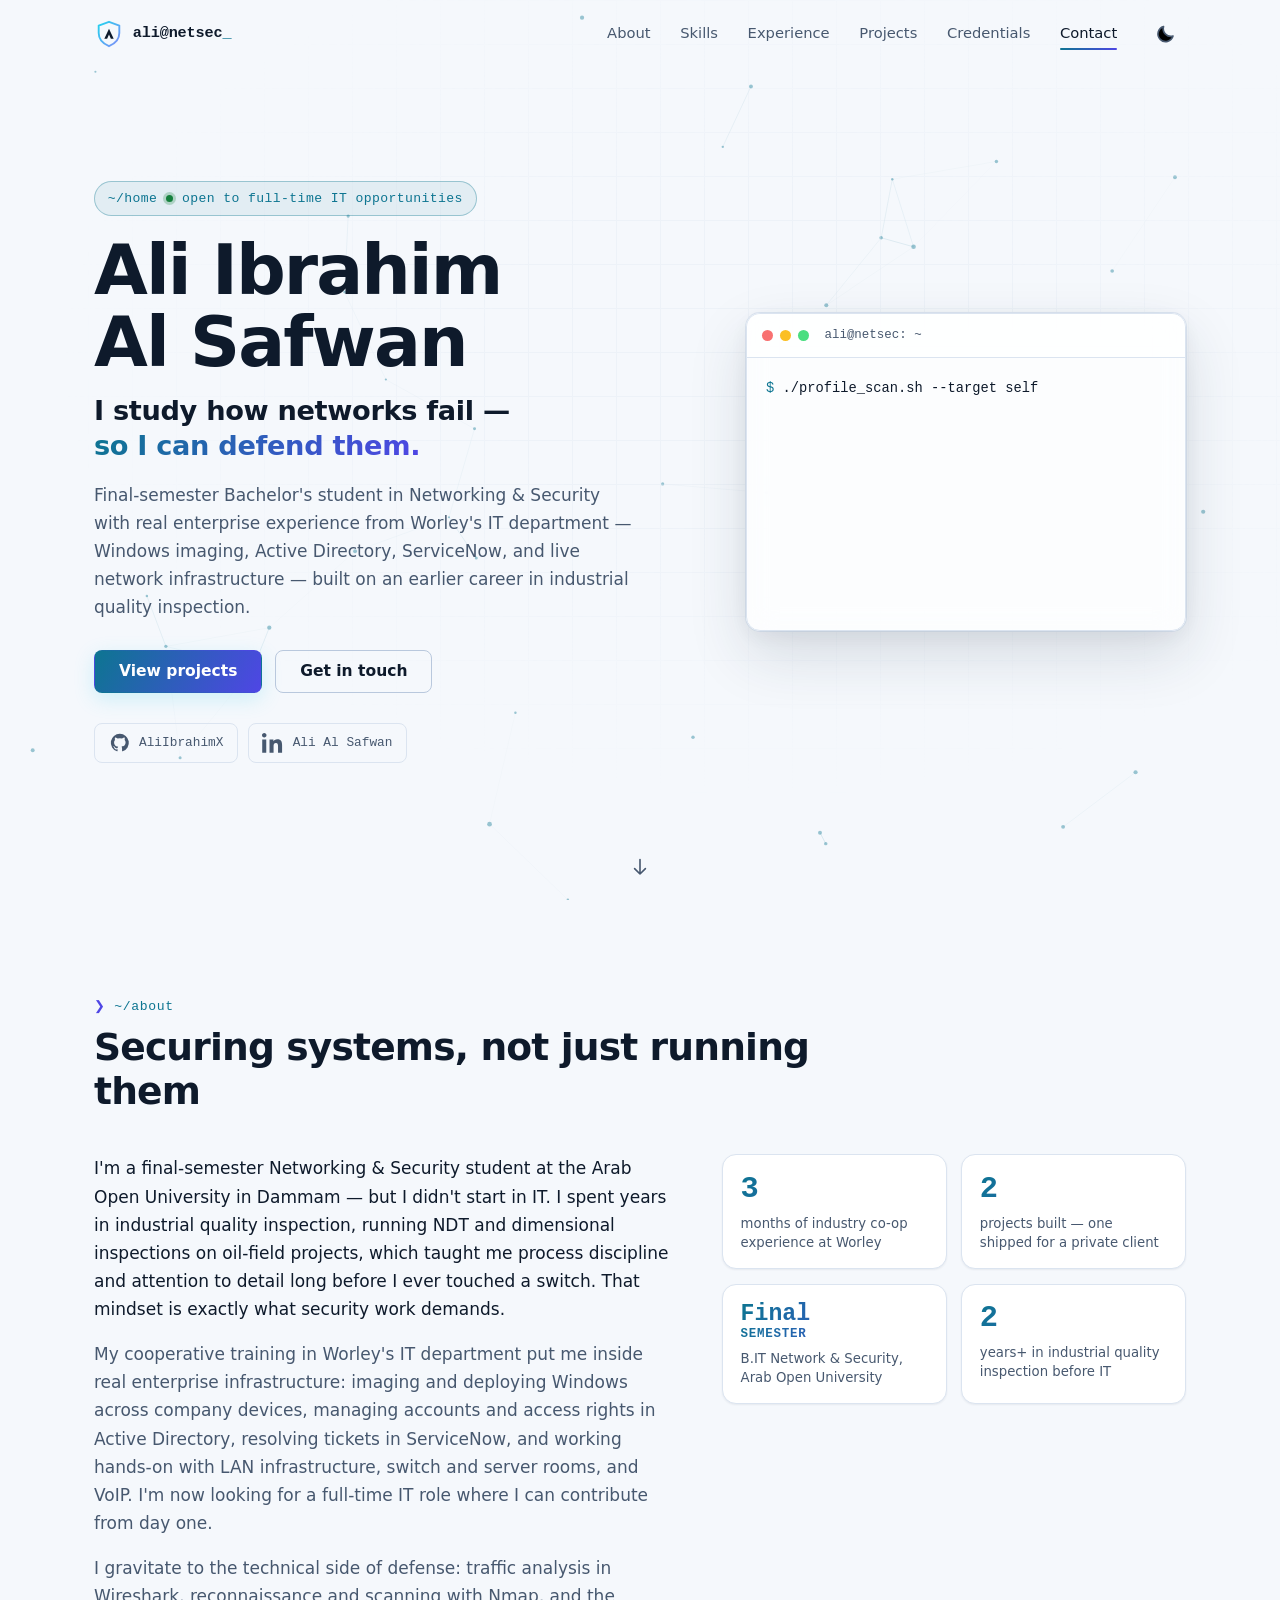
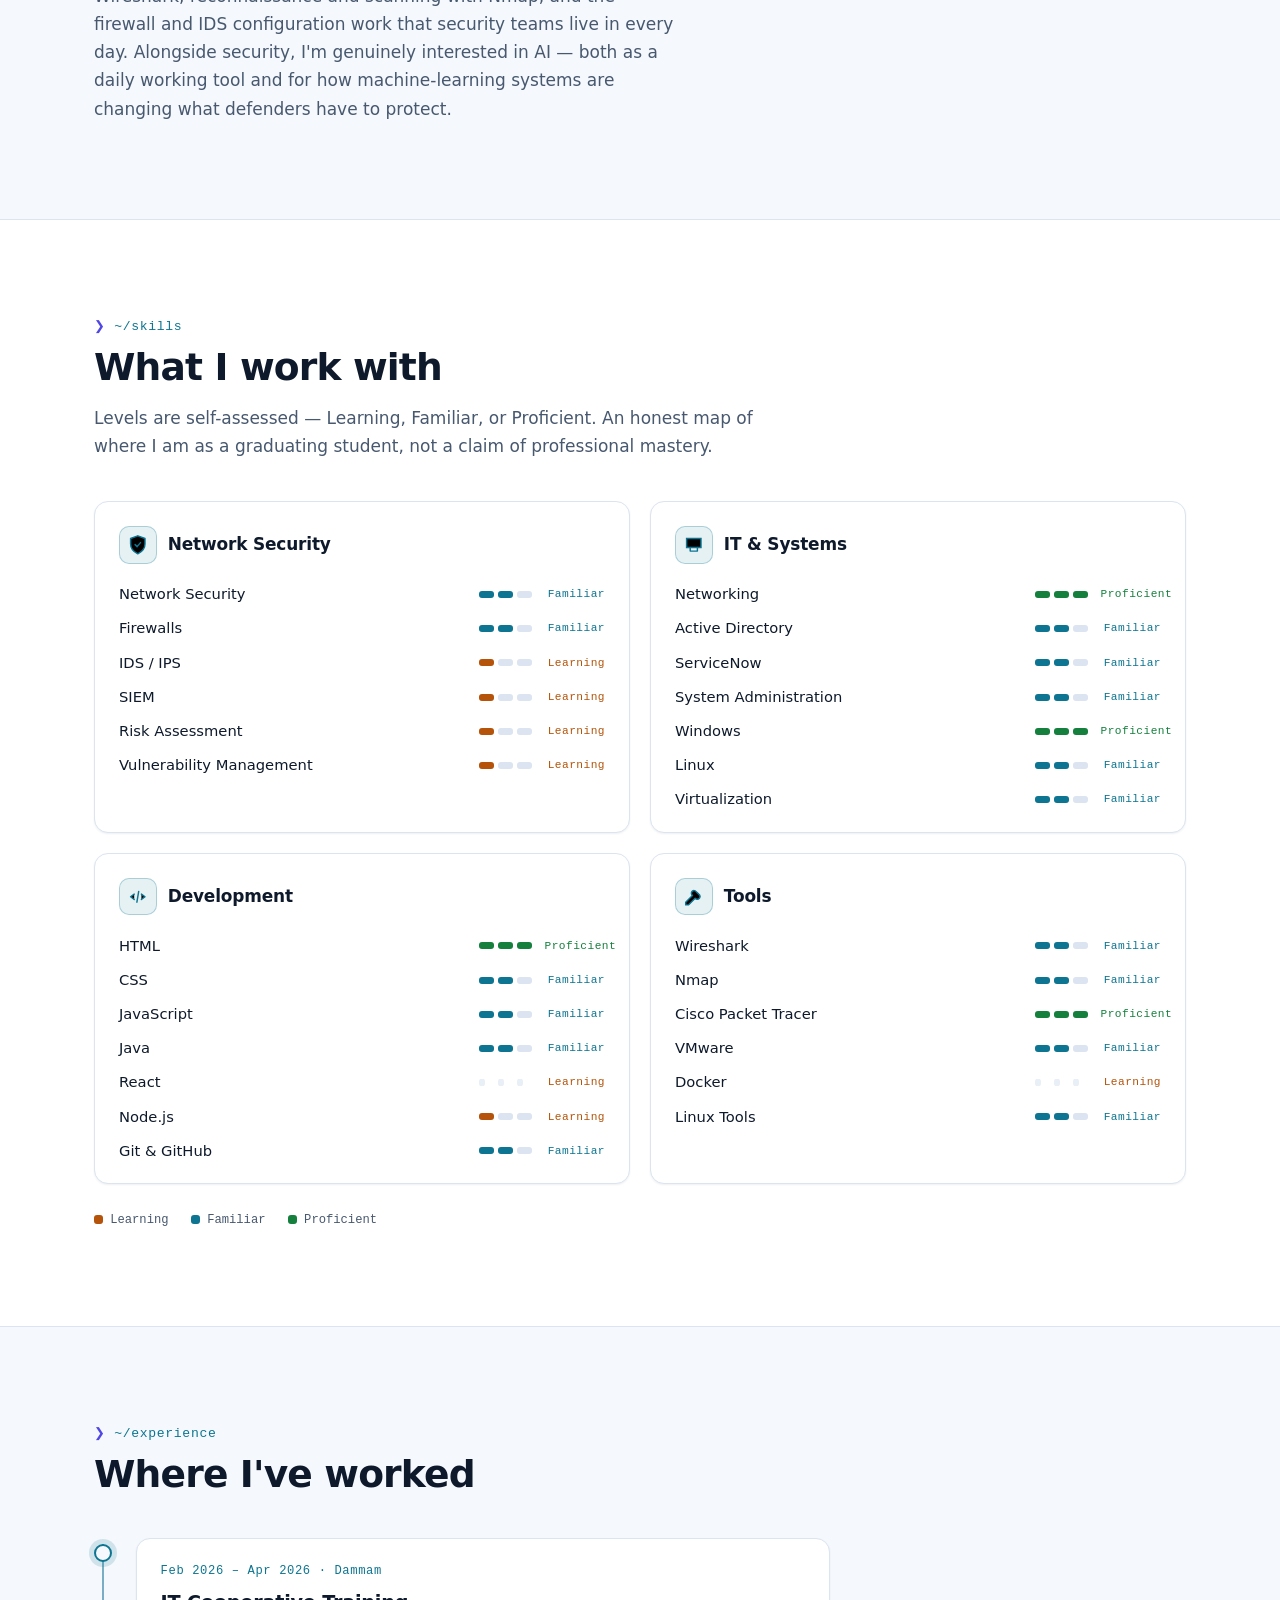
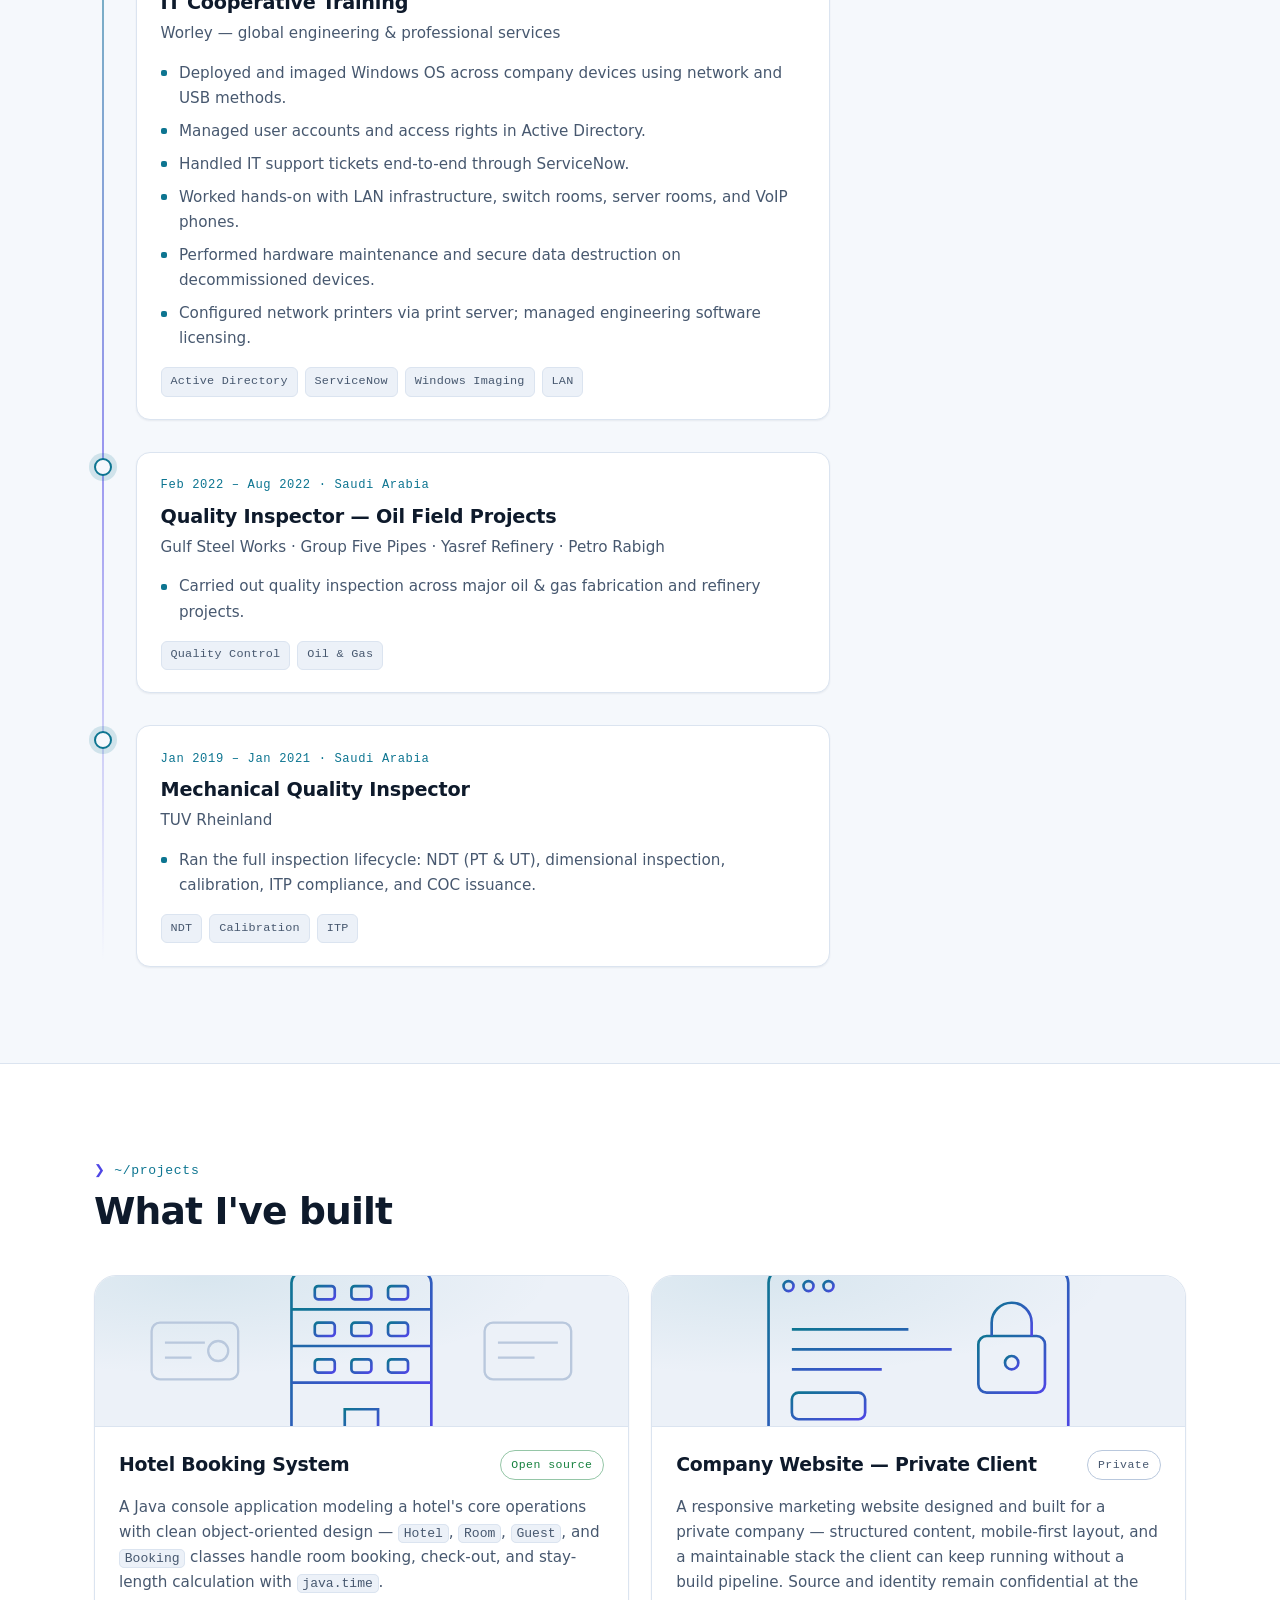
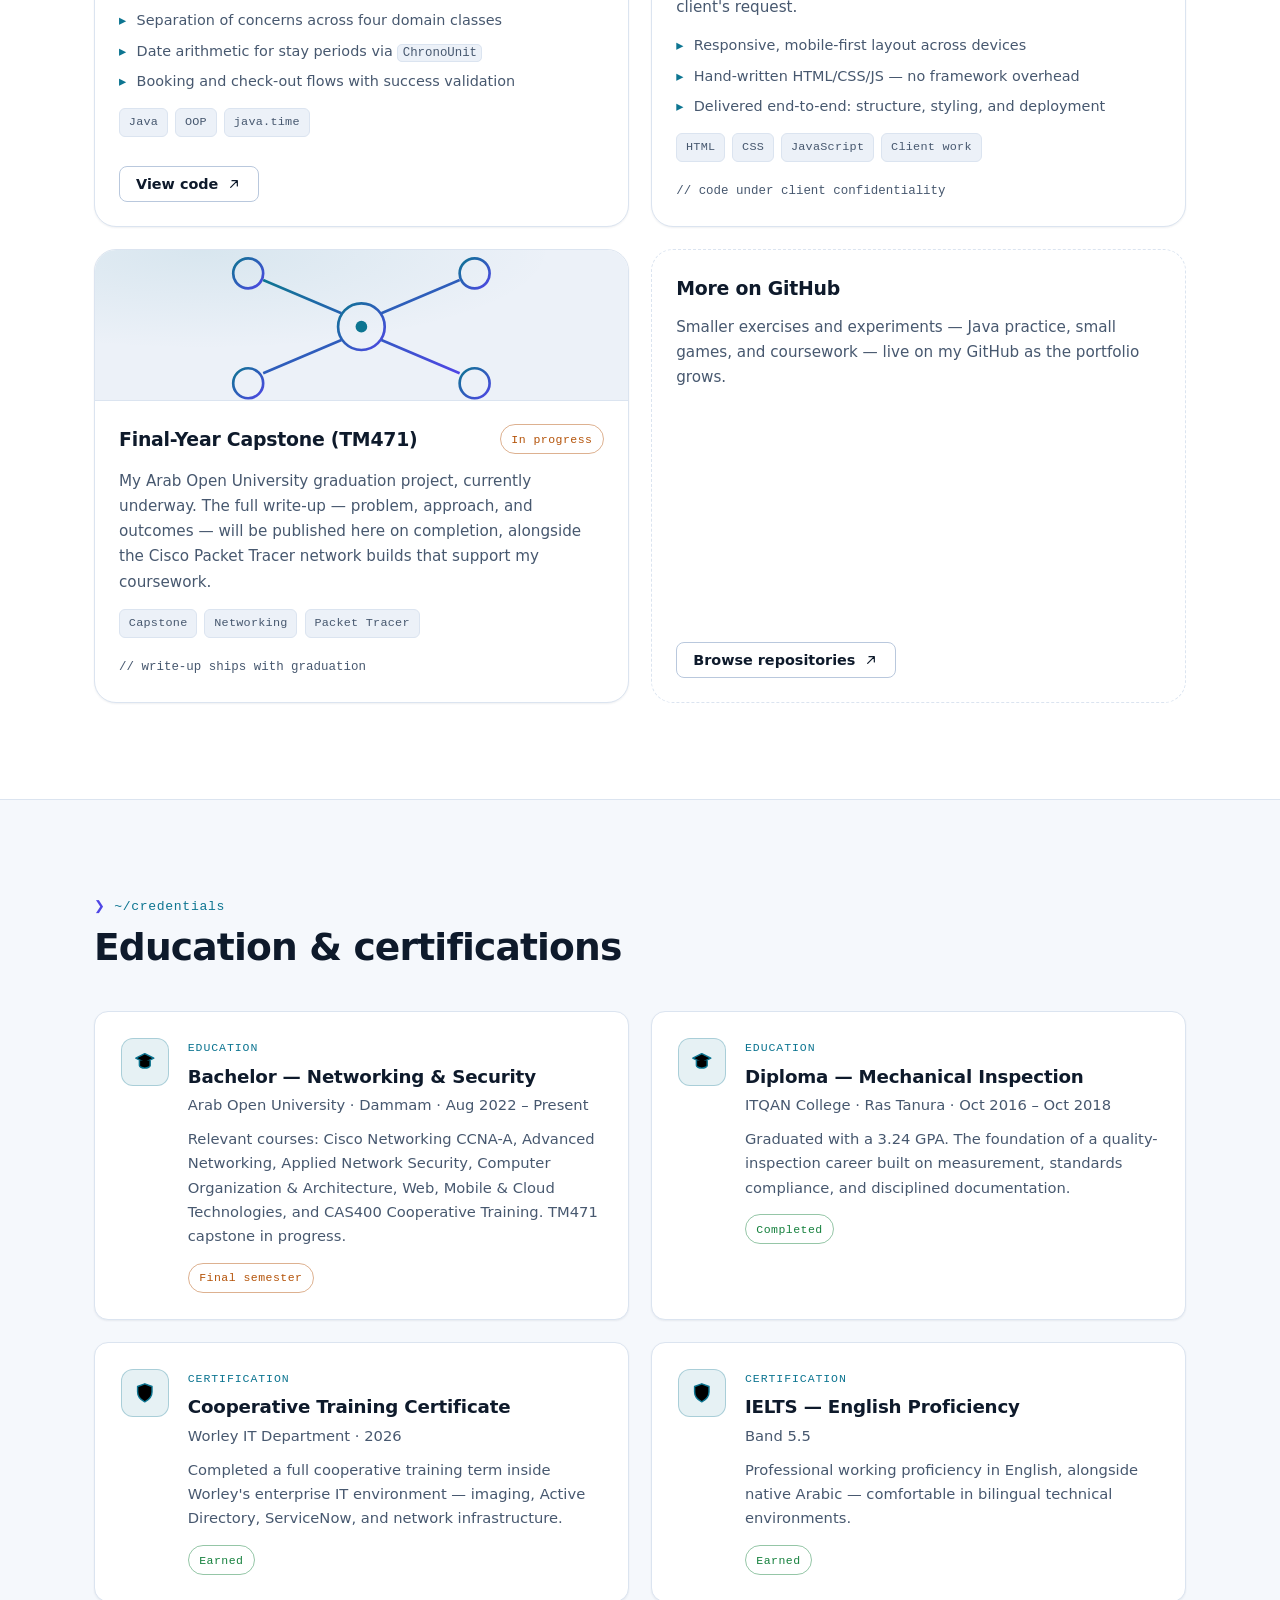
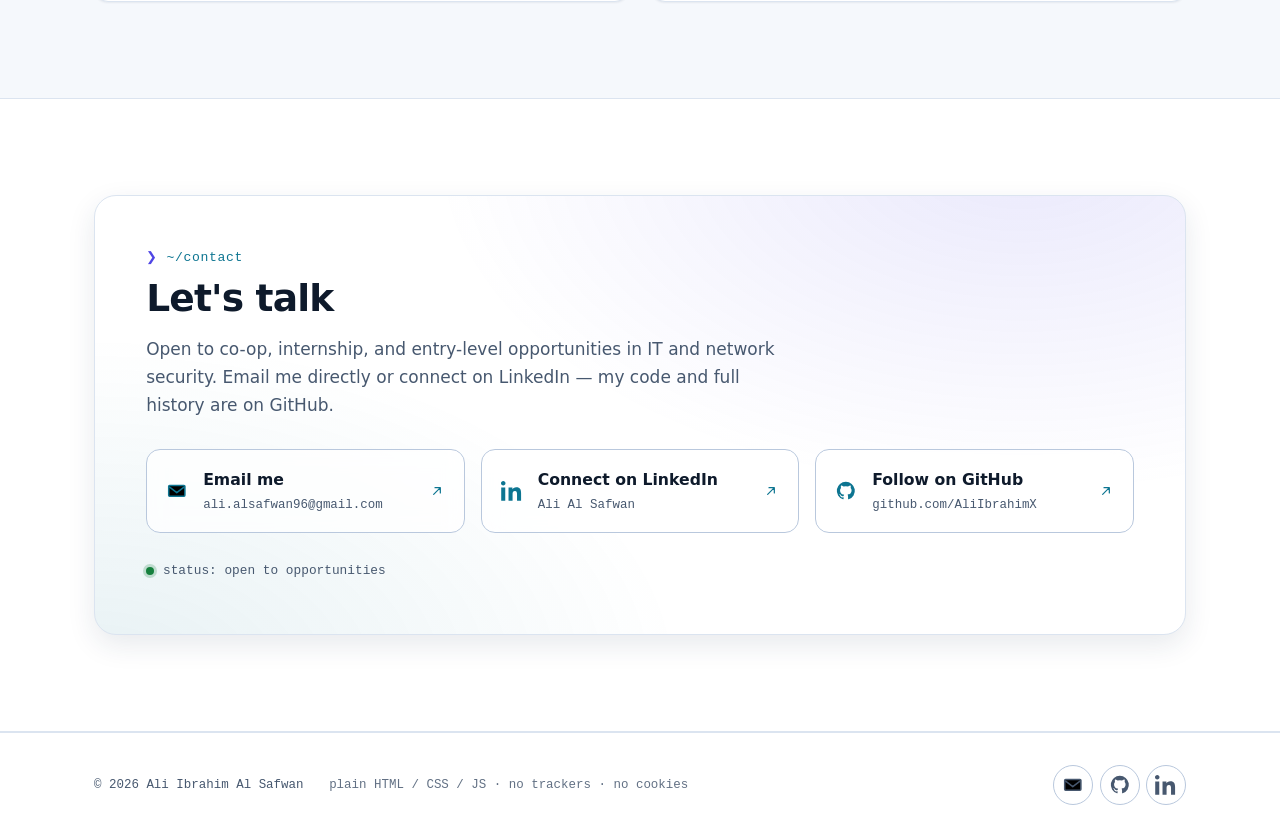
==== index.html @ 392ba6a2 "Add files via upload" ====
<!DOCTYPE html>
<html lang="en">
<head>
  <!-- Theme is applied before first paint to prevent a flash of the wrong scheme -->
  <script>
    (function () {
      var stored = null;
      try { stored = localStorage.getItem('theme'); } catch (e) {}
      var theme = stored || (window.matchMedia('(prefers-color-scheme: light)').matches ? 'light' : 'dark');
      document.documentElement.setAttribute('data-theme', theme);
    })();
  </script>

  <meta charset="UTF-8">
  <meta name="viewport" content="width=device-width, initial-scale=1.0">
  <title>Ali Ibrahim Al Safwan — IT &amp; Network Security</title>
  <meta name="description" content="Ali Ibrahim Al Safwan — final-semester Networking &amp; Security student. Enterprise IT experience from Worley — Active Directory, ServiceNow, Windows imaging, LAN infrastructure — seeking a full-time IT role.">
  <meta name="author" content="Ali Ibrahim Al Safwan">
  <meta name="color-scheme" content="dark light">
  <meta name="theme-color" content="#0a0f1c">
  <link rel="canonical" href="https://aliibrahimx.github.io/">

  <!-- Open Graph -->
  <meta property="og:type" content="website">
  <meta property="og:title" content="Ali Ibrahim Al Safwan — IT &amp; Network Security">
  <meta property="og:description" content="Final-semester Networking &amp; Security student with enterprise IT experience from Worley, seeking a full-time IT role.">
  <meta property="og:url" content="https://aliibrahimx.github.io/">
  <meta property="og:site_name" content="Ali Ibrahim Al Safwan">
  <meta property="og:image" content="https://aliibrahimx.github.io/assets/og-image.png">
  <meta property="og:image:width" content="1200">
  <meta property="og:image:height" content="630">
  <meta property="og:image:alt" content="Ali Ibrahim Al Safwan — IT and Network Security portfolio">

  <!-- Twitter -->
  <meta name="twitter:card" content="summary_large_image">
  <meta name="twitter:title" content="Ali Ibrahim Al Safwan — IT &amp; Network Security">
  <meta name="twitter:description" content="Final-semester Networking &amp; Security student with enterprise IT experience from Worley, seeking a full-time IT role.">
  <meta name="twitter:image" content="https://aliibrahimx.github.io/assets/og-image.png">

  <link rel="icon" href="assets/favicon.svg" type="image/svg+xml">
  <link rel="stylesheet" href="css/styles.css">

  <!-- Structured data -->
  <script type="application/ld+json">
  {
    "@context": "https://schema.org",
    "@type": "Person",
    "name": "Ali Ibrahim Al Safwan",
    "url": "https://aliibrahimx.github.io/",
    "jobTitle": "IT & Network Security Student",
    "email": "mailto:ali.alsafwan96@gmail.com",
    "alumniOf": { "@type": "CollegeOrUniversity", "name": "Arab Open University" },
    "knowsAbout": [
      "Network Security", "Firewalls", "IDS/IPS", "SIEM", "Vulnerability Management",
      "Cisco Networking", "Linux Administration", "System Administration", "Virtualization",
      "Artificial Intelligence"
    ],
    "sameAs": [
      "https://github.com/AliIbrahimX",
      "https://www.linkedin.com/in/ali-al-safwan-1019b418b/"
    ]
  }
  </script>
</head>
<body>
  <a class="skip-link" href="#main">Skip to main content</a>
  <div class="scroll-progress" id="scroll-progress" aria-hidden="true"></div>

  <!-- ================= HEADER ================= -->
  <header class="site-header" id="site-header">
    <div class="container header-inner">
      <a href="#home" class="logo" aria-label="Ali Ibrahim Al Safwan — home">
        <span class="logo-mark" aria-hidden="true">
          <svg viewBox="0 0 32 32" width="30" height="30" aria-hidden="true">
            <path d="M16 3 5 7v8c0 6.6 4.5 11.4 11 14 6.5-2.6 11-7.4 11-14V7L16 3Z" fill="none" stroke="url(#hdr-g)" stroke-width="2" stroke-linejoin="round"/>
            <path d="M16 10.5 11 21h3l2-4.6L18 21h3l-5-10.5Z" fill="currentColor"/>
            <defs><linearGradient id="hdr-g" x1="0" y1="0" x2="1" y2="1"><stop offset="0" stop-color="#22d3ee"/><stop offset="1" stop-color="#818cf8"/></linearGradient></defs>
          </svg>
        </span>
        <span class="logo-text">ali@netsec<span class="logo-cursor" aria-hidden="true">_</span></span>
      </a>

      <nav class="nav" id="primary-nav" aria-label="Primary">
        <ul class="nav-list">
          <li><a href="#about" class="nav-link">About</a></li>
          <li><a href="#skills" class="nav-link">Skills</a></li>
          <li><a href="#experience" class="nav-link">Experience</a></li>
          <li><a href="#projects" class="nav-link">Projects</a></li>
          <li><a href="#credentials" class="nav-link">Credentials</a></li>
          <li><a href="#contact" class="nav-link">Contact</a></li>
        </ul>
      </nav>

      <div class="header-actions">
        <button type="button" class="icon-btn" id="theme-toggle" aria-label="Switch color theme" aria-pressed="false">
          <svg class="icon icon-sun" viewBox="0 0 24 24" aria-hidden="true"><path d="M12 4V2m0 20v-2M4 12H2m20 0h-2M5.6 5.6 4.2 4.2m15.6 15.6-1.4-1.4M5.6 18.4 4.2 19.8M18.4 5.6l1.4-1.4M12 17a5 5 0 1 0 0-10 5 5 0 0 0 0 10Z" stroke="currentColor" stroke-width="1.8" stroke-linecap="round"/></svg>
          <svg class="icon icon-moon" viewBox="0 0 24 24" aria-hidden="true"><path d="M20 14.5A8.5 8.5 0 0 1 9.5 4a8.5 8.5 0 1 0 10.5 10.5Z" stroke="currentColor" stroke-width="1.8" stroke-linejoin="round"/></svg>
        </button>
        <button type="button" class="icon-btn nav-toggle" id="nav-toggle" aria-label="Open menu" aria-expanded="false" aria-controls="primary-nav">
          <svg class="icon" viewBox="0 0 24 24" aria-hidden="true"><path d="M4 6h16M4 12h16M4 18h16" stroke="currentColor" stroke-width="1.8" stroke-linecap="round"/></svg>
        </button>
      </div>
    </div>
  </header>

  <main id="main">
    <!-- ================= HERO ================= -->
    <section class="hero" id="home" aria-label="Introduction">
      <canvas id="network-canvas" class="hero-canvas" aria-hidden="true"></canvas>
      <div class="hero-grid-bg" aria-hidden="true"></div>

      <div class="container hero-inner">
        <div class="hero-copy">
          <p class="eyebrow mono reveal">~/home <span class="eyebrow-dot" aria-hidden="true"></span> open to full-time IT opportunities</p>
          <h1 class="hero-name reveal">Ali Ibrahim<br>Al&nbsp;Safwan</h1>
          <p class="hero-title reveal">I study how networks fail —<br><span class="gradient-text">so I can defend them.</span></p>
          <p class="hero-summary reveal">
            Final-semester Bachelor's student in Networking &amp; Security with real enterprise
            experience from Worley's IT department — Windows imaging, Active Directory,
            ServiceNow, and live network infrastructure — built on an earlier career in
            industrial quality inspection.
          </p>
          <div class="hero-cta reveal">
            <a href="#projects" class="btn btn-primary">View projects</a>
            <a href="#contact" class="btn btn-outline">Get in touch</a>
          </div>
          <div class="hero-socials reveal">
            <a href="https://github.com/AliIbrahimX" class="social-link" target="_blank" rel="noopener noreferrer" aria-label="GitHub profile">
              <svg class="icon" viewBox="0 0 24 24" aria-hidden="true"><path fill="currentColor" d="M12 2a10 10 0 0 0-3.16 19.49c.5.1.68-.22.68-.48v-1.7c-2.78.6-3.37-1.34-3.37-1.34-.46-1.16-1.11-1.47-1.11-1.47-.91-.62.07-.6.07-.6 1 .07 1.53 1.03 1.53 1.03.9 1.53 2.36 1.09 2.94.83.09-.65.35-1.09.63-1.34-2.22-.25-4.56-1.11-4.56-4.94 0-1.09.39-1.98 1.03-2.68-.1-.25-.45-1.27.1-2.65 0 0 .84-.27 2.75 1.02a9.4 9.4 0 0 1 5 0c1.91-1.3 2.75-1.02 2.75-1.02.55 1.38.2 2.4.1 2.65.64.7 1.03 1.59 1.03 2.68 0 3.84-2.34 4.68-4.57 4.93.36.31.68.92.68 1.85v2.75c0 .26.18.58.69.48A10 10 0 0 0 12 2Z"/></svg>
              <span class="mono social-label">AliIbrahimX</span>
            </a>
            <a href="https://www.linkedin.com/in/ali-al-safwan-1019b418b/" class="social-link" data-linkedin target="_blank" rel="noopener noreferrer" aria-label="LinkedIn profile">
              <svg class="icon" viewBox="0 0 24 24" aria-hidden="true"><path fill="currentColor" d="M4.98 3.5C4.98 4.9 3.9 6 2.5 6S0 4.9 0 3.5 1.1 1 2.5 1s2.48 1.1 2.48 2.5ZM.24 8.25h4.5V23H.24V8.25ZM8.34 8.25h4.31v2.02h.06c.6-1.1 2.06-2.26 4.24-2.26 4.53 0 5.37 2.9 5.37 6.68V23h-4.5v-6.9c0-1.65-.03-3.77-2.3-3.77-2.3 0-2.66 1.8-2.66 3.65V23h-4.5V8.25Z"/></svg>
              <span class="mono social-label">Ali Al Safwan</span>
            </a>
          </div>
        </div>

        <!-- Signature element: a terminal session that "scans" the owner -->
        <div class="terminal reveal" role="img" aria-label="Stylized terminal running a profile scan: role IT and network security; status final-semester student; experience Worley IT co-op, February to April 2026; certified Worley cooperative training; interests: network defense and AI.">
          <div class="terminal-bar" aria-hidden="true">
            <span class="t-dot t-red"></span><span class="t-dot t-amber"></span><span class="t-dot t-green"></span>
            <span class="terminal-title mono">ali@netsec: ~</span>
          </div>
          <div class="terminal-body mono" id="terminal-body" aria-hidden="true">
            <!-- Lines are typed by js/main.js; this static fallback shows if JS is off -->
            <noscript>
              <p>$ ./profile_scan.sh --target self</p>
              <p>[ OK ] role ......... IT &amp; Network Security</p>
              <p>[ OK ] status ....... final-semester student</p>
              <p>[ OK ] experience ... Worley IT · Feb–Apr 2026</p>
              <p>[ OK ] certified .... Worley co-op training</p>
              <p>[ OK ] interests .... network defense · AI</p>
              <p>$ open ./projects</p>
            </noscript>
          </div>
        </div>
      </div>

      <a href="#about" class="scroll-cue" aria-label="Scroll to the About section">
        <svg class="icon" viewBox="0 0 24 24" aria-hidden="true"><path stroke="currentColor" stroke-width="1.8" stroke-linecap="round" d="M12 4v16m0 0-6-6m6 6 6-6"/></svg>
      </a>
    </section>

    <!-- ================= ABOUT ================= -->
    <section class="section" id="about" aria-labelledby="about-heading">
      <div class="container">
        <p class="section-eyebrow mono reveal">~/about</p>
        <h2 class="section-title reveal" id="about-heading">Securing systems, not just running them</h2>

        <div class="about-grid">
          <div class="about-copy reveal">
            <p>
              I'm a final-semester Networking &amp; Security student at the Arab Open University
              in Dammam — but I didn't start in IT. I spent years in industrial quality
              inspection, running NDT and dimensional inspections on oil-field projects, which
              taught me process discipline and attention to detail long before I ever touched
              a switch. That mindset is exactly what security work demands.
            </p>
            <p>
              My cooperative training in Worley's IT department put me inside real enterprise
              infrastructure: imaging and deploying Windows across company devices, managing
              accounts and access rights in Active Directory, resolving tickets in ServiceNow,
              and working hands-on with LAN infrastructure, switch and server rooms, and VoIP.
              I'm now looking for a full-time IT role where I can contribute from day one.
            </p>
            <p>
              I gravitate to the technical side of defense: traffic analysis in Wireshark,
              reconnaissance and scanning with Nmap, and the firewall and IDS configuration work
              that security teams live in every day. Alongside security, I'm genuinely
              interested in AI — both as a daily working tool and for how machine-learning
              systems are changing what defenders have to protect.
            </p>
          </div>

          <div class="about-stats reveal">
            <div class="stat-tile">
              <span class="stat-num mono" data-count="3">0</span>
              <span class="stat-label">months of industry co-op experience at Worley</span>
            </div>
            <div class="stat-tile">
              <span class="stat-num mono" data-count="2">0</span>
              <span class="stat-label">projects built — one shipped for a private client</span>
            </div>
            <div class="stat-tile">
              <span class="stat-num mono stat-final">Final<span class="stat-sub">semester</span></span>
              <span class="stat-label">B.IT Network &amp; Security, Arab Open University</span>
            </div>
            <div class="stat-tile">
              <span class="stat-num mono" data-count="2">0</span>
              <span class="stat-label">years+ in industrial quality inspection before IT</span>
            </div>
          </div>
        </div>
      </div>
    </section>

    <!-- ================= SKILLS ================= -->
    <section class="section section-alt" id="skills" aria-labelledby="skills-heading">
      <div class="container">
        <p class="section-eyebrow mono reveal">~/skills</p>
        <h2 class="section-title reveal" id="skills-heading">What I work with</h2>
        <p class="section-lead reveal">
          Levels are self-assessed — Learning, Familiar, or Proficient. An honest map of where I am
          as a graduating student, not a claim of professional mastery.
        </p>

        <div class="skills-grid">
          <div class="skill-card reveal">
            <h3 class="skill-card-title">
              <span class="skill-card-icon" aria-hidden="true"><svg class="icon" viewBox="0 0 24 24"><path stroke="currentColor" stroke-width="1.6" stroke-linejoin="round" d="M12 2 4 5v6c0 5 3.4 8.7 8 11 4.6-2.3 8-6 8-11V5l-8-3Z"/><path stroke="currentColor" stroke-width="1.6" stroke-linecap="round" d="m9 11.8 2.2 2.2L15 9.6"/></svg></span>
              Network Security
            </h3>
            <ul class="skill-list">
              <li class="skill-item" data-level="familiar"><span class="skill-name">Network Security</span><span class="skill-meter" aria-hidden="true"><i></i><i></i><i></i></span><span class="skill-tier mono">Familiar</span></li>
              <li class="skill-item" data-level="familiar"><span class="skill-name">Firewalls</span><span class="skill-meter" aria-hidden="true"><i></i><i></i><i></i></span><span class="skill-tier mono">Familiar</span></li>
              <li class="skill-item" data-level="learning"><span class="skill-name">IDS / IPS</span><span class="skill-meter" aria-hidden="true"><i></i><i></i><i></i></span><span class="skill-tier mono">Learning</span></li>
              <li class="skill-item" data-level="learning"><span class="skill-name">SIEM</span><span class="skill-meter" aria-hidden="true"><i></i><i></i><i></i></span><span class="skill-tier mono">Learning</span></li>
              <li class="skill-item" data-level="learning"><span class="skill-name">Risk Assessment</span><span class="skill-meter" aria-hidden="true"><i></i><i></i><i></i></span><span class="skill-tier mono">Learning</span></li>
              <li class="skill-item" data-level="learning"><span class="skill-name">Vulnerability Management</span><span class="skill-meter" aria-hidden="true"><i></i><i></i><i></i></span><span class="skill-tier mono">Learning</span></li>
            </ul>
          </div>

          <div class="skill-card reveal">
            <h3 class="skill-card-title">
              <span class="skill-card-icon" aria-hidden="true"><svg class="icon" viewBox="0 0 24 24"><path stroke="currentColor" stroke-width="1.6" d="M4 5h16v10H4z"/><path stroke="currentColor" stroke-width="1.6" stroke-linecap="round" d="M9 19h6M8 15v4M16 15v4"/></svg></span>
              IT &amp; Systems
            </h3>
            <ul class="skill-list">
              <li class="skill-item" data-level="proficient"><span class="skill-name">Networking</span><span class="skill-meter" aria-hidden="true"><i></i><i></i><i></i></span><span class="skill-tier mono">Proficient</span></li>
              <li class="skill-item" data-level="familiar"><span class="skill-name">Active Directory</span><span class="skill-meter" aria-hidden="true"><i></i><i></i><i></i></span><span class="skill-tier mono">Familiar</span></li>
              <li class="skill-item" data-level="familiar"><span class="skill-name">ServiceNow</span><span class="skill-meter" aria-hidden="true"><i></i><i></i><i></i></span><span class="skill-tier mono">Familiar</span></li>
              <li class="skill-item" data-level="familiar"><span class="skill-name">System Administration</span><span class="skill-meter" aria-hidden="true"><i></i><i></i><i></i></span><span class="skill-tier mono">Familiar</span></li>
              <li class="skill-item" data-level="proficient"><span class="skill-name">Windows</span><span class="skill-meter" aria-hidden="true"><i></i><i></i><i></i></span><span class="skill-tier mono">Proficient</span></li>
              <li class="skill-item" data-level="familiar"><span class="skill-name">Linux</span><span class="skill-meter" aria-hidden="true"><i></i><i></i><i></i></span><span class="skill-tier mono">Familiar</span></li>
              <li class="skill-item" data-level="familiar"><span class="skill-name">Virtualization</span><span class="skill-meter" aria-hidden="true"><i></i><i></i><i></i></span><span class="skill-tier mono">Familiar</span></li>
            </ul>
          </div>

          <div class="skill-card reveal">
            <h3 class="skill-card-title">
              <span class="skill-card-icon" aria-hidden="true"><svg class="icon" viewBox="0 0 24 24"><path stroke="currentColor" stroke-width="1.6" stroke-linecap="round" stroke-linejoin="round" d="m8 9-4 3 4 3M16 9l4 3-4 3m-3-9-2 12"/></svg></span>
              Development
            </h3>
            <ul class="skill-list">
              <li class="skill-item" data-level="proficient"><span class="skill-name">HTML</span><span class="skill-meter" aria-hidden="true"><i></i><i></i><i></i></span><span class="skill-tier mono">Proficient</span></li>
              <li class="skill-item" data-level="familiar"><span class="skill-name">CSS</span><span class="skill-meter" aria-hidden="true"><i></i><i></i><i></i></span><span class="skill-tier mono">Familiar</span></li>
              <li class="skill-item" data-level="familiar"><span class="skill-name">JavaScript</span><span class="skill-meter" aria-hidden="true"><i></i><i></i><i></i></span><span class="skill-tier mono">Familiar</span></li>
              <li class="skill-item" data-level="familiar"><span class="skill-name">Java</span><span class="skill-meter" aria-hidden="true"><i></i><i></i><i></i></span><span class="skill-tier mono">Familiar</span></li>
              <li class="skill-item" data-level="learning"><span class="skill-name">React</span><span class="skill-meter" aria-hidden="true"><i></i><i></i><i></i></span><span class="skill-tier mono">Learning</span></li>
              <li class="skill-item" data-level="learning"><span class="skill-name">Node.js</span><span class="skill-meter" aria-hidden="true"><i></i><i></i><i></i></span><span class="skill-tier mono">Learning</span></li>
              <li class="skill-item" data-level="familiar"><span class="skill-name">Git &amp; GitHub</span><span class="skill-meter" aria-hidden="true"><i></i><i></i><i></i></span><span class="skill-tier mono">Familiar</span></li>
            </ul>
          </div>

          <div class="skill-card reveal">
            <h3 class="skill-card-title">
              <span class="skill-card-icon" aria-hidden="true"><svg class="icon" viewBox="0 0 24 24"><path stroke="currentColor" stroke-width="1.6" stroke-linecap="round" stroke-linejoin="round" d="M14.7 6.3a3 3 0 1 0-4.2 4.2L3 18v3h3l7.5-7.5a3 3 0 1 0 4.2-4.2Z"/></svg></span>
              Tools
            </h3>
            <ul class="skill-list">
              <li class="skill-item" data-level="familiar"><span class="skill-name">Wireshark</span><span class="skill-meter" aria-hidden="true"><i></i><i></i><i></i></span><span class="skill-tier mono">Familiar</span></li>
              <li class="skill-item" data-level="familiar"><span class="skill-name">Nmap</span><span class="skill-meter" aria-hidden="true"><i></i><i></i><i></i></span><span class="skill-tier mono">Familiar</span></li>
              <li class="skill-item" data-level="proficient"><span class="skill-name">Cisco Packet Tracer</span><span class="skill-meter" aria-hidden="true"><i></i><i></i><i></i></span><span class="skill-tier mono">Proficient</span></li>
              <li class="skill-item" data-level="familiar"><span class="skill-name">VMware</span><span class="skill-meter" aria-hidden="true"><i></i><i></i><i></i></span><span class="skill-tier mono">Familiar</span></li>
              <li class="skill-item" data-level="learning"><span class="skill-name">Docker</span><span class="skill-meter" aria-hidden="true"><i></i><i></i><i></i></span><span class="skill-tier mono">Learning</span></li>
              <li class="skill-item" data-level="familiar"><span class="skill-name">Linux Tools</span><span class="skill-meter" aria-hidden="true"><i></i><i></i><i></i></span><span class="skill-tier mono">Familiar</span></li>
            </ul>
          </div>
        </div>

        <p class="skill-legend mono reveal" aria-hidden="true">
          <span><i class="legend-dot" data-level="learning"></i>Learning</span>
          <span><i class="legend-dot" data-level="familiar"></i>Familiar</span>
          <span><i class="legend-dot" data-level="proficient"></i>Proficient</span>
        </p>
      </div>
    </section>

    <!-- ================= EXPERIENCE ================= -->
    <section class="section" id="experience" aria-labelledby="experience-heading">
      <div class="container">
        <p class="section-eyebrow mono reveal">~/experience</p>
        <h2 class="section-title reveal" id="experience-heading">Where I've worked</h2>

        <ol class="timeline">
          <li class="timeline-item reveal">
            <div class="timeline-marker" aria-hidden="true"></div>
            <div class="timeline-card">
              <p class="timeline-date mono">Feb 2026 – Apr 2026 · Dammam</p>
              <h3 class="timeline-role">IT Cooperative Training</h3>
              <p class="timeline-org">Worley — global engineering &amp; professional services</p>
              <ul class="timeline-list">
                <li>Deployed and imaged Windows OS across company devices using network and USB methods.</li>
                <li>Managed user accounts and access rights in Active Directory.</li>
                <li>Handled IT support tickets end-to-end through ServiceNow.</li>
                <li>Worked hands-on with LAN infrastructure, switch rooms, server rooms, and VoIP phones.</li>
                <li>Performed hardware maintenance and secure data destruction on decommissioned devices.</li>
                <li>Configured network printers via print server; managed engineering software licensing.</li>
              </ul>
              <div class="tag-row">
                <span class="tag mono">Active Directory</span>
                <span class="tag mono">ServiceNow</span>
                <span class="tag mono">Windows Imaging</span>
                <span class="tag mono">LAN</span>
              </div>
            </div>
          </li>

          <li class="timeline-item reveal">
            <div class="timeline-marker" aria-hidden="true"></div>
            <div class="timeline-card">
              <p class="timeline-date mono">Feb 2022 – Aug 2022 · Saudi Arabia</p>
              <h3 class="timeline-role">Quality Inspector — Oil Field Projects</h3>
              <p class="timeline-org">Gulf Steel Works · Group Five Pipes · Yasref Refinery · Petro Rabigh</p>
              <ul class="timeline-list">
                <li>Carried out quality inspection across major oil &amp; gas fabrication and refinery projects.</li>
              </ul>
              <div class="tag-row">
                <span class="tag mono">Quality Control</span>
                <span class="tag mono">Oil &amp; Gas</span>
              </div>
            </div>
          </li>

          <li class="timeline-item reveal">
            <div class="timeline-marker" aria-hidden="true"></div>
            <div class="timeline-card">
              <p class="timeline-date mono">Jan 2019 – Jan 2021 · Saudi Arabia</p>
              <h3 class="timeline-role">Mechanical Quality Inspector</h3>
              <p class="timeline-org">TUV Rheinland</p>
              <ul class="timeline-list">
                <li>Ran the full inspection lifecycle: NDT (PT &amp; UT), dimensional inspection, calibration, ITP compliance, and COC issuance.</li>
              </ul>
              <div class="tag-row">
                <span class="tag mono">NDT</span>
                <span class="tag mono">Calibration</span>
                <span class="tag mono">ITP</span>
              </div>
            </div>
          </li>
        </ol>
      </div>
    </section>

    <!-- ================= PROJECTS ================= -->
    <section class="section section-alt" id="projects" aria-labelledby="projects-heading">
      <div class="container">
        <p class="section-eyebrow mono reveal">~/projects</p>
        <h2 class="section-title reveal" id="projects-heading">What I've built</h2>

        <div class="projects-grid">
          <!-- Hotel booking system -->
          <article class="project-card reveal">
            <div class="project-art" aria-hidden="true">
              <svg viewBox="0 0 320 150" preserveAspectRatio="xMidYMid slice">
                <defs><linearGradient id="pa1" x1="0" y1="0" x2="1" y2="1"><stop offset="0" stop-color="var(--accent)"/><stop offset="1" stop-color="var(--accent-2)"/></linearGradient></defs>
                <g fill="none" stroke="url(#pa1)" stroke-width="1.6">
                  <rect x="118" y="28" width="84" height="98" rx="6"/>
                  <path d="M118 50h84M118 72h84M118 94h84"/>
                  <rect x="132" y="36" width="12" height="8" rx="2"/><rect x="154" y="36" width="12" height="8" rx="2"/><rect x="176" y="36" width="12" height="8" rx="2"/>
                  <rect x="132" y="58" width="12" height="8" rx="2"/><rect x="154" y="58" width="12" height="8" rx="2"/><rect x="176" y="58" width="12" height="8" rx="2"/>
                  <rect x="132" y="80" width="12" height="8" rx="2"/><rect x="154" y="80" width="12" height="8" rx="2"/><rect x="176" y="80" width="12" height="8" rx="2"/>
                  <path d="M150 126v-16h20v16"/>
                </g>
                <g class="project-art-side" fill="none" stroke="var(--border-strong)" stroke-width="1.4">
                  <rect x="34" y="58" width="52" height="34" rx="5"/><path d="M42 70h24M42 79h16"/><circle cx="74" cy="75" r="6"/>
                  <rect x="234" y="58" width="52" height="34" rx="5"/><path d="M242 70h36M242 79h22"/>
                </g>
              </svg>
            </div>
            <div class="project-body">
              <div class="project-top">
                <h3 class="project-title">Hotel Booking System</h3>
                <span class="badge badge-live mono">Open source</span>
              </div>
              <p class="project-desc">
                A Java console application modeling a hotel's core operations with clean
                object-oriented design — <code>Hotel</code>, <code>Room</code>, <code>Guest</code>,
                and <code>Booking</code> classes handle room booking, check-out, and stay-length
                calculation with <code>java.time</code>.
              </p>
              <ul class="project-points">
                <li>Separation of concerns across four domain classes</li>
                <li>Date arithmetic for stay periods via <code>ChronoUnit</code></li>
                <li>Booking and check-out flows with success validation</li>
              </ul>
              <div class="tag-row">
                <span class="tag mono">Java</span><span class="tag mono">OOP</span><span class="tag mono">java.time</span>
              </div>
              <div class="project-links">
                <a href="https://github.com/AliIbrahimX/Hotel" class="btn btn-outline btn-sm" target="_blank" rel="noopener noreferrer">
                  View code
                  <svg class="icon icon-sm" viewBox="0 0 24 24" aria-hidden="true"><path stroke="currentColor" stroke-width="1.8" stroke-linecap="round" stroke-linejoin="round" d="M7 17 17 7m0 0H9m8 0v8"/></svg>
                </a>
              </div>
            </div>
          </article>

          <!-- Private client website -->
          <article class="project-card reveal">
            <div class="project-art" aria-hidden="true">
              <svg viewBox="0 0 320 150" preserveAspectRatio="xMidYMid slice">
                <defs><linearGradient id="pa2" x1="0" y1="0" x2="1" y2="1"><stop offset="0" stop-color="var(--accent)"/><stop offset="1" stop-color="var(--accent-2)"/></linearGradient></defs>
                <g fill="none" stroke="url(#pa2)" stroke-width="1.6">
                  <rect x="70" y="26" width="180" height="104" rx="8"/>
                  <path d="M70 46h180"/>
                  <circle cx="82" cy="36" r="3"/><circle cx="94" cy="36" r="3"/><circle cx="106" cy="36" r="3"/>
                  <path d="M84 62h70M84 74h96M84 86h54"/>
                  <rect x="84" y="100" width="44" height="16" rx="4"/>
                </g>
                <g fill="none" stroke="url(#pa2)" stroke-width="1.6">
                  <rect x="196" y="66" width="40" height="34" rx="5"/>
                  <path d="M204 66v-8a12 12 0 0 1 24 0v8"/>
                  <circle cx="216" cy="82" r="4"/>
                </g>
              </svg>
            </div>
            <div class="project-body">
              <div class="project-top">
                <h3 class="project-title">Company Website — Private Client</h3>
                <span class="badge badge-private mono">Private</span>
              </div>
              <p class="project-desc">
                A responsive marketing website designed and built for a private company —
                structured content, mobile-first layout, and a maintainable stack the client can
                keep running without a build pipeline. Source and identity remain confidential at
                the client's request.
              </p>
              <ul class="project-points">
                <li>Responsive, mobile-first layout across devices</li>
                <li>Hand-written HTML/CSS/JS — no framework overhead</li>
                <li>Delivered end-to-end: structure, styling, and deployment</li>
              </ul>
              <div class="tag-row">
                <span class="tag mono">HTML</span><span class="tag mono">CSS</span><span class="tag mono">JavaScript</span><span class="tag mono">Client work</span>
              </div>
              <div class="project-links">
                <span class="private-note mono">// code under client confidentiality</span>
              </div>
            </div>
          </article>

          <!-- Capstone -->
          <article class="project-card reveal">
            <div class="project-art" aria-hidden="true">
              <svg viewBox="0 0 320 150" preserveAspectRatio="xMidYMid slice">
                <defs><linearGradient id="pa3" x1="0" y1="0" x2="1" y2="1"><stop offset="0" stop-color="var(--accent)"/><stop offset="1" stop-color="var(--accent-2)"/></linearGradient></defs>
                <g fill="none" stroke="url(#pa3)" stroke-width="1.6">
                  <circle cx="160" cy="76" r="14"/>
                  <circle cx="92" cy="44" r="9"/><circle cx="92" cy="110" r="9"/>
                  <circle cx="228" cy="44" r="9"/><circle cx="228" cy="110" r="9"/>
                  <path d="M148 68 101 48m47 36-47 20m71-36 47-20m-47 36 47 20"/>
                </g>
                <g fill="var(--accent)"><circle cx="160" cy="76" r="3.5"/></g>
              </svg>
            </div>
            <div class="project-body">
              <div class="project-top">
                <h3 class="project-title">Final-Year Capstone (TM471)</h3>
                <span class="badge badge-progress mono">In progress</span>
              </div>
              <p class="project-desc">
                My Arab Open University graduation project, currently underway. The full write-up —
                problem, approach, and outcomes — will be published here on completion, alongside
                the Cisco Packet Tracer network builds that support my coursework.
              </p>
              <div class="tag-row">
                <span class="tag mono">Capstone</span><span class="tag mono">Networking</span><span class="tag mono">Packet Tracer</span>
              </div>
              <div class="project-links">
                <span class="private-note mono">// write-up ships with graduation</span>
              </div>
            </div>
          </article>

          <!-- GitHub CTA -->
          <article class="project-card project-card-ghost reveal">
            <div class="project-body">
              <h3 class="project-title">More on GitHub</h3>
              <p class="project-desc">
                Smaller exercises and experiments — Java practice, small games, and coursework —
                live on my GitHub as the portfolio grows.
              </p>
              <div class="project-links">
                <a href="https://github.com/AliIbrahimX?tab=repositories" class="btn btn-outline btn-sm" target="_blank" rel="noopener noreferrer">
                  Browse repositories
                  <svg class="icon icon-sm" viewBox="0 0 24 24" aria-hidden="true"><path stroke="currentColor" stroke-width="1.8" stroke-linecap="round" stroke-linejoin="round" d="M7 17 17 7m0 0H9m8 0v8"/></svg>
                </a>
              </div>
            </div>
          </article>
        </div>
      </div>
    </section>

    <!-- ================= CREDENTIALS ================= -->
    <section class="section" id="credentials" aria-labelledby="credentials-heading">
      <div class="container">
        <p class="section-eyebrow mono reveal">~/credentials</p>
        <h2 class="section-title reveal" id="credentials-heading">Education &amp; certifications</h2>

        <div class="cred-grid">
          <div class="cred-card reveal">
            <div class="cred-icon" aria-hidden="true">
              <svg class="icon" viewBox="0 0 24 24"><path stroke="currentColor" stroke-width="1.6" stroke-linejoin="round" d="m12 3 10 5-10 5L2 8l10-5Z"/><path stroke="currentColor" stroke-width="1.6" d="M6 10.5V16c0 1.5 2.7 3 6 3s6-1.5 6-3v-5.5"/></svg>
            </div>
            <div class="cred-body">
              <p class="cred-kicker mono">Education</p>
              <h3 class="cred-title">Bachelor — Networking &amp; Security</h3>
              <p class="cred-org">Arab Open University · Dammam · Aug 2022 – Present</p>
              <p class="cred-desc">Relevant courses: Cisco Networking CCNA-A, Advanced Networking, Applied Network Security, Computer Organization &amp; Architecture, Web, Mobile &amp; Cloud Technologies, and CAS400 Cooperative Training. TM471 capstone in progress.</p>
              <span class="badge badge-progress mono">Final semester</span>
            </div>
          </div>

          <div class="cred-card reveal">
            <div class="cred-icon" aria-hidden="true">
              <svg class="icon" viewBox="0 0 24 24"><path stroke="currentColor" stroke-width="1.6" stroke-linejoin="round" d="m12 3 10 5-10 5L2 8l10-5Z"/><path stroke="currentColor" stroke-width="1.6" d="M6 10.5V16c0 1.5 2.7 3 6 3s6-1.5 6-3v-5.5"/></svg>
            </div>
            <div class="cred-body">
              <p class="cred-kicker mono">Education</p>
              <h3 class="cred-title">Diploma — Mechanical Inspection</h3>
              <p class="cred-org">ITQAN College · Ras Tanura · Oct 2016 – Oct 2018</p>
              <p class="cred-desc">Graduated with a 3.24 GPA. The foundation of a quality-inspection career built on measurement, standards compliance, and disciplined documentation.</p>
              <span class="badge badge-live mono">Completed</span>
            </div>
          </div>

          <div class="cred-card reveal">
            <div class="cred-icon" aria-hidden="true">
              <svg class="icon" viewBox="0 0 24 24"><path stroke="currentColor" stroke-width="1.6" stroke-linejoin="round" d="M12 2 4 5v6c0 5 3.4 8.7 8 11 4.6-2.3 8-6 8-11V5l-8-3Z"/></svg>
            </div>
            <div class="cred-body">
              <p class="cred-kicker mono">Certification</p>
              <h3 class="cred-title">Cooperative Training Certificate</h3>
              <p class="cred-org">Worley IT Department · 2026</p>
              <p class="cred-desc">Completed a full cooperative training term inside Worley's enterprise IT environment — imaging, Active Directory, ServiceNow, and network infrastructure.</p>
              <span class="badge badge-live mono">Earned</span>
            </div>
          </div>

          <div class="cred-card reveal">
            <div class="cred-icon" aria-hidden="true">
              <svg class="icon" viewBox="0 0 24 24"><path stroke="currentColor" stroke-width="1.6" stroke-linejoin="round" d="M12 2 4 5v6c0 5 3.4 8.7 8 11 4.6-2.3 8-6 8-11V5l-8-3Z"/></svg>
            </div>
            <div class="cred-body">
              <p class="cred-kicker mono">Certification</p>
              <h3 class="cred-title">IELTS — English Proficiency</h3>
              <p class="cred-org">Band 5.5</p>
              <p class="cred-desc">Professional working proficiency in English, alongside native Arabic — comfortable in bilingual technical environments.</p>
              <span class="badge badge-live mono">Earned</span>
            </div>
          </div>
        </div>
      </div>
    </section>

    <!-- ================= CONTACT ================= -->
    <section class="section section-alt" id="contact" aria-labelledby="contact-heading">
      <div class="container">
        <div class="contact-panel reveal">
          <p class="section-eyebrow mono">~/contact</p>
          <h2 class="section-title" id="contact-heading">Let's talk</h2>
          <p class="section-lead contact-lead">
            Open to co-op, internship, and entry-level opportunities in IT and network security.
            Email me directly or connect on LinkedIn — my code and full history are on GitHub.
          </p>

          <div class="contact-cards">
            <a href="mailto:ali.alsafwan96@gmail.com" class="contact-card">
              <svg class="icon" viewBox="0 0 24 24" aria-hidden="true"><path stroke="currentColor" stroke-width="1.7" stroke-linejoin="round" d="M4 6h16a1 1 0 0 1 1 1v10a1 1 0 0 1-1 1H4a1 1 0 0 1-1-1V7a1 1 0 0 1 1-1Z"/><path stroke="currentColor" stroke-width="1.7" stroke-linecap="round" stroke-linejoin="round" d="m4 8 8 6 8-6"/></svg>
              <span class="contact-card-body">
                <span class="contact-card-title">Email me</span>
                <span class="contact-card-sub mono">ali.alsafwan96@gmail.com</span>
              </span>
              <svg class="icon icon-sm contact-arrow" viewBox="0 0 24 24" aria-hidden="true"><path stroke="currentColor" stroke-width="1.8" stroke-linecap="round" stroke-linejoin="round" d="M7 17 17 7m0 0H9m8 0v8"/></svg>
            </a>

            <a href="https://www.linkedin.com/in/ali-al-safwan-1019b418b/" data-linkedin class="contact-card" target="_blank" rel="noopener noreferrer">
              <svg class="icon" viewBox="0 0 24 24" aria-hidden="true"><path fill="currentColor" d="M4.98 3.5C4.98 4.9 3.9 6 2.5 6S0 4.9 0 3.5 1.1 1 2.5 1s2.48 1.1 2.48 2.5ZM.24 8.25h4.5V23H.24V8.25ZM8.34 8.25h4.31v2.02h.06c.6-1.1 2.06-2.26 4.24-2.26 4.53 0 5.37 2.9 5.37 6.68V23h-4.5v-6.9c0-1.65-.03-3.77-2.3-3.77-2.3 0-2.66 1.8-2.66 3.65V23h-4.5V8.25Z"/></svg>
              <span class="contact-card-body">
                <span class="contact-card-title">Connect on LinkedIn</span>
                <span class="contact-card-sub mono">Ali Al Safwan</span>
              </span>
              <svg class="icon icon-sm contact-arrow" viewBox="0 0 24 24" aria-hidden="true"><path stroke="currentColor" stroke-width="1.8" stroke-linecap="round" stroke-linejoin="round" d="M7 17 17 7m0 0H9m8 0v8"/></svg>
            </a>

            <a href="https://github.com/AliIbrahimX" class="contact-card" target="_blank" rel="noopener noreferrer">
              <svg class="icon" viewBox="0 0 24 24" aria-hidden="true"><path fill="currentColor" d="M12 2a10 10 0 0 0-3.16 19.49c.5.1.68-.22.68-.48v-1.7c-2.78.6-3.37-1.34-3.37-1.34-.46-1.16-1.11-1.47-1.11-1.47-.91-.62.07-.6.07-.6 1 .07 1.53 1.03 1.53 1.03.9 1.53 2.36 1.09 2.94.83.09-.65.35-1.09.63-1.34-2.22-.25-4.56-1.11-4.56-4.94 0-1.09.39-1.98 1.03-2.68-.1-.25-.45-1.27.1-2.65 0 0 .84-.27 2.75 1.02a9.4 9.4 0 0 1 5 0c1.91-1.3 2.75-1.02 2.75-1.02.55 1.38.2 2.4.1 2.65.64.7 1.03 1.59 1.03 2.68 0 3.84-2.34 4.68-4.57 4.93.36.31.68.92.68 1.85v2.75c0 .26.18.58.69.48A10 10 0 0 0 12 2Z"/></svg>
              <span class="contact-card-body">
                <span class="contact-card-title">Follow on GitHub</span>
                <span class="contact-card-sub mono">github.com/AliIbrahimX</span>
              </span>
              <svg class="icon icon-sm contact-arrow" viewBox="0 0 24 24" aria-hidden="true"><path stroke="currentColor" stroke-width="1.8" stroke-linecap="round" stroke-linejoin="round" d="M7 17 17 7m0 0H9m8 0v8"/></svg>
            </a>
          </div>

          <p class="contact-status mono"><span class="status-dot" aria-hidden="true"></span>status: open to opportunities</p>
        </div>
      </div>
    </section>
  </main>

  <!-- ================= FOOTER ================= -->
  <footer class="site-footer">
    <div class="container footer-inner">
      <p class="mono footer-line">&copy; <span id="footer-year">2026</span> Ali Ibrahim Al Safwan</p>
      <p class="mono footer-line footer-note">plain HTML / CSS / JS · no trackers · no cookies</p>
      <div class="footer-socials">
        <a href="mailto:ali.alsafwan96@gmail.com" aria-label="Email Ali">
          <svg class="icon" viewBox="0 0 24 24" aria-hidden="true"><path stroke="currentColor" stroke-width="1.7" stroke-linejoin="round" d="M4 6h16a1 1 0 0 1 1 1v10a1 1 0 0 1-1 1H4a1 1 0 0 1-1-1V7a1 1 0 0 1 1-1Z"/><path stroke="currentColor" stroke-width="1.7" stroke-linecap="round" stroke-linejoin="round" d="m4 8 8 6 8-6"/></svg>
        </a>
        <a href="https://github.com/AliIbrahimX" target="_blank" rel="noopener noreferrer" aria-label="GitHub profile">
          <svg class="icon" viewBox="0 0 24 24" aria-hidden="true"><path fill="currentColor" d="M12 2a10 10 0 0 0-3.16 19.49c.5.1.68-.22.68-.48v-1.7c-2.78.6-3.37-1.34-3.37-1.34-.46-1.16-1.11-1.47-1.11-1.47-.91-.62.07-.6.07-.6 1 .07 1.53 1.03 1.53 1.03.9 1.53 2.36 1.09 2.94.83.09-.65.35-1.09.63-1.34-2.22-.25-4.56-1.11-4.56-4.94 0-1.09.39-1.98 1.03-2.68-.1-.25-.45-1.27.1-2.65 0 0 .84-.27 2.75 1.02a9.4 9.4 0 0 1 5 0c1.91-1.3 2.75-1.02 2.75-1.02.55 1.38.2 2.4.1 2.65.64.7 1.03 1.59 1.03 2.68 0 3.84-2.34 4.68-4.57 4.93.36.31.68.92.68 1.85v2.75c0 .26.18.58.69.48A10 10 0 0 0 12 2Z"/></svg>
        </a>
        <a href="https://www.linkedin.com/in/ali-al-safwan-1019b418b/" data-linkedin target="_blank" rel="noopener noreferrer" aria-label="LinkedIn profile">
          <svg class="icon" viewBox="0 0 24 24" aria-hidden="true"><path fill="currentColor" d="M4.98 3.5C4.98 4.9 3.9 6 2.5 6S0 4.9 0 3.5 1.1 1 2.5 1s2.48 1.1 2.48 2.5ZM.24 8.25h4.5V23H.24V8.25ZM8.34 8.25h4.31v2.02h.06c.6-1.1 2.06-2.26 4.24-2.26 4.53 0 5.37 2.9 5.37 6.68V23h-4.5v-6.9c0-1.65-.03-3.77-2.3-3.77-2.3 0-2.66 1.8-2.66 3.65V23h-4.5V8.25Z"/></svg>
        </a>
      </div>
    </div>
  </footer>

  <button type="button" class="back-to-top" id="back-to-top" aria-label="Back to top">
    <svg class="icon" viewBox="0 0 24 24" aria-hidden="true"><path stroke="currentColor" stroke-width="1.8" stroke-linecap="round" d="M12 20V4m0 0-6 6m6-6 6 6"/></svg>
  </button>

  <script src="js/main.js" defer></script>

</body>
</html>
---- css/styles.css ----
/* ============================================================
   Ali Ibrahim Al Safwan — portfolio stylesheet
   Order: 1 Reset · 2 Tokens · 3 Base · 4 Utilities · 5 Header
   6 Hero · 7 Sections · 8 About · 9 Skills · 10 Experience
   11 Projects · 12 Credentials · 13 Contact · 14 Footer
   15 Floating UI · 16 Motion · 17 Responsive
   ============================================================ */

/* ---------- 1. RESET ---------- */
*, *::before, *::after { box-sizing: border-box; }
html { -webkit-text-size-adjust: 100%; scroll-behavior: smooth; }
body, h1, h2, h3, h4, p, figure, ul, ol { margin: 0; }
ul, ol { padding: 0; list-style: none; }
img, svg { display: block; max-width: 100%; }
a { color: inherit; text-decoration: none; }
button, input, textarea { font: inherit; color: inherit; }
button { cursor: pointer; background: none; border: none; padding: 0; }
:focus-visible { outline: 2px solid var(--accent); outline-offset: 3px; border-radius: 4px; }

/* ---------- 2. DESIGN TOKENS ---------- */
:root {
  /* Dark is the default: this is a night-ops site */
  --bg: #0a0f1c;
  --bg-elevated: #0d1424;
  --surface: #111b30;
  --surface-alt: #0d1626;
  --glass: rgba(17, 27, 48, 0.66);
  --text: #e8eef7;
  --text-muted: #a7b6cc;
  --border: #1d2a42;
  --border-strong: #31436a;

  --accent: #3fd3ee;          /* signal cyan */
  --accent-2: #93a0ff;        /* uplink indigo */
  --accent-ink: #06121f;      /* text on accent fills */
  --accent-gradient: linear-gradient(120deg, var(--accent), var(--accent-2));

  --ok: #4ade80;              /* proficient / OK */
  --warn: #fbbf24;            /* learning / in-progress */
  --level-learning: var(--warn);
  --level-familiar: var(--accent);
  --level-proficient: var(--ok);

  --shadow-color: 222 60% 2%;
  --shadow-sm: 0 1px 2px hsl(var(--shadow-color) / 0.4);
  --shadow-md: 0 10px 28px hsl(var(--shadow-color) / 0.45);
  --shadow-lg: 0 24px 60px hsl(var(--shadow-color) / 0.5);
  --glow: 0 0 0 1px var(--border), 0 0 32px rgba(63, 211, 238, 0.08);

  --header-h: 4.25rem;
  --radius-sm: 8px;
  --radius-md: 14px;
  --radius-lg: 22px;
  --container-w: 1140px;
  --ease: cubic-bezier(0.33, 1, 0.68, 1);
  --t-fast: 180ms var(--ease);
  --t-med: 320ms var(--ease);

  --font-sans: -apple-system, "Segoe UI", system-ui, Roboto, "Helvetica Neue", Arial, sans-serif;
  --font-mono: ui-monospace, "SF Mono", "Cascadia Code", "JetBrains Mono", Menlo, Consolas, monospace;
}

:root[data-theme="light"] {
  --bg: #f5f8fc;
  --bg-elevated: #ffffff;
  --surface: #ffffff;
  --surface-alt: #ecf1f8;
  --glass: rgba(255, 255, 255, 0.72);
  --text: #0e1a2b;
  --text-muted: #47586f;
  --border: #dbe4f0;
  --border-strong: #b9c8dd;

  --accent: #0d7591;
  --accent-2: #4f46e5;
  --accent-ink: #ffffff;

  --ok: #15803d;
  --warn: #b45309;

  --shadow-color: 215 45% 20%;
  --shadow-sm: 0 1px 2px hsl(var(--shadow-color) / 0.07);
  --shadow-md: 0 10px 28px hsl(var(--shadow-color) / 0.1);
  --shadow-lg: 0 24px 60px hsl(var(--shadow-color) / 0.14);
  --glow: 0 0 0 1px var(--border), 0 6px 24px hsl(var(--shadow-color) / 0.06);
}

/* ---------- 3. BASE ---------- */
body {
  font-family: var(--font-sans);
  background: var(--bg);
  color: var(--text);
  line-height: 1.65;
  font-size: 1.0625rem;
  -webkit-font-smoothing: antialiased;
}
.mono { font-family: var(--font-mono); }
code {
  font-family: var(--font-mono);
  font-size: 0.86em;
  background: var(--surface-alt);
  border: 1px solid var(--border);
  border-radius: 5px;
  padding: 0.08em 0.36em;
}
.container { max-width: var(--container-w); margin-inline: auto; padding-inline: 1.5rem; }

.skip-link {
  position: fixed; top: -100%; left: 1rem; z-index: 200;
  background: var(--accent); color: var(--accent-ink);
  padding: 0.6rem 1rem; border-radius: var(--radius-sm); font-weight: 600;
  transition: top var(--t-fast);
}
.skip-link:focus-visible { top: 1rem; }

.scroll-progress {
  position: fixed; top: 0; left: 0; z-index: 120;
  height: 2px; width: 0;
  background: var(--accent-gradient);
}

/* ---------- 4. UTILITIES / SHARED ---------- */
.icon { width: 1.35rem; height: 1.35rem; flex: none; }
.icon-sm { width: 1rem; height: 1rem; }

.btn {
  display: inline-flex; align-items: center; gap: 0.5rem;
  padding: 0.78rem 1.5rem;
  border-radius: var(--radius-sm);
  font-weight: 600; font-size: 0.97rem; line-height: 1;
  border: 1px solid transparent;
  transition: transform var(--t-fast), box-shadow var(--t-fast),
              background var(--t-fast), border-color var(--t-fast), color var(--t-fast);
}
.btn:hover { transform: translateY(-2px); }
.btn:active { transform: translateY(0); }
.btn-primary {
  background: var(--accent-gradient); color: var(--accent-ink);
  box-shadow: 0 6px 20px rgba(63, 211, 238, 0.22);
}
.btn-primary:hover { box-shadow: 0 10px 28px rgba(63, 211, 238, 0.32); }
.btn-outline { border-color: var(--border-strong); color: var(--text); }
.btn-outline:hover { border-color: var(--accent); color: var(--accent); }
.btn-sm { padding: 0.56rem 1rem; font-size: 0.9rem; }

.badge {
  display: inline-flex; align-items: center; gap: 0.4rem;
  font-size: 0.72rem; letter-spacing: 0.04em;
  padding: 0.28rem 0.65rem; border-radius: 999px;
  border: 1px solid var(--border-strong);
  white-space: nowrap;
}
.badge-live      { color: var(--ok);   border-color: color-mix(in srgb, var(--ok) 45%, transparent); }
.badge-progress  { color: var(--warn); border-color: color-mix(in srgb, var(--warn) 45%, transparent); }
.badge-private   { color: var(--text-muted); }

.tag-row { display: flex; flex-wrap: wrap; gap: 0.45rem; }
.tag {
  font-size: 0.74rem; letter-spacing: 0.02em;
  color: var(--text-muted);
  border: 1px solid var(--border);
  background: var(--surface-alt);
  border-radius: 6px; padding: 0.24rem 0.55rem;
}

.gradient-text {
  background: var(--accent-gradient);
  -webkit-background-clip: text; background-clip: text;
  color: transparent;
}

/* ---------- 5. HEADER ---------- */
.site-header {
  position: fixed; inset-inline: 0; top: 0; z-index: 100;
  height: var(--header-h);
  background: transparent;
  border-bottom: 1px solid transparent;
  transition: background var(--t-med), border-color var(--t-med), box-shadow var(--t-med);
}
.site-header.is-scrolled {
  background: var(--glass);
  -webkit-backdrop-filter: blur(14px);
  backdrop-filter: blur(14px);
  border-bottom-color: var(--border);
  box-shadow: var(--shadow-sm);
}
.header-inner { display: flex; align-items: center; gap: 1rem; height: 100%; }

.logo { display: inline-flex; align-items: center; gap: 0.55rem; font-weight: 700; }
.logo-mark { color: var(--text); display: grid; place-items: center; }
.logo-text { font-family: var(--font-mono); font-size: 0.95rem; letter-spacing: -0.01em; }
.logo-cursor { color: var(--accent); animation: blink 1.1s steps(1) infinite; }

.nav { margin-left: auto; }
.nav-list { display: flex; gap: 0.25rem; }
.nav-link {
  position: relative;
  display: block; padding: 0.55rem 0.8rem;
  font-size: 0.92rem; font-weight: 500; color: var(--text-muted);
  border-radius: var(--radius-sm);
  transition: color var(--t-fast);
}
.nav-link::after {
  content: ""; position: absolute; left: 0.8rem; right: 0.8rem; bottom: 0.3rem;
  height: 2px; border-radius: 2px;
  background: var(--accent-gradient);
  transform: scaleX(0); transform-origin: left;
  transition: transform var(--t-med);
}
.nav-link:hover, .nav-link.is-active { color: var(--text); }
.nav-link.is-active::after { transform: scaleX(1); }

.header-actions { display: flex; align-items: center; gap: 0.35rem; }
.icon-btn {
  display: grid; place-items: center;
  width: 2.5rem; height: 2.5rem; border-radius: var(--radius-sm);
  color: var(--text-muted); border: 1px solid transparent;
  transition: color var(--t-fast), border-color var(--t-fast), background var(--t-fast);
}
.icon-btn:hover { color: var(--text); border-color: var(--border); background: var(--surface-alt); }

/* Theme toggle shows the icon of the theme you'd switch TO */
.icon-moon { display: none; }
:root[data-theme="light"] .icon-sun { display: none; }
:root[data-theme="light"] .icon-moon { display: block; }

.nav-toggle { display: none; }

/* ---------- 6. HERO ---------- */
.hero {
  position: relative;
  min-height: 100svh;
  display: flex; align-items: center;
  padding: calc(var(--header-h) + 3rem) 0 4.5rem;
  overflow: hidden;
}
.hero-canvas { position: absolute; inset: 0; width: 100%; height: 100%; }
.hero-grid-bg {
  position: absolute; inset: 0; pointer-events: none;
  background-image:
    linear-gradient(var(--border) 1px, transparent 1px),
    linear-gradient(90deg, var(--border) 1px, transparent 1px);
  background-size: 44px 44px;
  opacity: 0.28;
  -webkit-mask-image: radial-gradient(ellipse 75% 65% at 60% 40%, black 30%, transparent 75%);
  mask-image: radial-gradient(ellipse 75% 65% at 60% 40%, black 30%, transparent 75%);
}
.hero-inner {
  position: relative; z-index: 1;
  display: grid; grid-template-columns: minmax(0, 1.15fr) minmax(0, 0.85fr);
  gap: 3.5rem; align-items: center; width: 100%;
}

.eyebrow {
  display: inline-flex; align-items: center; gap: 0.55rem;
  font-size: 0.82rem; letter-spacing: 0.03em;
  color: var(--accent);
  border: 1px solid color-mix(in srgb, var(--accent) 35%, transparent);
  background: color-mix(in srgb, var(--accent) 8%, transparent);
  padding: 0.35rem 0.8rem; border-radius: 999px;
}
.eyebrow-dot {
  width: 7px; height: 7px; border-radius: 50%;
  background: var(--ok);
  box-shadow: 0 0 0 3px color-mix(in srgb, var(--ok) 25%, transparent);
  animation: pulse 2.4s ease-in-out infinite;
}

.hero-name {
  margin-top: 1.1rem;
  font-size: clamp(2.6rem, 5.6vw, 4.35rem);
  font-weight: 800; line-height: 1.04; letter-spacing: -0.028em;
}
.hero-title {
  margin-top: 0.9rem;
  font-size: clamp(1.25rem, 2.4vw, 1.7rem);
  font-weight: 650; line-height: 1.3; letter-spacing: -0.012em;
}
.hero-summary { margin-top: 1.1rem; max-width: 34rem; color: var(--text-muted); }
.hero-cta { margin-top: 1.8rem; display: flex; flex-wrap: wrap; gap: 0.8rem; }

.hero-socials { margin-top: 1.9rem; display: flex; flex-wrap: wrap; gap: 0.6rem; }
.social-link {
  display: inline-flex; align-items: center; gap: 0.55rem;
  padding: 0.5rem 0.85rem;
  border: 1px solid var(--border); border-radius: var(--radius-sm);
  color: var(--text-muted); font-size: 0.85rem;
  transition: color var(--t-fast), border-color var(--t-fast), transform var(--t-fast);
}
.social-link:hover { color: var(--text); border-color: var(--accent); transform: translateY(-2px); }
.social-label { font-size: 0.8rem; }

/* Terminal — the signature element */
.terminal {
  border: 1px solid var(--border);
  border-radius: var(--radius-md);
  background: var(--glass);
  -webkit-backdrop-filter: blur(14px);
  backdrop-filter: blur(14px);
  box-shadow: var(--shadow-lg), var(--glow);
  overflow: hidden;
}
.terminal-bar {
  display: flex; align-items: center; gap: 0.45rem;
  padding: 0.7rem 0.95rem;
  border-bottom: 1px solid var(--border);
  background: color-mix(in srgb, var(--surface) 60%, transparent);
}
.t-dot { width: 11px; height: 11px; border-radius: 50%; }
.t-red { background: #f87171; } .t-amber { background: #fbbf24; } .t-green { background: #4ade80; }
.terminal-title { margin-left: 0.5rem; font-size: 0.78rem; color: var(--text-muted); }
.terminal-body {
  padding: 1.15rem 1.2rem 1.35rem;
  font-size: 0.86rem; line-height: 1.9;
  min-height: 17rem;
}
.terminal-body p, .t-line { margin: 0; white-space: pre-wrap; word-break: break-word; }
.t-prompt { color: var(--accent); }
.t-ok { color: var(--ok); }
.t-warn { color: var(--warn); }
.t-dim { color: var(--text-muted); }
.t-caret {
  display: inline-block; width: 0.55em; height: 1.05em;
  background: var(--accent); vertical-align: -0.15em;
  animation: blink 1s steps(1) infinite;
}

.scroll-cue {
  position: absolute; left: 50%; bottom: 1.4rem; transform: translateX(-50%);
  color: var(--text-muted); z-index: 1;
  animation: floatY 2.4s ease-in-out infinite;
}
.scroll-cue:hover { color: var(--accent); }

/* ---------- 7. SECTIONS ---------- */
.section { padding: 6rem 0; }
.section-alt {
  background: var(--bg-elevated);
  border-block: 1px solid var(--border);
}
.section-eyebrow {
  font-size: 0.82rem; letter-spacing: 0.05em;
  color: var(--accent);
}
.section-eyebrow::before { content: "❯ "; color: var(--accent-2); }
.section-title {
  margin-top: 0.55rem;
  font-size: clamp(1.7rem, 3.4vw, 2.35rem);
  font-weight: 750; letter-spacing: -0.022em; line-height: 1.15;
  max-width: 30ch;
}
.section-lead { margin-top: 0.9rem; max-width: 44rem; color: var(--text-muted); }

/* ---------- 8. ABOUT ---------- */
.about-grid {
  margin-top: 2.6rem;
  display: grid; grid-template-columns: minmax(0, 1.25fr) minmax(0, 1fr);
  gap: 3rem; align-items: start;
}
.about-copy p + p { margin-top: 1.1rem; }
.about-copy { color: var(--text-muted); }
.about-copy p:first-child { color: var(--text); }

.about-stats { display: grid; grid-template-columns: 1fr 1fr; gap: 0.9rem; }
.stat-tile {
  border: 1px solid var(--border);
  background: var(--surface);
  border-radius: var(--radius-md);
  padding: 1.1rem 1.1rem 1rem;
  box-shadow: var(--shadow-sm);
  transition: transform var(--t-fast), border-color var(--t-fast), box-shadow var(--t-fast);
}
.stat-tile:hover { transform: translateY(-3px); border-color: var(--border-strong); box-shadow: var(--shadow-md); }
.stat-num {
  display: block; font-size: 1.9rem; font-weight: 700; line-height: 1.1;
  background: var(--accent-gradient);
  -webkit-background-clip: text; background-clip: text; color: transparent;
}
.stat-final { font-size: 1.45rem; }
.stat-sub { display: block; font-size: 0.78rem; font-weight: 600; letter-spacing: 0.06em; text-transform: uppercase; }
.stat-label { display: block; margin-top: 0.45rem; font-size: 0.83rem; color: var(--text-muted); line-height: 1.45; }

/* ---------- 9. SKILLS ---------- */
.skills-grid {
  margin-top: 2.6rem;
  display: grid; grid-template-columns: repeat(2, minmax(0, 1fr));
  gap: 1.25rem;
}
.skill-card {
  border: 1px solid var(--border);
  background: var(--surface);
  border-radius: var(--radius-md);
  padding: 1.5rem 1.5rem 1.25rem;
  box-shadow: var(--shadow-sm);
  transition: transform var(--t-fast), border-color var(--t-fast), box-shadow var(--t-fast);
}
.skill-card:hover { transform: translateY(-3px); border-color: var(--border-strong); box-shadow: var(--shadow-md); }
.skill-card-title {
  display: flex; align-items: center; gap: 0.7rem;
  font-size: 1.06rem; font-weight: 700; letter-spacing: -0.01em;
}
.skill-card-icon {
  display: grid; place-items: center;
  width: 2.35rem; height: 2.35rem; border-radius: 10px;
  color: var(--accent);
  background: color-mix(in srgb, var(--accent) 10%, transparent);
  border: 1px solid color-mix(in srgb, var(--accent) 28%, transparent);
}
.skill-list { margin-top: 1.15rem; display: grid; gap: 0.62rem; }
.skill-item {
  display: grid; grid-template-columns: 1fr auto auto;
  align-items: center; gap: 0.8rem;
  font-size: 0.92rem;
}
.skill-name { color: var(--text); }
.skill-tier { font-size: 0.7rem; letter-spacing: 0.04em; width: 5.4em; text-align: right; }
.skill-item[data-level="learning"]   .skill-tier { color: var(--level-learning); }
.skill-item[data-level="familiar"]   .skill-tier { color: var(--level-familiar); }
.skill-item[data-level="proficient"] .skill-tier { color: var(--level-proficient); }

/* Signal meter: three segments, lit per tier, staggered on reveal */
.skill-meter { display: inline-flex; gap: 4px; }
.skill-meter i {
  width: 15px; height: 7px; border-radius: 3px;
  background: var(--border);
  transform: scaleX(0.4); transform-origin: left;
  opacity: 0.6;
  transition: background var(--t-med), transform 380ms var(--ease), opacity 380ms var(--ease);
}
.skill-item.in-view .skill-meter i { transform: scaleX(1); opacity: 1; }
.skill-item.in-view .skill-meter i:nth-child(2) { transition-delay: 90ms; }
.skill-item.in-view .skill-meter i:nth-child(3) { transition-delay: 180ms; }

.skill-item[data-level="learning"].in-view   .skill-meter i:nth-child(1) { background: var(--level-learning); }
.skill-item[data-level="familiar"].in-view   .skill-meter i:nth-child(-n+2) { background: var(--level-familiar); }
.skill-item[data-level="proficient"].in-view .skill-meter i { background: var(--level-proficient); }

.skill-legend {
  margin-top: 1.6rem;
  display: flex; flex-wrap: wrap; gap: 1.4rem;
  font-size: 0.76rem; color: var(--text-muted);
}
.skill-legend span { display: inline-flex; align-items: center; gap: 0.45rem; }
.legend-dot { width: 9px; height: 9px; border-radius: 3px; display: inline-block; }
.legend-dot[data-level="learning"]   { background: var(--level-learning); }
.legend-dot[data-level="familiar"]   { background: var(--level-familiar); }
.legend-dot[data-level="proficient"] { background: var(--level-proficient); }

/* ---------- 10. EXPERIENCE ---------- */
.timeline { margin-top: 2.6rem; position: relative; max-width: 46rem; }
.timeline::before {
  content: ""; position: absolute; left: 8px; top: 6px; bottom: 6px;
  width: 2px;
  background: linear-gradient(var(--accent), var(--accent-2), transparent);
  opacity: 0.55;
}
.timeline-item { position: relative; padding-left: 2.6rem; }
.timeline-item + .timeline-item { margin-top: 2rem; }
.timeline-marker {
  position: absolute; left: 0; top: 6px;
  width: 18px; height: 18px; border-radius: 50%;
  background: var(--bg);
  border: 2px solid var(--accent);
  box-shadow: 0 0 0 5px color-mix(in srgb, var(--accent) 16%, transparent);
}
.timeline-card {
  border: 1px solid var(--border);
  background: var(--surface);
  border-radius: var(--radius-md);
  padding: 1.4rem 1.5rem;
  box-shadow: var(--shadow-sm);
  transition: transform var(--t-fast), border-color var(--t-fast), box-shadow var(--t-fast);
}
.timeline-card:hover { transform: translateY(-3px); border-color: var(--border-strong); box-shadow: var(--shadow-md); }
.timeline-date { font-size: 0.76rem; letter-spacing: 0.05em; color: var(--accent); }
.timeline-role { margin-top: 0.35rem; font-size: 1.2rem; font-weight: 700; letter-spacing: -0.01em; }
.timeline-org { margin-top: 0.15rem; color: var(--text-muted); font-size: 0.95rem; }
.timeline-list { margin-top: 0.9rem; display: grid; gap: 0.5rem; color: var(--text-muted); font-size: 0.95rem; }
.timeline-list li { padding-left: 1.15rem; position: relative; }
.timeline-list li::before {
  content: ""; position: absolute; left: 0; top: 0.62em;
  width: 6px; height: 6px; border-radius: 2px;
  background: var(--accent);
}
.timeline-card .tag-row { margin-top: 1rem; }

/* ---------- 11. PROJECTS ---------- */
.projects-grid {
  margin-top: 2.6rem;
  display: grid; grid-template-columns: repeat(2, minmax(0, 1fr));
  gap: 1.4rem;
}
.project-card {
  display: flex; flex-direction: column;
  border: 1px solid var(--border);
  background: var(--surface);
  border-radius: var(--radius-lg);
  overflow: hidden;
  box-shadow: var(--shadow-sm);
  transition: transform var(--t-fast), border-color var(--t-fast), box-shadow var(--t-fast);
}
.project-card:hover { transform: translateY(-4px); border-color: var(--border-strong); box-shadow: var(--shadow-md); }
.project-art {
  background:
    radial-gradient(120% 120% at 20% 0%, color-mix(in srgb, var(--accent) 9%, transparent), transparent 55%),
    var(--surface-alt);
  border-bottom: 1px solid var(--border);
}
.project-art svg { width: 100%; height: 150px; }
.project-card:hover .project-art svg { filter: drop-shadow(0 0 10px color-mix(in srgb, var(--accent) 30%, transparent)); }
.project-body { display: flex; flex-direction: column; gap: 0.9rem; padding: 1.4rem 1.5rem 1.5rem; flex: 1; }
.project-top { display: flex; align-items: center; justify-content: space-between; gap: 0.8rem; flex-wrap: wrap; }
.project-title { font-size: 1.18rem; font-weight: 700; letter-spacing: -0.012em; }
.project-desc { color: var(--text-muted); font-size: 0.95rem; }
.project-points { display: grid; gap: 0.4rem; font-size: 0.9rem; color: var(--text-muted); }
.project-points li { padding-left: 1.1rem; position: relative; }
.project-points li::before {
  content: "▸"; position: absolute; left: 0; color: var(--accent);
}
.project-links { margin-top: auto; padding-top: 0.3rem; display: flex; align-items: center; }
.private-note { font-size: 0.78rem; color: var(--text-muted); }
.project-card-ghost {
  justify-content: center;
  border-style: dashed; background: transparent; box-shadow: none;
}
.project-card-ghost .project-body { gap: 0.7rem; }

/* ---------- 12. CREDENTIALS ---------- */
.cred-grid {
  margin-top: 2.6rem;
  display: grid; grid-template-columns: repeat(2, minmax(0, 1fr));
  gap: 1.4rem;
}
.cred-card {
  display: flex; gap: 1.2rem; align-items: flex-start;
  border: 1px solid var(--border);
  background: var(--surface);
  border-radius: var(--radius-md);
  padding: 1.6rem;
  box-shadow: var(--shadow-sm);
  transition: transform var(--t-fast), border-color var(--t-fast), box-shadow var(--t-fast);
}
.cred-card:hover { transform: translateY(-3px); border-color: var(--border-strong); box-shadow: var(--shadow-md); }
.cred-icon {
  flex: none; display: grid; place-items: center;
  width: 3rem; height: 3rem; border-radius: 12px;
  color: var(--accent);
  background: color-mix(in srgb, var(--accent) 10%, transparent);
  border: 1px solid color-mix(in srgb, var(--accent) 28%, transparent);
}
.cred-kicker { font-size: 0.72rem; letter-spacing: 0.08em; text-transform: uppercase; color: var(--accent); }
.cred-title { margin-top: 0.3rem; font-size: 1.14rem; font-weight: 700; letter-spacing: -0.01em; }
.cred-org { margin-top: 0.1rem; color: var(--text-muted); font-size: 0.92rem; }
.cred-desc { margin-top: 0.6rem; color: var(--text-muted); font-size: 0.92rem; }
.cred-body .badge { margin-top: 0.9rem; }

/* ---------- 13. CONTACT ---------- */
.contact-panel {
  border: 1px solid var(--border);
  border-radius: var(--radius-lg);
  padding: clamp(1.8rem, 4vw, 3.2rem);
  background:
    radial-gradient(90% 130% at 85% -10%, color-mix(in srgb, var(--accent-2) 12%, transparent), transparent 60%),
    radial-gradient(90% 130% at 0% 110%, color-mix(in srgb, var(--accent) 10%, transparent), transparent 60%),
    var(--surface);
  box-shadow: var(--shadow-md);
}
.contact-lead { max-width: 40rem; }
.contact-cards {
  margin-top: 1.9rem;
  display: grid; grid-template-columns: repeat(3, minmax(0, 1fr));
  gap: 1rem;
}
.contact-card {
  display: flex; align-items: center; gap: 0.95rem;
  border: 1px solid var(--border-strong);
  background: var(--glass);
  -webkit-backdrop-filter: blur(10px);
  backdrop-filter: blur(10px);
  border-radius: var(--radius-md);
  padding: 1.05rem 1.2rem;
  transition: transform var(--t-fast), border-color var(--t-fast), box-shadow var(--t-fast);
}
.contact-card:hover { transform: translateY(-3px); border-color: var(--accent); box-shadow: var(--shadow-md); }
.contact-card > .icon { color: var(--accent); }
.contact-card-body { display: grid; gap: 0.1rem; min-width: 0; }
.contact-card-title { font-weight: 650; font-size: 0.98rem; }
.contact-card-sub { font-size: 0.78rem; color: var(--text-muted); overflow-wrap: anywhere; }
.contact-arrow { margin-left: auto; color: var(--text-muted); transition: transform var(--t-fast), color var(--t-fast); }
.contact-card:hover .contact-arrow { transform: translate(2px, -2px); color: var(--accent); }
.contact-status {
  margin-top: 1.7rem;
  display: inline-flex; align-items: center; gap: 0.55rem;
  font-size: 0.8rem; color: var(--text-muted);
}
.status-dot {
  width: 8px; height: 8px; border-radius: 50%;
  background: var(--ok);
  box-shadow: 0 0 0 3px color-mix(in srgb, var(--ok) 22%, transparent);
  animation: pulse 2.4s ease-in-out infinite;
}

/* ---------- 14. FOOTER ---------- */
.site-footer { border-top: 1px solid var(--border); padding: 2rem 0; background: var(--bg-elevated); }
.footer-inner {
  display: flex; align-items: center; gap: 1rem 1.6rem; flex-wrap: wrap;
}
.footer-line { font-size: 0.78rem; color: var(--text-muted); }
.footer-note { opacity: 0.85; }
.footer-socials { margin-left: auto; display: flex; gap: 0.4rem; }
.footer-socials a {
  display: grid; place-items: center;
  width: 2.5rem; height: 2.5rem; border-radius: 50%;
  color: var(--text-muted);
  border: 1px solid var(--border-strong);
  background: var(--surface);
  transition: color var(--t-fast), background var(--t-fast),
              border-color var(--t-fast), transform var(--t-fast), box-shadow var(--t-fast);
}
.footer-socials a:hover {
  color: var(--accent);
  border-color: var(--accent);
  background: var(--surface-alt);
  transform: translateY(-3px);
  box-shadow: var(--shadow-md);
}

/* ---------- 15. FLOATING UI ---------- */
.back-to-top {
  /* Sits above the chat launcher, which occupies the corner */
  position: fixed; right: 1.45rem; bottom: 6.6rem; z-index: 90;
  display: grid; place-items: center;
  width: 2.8rem; height: 2.8rem; border-radius: 12px;
  color: var(--text); background: var(--glass);
  -webkit-backdrop-filter: blur(10px);
  backdrop-filter: blur(10px);
  border: 1px solid var(--border-strong);
  box-shadow: var(--shadow-md);
  opacity: 0; transform: translateY(10px); pointer-events: none;
  transition: opacity var(--t-med), transform var(--t-med), border-color var(--t-fast);
}
.back-to-top.is-visible { opacity: 1; transform: translateY(0); pointer-events: auto; }
.back-to-top:hover { border-color: var(--accent); }

/* ---------- 16. MOTION ---------- */
@keyframes blink { 50% { opacity: 0; } }
@keyframes pulse { 0%, 100% { transform: scale(1); opacity: 1; } 50% { transform: scale(0.8); opacity: 0.65; } }
@keyframes floatY { 0%, 100% { transform: translate(-50%, 0); } 50% { transform: translate(-50%, 7px); } }

.reveal {
  opacity: 0;
  transform: translateY(22px);
  transition: opacity 620ms var(--ease), transform 620ms var(--ease);
  transition-delay: var(--reveal-delay, 0ms);
}
.reveal.in-view { opacity: 1; transform: none; }

@media (prefers-reduced-motion: reduce) {
  html { scroll-behavior: auto; }
  *, *::before, *::after {
    animation-duration: 0.001ms !important;
    animation-iteration-count: 1 !important;
    transition-duration: 0.001ms !important;
    transition-delay: 0ms !important;
    scroll-behavior: auto !important;
  }
  .reveal { opacity: 1; transform: none; }
  .skill-meter i { transform: scaleX(1); opacity: 1; }
}

/* ---------- 17. RESPONSIVE ---------- */
@media (max-width: 1020px) {
  .hero-inner { grid-template-columns: 1fr; gap: 2.6rem; }
  .terminal { max-width: 34rem; }
  .about-grid { grid-template-columns: 1fr; gap: 2.2rem; }
}

@media (max-width: 860px) {
  .section { padding: 4.5rem 0; }

  /* Mobile navigation */
  .nav-toggle { display: grid; }
  .nav {
    position: fixed; top: var(--header-h); right: 0.9rem; left: auto;
    min-width: 15rem;
    background: var(--bg-elevated);
    border: 1px solid var(--border);
    border-radius: var(--radius-md);
    box-shadow: var(--shadow-lg);
    padding: 0.6rem;
    opacity: 0; transform: translateY(-8px) scale(0.98);
    pointer-events: none;
    transition: opacity var(--t-fast), transform var(--t-fast);
  }
  .nav.is-open { opacity: 1; transform: none; pointer-events: auto; }
  .nav-list { flex-direction: column; gap: 0.1rem; }
  .nav-link { padding: 0.7rem 0.9rem; font-size: 1rem; }
  .nav-link::after { display: none; }
  .nav-link.is-active { color: var(--accent); background: var(--surface-alt); }

  .skills-grid, .projects-grid, .cred-grid { grid-template-columns: 1fr; }
  .contact-cards { grid-template-columns: 1fr; max-width: 30rem; }
}

@media (max-width: 560px) {
  .container { padding-inline: 1.1rem; }
  .hero { padding-top: calc(var(--header-h) + 2rem); }
  .about-stats { grid-template-columns: 1fr 1fr; }
  .skill-item { grid-template-columns: 1fr auto; }
  .skill-tier { display: none; }
  .footer-inner { flex-direction: column; align-items: flex-start; }
  .footer-socials { margin-left: 0; }
  .scroll-cue { display: none; }
}
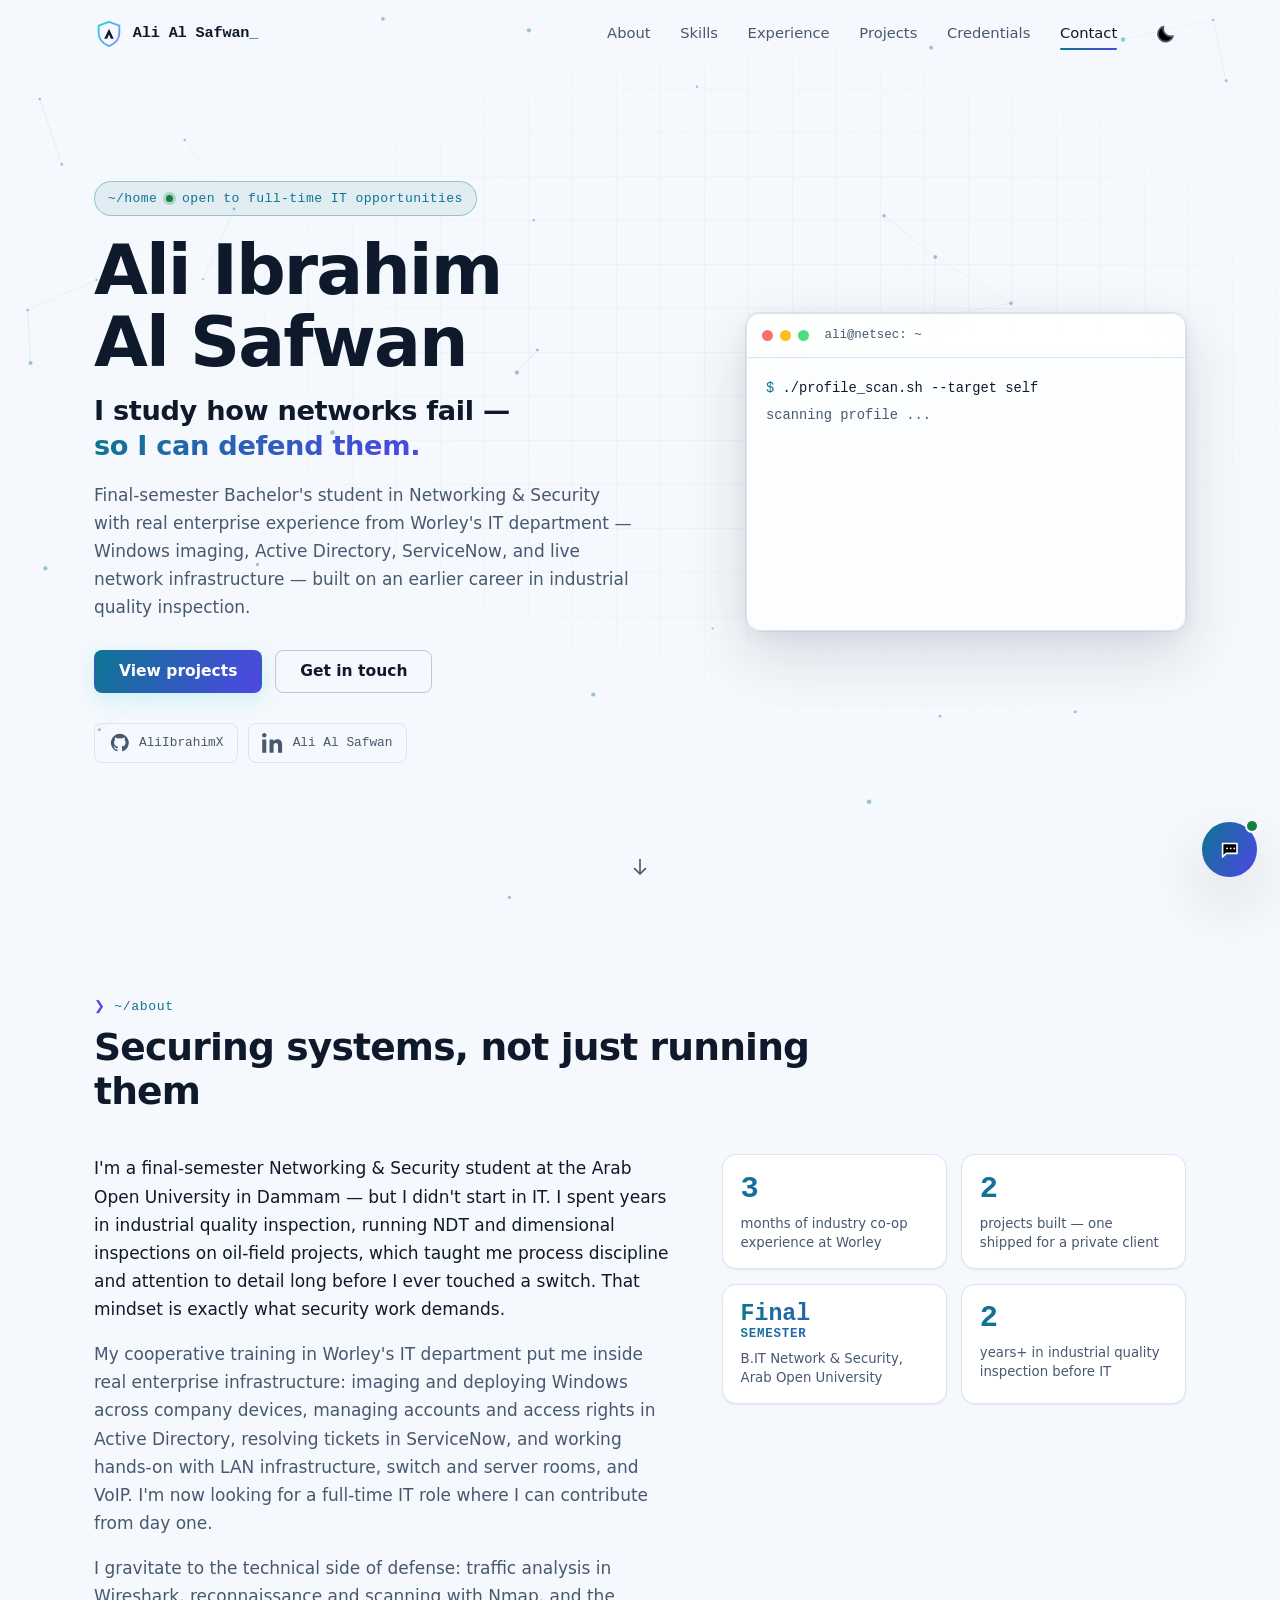
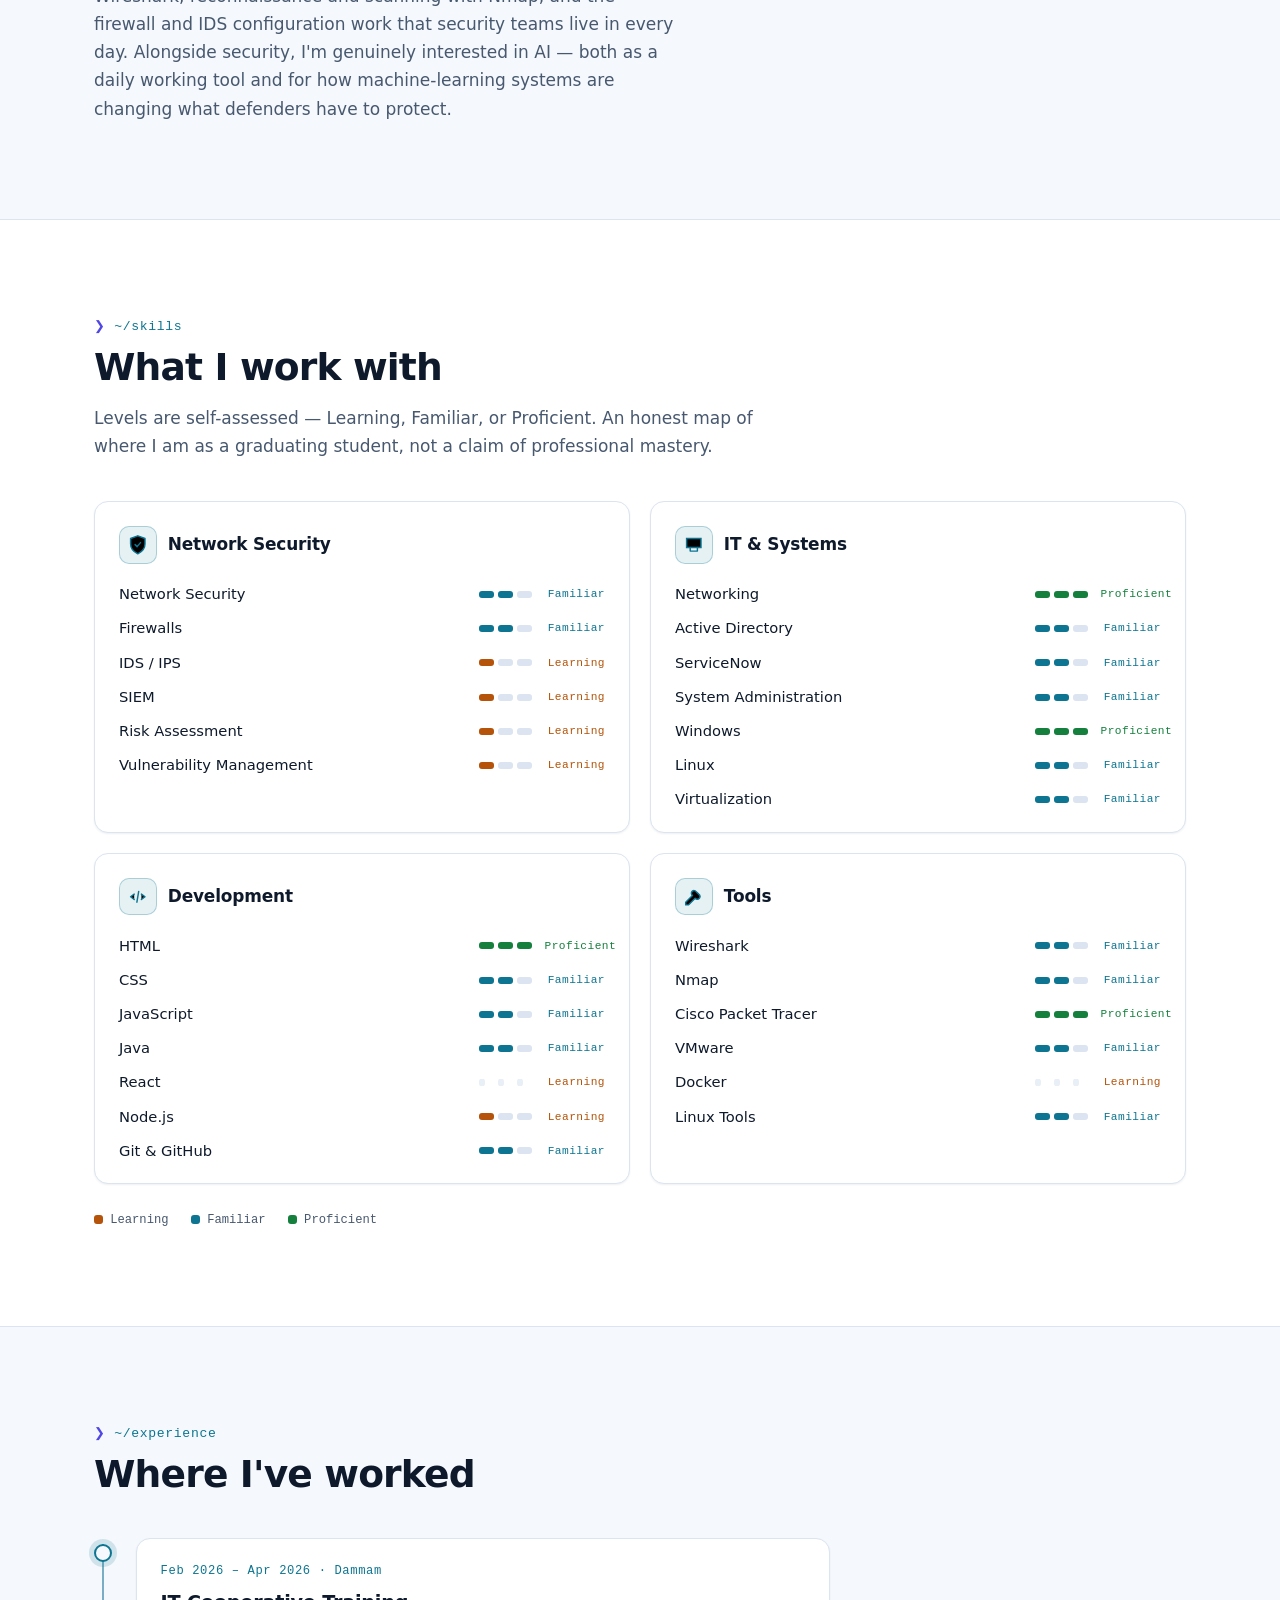
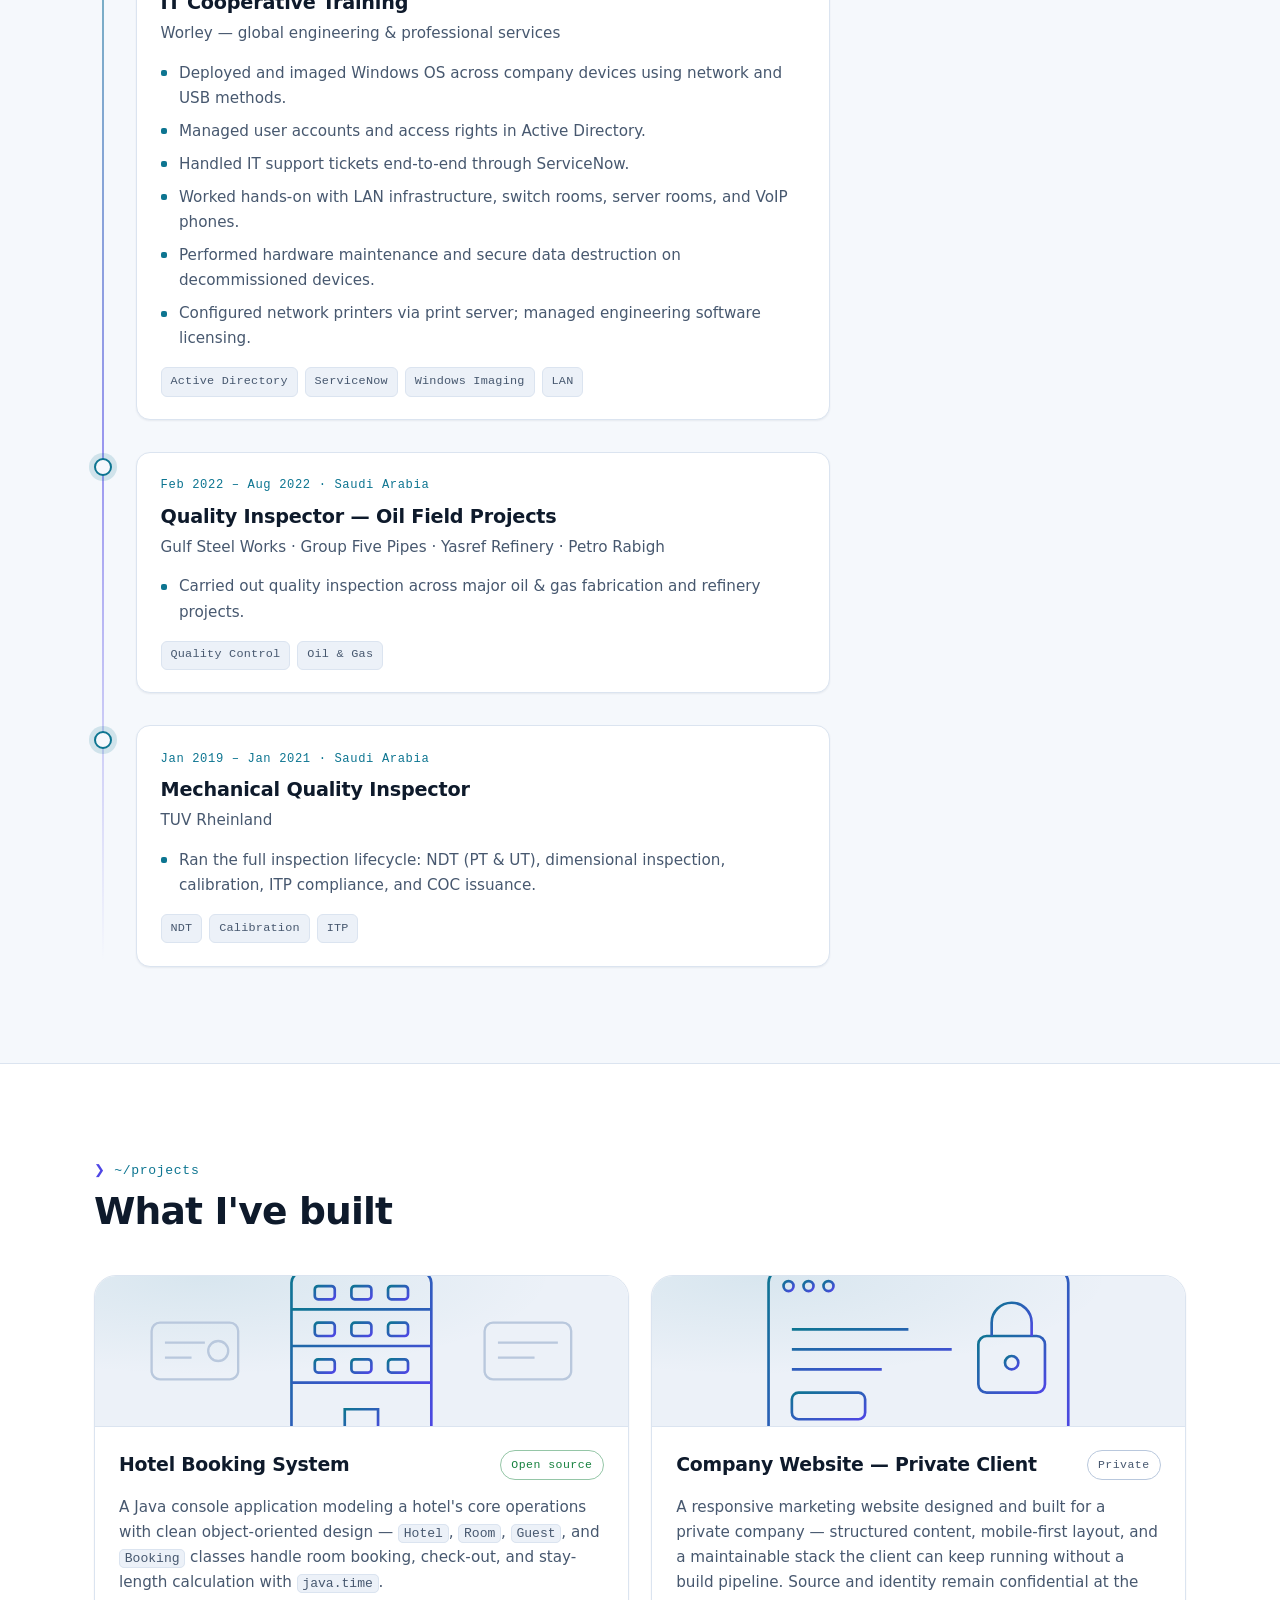
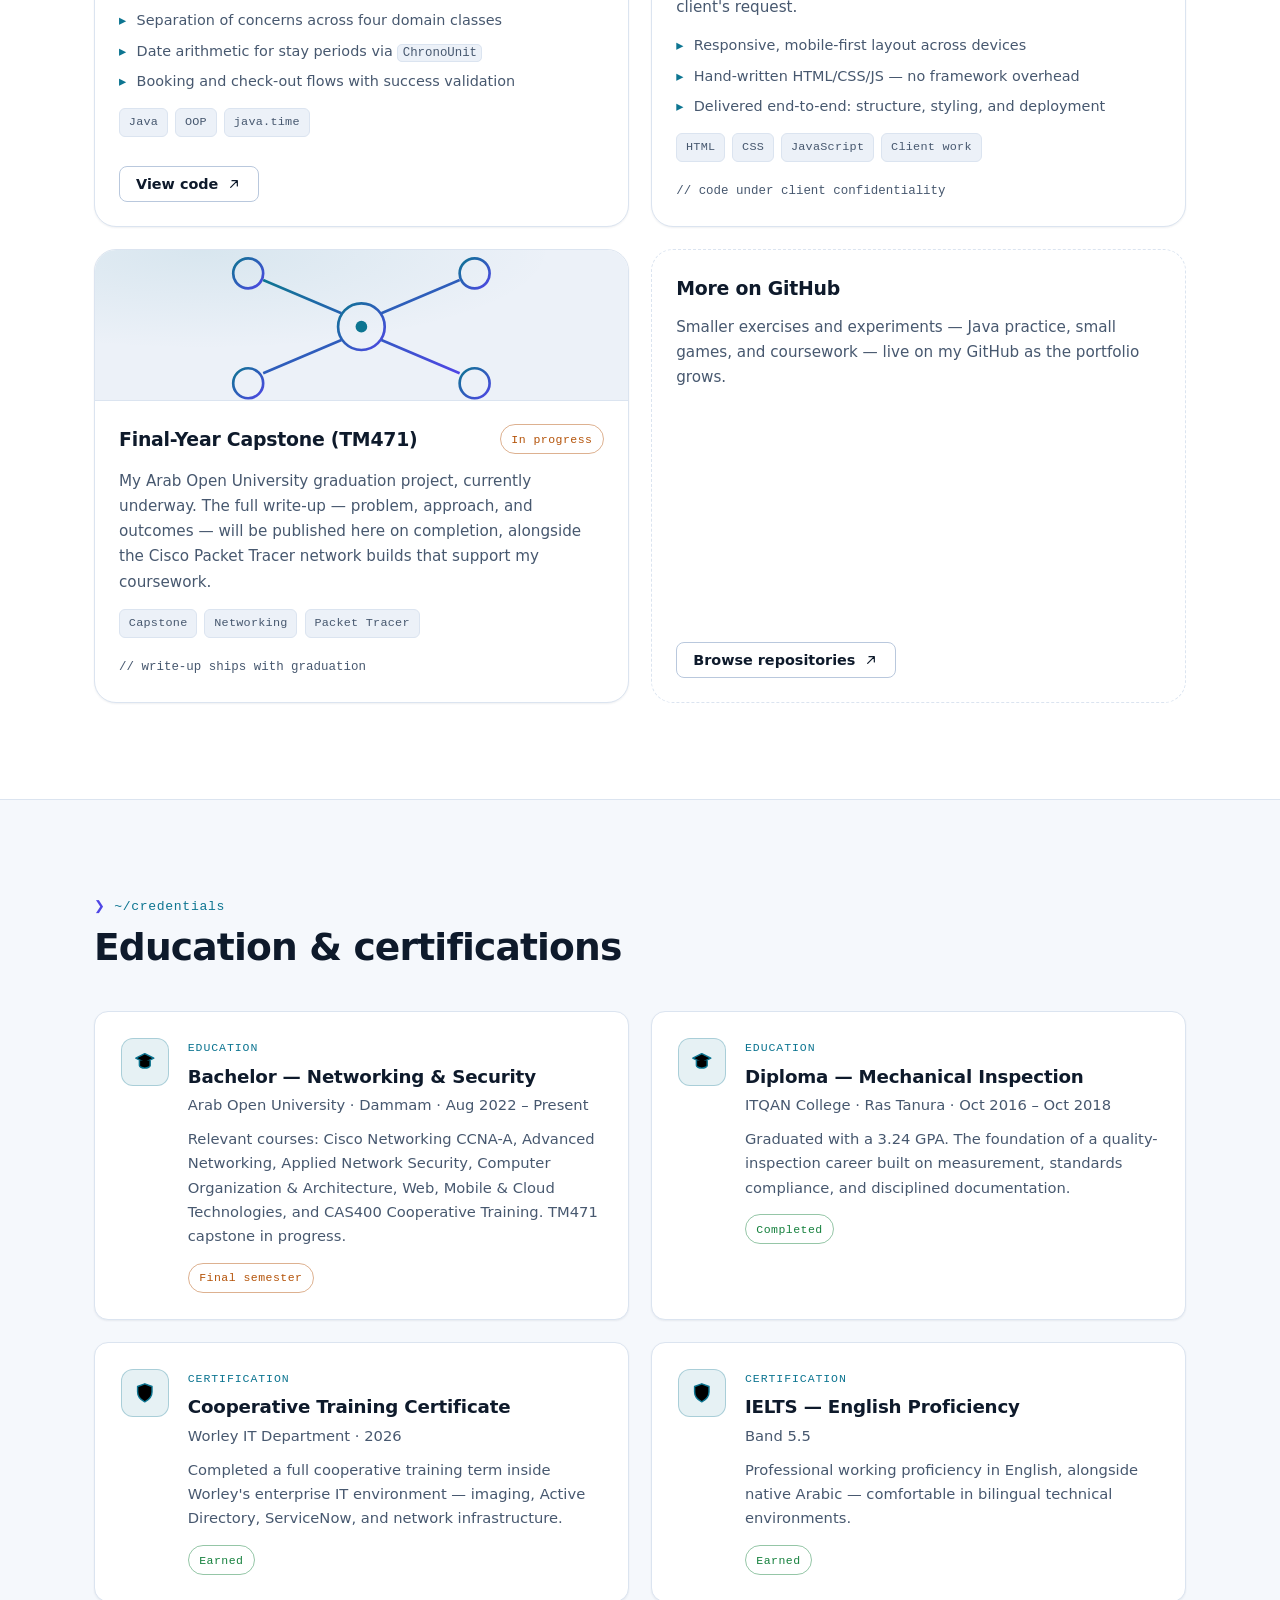
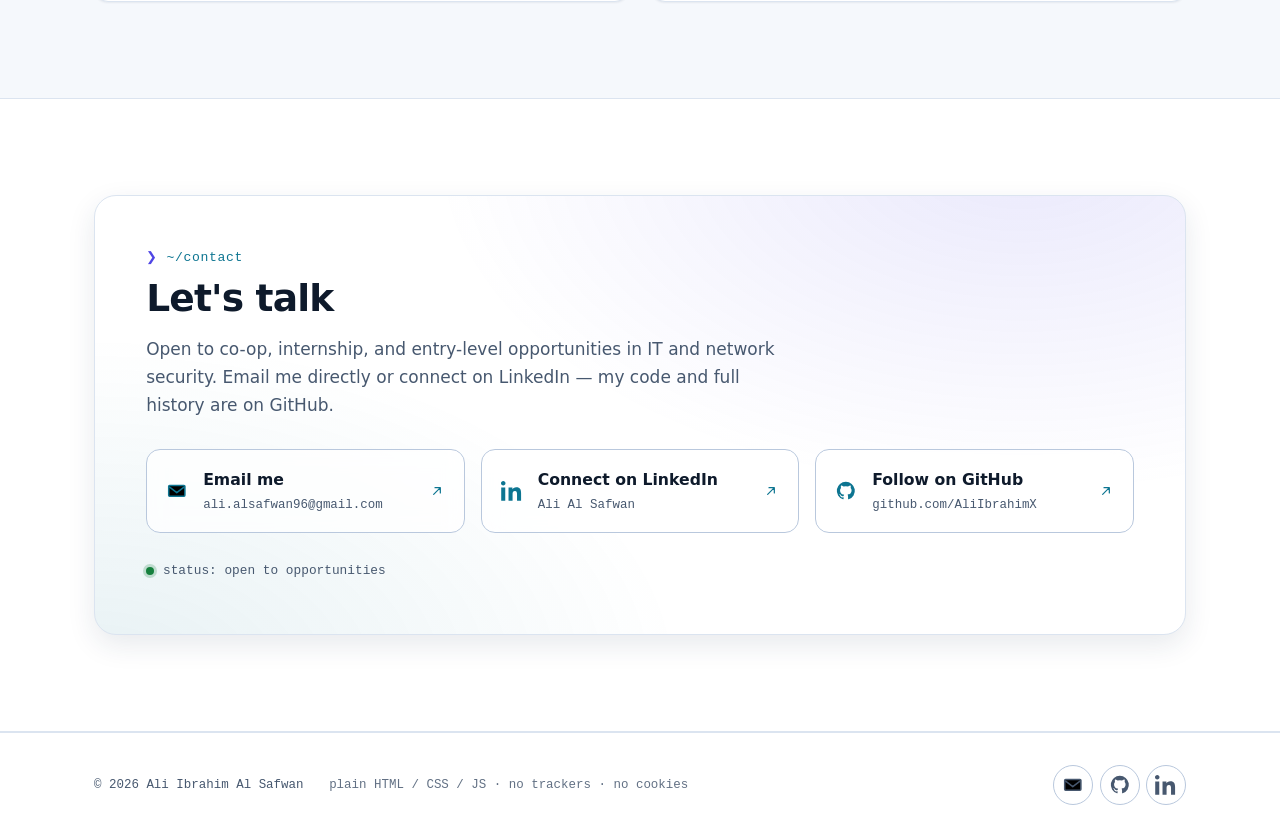
==== commit a6d39faf: "Add files via upload" ====
--- a/index.html
+++ b/index.html
@@ -77,7 +77,7 @@
             <defs><linearGradient id="hdr-g" x1="0" y1="0" x2="1" y2="1"><stop offset="0" stop-color="#22d3ee"/><stop offset="1" stop-color="#818cf8"/></linearGradient></defs>
           </svg>
         </span>
-        <span class="logo-text">ali@netsec<span class="logo-cursor" aria-hidden="true">_</span></span>
+        <span class="logo-text">Ali Al Safwan<span class="logo-cursor" aria-hidden="true">_</span></span>
       </a>
 
       <nav class="nav" id="primary-nav" aria-label="Primary">
@@ -645,7 +645,39 @@
     <svg class="icon" viewBox="0 0 24 24" aria-hidden="true"><path stroke="currentColor" stroke-width="1.8" stroke-linecap="round" d="M12 20V4m0 0-6 6m6-6 6 6"/></svg>
   </button>
 
+  <!-- ================= CHAT ASSISTANT ================= -->
+  <div class="pc-root">
+    <button type="button" class="pc-launcher" id="pc-launcher" aria-haspopup="dialog" aria-expanded="false" aria-controls="pc-panel" aria-label="Open chat assistant">
+      <svg class="icon pc-launcher-icon pc-launcher-icon-open" viewBox="0 0 24 24" aria-hidden="true"><path stroke="currentColor" stroke-width="1.8" stroke-linecap="round" stroke-linejoin="round" d="M4 5h16v11H8l-4 4V5Z"/><circle cx="9" cy="10.5" r="1" fill="currentColor"/><circle cx="13" cy="10.5" r="1" fill="currentColor"/><circle cx="17" cy="10.5" r="1" fill="currentColor"/></svg>
+      <svg class="icon pc-launcher-icon pc-launcher-icon-close" viewBox="0 0 24 24" aria-hidden="true"><path stroke="currentColor" stroke-width="1.8" stroke-linecap="round" d="M6 6l12 12M18 6 6 18"/></svg>
+      <span class="pc-launcher-ping" aria-hidden="true"></span>
+    </button>
+
+    <div class="pc-panel" id="pc-panel" role="dialog" aria-label="Chat with Ali's site assistant">
+      <div class="pc-bar">
+        <span class="t-dot t-red"></span><span class="t-dot t-amber"></span><span class="t-dot t-green"></span>
+        <span class="pc-bar-title mono">ali@netsec: ~/chat</span>
+        <button type="button" class="pc-close" id="pc-close" aria-label="Close chat">
+          <svg class="icon icon-sm" viewBox="0 0 24 24" aria-hidden="true"><path stroke="currentColor" stroke-width="1.8" stroke-linecap="round" d="M6 6l12 12M18 6 6 18"/></svg>
+        </button>
+      </div>
+
+      <div class="pc-messages mono" id="pc-messages" aria-live="polite"></div>
+
+      <div class="pc-quick" id="pc-quick"></div>
+
+      <form class="pc-input-row" id="pc-form">
+        <span class="pc-prompt mono" aria-hidden="true">$</span>
+        <input type="text" class="pc-input mono" id="pc-input" placeholder="Ask about skills, experience, projects…" autocomplete="off" aria-label="Type a message">
+        <button type="submit" class="pc-send" aria-label="Send message">
+          <svg class="icon icon-sm" viewBox="0 0 24 24" aria-hidden="true"><path stroke="currentColor" stroke-width="1.8" stroke-linecap="round" stroke-linejoin="round" d="M4 12h15m0 0-6-6m6 6-6 6"/></svg>
+        </button>
+      </form>
+    </div>
+  </div>
+
   <script src="js/main.js" defer></script>
+  <script src="js/chatbot.js" defer></script>
 
 </body>
 </html>
--- a/css/styles.css
+++ b/css/styles.css
@@ -641,6 +641,113 @@
 }
 .back-to-top.is-visible { opacity: 1; transform: translateY(0); pointer-events: auto; }
 .back-to-top:hover { border-color: var(--accent); }
+
+/* Chat assistant — rule-based FAQ bot, no network calls */
+.pc-launcher {
+  position: fixed; right: 1.45rem; bottom: 1.45rem; z-index: 95;
+  display: grid; place-items: center;
+  width: 3.4rem; height: 3.4rem; border-radius: 50%;
+  background: var(--accent-gradient); color: var(--accent-ink);
+  box-shadow: var(--shadow-lg);
+  transition: transform var(--t-fast), box-shadow var(--t-fast);
+}
+.pc-launcher:hover { transform: translateY(-2px) scale(1.03); }
+.pc-launcher-icon-close { display: none; }
+.pc-launcher.is-open .pc-launcher-icon-open { display: none; }
+.pc-launcher.is-open .pc-launcher-icon-close { display: block; }
+.pc-launcher-ping {
+  position: absolute; top: -1px; right: -1px;
+  width: 0.65rem; height: 0.65rem; border-radius: 50%;
+  background: var(--ok);
+  box-shadow: 0 0 0 2px var(--bg);
+  animation: pulse 2.2s ease-in-out infinite;
+}
+.pc-launcher.is-open .pc-launcher-ping { display: none; }
+
+.pc-panel {
+  position: fixed; right: 1.45rem; bottom: 5.4rem; z-index: 94;
+  width: min(23rem, calc(100vw - 2.4rem));
+  height: min(32rem, calc(100vh - 8rem));
+  display: flex; flex-direction: column;
+  background: var(--bg-elevated);
+  border: 1px solid var(--border-strong);
+  border-radius: var(--radius-md);
+  box-shadow: var(--shadow-lg);
+  overflow: hidden;
+  opacity: 0; transform: translateY(14px) scale(0.98);
+  pointer-events: none;
+  transition: opacity var(--t-med), transform var(--t-med);
+}
+.pc-panel.is-open { opacity: 1; transform: none; pointer-events: auto; }
+
+.pc-bar {
+  display: flex; align-items: center; gap: 0.5rem;
+  padding: 0.7rem 0.85rem;
+  background: var(--surface);
+  border-bottom: 1px solid var(--border);
+  flex: none;
+}
+.pc-bar-title { margin-left: 0.4rem; color: var(--text-muted); font-size: 0.82rem; }
+.pc-close {
+  margin-left: auto; display: grid; place-items: center;
+  width: 1.8rem; height: 1.8rem; border-radius: 6px;
+  color: var(--text-muted);
+  transition: color var(--t-fast), background var(--t-fast);
+}
+.pc-close:hover { color: var(--text); background: var(--surface-alt); }
+
+.pc-messages {
+  flex: 1; overflow-y: auto;
+  padding: 0.9rem;
+  display: flex; flex-direction: column; gap: 0.6rem;
+  font-size: 0.86rem; line-height: 1.55;
+}
+.pc-msg { max-width: 88%; padding: 0.55rem 0.75rem; border-radius: 10px; white-space: pre-wrap; }
+.pc-msg-bot {
+  align-self: flex-start;
+  background: var(--surface-alt); border: 1px solid var(--border); color: var(--text);
+  border-bottom-left-radius: 3px;
+}
+.pc-msg-user {
+  align-self: flex-end;
+  background: var(--accent-gradient); color: var(--accent-ink);
+  border-bottom-right-radius: 3px;
+}
+.pc-msg-bot a { color: var(--accent); text-decoration: underline; text-underline-offset: 2px; }
+
+.pc-quick { display: flex; flex-wrap: wrap; gap: 0.4rem; padding: 0 0.9rem 0.7rem; flex: none; }
+.pc-chip {
+  border: 1px solid var(--border-strong);
+  background: var(--surface); color: var(--text-muted);
+  border-radius: 999px; padding: 0.32rem 0.7rem; font-size: 0.78rem;
+  transition: color var(--t-fast), border-color var(--t-fast);
+}
+.pc-chip:hover { color: var(--accent); border-color: var(--accent); }
+
+.pc-input-row {
+  display: flex; align-items: center; gap: 0.5rem;
+  padding: 0.7rem 0.85rem;
+  border-top: 1px solid var(--border);
+  background: var(--surface);
+  flex: none;
+}
+.pc-prompt { color: var(--accent); font-weight: 700; }
+.pc-input { flex: 1; min-width: 0; background: transparent; border: none; color: var(--text); font-size: 0.88rem; }
+.pc-input::placeholder { color: var(--text-muted); }
+.pc-input:focus { outline: none; }
+.pc-send {
+  display: grid; place-items: center;
+  width: 2.1rem; height: 2.1rem; border-radius: 8px; flex: none;
+  background: var(--accent-gradient); color: var(--accent-ink);
+  transition: transform var(--t-fast);
+}
+.pc-send:hover { transform: translateY(-1px); }
+
+.pc-typing { display: inline-flex; gap: 0.22rem; align-items: center; padding: 0.1rem 0.2rem; }
+.pc-typing i { width: 0.36rem; height: 0.36rem; border-radius: 50%; background: var(--text-muted); animation: pcTyping 1s ease-in-out infinite; }
+.pc-typing i:nth-child(2) { animation-delay: 0.15s; }
+.pc-typing i:nth-child(3) { animation-delay: 0.3s; }
+@keyframes pcTyping { 0%, 60%, 100% { opacity: 0.35; transform: translateY(0); } 30% { opacity: 1; transform: translateY(-2px); } }
 
 /* ---------- 16. MOTION ---------- */
 @keyframes blink { 50% { opacity: 0; } }
@@ -711,4 +818,10 @@
   .footer-inner { flex-direction: column; align-items: flex-start; }
   .footer-socials { margin-left: 0; }
   .scroll-cue { display: none; }
-}
+
+  .pc-launcher { right: 1rem; bottom: 1rem; }
+  .pc-panel {
+    right: 0.7rem; left: 0.7rem; bottom: 5rem;
+    width: auto; height: min(28rem, calc(100vh - 7rem));
+  }
+}
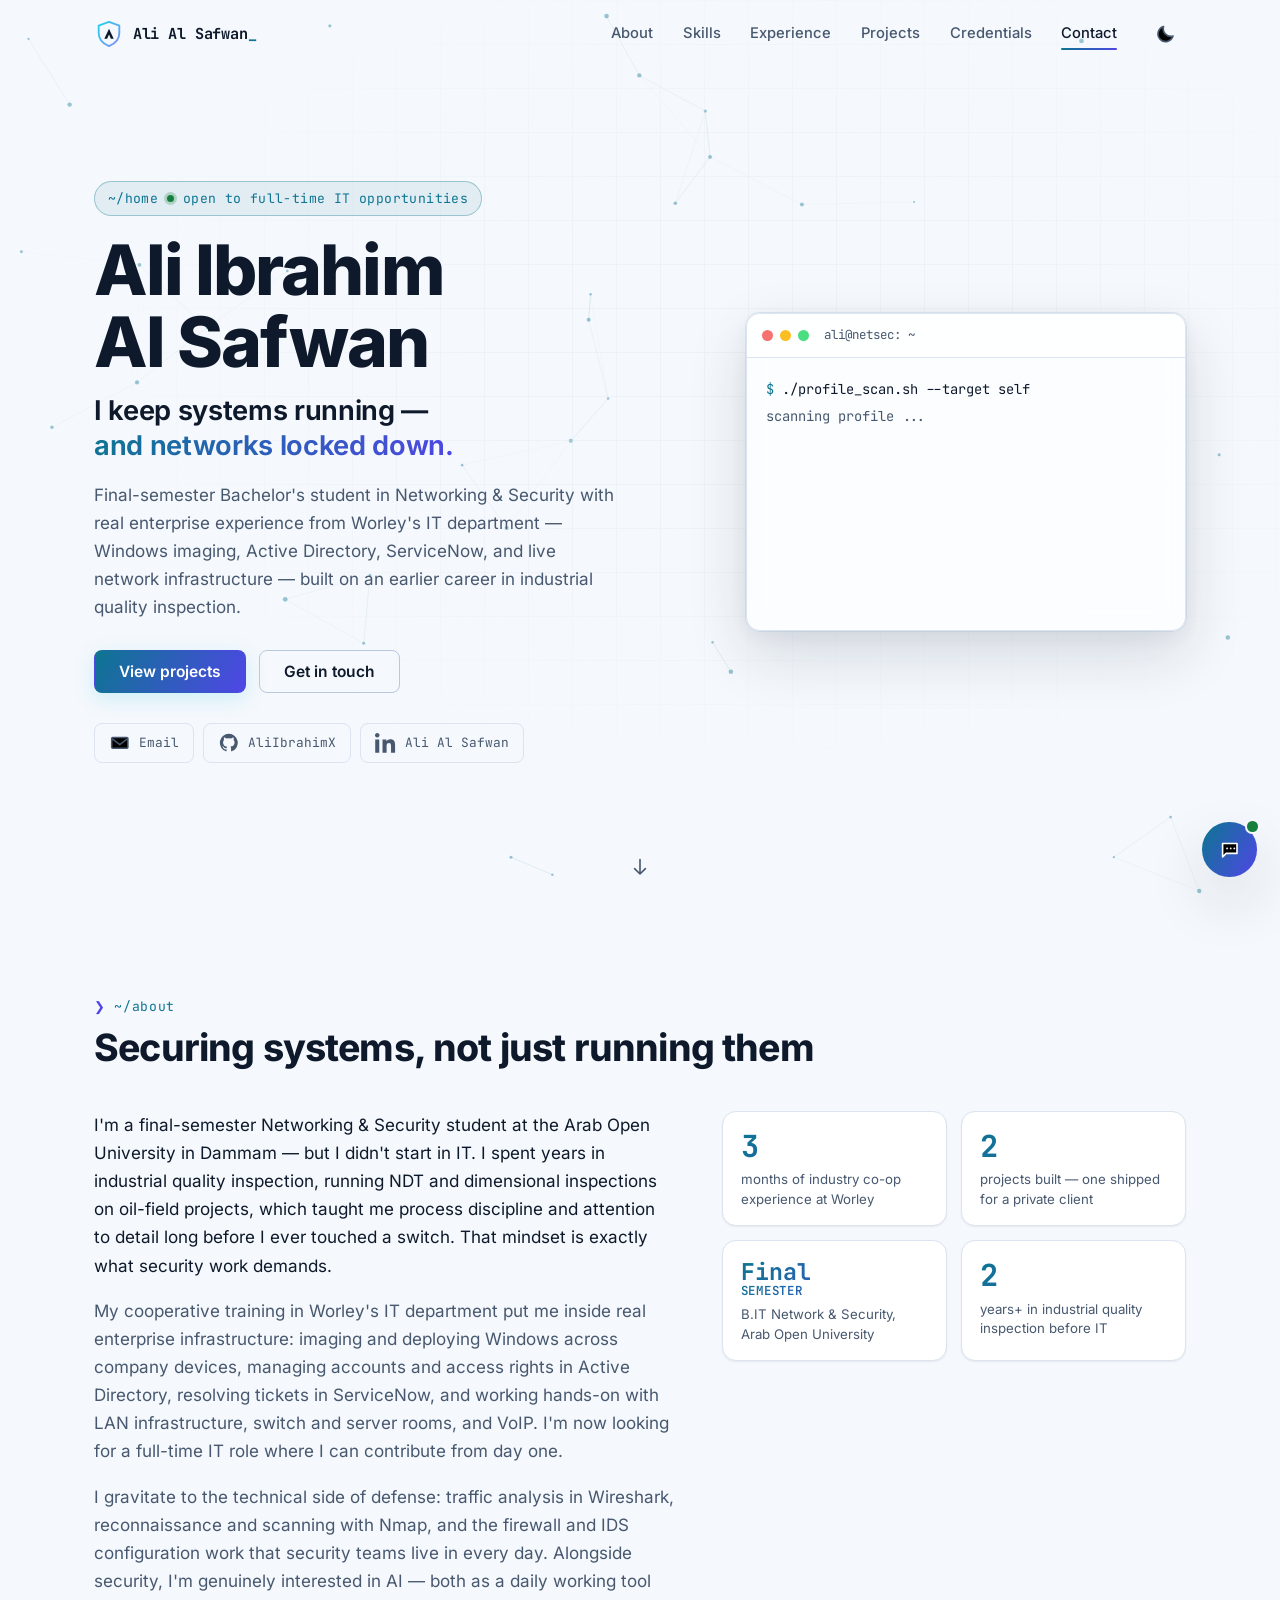
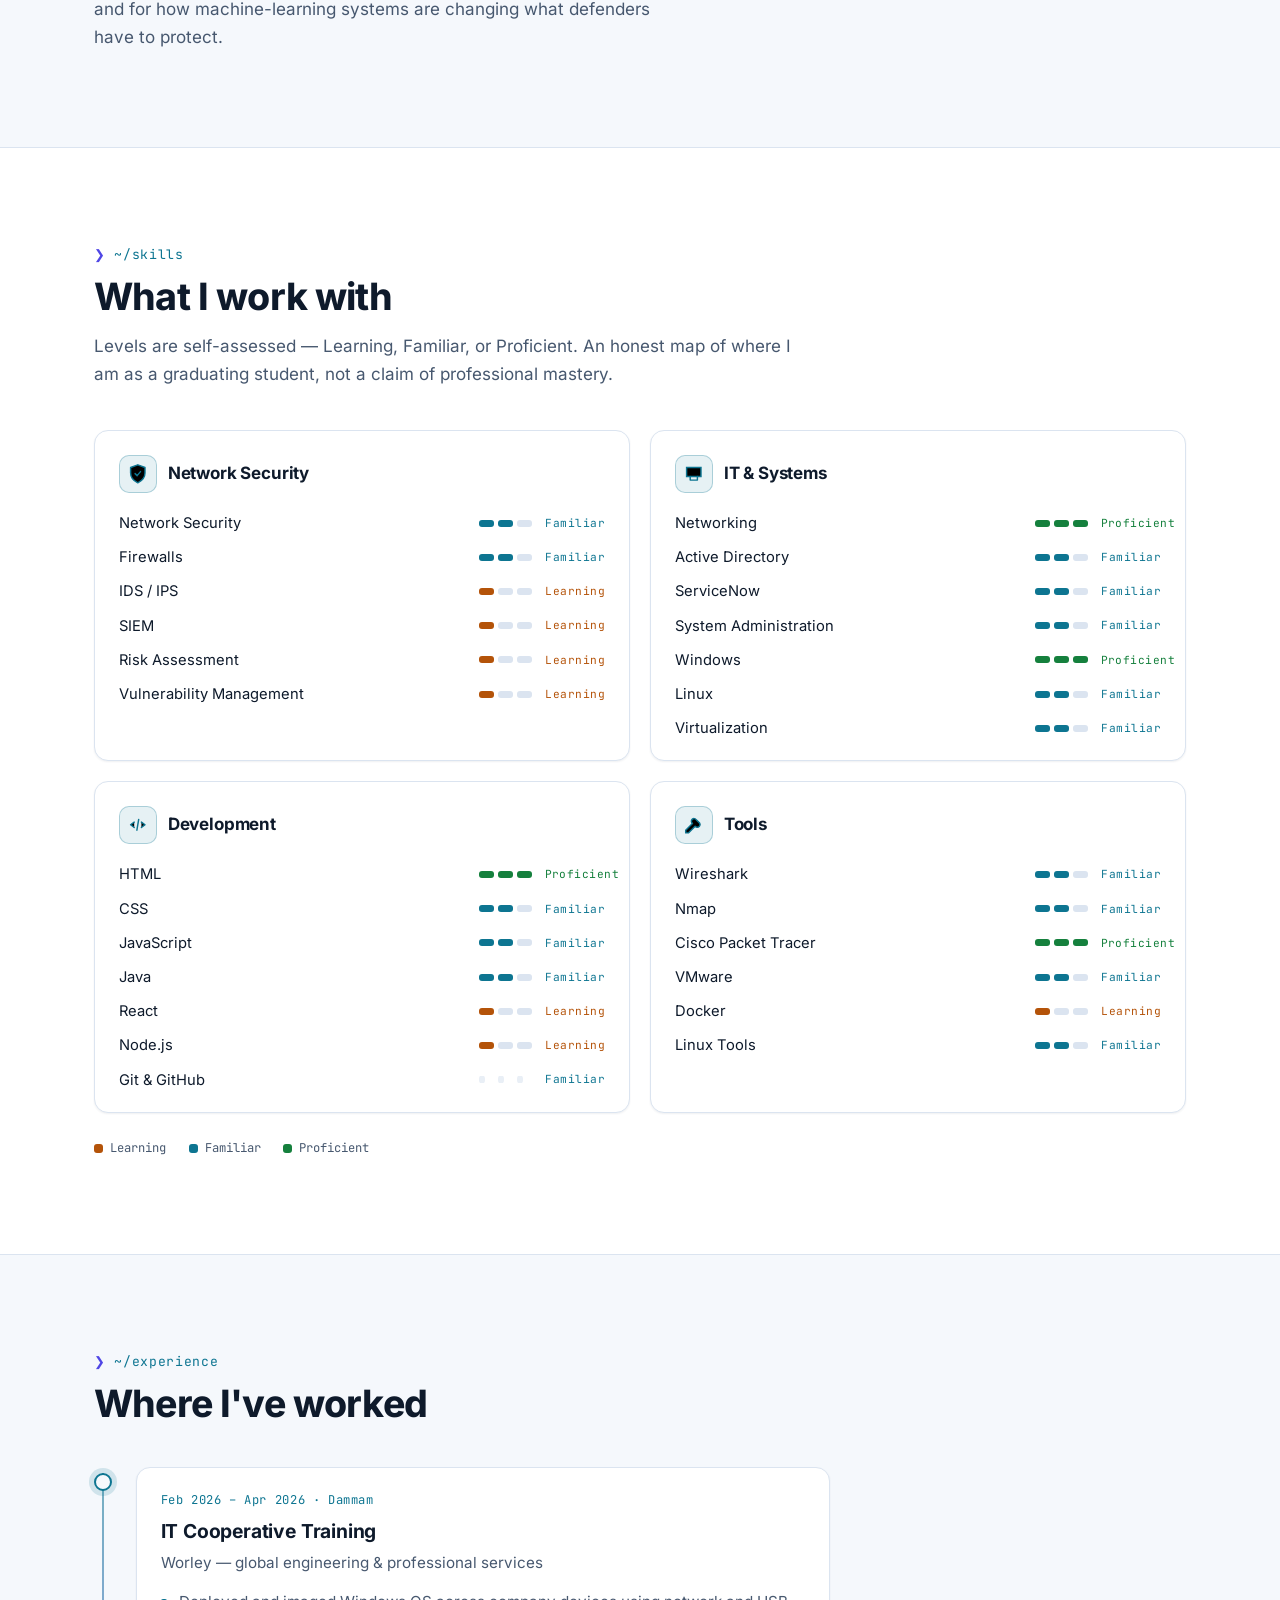
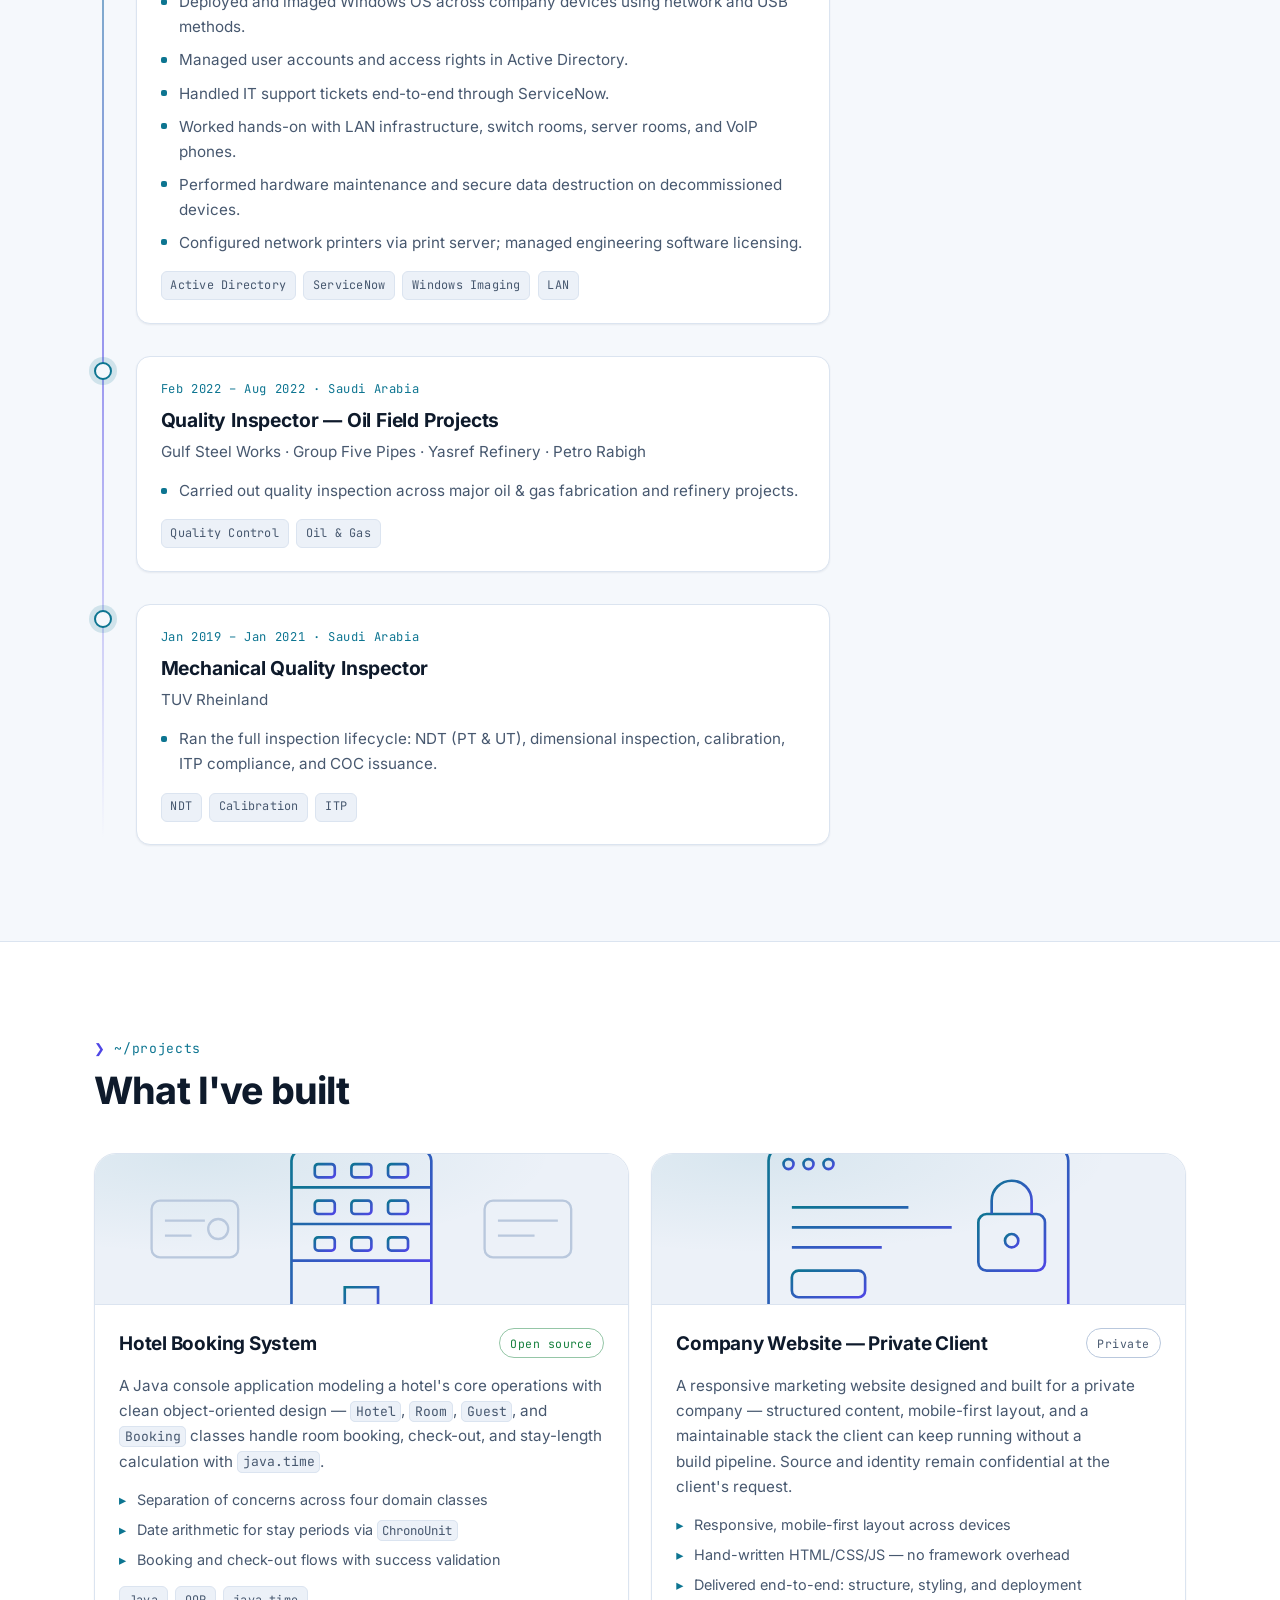
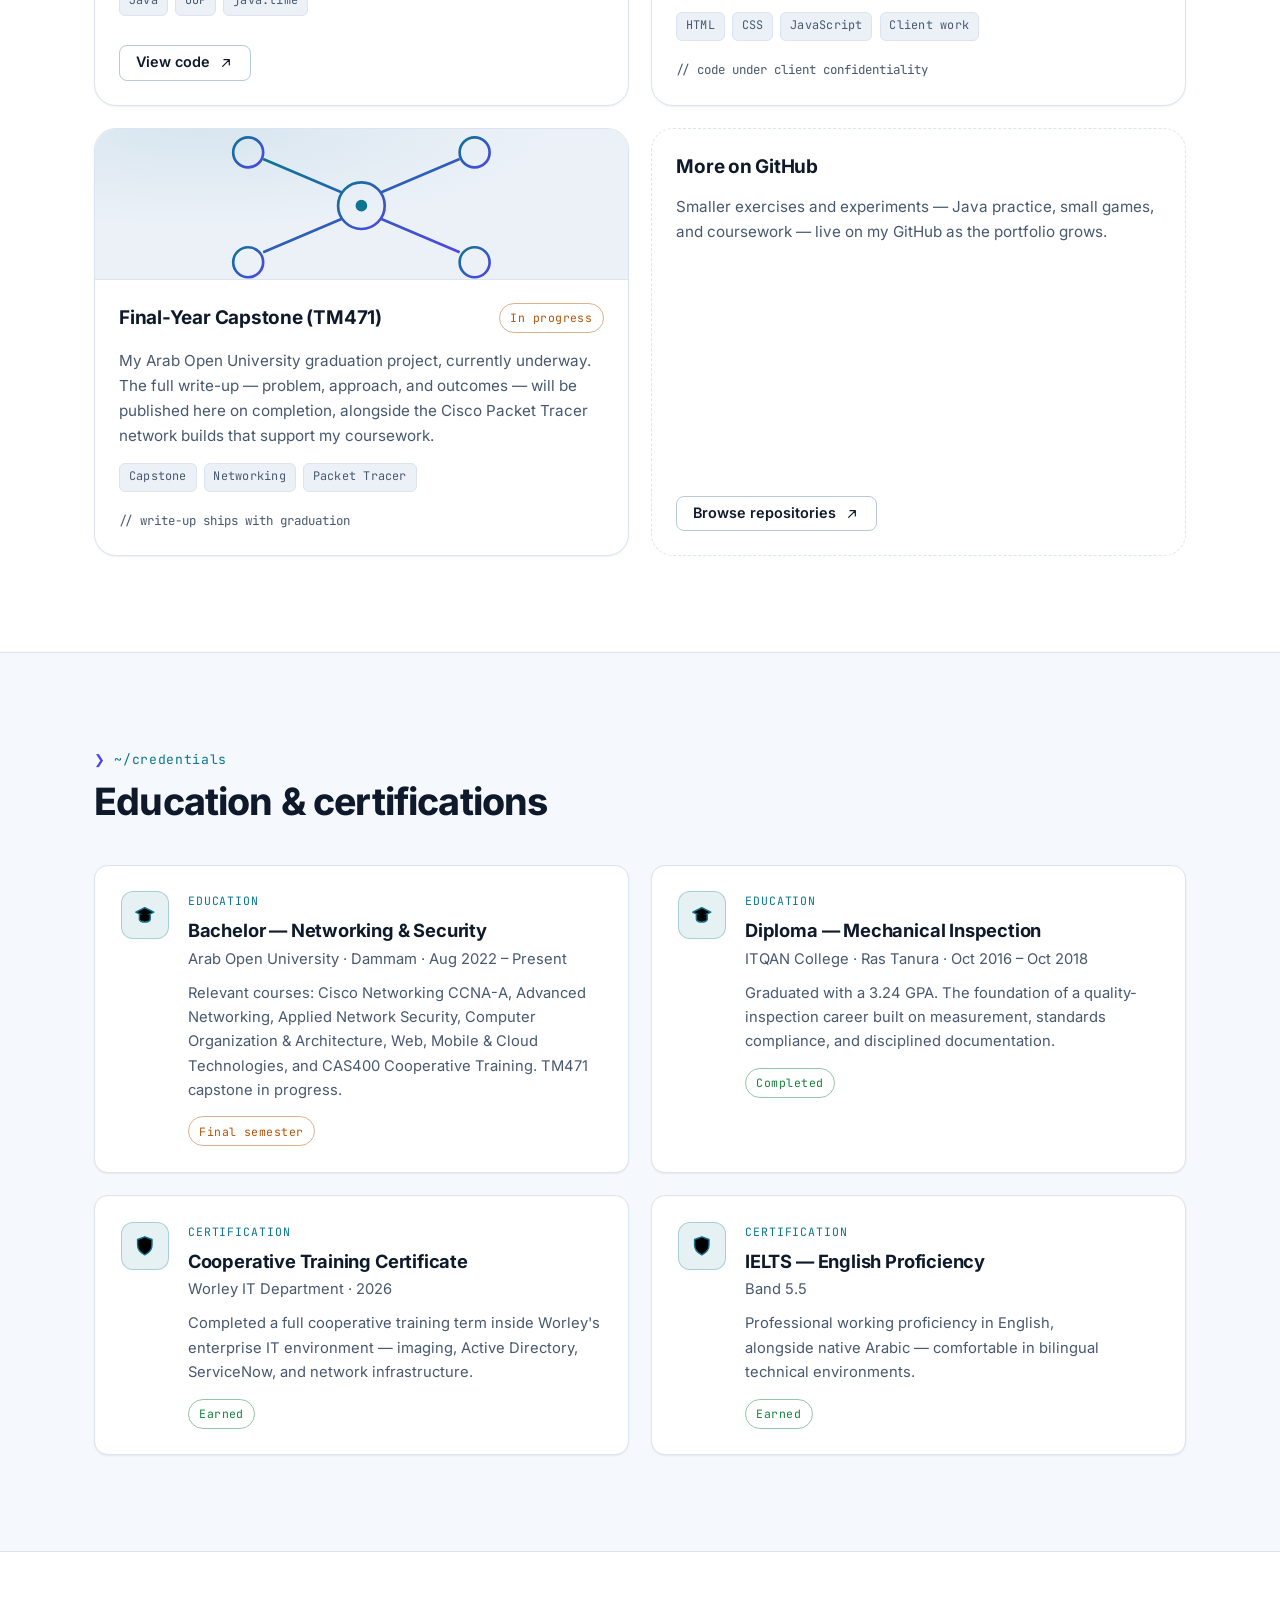
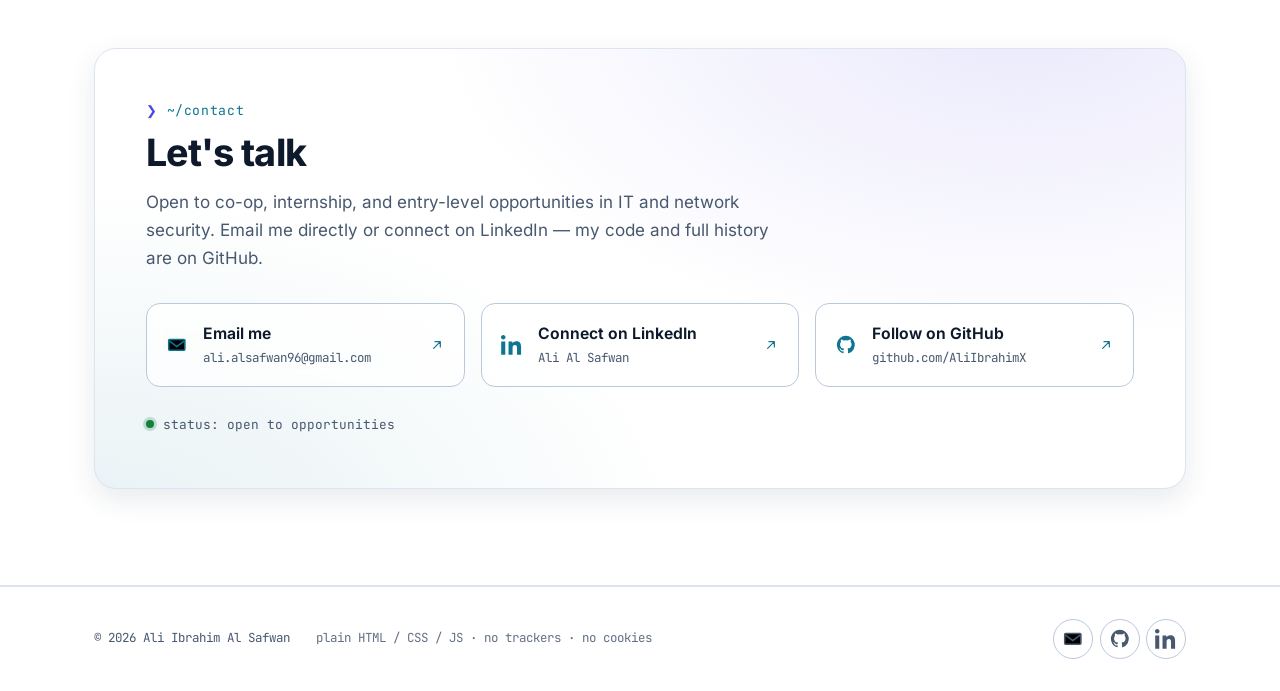
==== commit 4b31aac7: "Add files via upload" ====
--- a/index.html
+++ b/index.html
@@ -38,6 +38,8 @@
   <meta name="twitter:image" content="https://aliibrahimx.github.io/assets/og-image.png">
 
   <link rel="icon" href="assets/favicon.svg" type="image/svg+xml">
+  <link rel="preload" href="assets/fonts/inter-latin.woff2" as="font" type="font/woff2" crossorigin>
+  <link rel="preload" href="assets/fonts/jbmono-latin.woff2" as="font" type="font/woff2" crossorigin>
   <link rel="stylesheet" href="css/styles.css">
 
   <!-- Structured data -->
@@ -113,7 +115,7 @@
         <div class="hero-copy">
           <p class="eyebrow mono reveal">~/home <span class="eyebrow-dot" aria-hidden="true"></span> open to full-time IT opportunities</p>
           <h1 class="hero-name reveal">Ali Ibrahim<br>Al&nbsp;Safwan</h1>
-          <p class="hero-title reveal">I study how networks fail —<br><span class="gradient-text">so I can defend them.</span></p>
+          <p class="hero-title reveal">I keep systems running —<br><span class="gradient-text">and networks locked down.</span></p>
           <p class="hero-summary reveal">
             Final-semester Bachelor's student in Networking &amp; Security with real enterprise
             experience from Worley's IT department — Windows imaging, Active Directory,
@@ -125,6 +127,10 @@
             <a href="#contact" class="btn btn-outline">Get in touch</a>
           </div>
           <div class="hero-socials reveal">
+            <a href="mailto:ali.alsafwan96@gmail.com" class="social-link" aria-label="Email Ali">
+              <svg class="icon" viewBox="0 0 24 24" aria-hidden="true"><path stroke="currentColor" stroke-width="1.7" stroke-linejoin="round" d="M4 6h16a1 1 0 0 1 1 1v10a1 1 0 0 1-1 1H4a1 1 0 0 1-1-1V7a1 1 0 0 1 1-1Z"/><path stroke="currentColor" stroke-width="1.7" stroke-linecap="round" stroke-linejoin="round" d="m4 8 8 6 8-6"/></svg>
+              <span class="mono social-label">Email</span>
+            </a>
             <a href="https://github.com/AliIbrahimX" class="social-link" target="_blank" rel="noopener noreferrer" aria-label="GitHub profile">
               <svg class="icon" viewBox="0 0 24 24" aria-hidden="true"><path fill="currentColor" d="M12 2a10 10 0 0 0-3.16 19.49c.5.1.68-.22.68-.48v-1.7c-2.78.6-3.37-1.34-3.37-1.34-.46-1.16-1.11-1.47-1.11-1.47-.91-.62.07-.6.07-.6 1 .07 1.53 1.03 1.53 1.03.9 1.53 2.36 1.09 2.94.83.09-.65.35-1.09.63-1.34-2.22-.25-4.56-1.11-4.56-4.94 0-1.09.39-1.98 1.03-2.68-.1-.25-.45-1.27.1-2.65 0 0 .84-.27 2.75 1.02a9.4 9.4 0 0 1 5 0c1.91-1.3 2.75-1.02 2.75-1.02.55 1.38.2 2.4.1 2.65.64.7 1.03 1.59 1.03 2.68 0 3.84-2.34 4.68-4.57 4.93.36.31.68.92.68 1.85v2.75c0 .26.18.58.69.48A10 10 0 0 0 12 2Z"/></svg>
               <span class="mono social-label">AliIbrahimX</span>
--- a/css/styles.css
+++ b/css/styles.css
@@ -5,6 +5,44 @@
    11 Projects · 12 Credentials · 13 Contact · 14 Footer
    15 Floating UI · 16 Motion · 17 Responsive
    ============================================================ */
+
+/* ---------- 0. FONTS (self-hosted variable fonts — no live Google request, keeps the no-trackers promise) ---------- */
+@font-face {
+  font-family: 'Inter';
+  font-style: normal;
+  font-weight: 400 800;
+  font-display: swap;
+  src: url('../assets/fonts/inter-latin.woff2') format('woff2-variations'),
+       url('../assets/fonts/inter-latin.woff2') format('woff2');
+  unicode-range: U+0000-00FF, U+0131, U+0152-0153, U+02BB-02BC, U+02C6, U+02DA, U+02DC, U+2000-206F, U+2122, U+2191, U+2193, U+2212, U+2215, U+FEFF, U+FFFD;
+}
+@font-face {
+  font-family: 'Inter';
+  font-style: normal;
+  font-weight: 400 800;
+  font-display: swap;
+  src: url('../assets/fonts/inter-latin-ext.woff2') format('woff2-variations'),
+       url('../assets/fonts/inter-latin-ext.woff2') format('woff2');
+  unicode-range: U+0100-02BA, U+02BD-02C5, U+02C7-02CC, U+02CE-02D7, U+02DD-02FF, U+1E00-1EFF, U+2020, U+20A0-20AB, U+2113, U+2C60-2C7F, U+A720-A7FF;
+}
+@font-face {
+  font-family: 'JetBrains Mono';
+  font-style: normal;
+  font-weight: 400 700;
+  font-display: swap;
+  src: url('../assets/fonts/jbmono-latin.woff2') format('woff2-variations'),
+       url('../assets/fonts/jbmono-latin.woff2') format('woff2');
+  unicode-range: U+0000-00FF, U+0131, U+0152-0153, U+02BB-02BC, U+02C6, U+02DA, U+02DC, U+2000-206F, U+2122, U+2191, U+2193, U+2212, U+2215, U+FEFF, U+FFFD;
+}
+@font-face {
+  font-family: 'JetBrains Mono';
+  font-style: normal;
+  font-weight: 400 700;
+  font-display: swap;
+  src: url('../assets/fonts/jbmono-latin-ext.woff2') format('woff2-variations'),
+       url('../assets/fonts/jbmono-latin-ext.woff2') format('woff2');
+  unicode-range: U+0100-02BA, U+02BD-02C5, U+02C7-02CC, U+02CE-02D7, U+02DD-02FF, U+1E00-1EFF, U+2020, U+20A0-20AB, U+2113, U+2C60-2C7F, U+A720-A7FF;
+}
 
 /* ---------- 1. RESET ---------- */
 *, *::before, *::after { box-sizing: border-box; }
@@ -56,8 +94,8 @@
   --t-fast: 180ms var(--ease);
   --t-med: 320ms var(--ease);
 
-  --font-sans: -apple-system, "Segoe UI", system-ui, Roboto, "Helvetica Neue", Arial, sans-serif;
-  --font-mono: ui-monospace, "SF Mono", "Cascadia Code", "JetBrains Mono", Menlo, Consolas, monospace;
+  --font-sans: "Inter", -apple-system, "Segoe UI", system-ui, Roboto, "Helvetica Neue", Arial, sans-serif;
+  --font-mono: "JetBrains Mono", ui-monospace, "SF Mono", "Cascadia Code", Menlo, Consolas, monospace;
 }
 
 :root[data-theme="light"] {
@@ -93,6 +131,8 @@
   line-height: 1.65;
   font-size: 1.0625rem;
   -webkit-font-smoothing: antialiased;
+  -moz-osx-font-smoothing: grayscale;
+  text-rendering: optimizeLegibility;
 }
 .mono { font-family: var(--font-mono); }
 code {
@@ -168,6 +208,10 @@
   -webkit-background-clip: text; background-clip: text;
   color: transparent;
 }
+
+/* Balanced heading wraps, no orphan words on running text — no-op in older browsers */
+h1, h2, h3 { text-wrap: balance; }
+p { text-wrap: pretty; }
 
 /* ---------- 5. HEADER ---------- */
 .site-header {
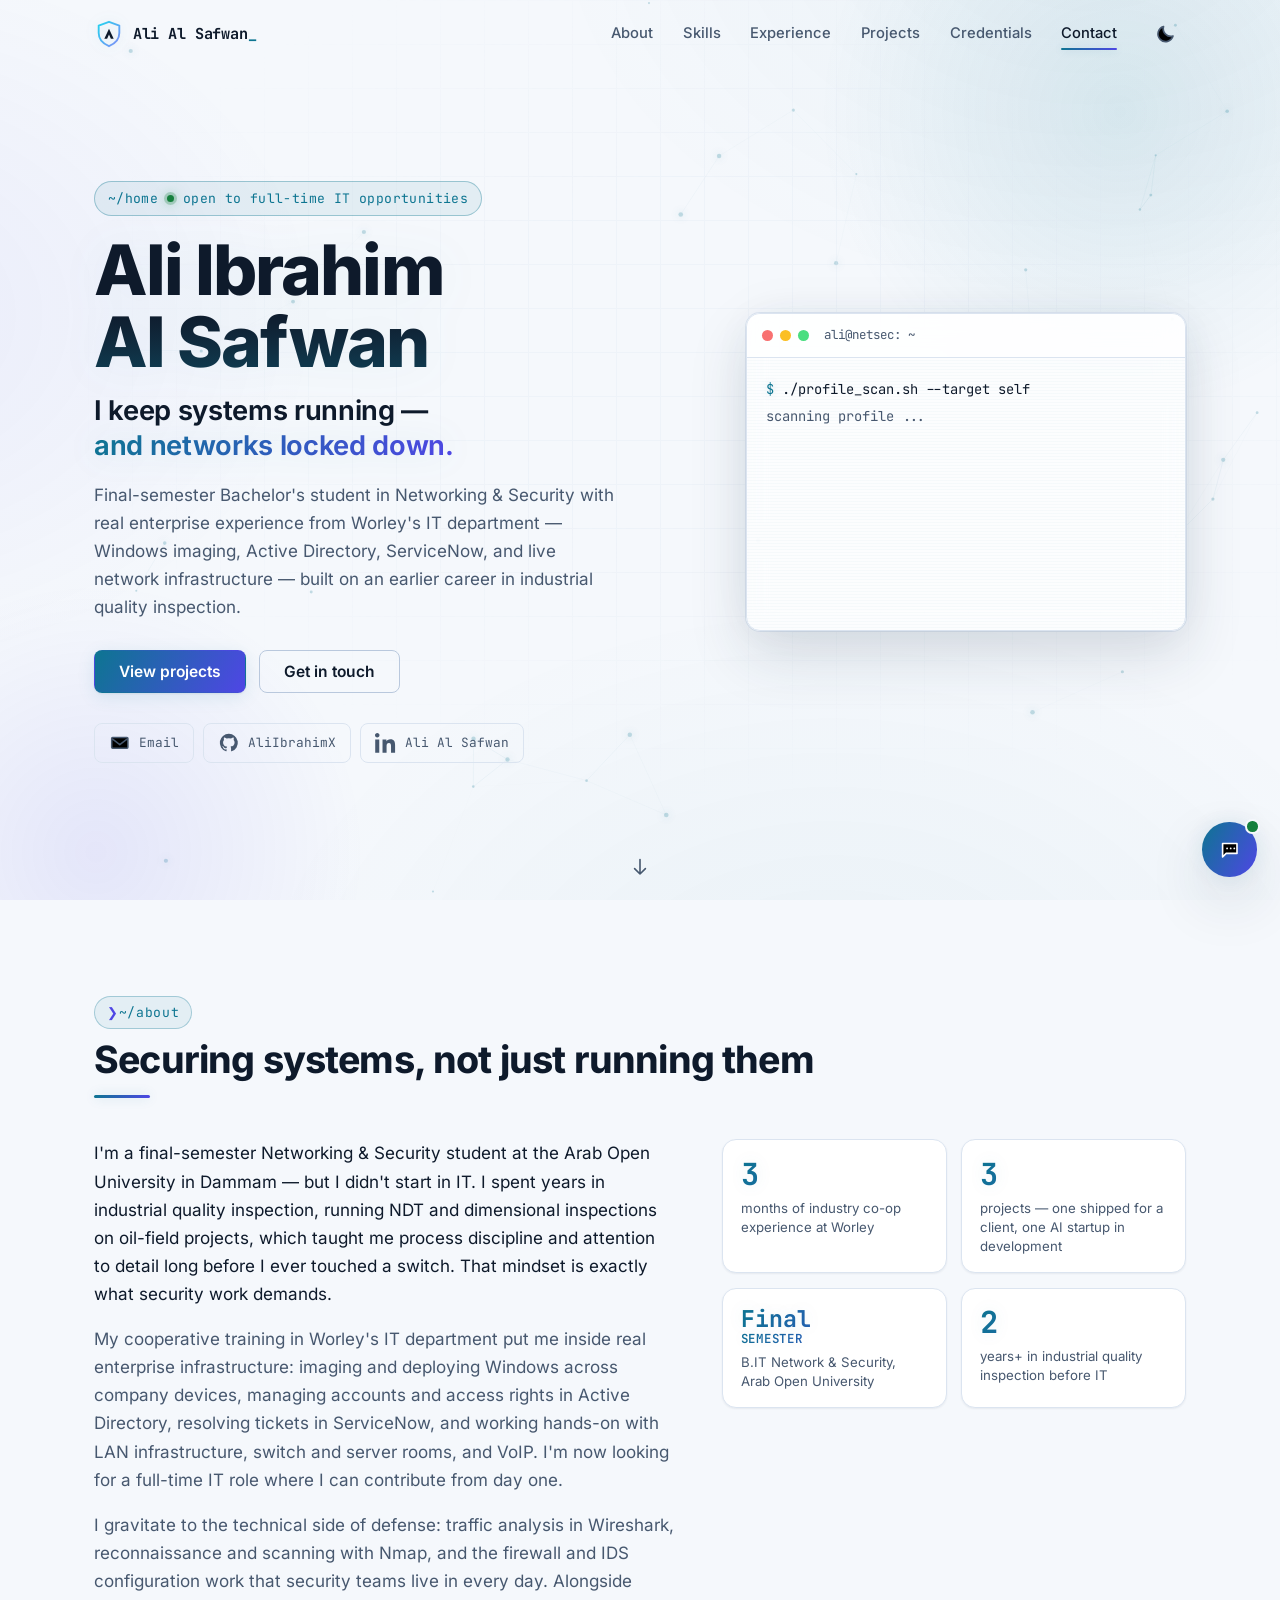
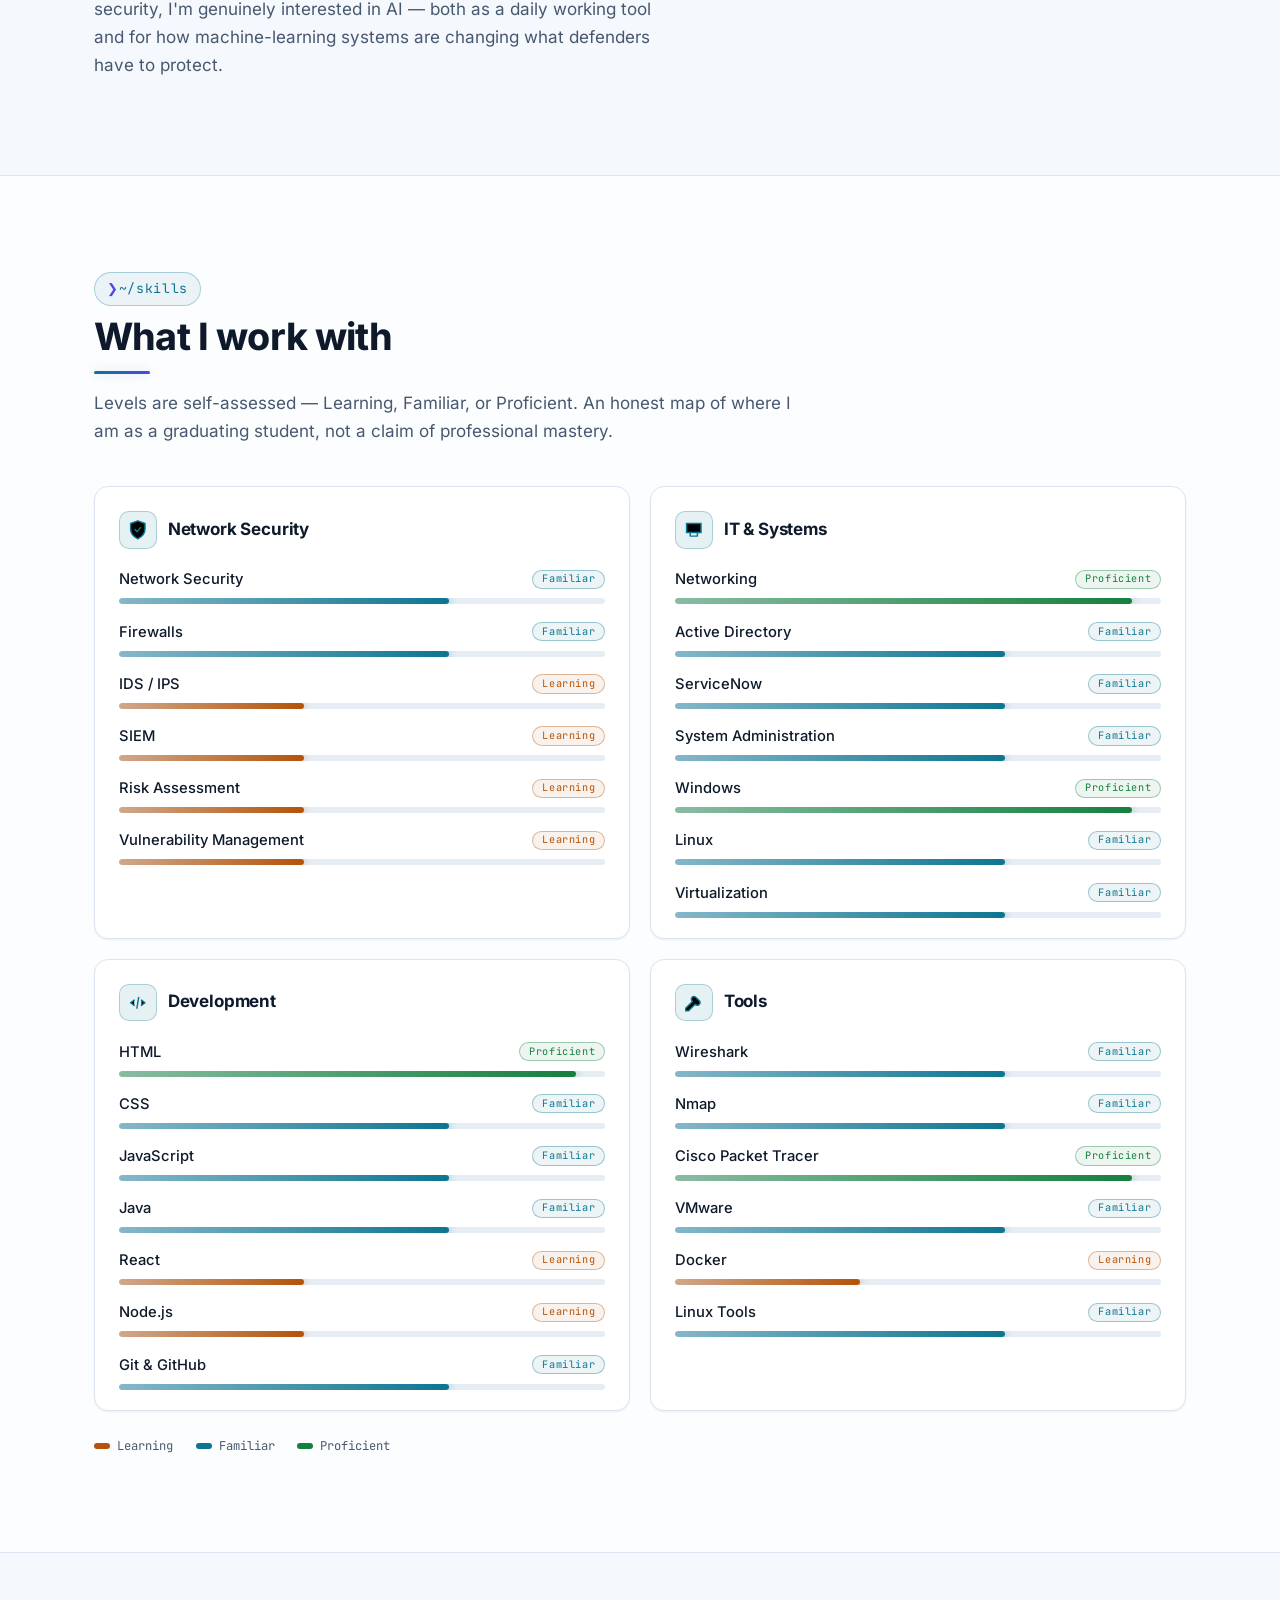
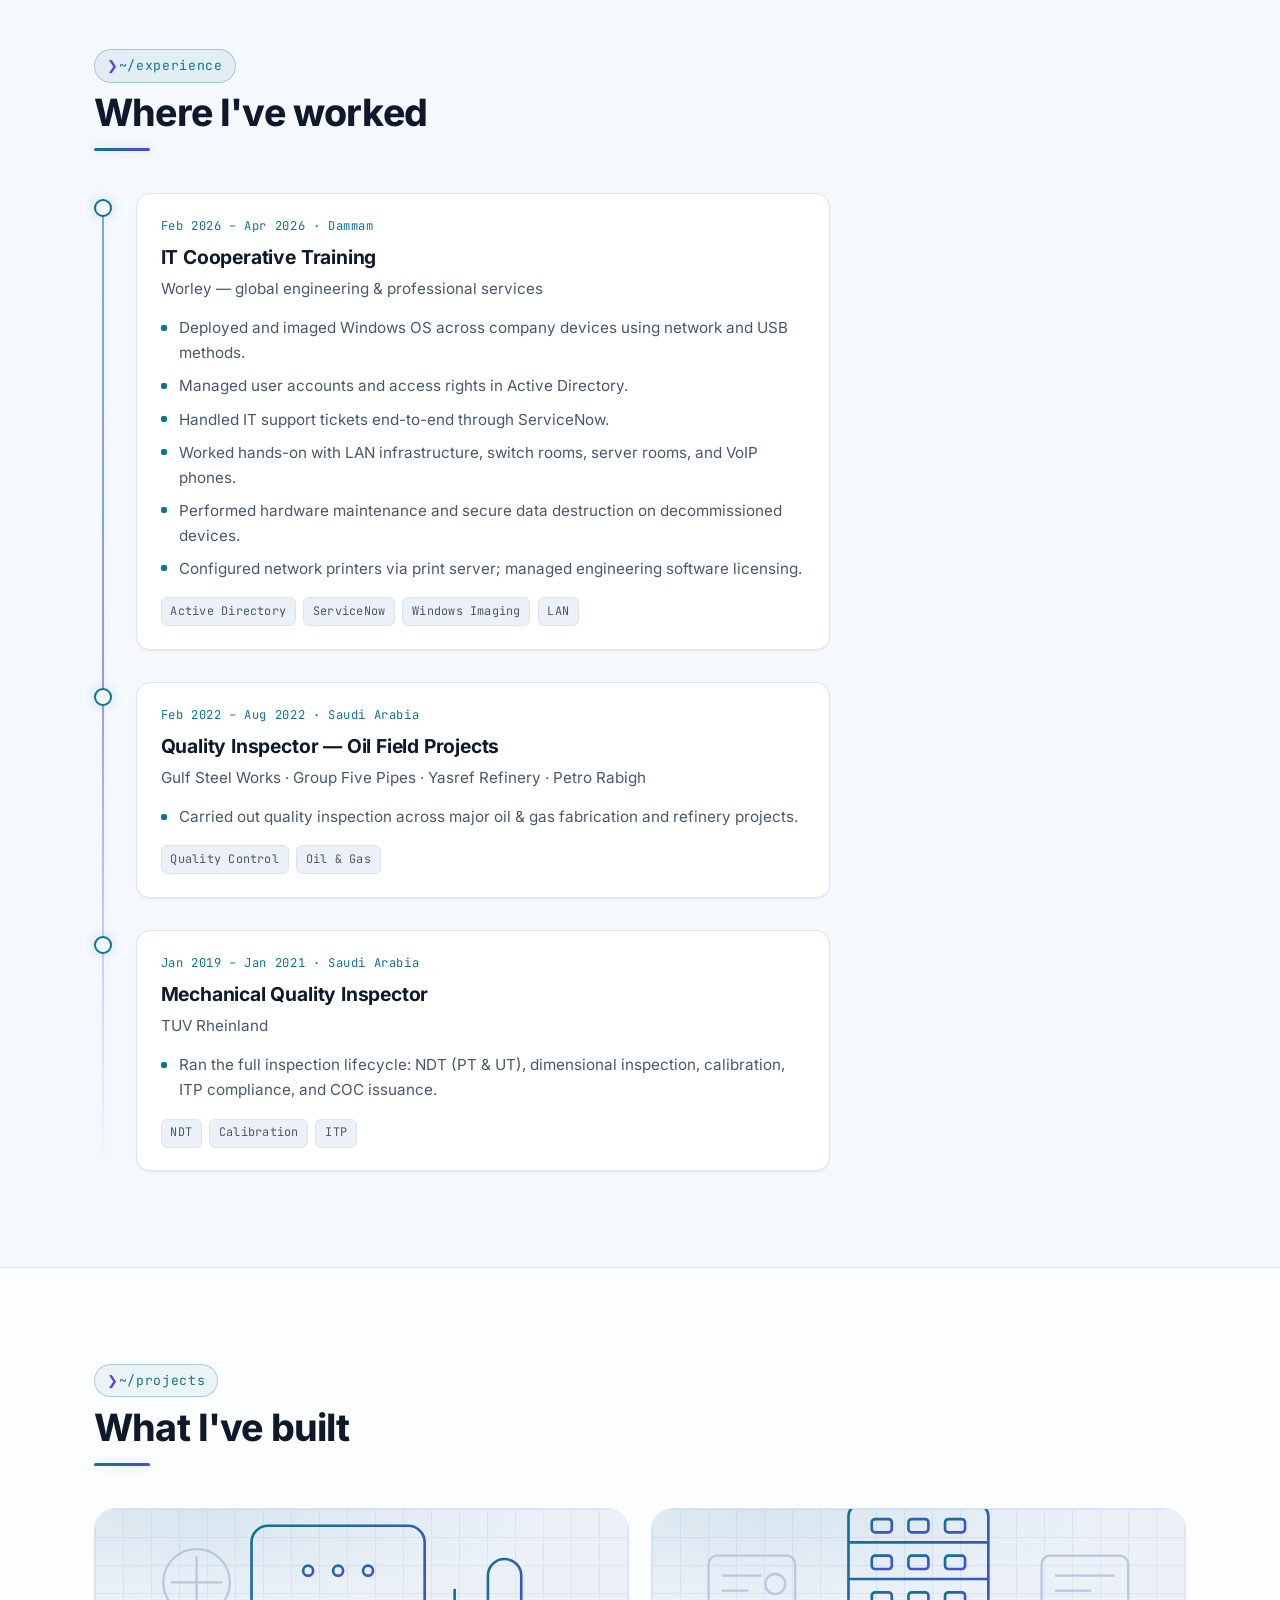
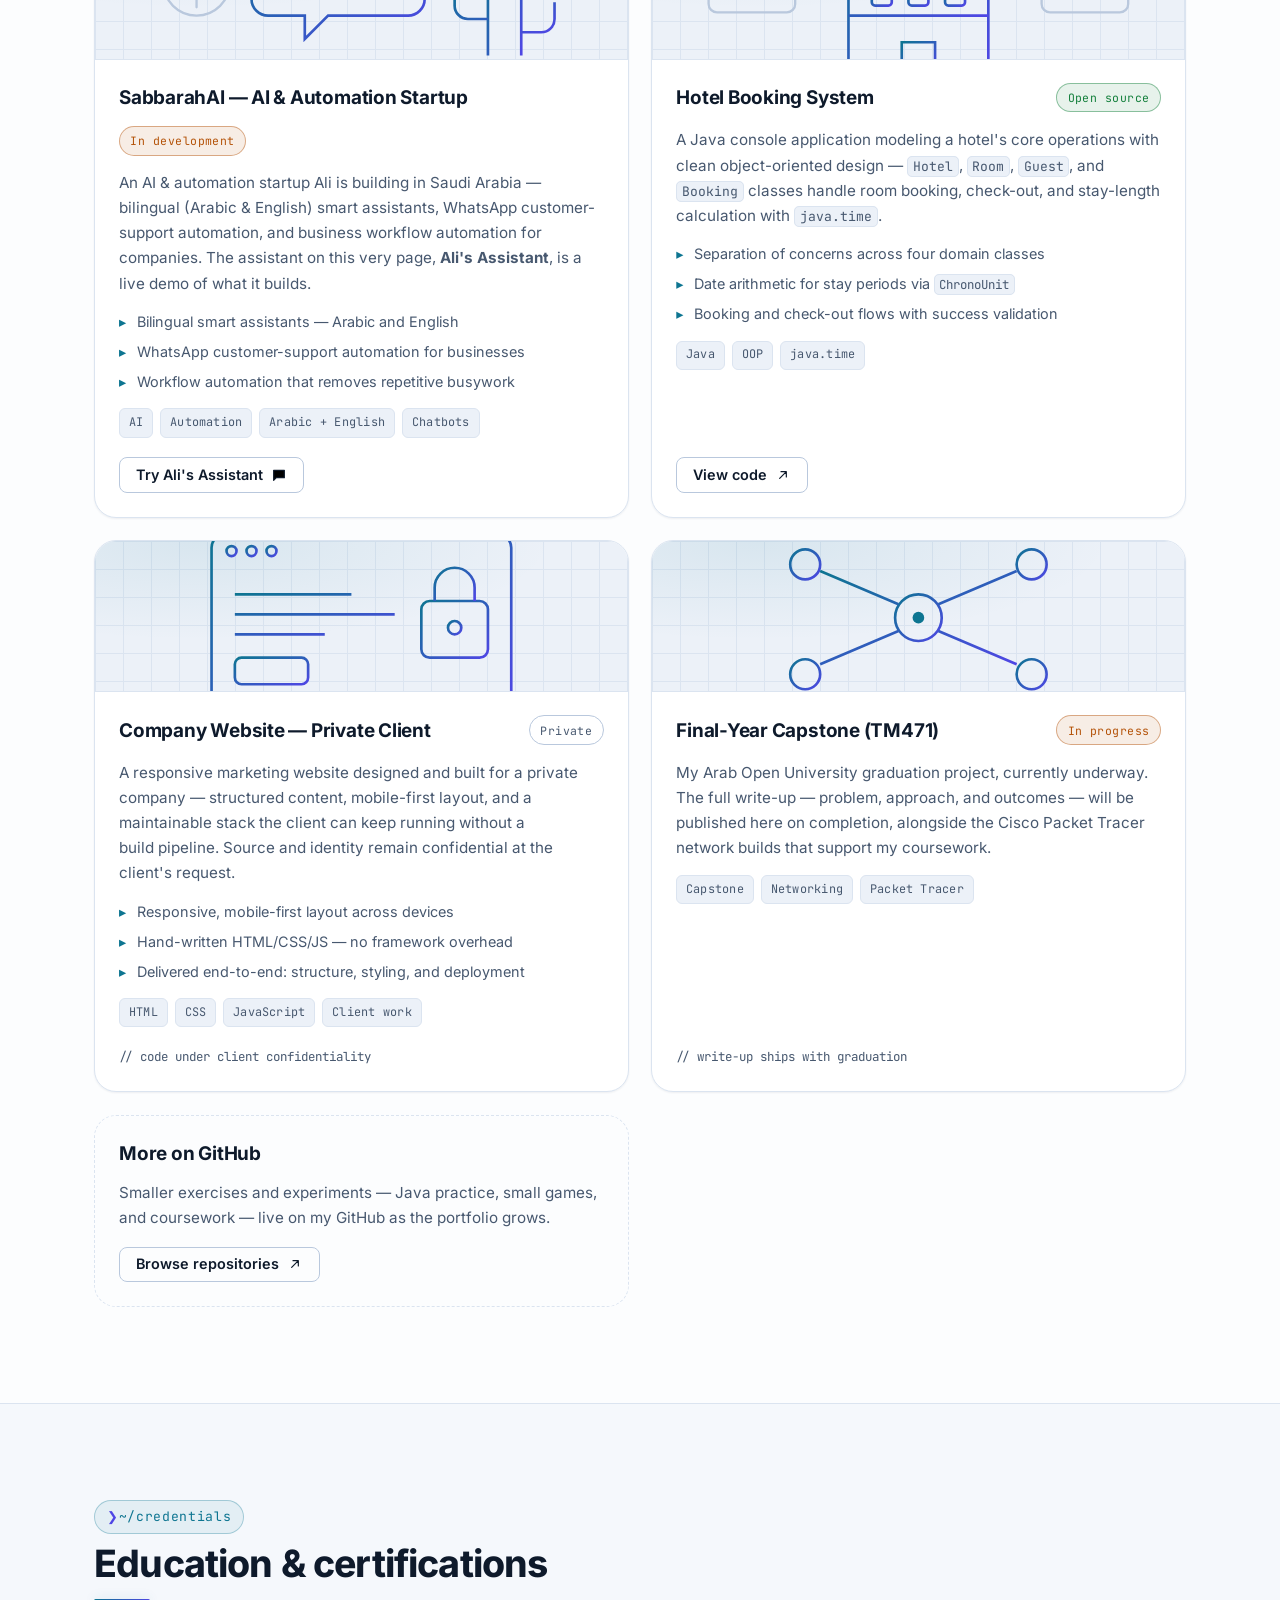
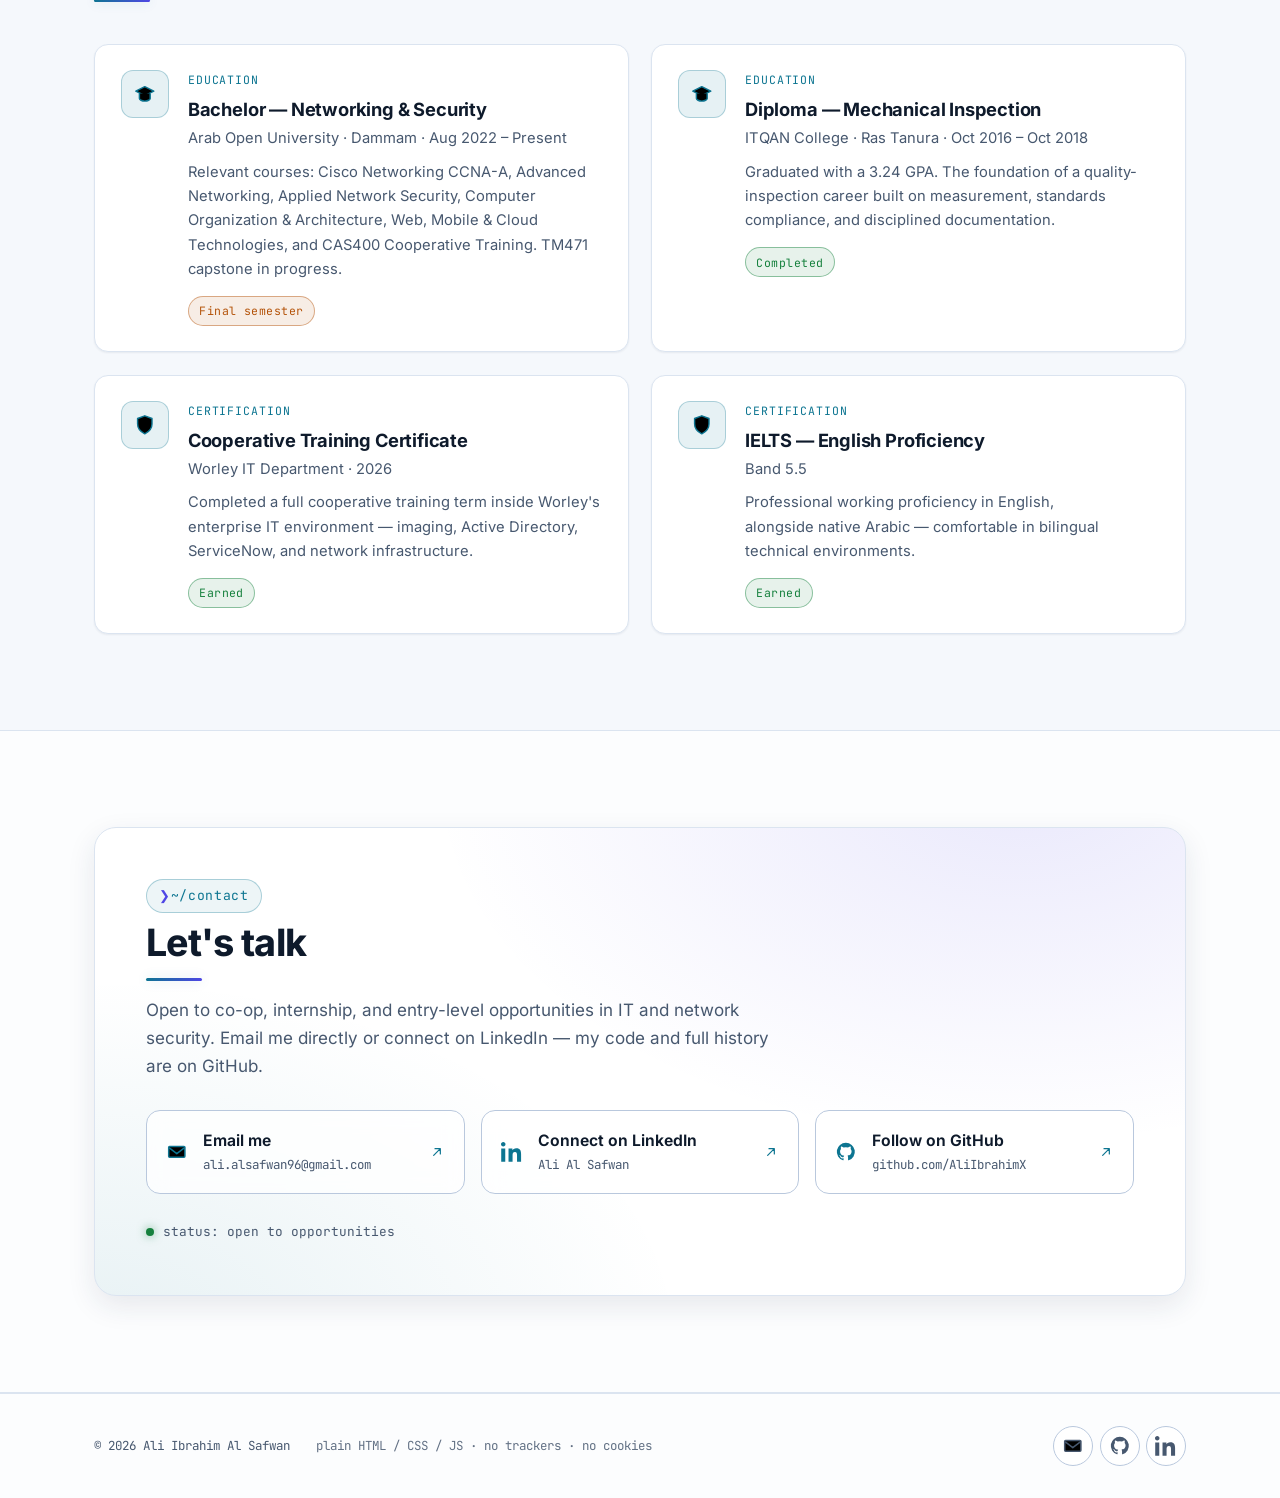
==== commit 65d0e0a8: "Add files via upload" ====
--- a/index.html
+++ b/index.html
@@ -143,7 +143,7 @@
         </div>
 
         <!-- Signature element: a terminal session that "scans" the owner -->
-        <div class="terminal reveal" role="img" aria-label="Stylized terminal running a profile scan: role IT and network security; status final-semester student; experience Worley IT co-op, February to April 2026; certified Worley cooperative training; interests: network defense and AI.">
+        <div class="terminal reveal" role="img" aria-label="Stylized terminal running a profile scan: role IT and network security; status final-semester student; experience Worley IT co-op, February to April 2026; certified Worley cooperative training; building SabbarahAI, an AI and automation startup; interests: network defense and AI.">
           <div class="terminal-bar" aria-hidden="true">
             <span class="t-dot t-red"></span><span class="t-dot t-amber"></span><span class="t-dot t-green"></span>
             <span class="terminal-title mono">ali@netsec: ~</span>
@@ -156,6 +156,7 @@
               <p>[ OK ] status ....... final-semester student</p>
               <p>[ OK ] experience ... Worley IT · Feb–Apr 2026</p>
               <p>[ OK ] certified .... Worley co-op training</p>
+              <p>[ OK ] building ..... SabbarahAI · AI startup</p>
               <p>[ OK ] interests .... network defense · AI</p>
               <p>$ open ./projects</p>
             </noscript>
@@ -205,8 +206,8 @@
               <span class="stat-label">months of industry co-op experience at Worley</span>
             </div>
             <div class="stat-tile">
-              <span class="stat-num mono" data-count="2">0</span>
-              <span class="stat-label">projects built — one shipped for a private client</span>
+              <span class="stat-num mono" data-count="3">0</span>
+              <span class="stat-label">projects — one shipped for a client, one AI startup in development</span>
             </div>
             <div class="stat-tile">
               <span class="stat-num mono stat-final">Final<span class="stat-sub">semester</span></span>
@@ -376,6 +377,53 @@
         <h2 class="section-title reveal" id="projects-heading">What I've built</h2>
 
         <div class="projects-grid">
+          <!-- SabbarahAI -->
+          <article class="project-card reveal">
+            <div class="project-art" aria-hidden="true">
+              <svg viewBox="0 0 320 150" preserveAspectRatio="xMidYMid slice">
+                <defs><linearGradient id="pa0" x1="0" y1="0" x2="1" y2="1"><stop offset="0" stop-color="var(--accent)"/><stop offset="1" stop-color="var(--accent-2)"/></linearGradient></defs>
+                <g fill="none" stroke="url(#pa0)" stroke-width="1.6">
+                  <path d="M104 40h84a10 10 0 0 1 10 10v34a10 10 0 0 1-10 10h-48l-14 14v-14h-22a10 10 0 0 1-10-10V50a10 10 0 0 1 10-10Z"/>
+                  <circle cx="128" cy="67" r="3"/><circle cx="146" cy="67" r="3"/><circle cx="164" cy="67" r="3"/>
+                </g>
+                <g fill="none" stroke="url(#pa0)" stroke-width="1.6">
+                  <path d="M236 118V70a10 10 0 0 1 20 0v48"/>
+                  <path d="M236 96h-12a8 8 0 0 1-8-8V78m40 26h12a8 8 0 0 0 8-8V86"/>
+                </g>
+                <g fill="none" stroke="var(--border-strong)" stroke-width="1.4">
+                  <path d="M46 74h30M61 59v30" stroke-linecap="round"/>
+                  <circle cx="61" cy="74" r="20"/>
+                </g>
+              </svg>
+            </div>
+            <div class="project-body">
+              <div class="project-top">
+                <h3 class="project-title">SabbarahAI — AI &amp; Automation Startup</h3>
+                <span class="badge badge-progress mono">In development</span>
+              </div>
+              <p class="project-desc">
+                An AI &amp; automation startup Ali is building in Saudi Arabia — bilingual
+                (Arabic &amp; English) smart assistants, WhatsApp customer-support automation,
+                and business workflow automation for companies. The assistant on this very
+                page, <strong>Ali's Assistant</strong>, is a live demo of what it builds.
+              </p>
+              <ul class="project-points">
+                <li>Bilingual smart assistants — Arabic and English</li>
+                <li>WhatsApp customer-support automation for businesses</li>
+                <li>Workflow automation that removes repetitive busywork</li>
+              </ul>
+              <div class="tag-row">
+                <span class="tag mono">AI</span><span class="tag mono">Automation</span><span class="tag mono">Arabic + English</span><span class="tag mono">Chatbots</span>
+              </div>
+              <div class="project-links">
+                <button type="button" class="btn btn-outline btn-sm" data-open-chat>
+                  Try Ali's Assistant
+                  <svg class="icon icon-sm" viewBox="0 0 24 24" aria-hidden="true"><path stroke="currentColor" stroke-width="1.8" stroke-linecap="round" stroke-linejoin="round" d="M4 5h16v11H8l-4 4V5Z"/></svg>
+                </button>
+              </div>
+            </div>
+          </article>
+
           <!-- Hotel booking system -->
           <article class="project-card reveal">
             <div class="project-art" aria-hidden="true">
@@ -653,16 +701,17 @@
 
   <!-- ================= CHAT ASSISTANT ================= -->
   <div class="pc-root">
-    <button type="button" class="pc-launcher" id="pc-launcher" aria-haspopup="dialog" aria-expanded="false" aria-controls="pc-panel" aria-label="Open chat assistant">
+    <button type="button" class="pc-launcher" id="pc-launcher" aria-haspopup="dialog" aria-expanded="false" aria-controls="pc-panel" aria-label="Open Ali's Assistant — chat in English or Arabic">
       <svg class="icon pc-launcher-icon pc-launcher-icon-open" viewBox="0 0 24 24" aria-hidden="true"><path stroke="currentColor" stroke-width="1.8" stroke-linecap="round" stroke-linejoin="round" d="M4 5h16v11H8l-4 4V5Z"/><circle cx="9" cy="10.5" r="1" fill="currentColor"/><circle cx="13" cy="10.5" r="1" fill="currentColor"/><circle cx="17" cy="10.5" r="1" fill="currentColor"/></svg>
       <svg class="icon pc-launcher-icon pc-launcher-icon-close" viewBox="0 0 24 24" aria-hidden="true"><path stroke="currentColor" stroke-width="1.8" stroke-linecap="round" d="M6 6l12 12M18 6 6 18"/></svg>
       <span class="pc-launcher-ping" aria-hidden="true"></span>
     </button>
 
-    <div class="pc-panel" id="pc-panel" role="dialog" aria-label="Chat with Ali's site assistant">
+    <div class="pc-panel" id="pc-panel" role="dialog" aria-label="Ali's Assistant — chat about Ali in English or Arabic">
       <div class="pc-bar">
         <span class="t-dot t-red"></span><span class="t-dot t-amber"></span><span class="t-dot t-green"></span>
-        <span class="pc-bar-title mono">ali@netsec: ~/chat</span>
+        <span class="pc-bar-title mono">ali@netsec: ~/assistant</span>
+        <button type="button" class="pc-lang mono" id="pc-lang" aria-label="Change assistant language">auto</button>
         <button type="button" class="pc-close" id="pc-close" aria-label="Close chat">
           <svg class="icon icon-sm" viewBox="0 0 24 24" aria-hidden="true"><path stroke="currentColor" stroke-width="1.8" stroke-linecap="round" d="M6 6l12 12M18 6 6 18"/></svg>
         </button>
@@ -674,7 +723,7 @@
 
       <form class="pc-input-row" id="pc-form">
         <span class="pc-prompt mono" aria-hidden="true">$</span>
-        <input type="text" class="pc-input mono" id="pc-input" placeholder="Ask about skills, experience, projects…" autocomplete="off" aria-label="Type a message">
+        <input type="text" class="pc-input mono" id="pc-input" placeholder="Ask about Ali — English or عربي…" autocomplete="off" aria-label="Message Ali's Assistant in English or Arabic">
         <button type="submit" class="pc-send" aria-label="Send message">
           <svg class="icon icon-sm" viewBox="0 0 24 24" aria-hidden="true"><path stroke="currentColor" stroke-width="1.8" stroke-linecap="round" stroke-linejoin="round" d="M4 12h15m0 0-6-6m6 6-6 6"/></svg>
         </button>
--- a/css/styles.css
+++ b/css/styles.css
@@ -278,7 +278,16 @@
   padding: calc(var(--header-h) + 3rem) 0 4.5rem;
   overflow: hidden;
 }
-.hero-canvas { position: absolute; inset: 0; width: 100%; height: 100%; }
+/* The constellation is a fixed layer behind the WHOLE page (it lives
+   in the hero markup but escapes it via position: fixed), so every
+   section sits over the same living network backdrop. */
+.hero-canvas {
+  position: fixed; inset: 0; z-index: -1;
+  width: 100%; height: 100%;
+  pointer-events: none;
+  opacity: 0.55;
+}
+:root[data-theme="light"] .hero-canvas { opacity: 0.5; }
 .hero-grid-bg {
   position: absolute; inset: 0; pointer-events: none;
   background-image:
@@ -450,34 +459,73 @@
   background: color-mix(in srgb, var(--accent) 10%, transparent);
   border: 1px solid color-mix(in srgb, var(--accent) 28%, transparent);
 }
-.skill-list { margin-top: 1.15rem; display: grid; gap: 0.62rem; }
+.skill-list { margin-top: 1.15rem; display: grid; gap: 0.95rem; }
 .skill-item {
-  display: grid; grid-template-columns: 1fr auto auto;
-  align-items: center; gap: 0.8rem;
+  display: grid;
+  grid-template-columns: 1fr auto;
+  grid-template-areas:
+    "name tier"
+    "meter meter";
+  align-items: center;
+  column-gap: 0.8rem; row-gap: 0.42rem;
   font-size: 0.92rem;
 }
-.skill-name { color: var(--text); }
-.skill-tier { font-size: 0.7rem; letter-spacing: 0.04em; width: 5.4em; text-align: right; }
-.skill-item[data-level="learning"]   .skill-tier { color: var(--level-learning); }
-.skill-item[data-level="familiar"]   .skill-tier { color: var(--level-familiar); }
-.skill-item[data-level="proficient"] .skill-tier { color: var(--level-proficient); }
-
-/* Signal meter: three segments, lit per tier, staggered on reveal */
-.skill-meter { display: inline-flex; gap: 4px; }
-.skill-meter i {
-  width: 15px; height: 7px; border-radius: 3px;
-  background: var(--border);
-  transform: scaleX(0.4); transform-origin: left;
-  opacity: 0.6;
-  transition: background var(--t-med), transform 380ms var(--ease), opacity 380ms var(--ease);
-}
-.skill-item.in-view .skill-meter i { transform: scaleX(1); opacity: 1; }
-.skill-item.in-view .skill-meter i:nth-child(2) { transition-delay: 90ms; }
-.skill-item.in-view .skill-meter i:nth-child(3) { transition-delay: 180ms; }
-
-.skill-item[data-level="learning"].in-view   .skill-meter i:nth-child(1) { background: var(--level-learning); }
-.skill-item[data-level="familiar"].in-view   .skill-meter i:nth-child(-n+2) { background: var(--level-familiar); }
-.skill-item[data-level="proficient"].in-view .skill-meter i { background: var(--level-proficient); }
+.skill-name { grid-area: name; color: var(--text); font-weight: 500; }
+.skill-tier {
+  grid-area: tier;
+  font-size: 0.64rem; letter-spacing: 0.06em; line-height: 1;
+  padding: 0.22rem 0.55rem; border-radius: 999px;
+  border: 1px solid transparent;
+}
+.skill-item[data-level="learning"] .skill-tier {
+  color: var(--level-learning);
+  border-color: color-mix(in srgb, var(--level-learning) 38%, transparent);
+  background: color-mix(in srgb, var(--level-learning) 8%, transparent);
+}
+.skill-item[data-level="familiar"] .skill-tier {
+  color: var(--level-familiar);
+  border-color: color-mix(in srgb, var(--level-familiar) 38%, transparent);
+  background: color-mix(in srgb, var(--level-familiar) 8%, transparent);
+}
+.skill-item[data-level="proficient"] .skill-tier {
+  color: var(--level-proficient);
+  border-color: color-mix(in srgb, var(--level-proficient) 38%, transparent);
+  background: color-mix(in srgb, var(--level-proficient) 8%, transparent);
+}
+
+/* Signal bar: a glowing track that fills to the tier on reveal.
+   (The markup's three <i> segments are kept — the first becomes
+   the fill, the other two are unused.) */
+.skill-meter {
+  grid-area: meter;
+  display: block; position: relative;
+  height: 6px; border-radius: 999px;
+  background: color-mix(in srgb, var(--border) 65%, transparent);
+  overflow: hidden;
+}
+.skill-meter i:nth-child(2),
+.skill-meter i:nth-child(3) { display: none; }
+.skill-meter i:first-child {
+  display: block;
+  height: 100%; width: 0;
+  border-radius: 999px;
+  transition: width 760ms var(--ease);
+}
+.skill-item[data-level="learning"] .skill-meter i:first-child {
+  background: linear-gradient(90deg, color-mix(in srgb, var(--level-learning) 45%, transparent), var(--level-learning));
+  box-shadow: 0 0 10px color-mix(in srgb, var(--level-learning) 55%, transparent);
+}
+.skill-item[data-level="familiar"] .skill-meter i:first-child {
+  background: linear-gradient(90deg, color-mix(in srgb, var(--level-familiar) 45%, transparent), var(--level-familiar));
+  box-shadow: 0 0 10px color-mix(in srgb, var(--level-familiar) 55%, transparent);
+}
+.skill-item[data-level="proficient"] .skill-meter i:first-child {
+  background: linear-gradient(90deg, color-mix(in srgb, var(--level-proficient) 45%, transparent), var(--level-proficient));
+  box-shadow: 0 0 10px color-mix(in srgb, var(--level-proficient) 55%, transparent);
+}
+.skill-item[data-level="learning"].in-view   .skill-meter i:first-child { width: 38%; }
+.skill-item[data-level="familiar"].in-view   .skill-meter i:first-child { width: 68%; }
+.skill-item[data-level="proficient"].in-view .skill-meter i:first-child { width: 94%; }
 
 .skill-legend {
   margin-top: 1.6rem;
@@ -485,7 +533,7 @@
   font-size: 0.76rem; color: var(--text-muted);
 }
 .skill-legend span { display: inline-flex; align-items: center; gap: 0.45rem; }
-.legend-dot { width: 9px; height: 9px; border-radius: 3px; display: inline-block; }
+.legend-dot { width: 16px; height: 6px; border-radius: 999px; display: inline-block; }
 .legend-dot[data-level="learning"]   { background: var(--level-learning); }
 .legend-dot[data-level="familiar"]   { background: var(--level-familiar); }
 .legend-dot[data-level="proficient"] { background: var(--level-proficient); }
@@ -792,6 +840,217 @@
 .pc-typing i:nth-child(2) { animation-delay: 0.15s; }
 .pc-typing i:nth-child(3) { animation-delay: 0.3s; }
 @keyframes pcTyping { 0%, 60%, 100% { opacity: 0.35; transform: translateY(0); } 30% { opacity: 1; transform: translateY(-2px); } }
+
+/* Bilingual support — Arabic messages flow right-to-left naturally */
+.pc-msg, .pc-input, .pc-chip { unicode-bidi: plaintext; }
+
+/* ---------- 18. GLOW SYSTEM ----------
+   Accent-tinted light layered onto the existing shadows. All
+   intensities run through four tokens, dialed down in light
+   theme so the site stays professional in both. */
+:root {
+  --glow-soft: color-mix(in srgb, var(--accent) 20%, transparent);
+  --glow-strong: color-mix(in srgb, var(--accent) 36%, transparent);
+  --glow-alt: color-mix(in srgb, var(--accent-2) 20%, transparent);
+  --glow-ambient: color-mix(in srgb, var(--accent) 10%, transparent);
+}
+:root[data-theme="light"] {
+  --glow-soft: color-mix(in srgb, var(--accent) 11%, transparent);
+  --glow-strong: color-mix(in srgb, var(--accent) 20%, transparent);
+  --glow-alt: color-mix(in srgb, var(--accent-2) 10%, transparent);
+  --glow-ambient: color-mix(in srgb, var(--accent) 5%, transparent);
+}
+
+/* Ambient hero light — two soft radial pools behind the content */
+.hero::before,
+.hero::after {
+  content: "";
+  position: absolute;
+  border-radius: 50%;
+  pointer-events: none;
+}
+.hero::before {
+  width: 38rem; height: 38rem; top: -12rem; right: -9rem;
+  background: radial-gradient(circle, var(--glow-soft), transparent 70%);
+}
+.hero::after {
+  width: 34rem; height: 34rem; bottom: -14rem; left: -11rem;
+  background: radial-gradient(circle, var(--glow-alt), transparent 70%);
+}
+
+/* Signature text + marks */
+.gradient-text { filter: drop-shadow(0 0 16px var(--glow-soft)); }
+.logo-mark svg { filter: drop-shadow(0 0 7px var(--glow-soft)); }
+.stat-num { text-shadow: 0 0 18px var(--glow-soft); }
+.nav-link.is-active::after { box-shadow: 0 0 8px var(--glow-strong); }
+.scroll-progress { box-shadow: 0 0 10px var(--glow-strong); }
+
+/* Terminal — brighter phosphor */
+.terminal { box-shadow: var(--shadow-lg), 0 0 0 1px var(--border), 0 0 52px var(--glow-ambient); }
+.t-prompt, .t-caret { text-shadow: 0 0 9px var(--glow-strong); }
+.t-caret { box-shadow: 0 0 9px var(--glow-strong); }
+.t-ok { text-shadow: 0 0 9px color-mix(in srgb, var(--ok) 30%, transparent); }
+.eyebrow-dot {
+  box-shadow:
+    0 0 0 3px color-mix(in srgb, var(--ok) 25%, transparent),
+    0 0 12px color-mix(in srgb, var(--ok) 60%, transparent);
+}
+.status-dot { box-shadow: 0 0 10px color-mix(in srgb, var(--ok) 60%, transparent); }
+
+/* Buttons + interactive elements */
+.btn-primary { box-shadow: var(--shadow-sm), 0 4px 18px var(--glow-soft); }
+.btn-primary:hover { box-shadow: 0 10px 32px var(--glow-strong); }
+.btn-outline:hover { box-shadow: 0 0 18px var(--glow-ambient); }
+.social-link:hover { box-shadow: 0 0 16px var(--glow-ambient); }
+
+/* Cards — accent-tinted lift on hover */
+.stat-tile:hover,
+.skill-card:hover,
+.cred-card:hover,
+.project-card:hover {
+  border-color: color-mix(in srgb, var(--accent) 40%, var(--border-strong));
+  box-shadow: var(--shadow-md), 0 0 30px var(--glow-ambient);
+}
+.contact-card:hover { box-shadow: var(--shadow-md), 0 0 26px var(--glow-soft); }
+.timeline-marker { box-shadow: 0 0 12px var(--glow-strong); }
+
+/* Floating UI */
+.back-to-top:hover { box-shadow: var(--shadow-md), 0 0 20px var(--glow-soft); }
+.pc-launcher { box-shadow: var(--shadow-lg), 0 0 24px var(--glow-soft); }
+.pc-launcher:hover { box-shadow: var(--shadow-lg), 0 0 34px var(--glow-strong); }
+.pc-panel { box-shadow: var(--shadow-lg), 0 0 44px var(--glow-ambient); }
+.pc-send:hover { box-shadow: 0 0 14px var(--glow-strong); }
+.pc-msg-user { box-shadow: 0 0 14px var(--glow-ambient); }
+
+/* ---------- 19. DESIGN 2.0 ----------
+   The refinement pass: full-page aurora atmosphere, gradient
+   card borders, glowing accents, and micro-interactions. All
+   token-driven, so both themes stay coherent. */
+
+/* Aurora — the whole page sits in soft accent light, not just the hero */
+html { background: var(--bg); }
+body { background: transparent; }
+body::before {
+  content: "";
+  position: fixed; inset: 0; z-index: -1;
+  pointer-events: none;
+  background:
+    radial-gradient(55rem 40rem at 85% -10%, var(--glow-ambient), transparent 62%),
+    radial-gradient(48rem 36rem at -12% 35%, color-mix(in srgb, var(--accent-2) 7%, transparent), transparent 62%),
+    radial-gradient(60rem 44rem at 65% 115%, color-mix(in srgb, var(--accent) 5%, transparent), transparent 62%);
+}
+.section-alt { background: color-mix(in srgb, var(--bg-elevated) 72%, transparent); }
+.site-footer { background: color-mix(in srgb, var(--bg-elevated) 72%, transparent); }
+
+/* Selection + scrollbar carry the accent */
+::selection { background: color-mix(in srgb, var(--accent) 30%, transparent); }
+::-webkit-scrollbar { width: 12px; }
+::-webkit-scrollbar-track { background: var(--bg); }
+::-webkit-scrollbar-thumb {
+  background: var(--border-strong);
+  border-radius: 6px;
+  border: 3px solid var(--bg);
+}
+::-webkit-scrollbar-thumb:hover { background: var(--accent); }
+
+/* Header — glass with a light seam when scrolled */
+.site-header.is-scrolled { box-shadow: var(--shadow-sm), 0 10px 34px var(--glow-ambient); }
+.nav-link:hover { background: color-mix(in srgb, var(--accent) 7%, transparent); }
+
+/* Hero name — lit from above, fading into accent light */
+.hero-name {
+  background: linear-gradient(180deg, var(--text) 52%, color-mix(in srgb, var(--text) 60%, var(--accent)));
+  -webkit-background-clip: text; background-clip: text; color: transparent;
+  filter: drop-shadow(0 2px 22px var(--glow-ambient));
+}
+
+/* Terminal — faint CRT scanlines */
+.terminal-body {
+  background: repeating-linear-gradient(
+    0deg,
+    transparent 0 2px,
+    color-mix(in srgb, var(--accent) 2.5%, transparent) 2px 3px
+  );
+}
+
+/* Section headers — eyebrow becomes a pill, title gets a glowing bar */
+.section-eyebrow {
+  display: inline-flex; align-items: center;
+  border: 1px solid color-mix(in srgb, var(--accent) 30%, transparent);
+  background: color-mix(in srgb, var(--accent) 7%, transparent);
+  padding: 0.3rem 0.75rem; border-radius: 999px;
+}
+.section-title::after {
+  content: "";
+  display: block;
+  width: 56px; height: 3px; border-radius: 3px;
+  margin-top: 0.85rem;
+  background: var(--accent-gradient);
+  box-shadow: 0 0 12px var(--glow-strong);
+}
+
+/* Buttons — shine sweep across the primary action */
+.btn { position: relative; overflow: hidden; }
+.btn-primary::after {
+  content: "";
+  position: absolute; top: 0; bottom: 0; left: -75%; width: 50%;
+  background: linear-gradient(100deg, transparent, rgba(255, 255, 255, 0.38), transparent);
+  transform: skewX(-20deg);
+  transition: left 520ms var(--ease);
+}
+.btn-primary:hover::after { left: 125%; }
+
+/* Badges — soft fills so states read instantly */
+.badge-live { background: color-mix(in srgb, var(--ok) 10%, transparent); }
+.badge-progress { background: color-mix(in srgb, var(--warn) 10%, transparent); }
+
+/* Cards — hover swaps the plain border for a gradient seam */
+.stat-tile:hover,
+.skill-card:hover,
+.timeline-card:hover,
+.cred-card:hover,
+.project-card:hover {
+  border-color: transparent;
+  background:
+    linear-gradient(var(--surface), var(--surface)) padding-box,
+    linear-gradient(135deg,
+      color-mix(in srgb, var(--accent) 60%, transparent),
+      color-mix(in srgb, var(--accent-2) 60%, transparent)) border-box;
+}
+
+/* Timeline — the spine emits light */
+.timeline::before { box-shadow: 0 0 12px var(--glow-soft); }
+
+/* Project art — same engineering grid as the hero backdrop */
+.project-art {
+  background:
+    radial-gradient(120% 120% at 20% 0%, color-mix(in srgb, var(--accent) 9%, transparent), transparent 55%),
+    linear-gradient(var(--border) 1px, transparent 1px) 0 0 / 28px 28px,
+    linear-gradient(90deg, var(--border) 1px, transparent 1px) 0 0 / 28px 28px,
+    var(--surface-alt);
+}
+
+/* Chat panel — frosted glass over the aurora */
+.pc-panel {
+  background: color-mix(in srgb, var(--bg-elevated) 86%, transparent);
+  -webkit-backdrop-filter: blur(16px);
+  backdrop-filter: blur(16px);
+}
+
+.pc-lang {
+  margin-left: auto;
+  border: 1px solid var(--border-strong);
+  background: var(--surface);
+  color: var(--accent);
+  border-radius: 999px;
+  padding: 0.14rem 0.55rem;
+  font-size: 0.74rem;
+  font-weight: 700;
+  min-width: 2.6rem;
+  transition: color var(--t-fast), border-color var(--t-fast);
+}
+.pc-lang:hover { border-color: var(--accent); }
+.pc-lang + .pc-close { margin-left: 0; }
 
 /* ---------- 16. MOTION ---------- */
 @keyframes blink { 50% { opacity: 0; } }
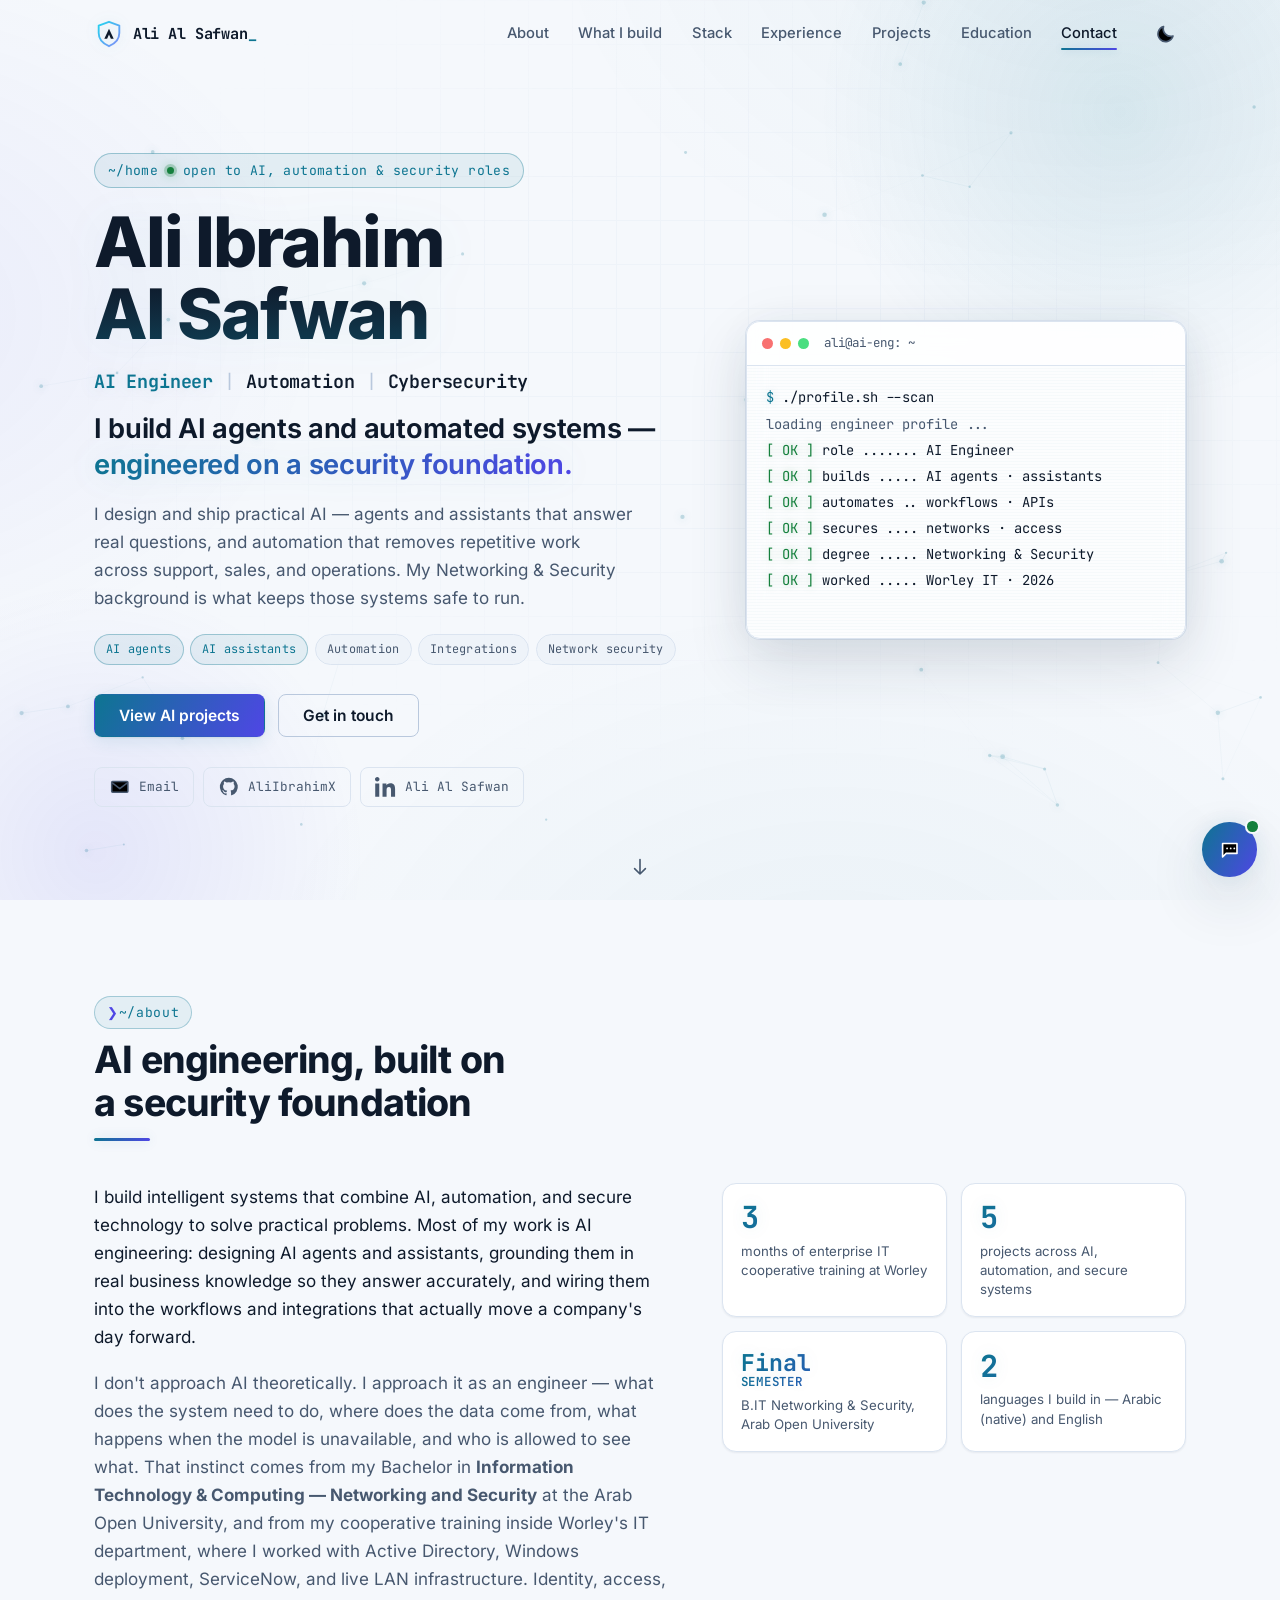
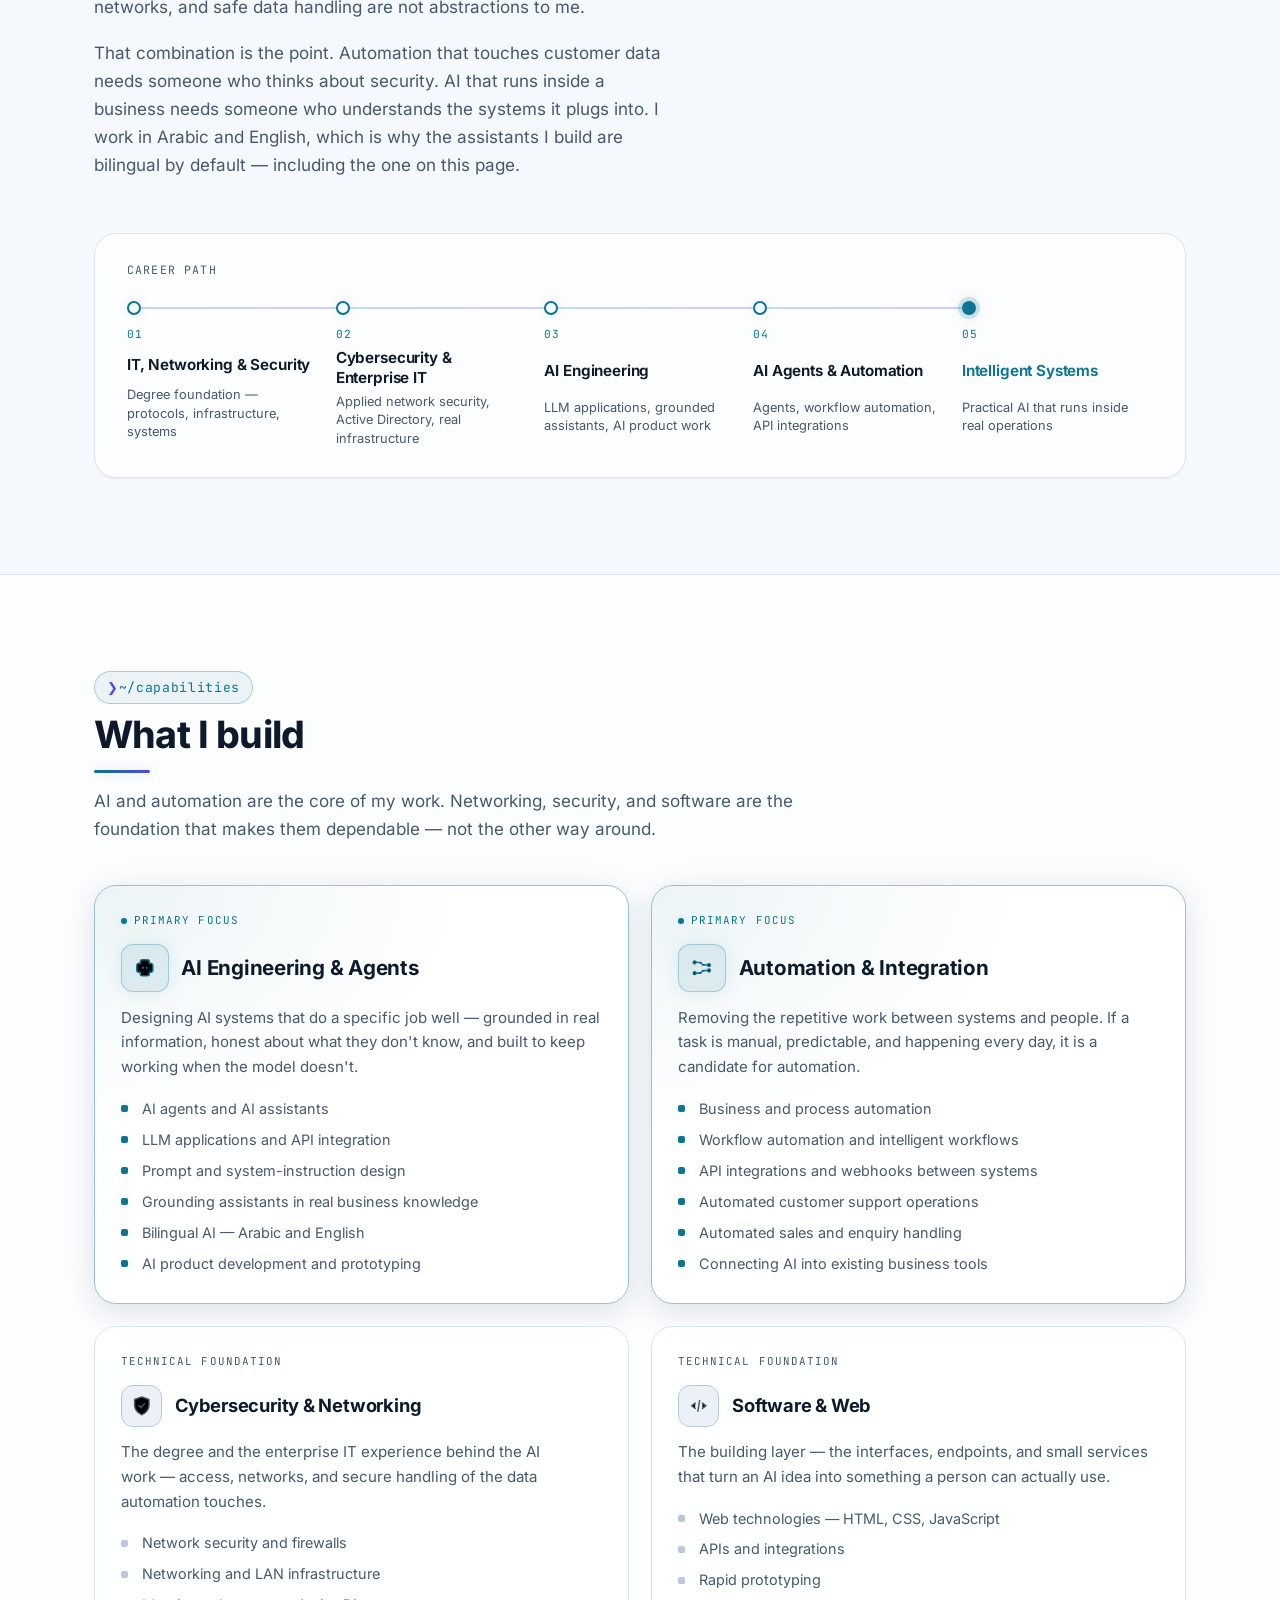
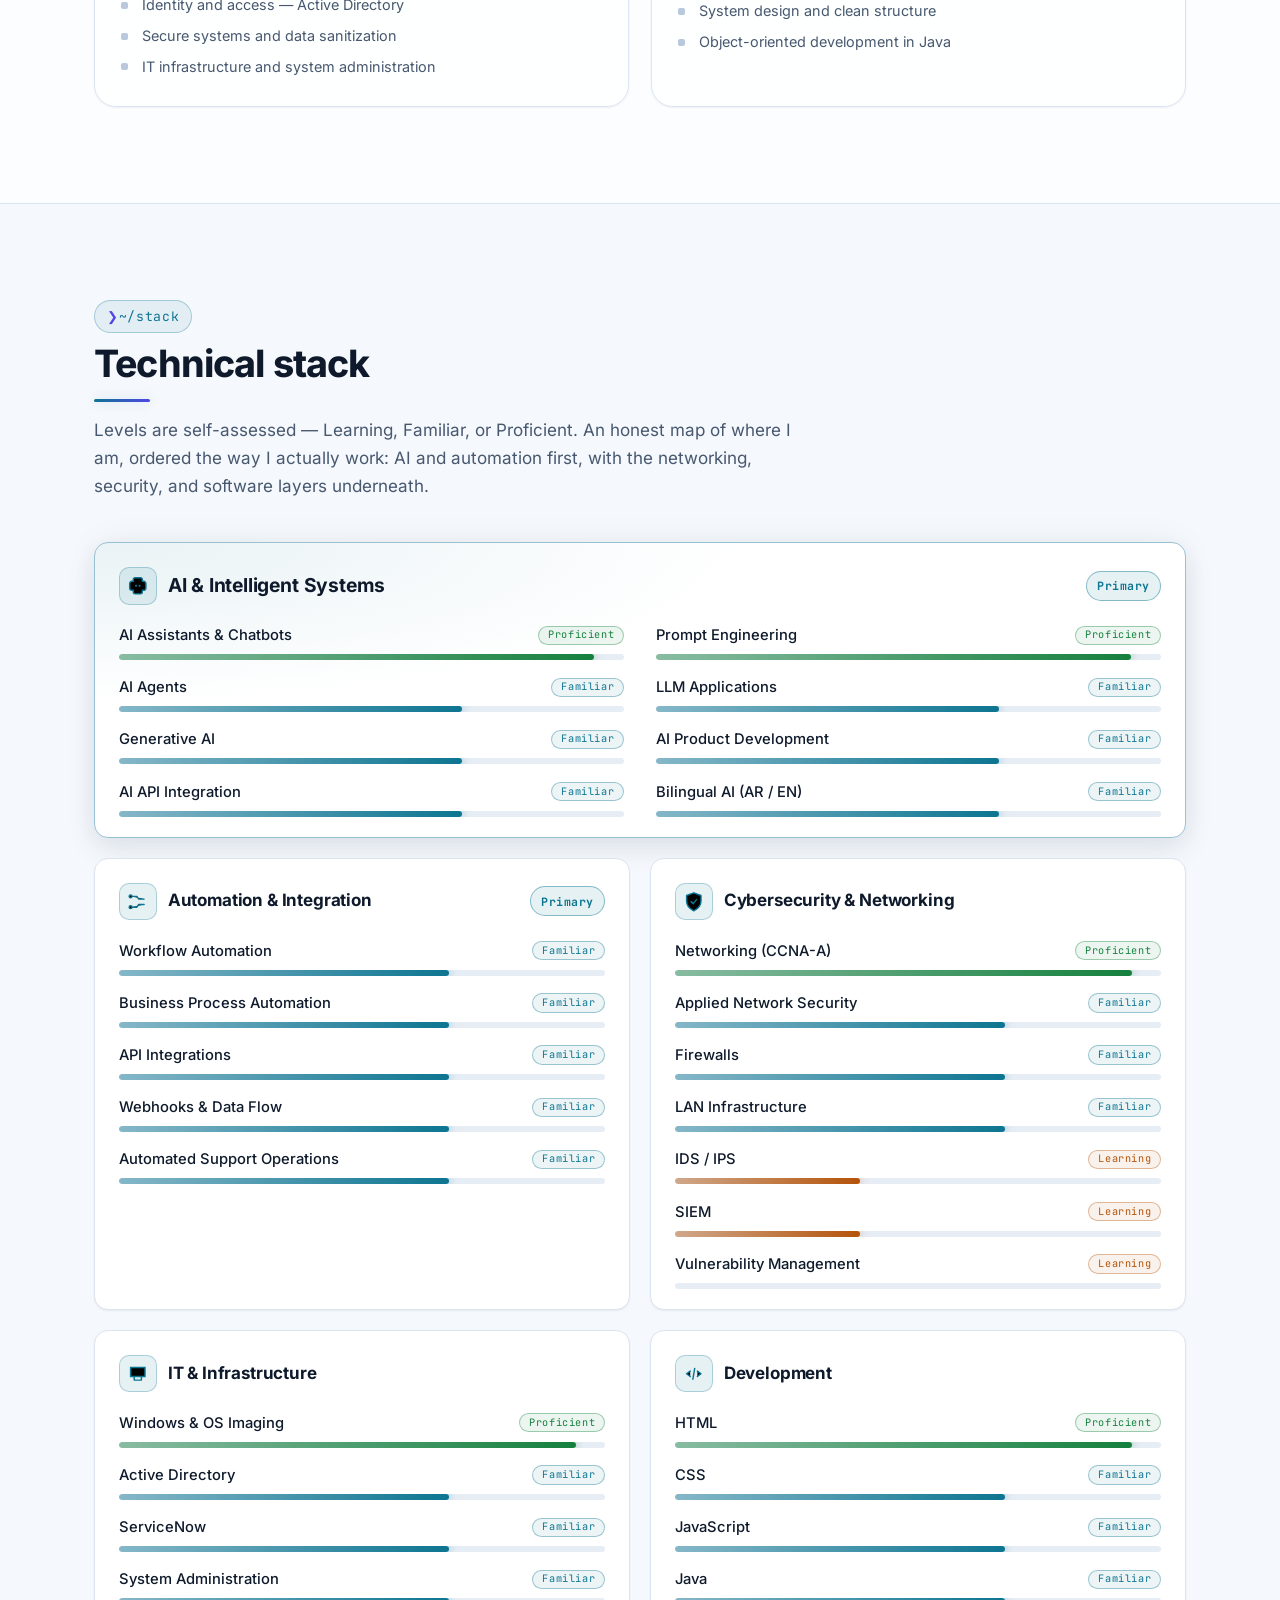
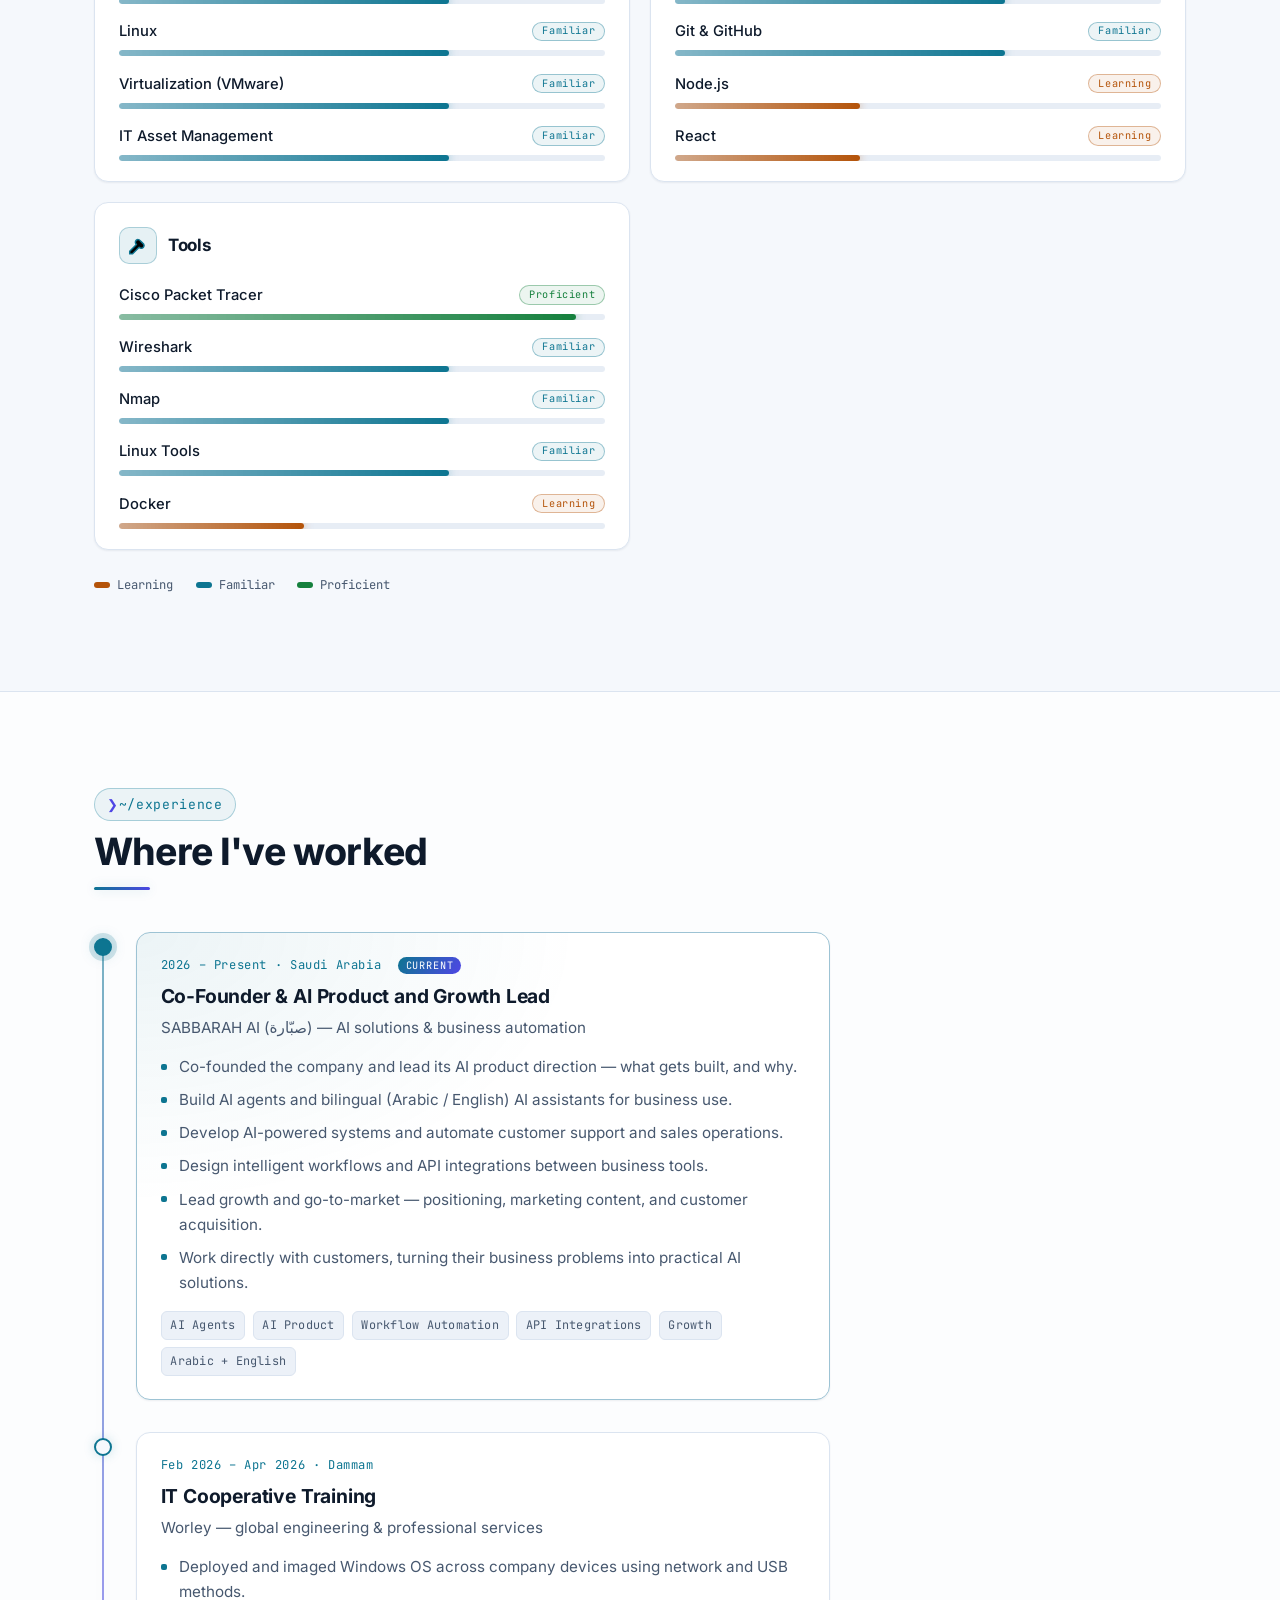
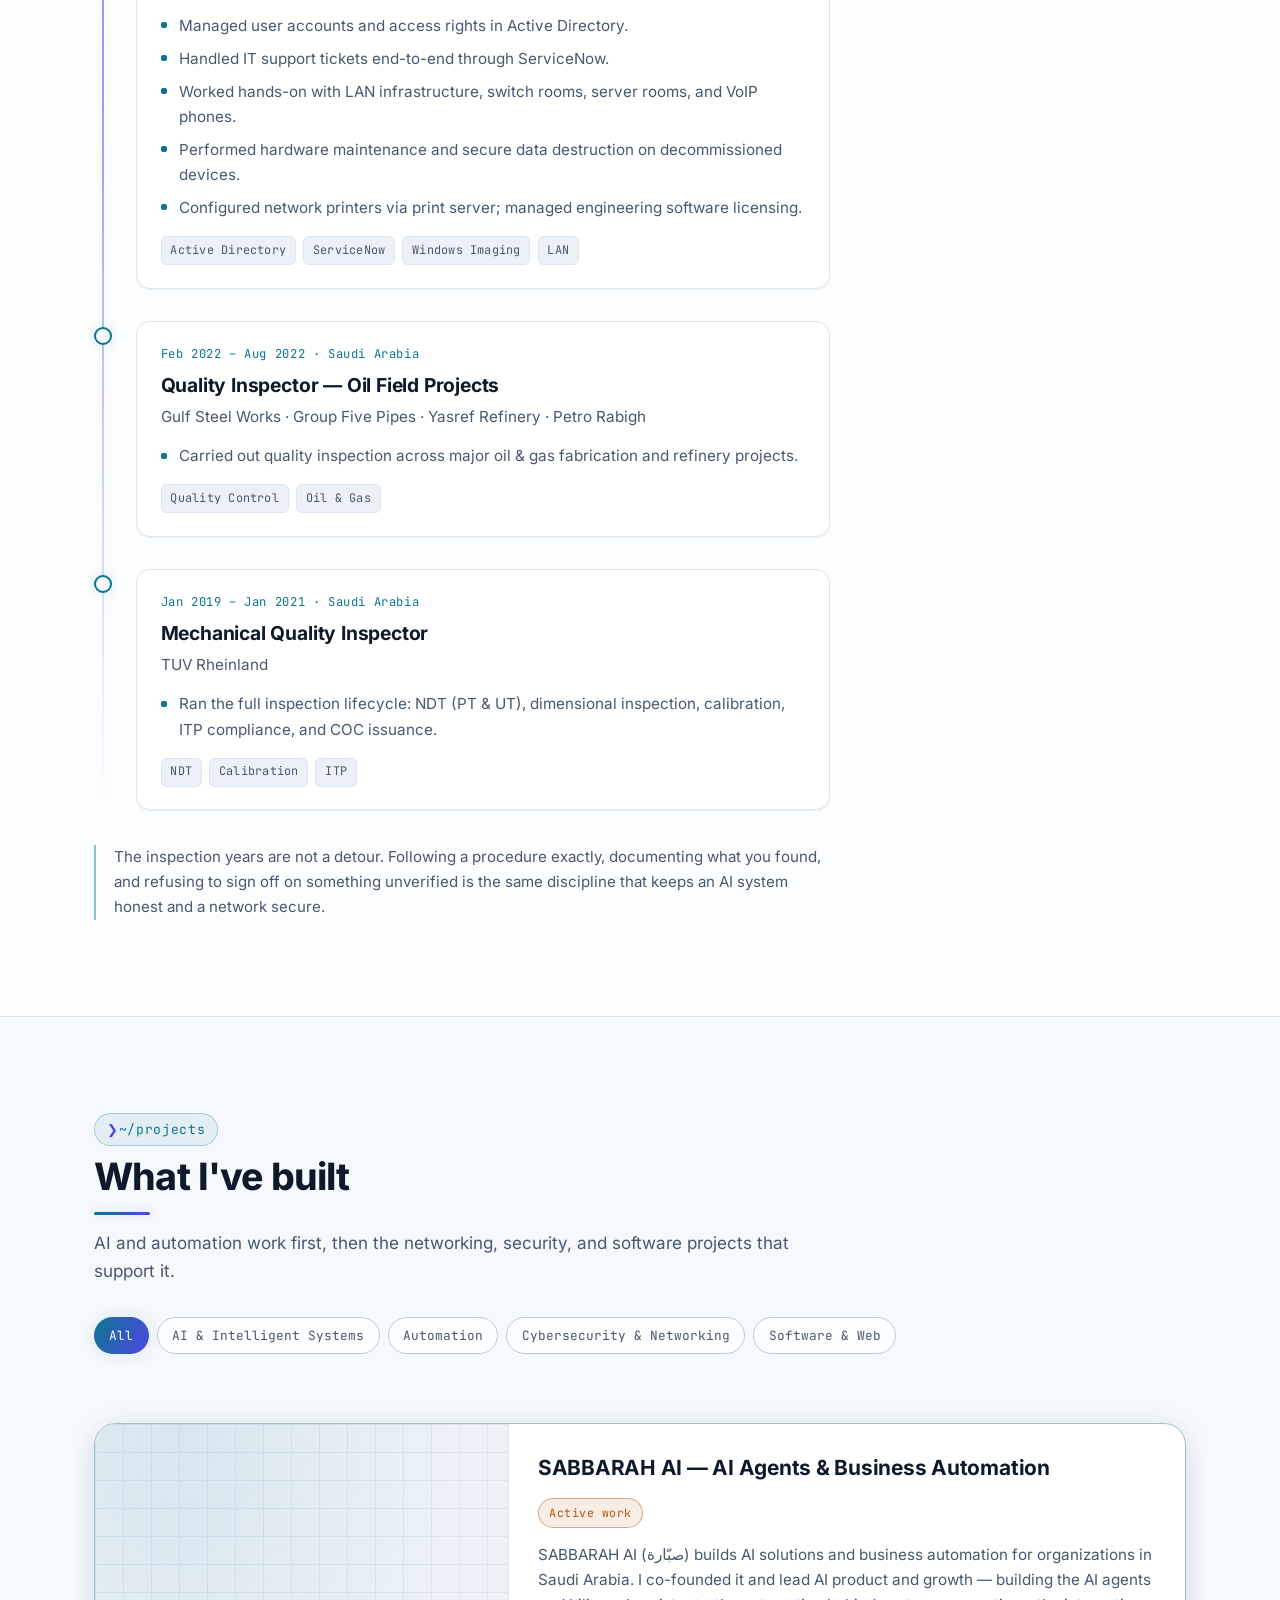
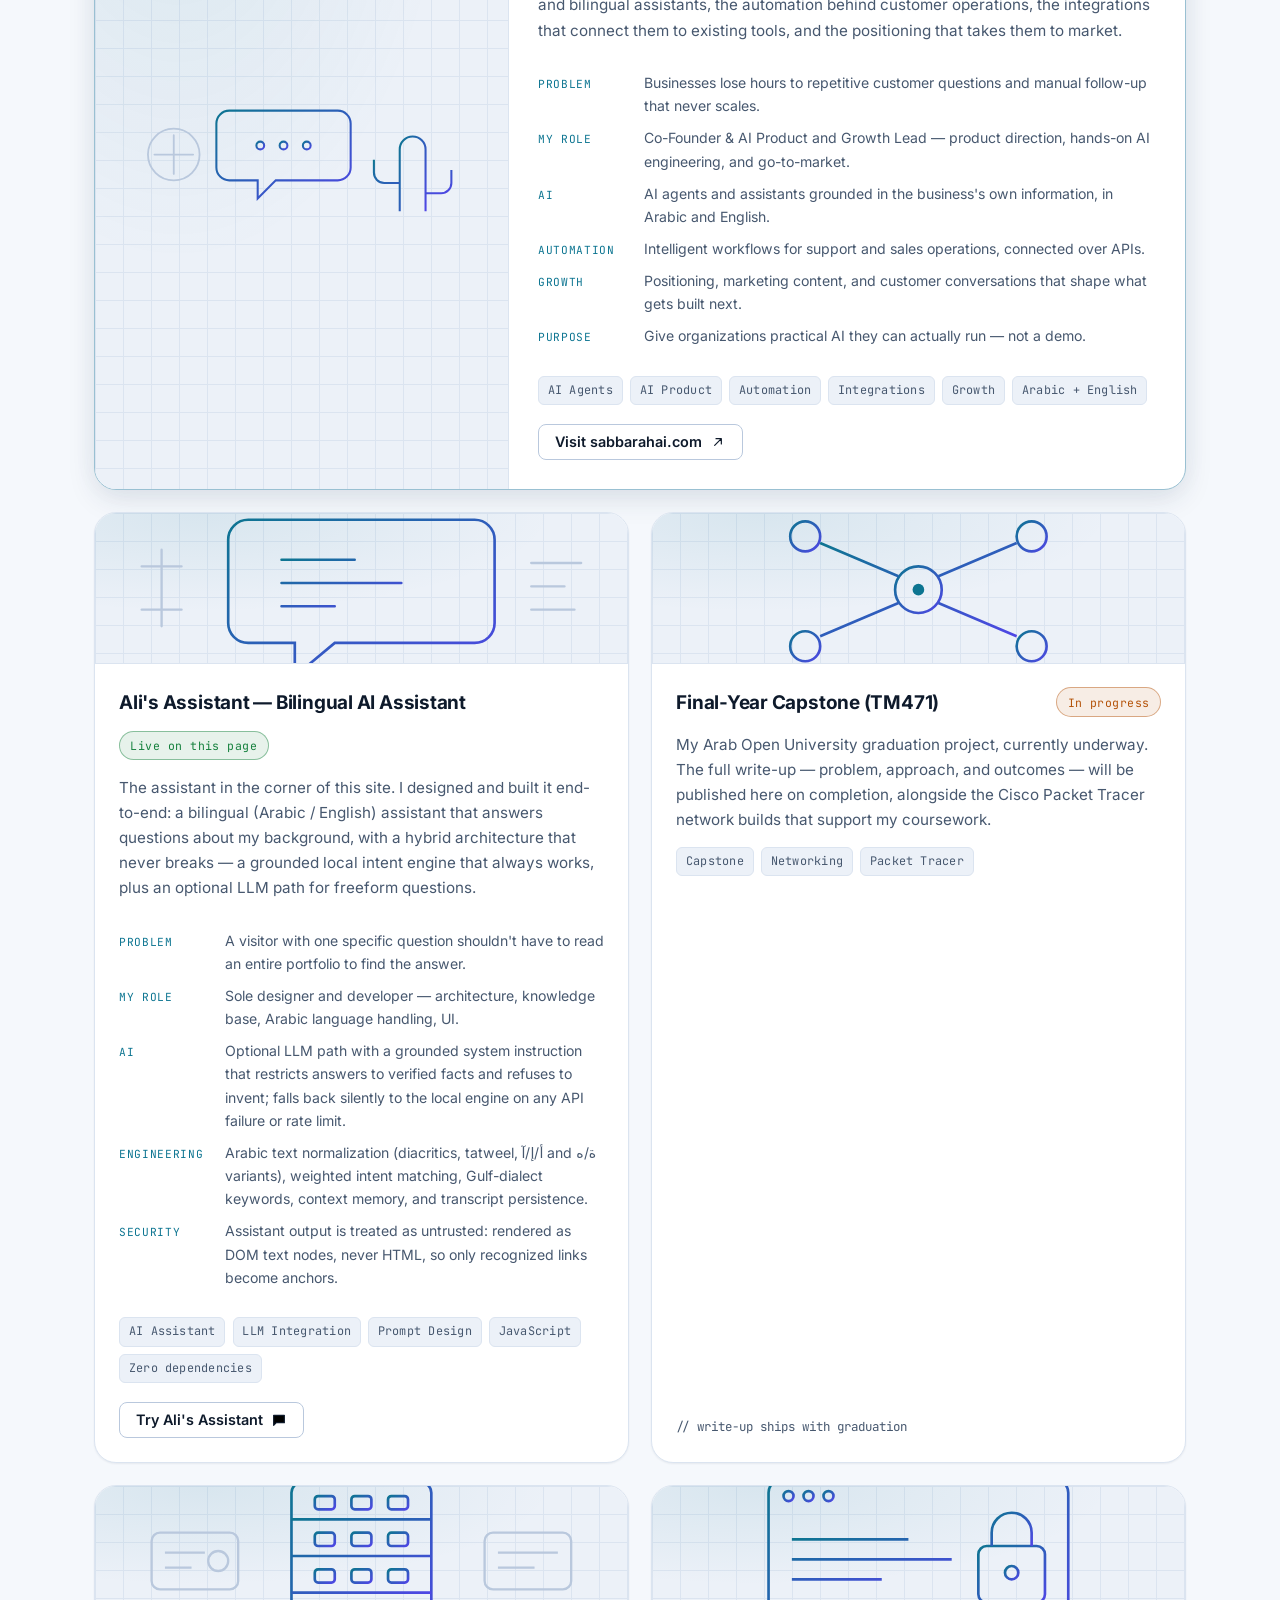
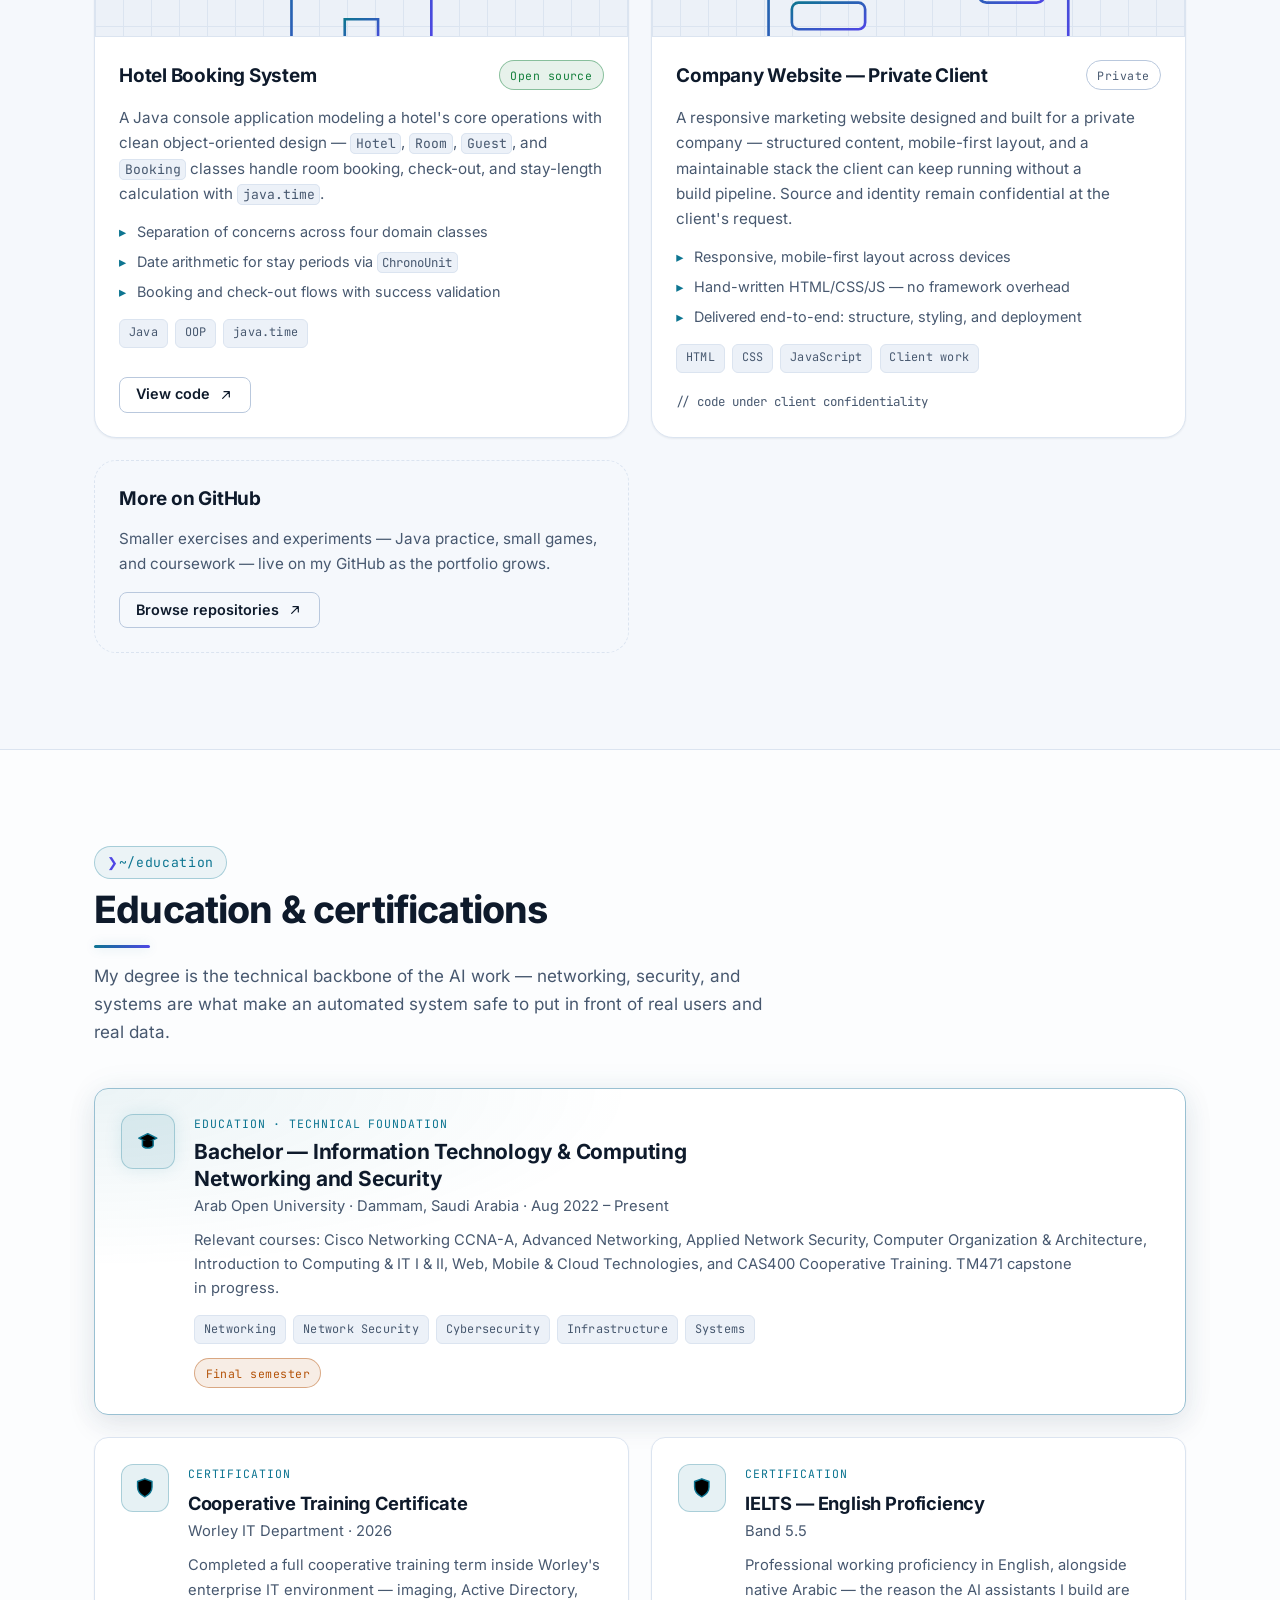
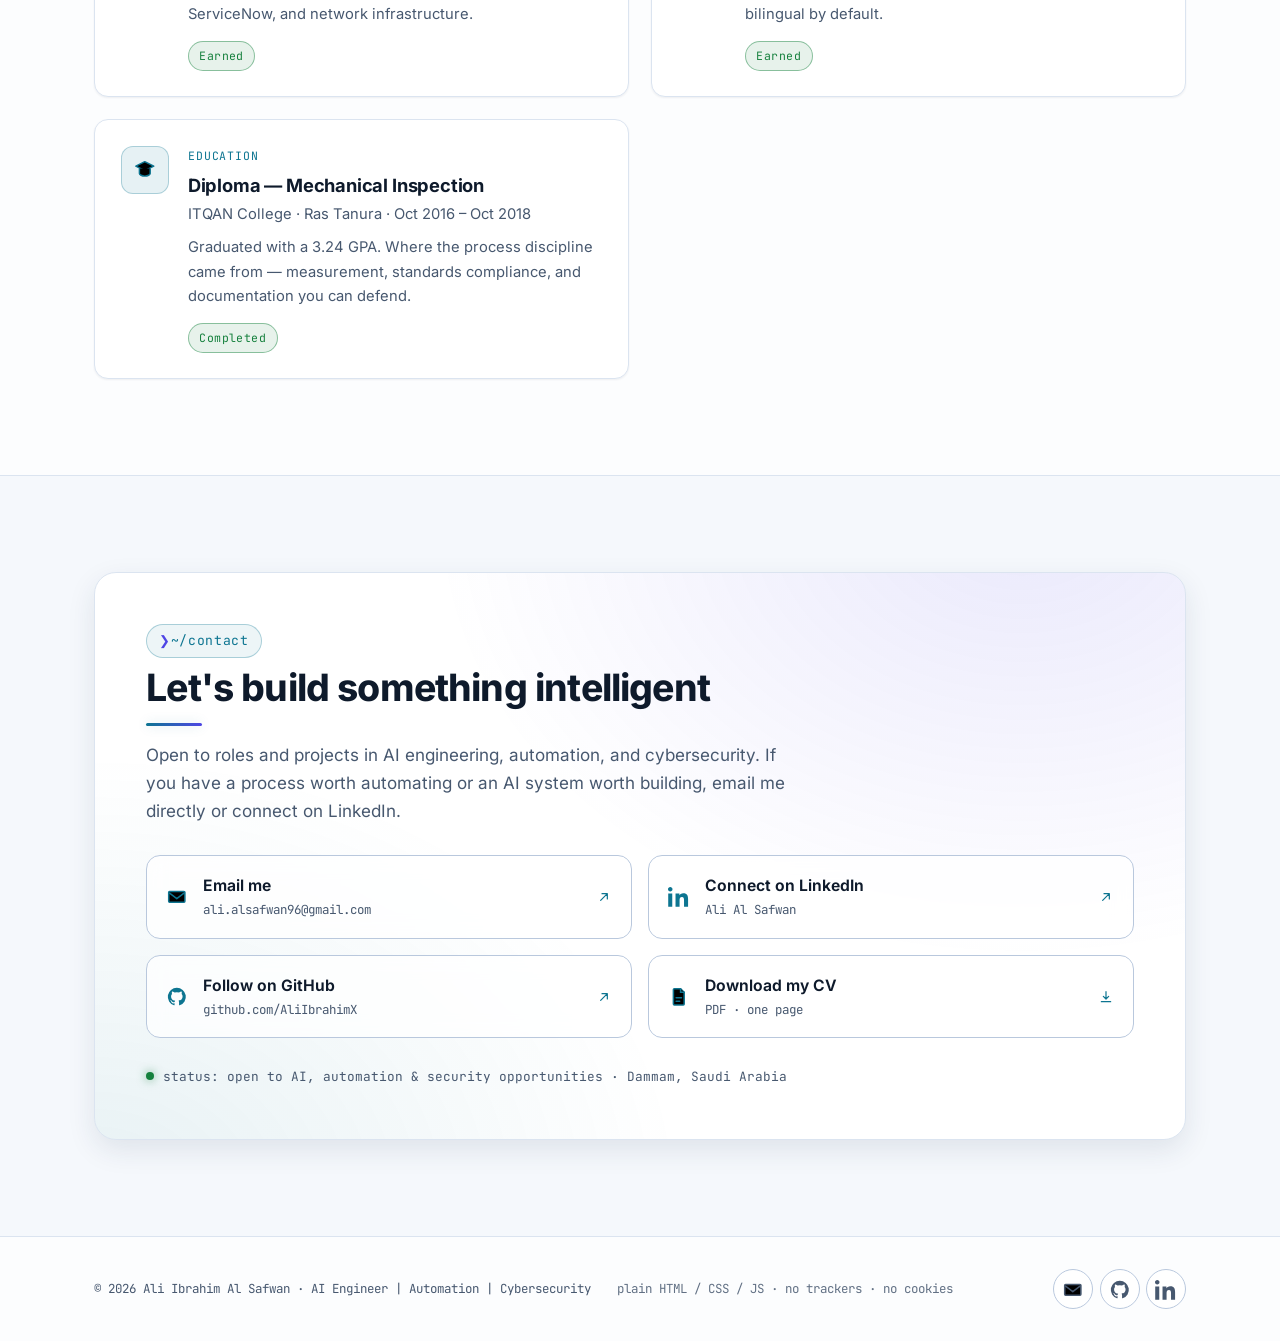
==== commit fe585fd8: "Add files via upload" ====
--- a/index.html
+++ b/index.html
@@ -13,8 +13,8 @@
 
   <meta charset="UTF-8">
   <meta name="viewport" content="width=device-width, initial-scale=1.0">
-  <title>Ali Ibrahim Al Safwan — IT &amp; Network Security</title>
-  <meta name="description" content="Ali Ibrahim Al Safwan — final-semester Networking &amp; Security student. Enterprise IT experience from Worley — Active Directory, ServiceNow, Windows imaging, LAN infrastructure — seeking a full-time IT role.">
+  <title>Ali Ibrahim Al Safwan — AI Engineer | Automation | Cybersecurity</title>
+  <meta name="description" content="Ali Ibrahim Al Safwan — AI Engineer building AI agents, LLM assistants, and business automation, on a networking and security foundation. Bachelor in Networking &amp; Security (Arab Open University) with enterprise IT experience from Worley. Based in Dammam, Saudi Arabia.">
   <meta name="author" content="Ali Ibrahim Al Safwan">
   <meta name="color-scheme" content="dark light">
   <meta name="theme-color" content="#0a0f1c">
@@ -22,19 +22,19 @@
 
   <!-- Open Graph -->
   <meta property="og:type" content="website">
-  <meta property="og:title" content="Ali Ibrahim Al Safwan — IT &amp; Network Security">
-  <meta property="og:description" content="Final-semester Networking &amp; Security student with enterprise IT experience from Worley, seeking a full-time IT role.">
+  <meta property="og:title" content="Ali Ibrahim Al Safwan — AI Engineer | Automation | Cybersecurity">
+  <meta property="og:description" content="AI Engineer building AI agents, LLM assistants, and business automation — on a networking and security foundation.">
   <meta property="og:url" content="https://aliibrahimx.github.io/">
   <meta property="og:site_name" content="Ali Ibrahim Al Safwan">
   <meta property="og:image" content="https://aliibrahimx.github.io/assets/og-image.png">
   <meta property="og:image:width" content="1200">
   <meta property="og:image:height" content="630">
-  <meta property="og:image:alt" content="Ali Ibrahim Al Safwan — IT and Network Security portfolio">
+  <meta property="og:image:alt" content="Ali Ibrahim Al Safwan — AI Engineer, Automation, Cybersecurity">
 
   <!-- Twitter -->
   <meta name="twitter:card" content="summary_large_image">
-  <meta name="twitter:title" content="Ali Ibrahim Al Safwan — IT &amp; Network Security">
-  <meta name="twitter:description" content="Final-semester Networking &amp; Security student with enterprise IT experience from Worley, seeking a full-time IT role.">
+  <meta name="twitter:title" content="Ali Ibrahim Al Safwan — AI Engineer | Automation | Cybersecurity">
+  <meta name="twitter:description" content="AI Engineer building AI agents, LLM assistants, and business automation — on a networking and security foundation.">
   <meta name="twitter:image" content="https://aliibrahimx.github.io/assets/og-image.png">
 
   <link rel="icon" href="assets/favicon.svg" type="image/svg+xml">
@@ -49,13 +49,23 @@
     "@type": "Person",
     "name": "Ali Ibrahim Al Safwan",
     "url": "https://aliibrahimx.github.io/",
-    "jobTitle": "IT & Network Security Student",
+    "jobTitle": "AI Engineer",
+    "description": "AI Engineer working across AI agents, business automation, and cybersecurity, with a Bachelor in Networking & Security.",
     "email": "mailto:ali.alsafwan96@gmail.com",
+    "address": {
+      "@type": "PostalAddress",
+      "addressLocality": "Dammam",
+      "addressRegion": "Eastern Province",
+      "addressCountry": "SA"
+    },
     "alumniOf": { "@type": "CollegeOrUniversity", "name": "Arab Open University" },
+    "knowsLanguage": ["Arabic", "English"],
     "knowsAbout": [
-      "Network Security", "Firewalls", "IDS/IPS", "SIEM", "Vulnerability Management",
-      "Cisco Networking", "Linux Administration", "System Administration", "Virtualization",
-      "Artificial Intelligence"
+      "AI Engineering", "Artificial Intelligence", "AI Agents", "Generative AI",
+      "LLM Applications", "AI Assistants", "Prompt Engineering", "AI Product Development",
+      "Business Automation", "Workflow Automation", "Process Automation", "API Integration",
+      "Intelligent Systems", "Cybersecurity", "Network Security", "Networking",
+      "IT Infrastructure", "Active Directory", "Cisco Networking", "Linux", "Virtualization"
     ],
     "sameAs": [
       "https://github.com/AliIbrahimX",
@@ -85,10 +95,11 @@
       <nav class="nav" id="primary-nav" aria-label="Primary">
         <ul class="nav-list">
           <li><a href="#about" class="nav-link">About</a></li>
-          <li><a href="#skills" class="nav-link">Skills</a></li>
+          <li><a href="#capabilities" class="nav-link">What I build</a></li>
+          <li><a href="#stack" class="nav-link">Stack</a></li>
           <li><a href="#experience" class="nav-link">Experience</a></li>
           <li><a href="#projects" class="nav-link">Projects</a></li>
-          <li><a href="#credentials" class="nav-link">Credentials</a></li>
+          <li><a href="#credentials" class="nav-link">Education</a></li>
           <li><a href="#contact" class="nav-link">Contact</a></li>
         </ul>
       </nav>
@@ -113,19 +124,39 @@
 
       <div class="container hero-inner">
         <div class="hero-copy">
-          <p class="eyebrow mono reveal">~/home <span class="eyebrow-dot" aria-hidden="true"></span> open to full-time IT opportunities</p>
+          <p class="eyebrow mono reveal">~/home <span class="eyebrow-dot" aria-hidden="true"></span> open to AI, automation &amp; security roles</p>
           <h1 class="hero-name reveal">Ali Ibrahim<br>Al&nbsp;Safwan</h1>
-          <p class="hero-title reveal">I keep systems running —<br><span class="gradient-text">and networks locked down.</span></p>
+
+          <!-- The professional headline: the first thing a visitor should read -->
+          <p class="role-line reveal" aria-label="AI Engineer, Automation, Cybersecurity">
+            <span class="role-part role-part-lead">AI Engineer</span>
+            <span class="role-sep" aria-hidden="true">|</span>
+            <span class="role-part">Automation</span>
+            <span class="role-sep" aria-hidden="true">|</span>
+            <span class="role-part">Cybersecurity</span>
+          </p>
+
+          <p class="hero-title reveal">I build AI agents and automated systems —<br><span class="gradient-text">engineered on a security foundation.</span></p>
           <p class="hero-summary reveal">
-            Final-semester Bachelor's student in Networking &amp; Security with real enterprise
-            experience from Worley's IT department — Windows imaging, Active Directory,
-            ServiceNow, and live network infrastructure — built on an earlier career in
-            industrial quality inspection.
+            I design and ship practical AI — agents and assistants that answer real questions,
+            and automation that removes repetitive work across support, sales, and operations.
+            My Networking &amp; Security background is what keeps those systems safe to run.
           </p>
+
+          <ul class="hero-pills reveal" aria-label="Focus areas">
+            <li class="hero-pill mono">AI agents</li>
+            <li class="hero-pill mono">AI assistants</li>
+            <li class="hero-pill mono">Automation</li>
+            <li class="hero-pill mono">Integrations</li>
+            <li class="hero-pill mono">Network security</li>
+          </ul>
+
+          <!-- Single call to action here by design; the CV download lives in the Contact section. -->
           <div class="hero-cta reveal">
-            <a href="#projects" class="btn btn-primary">View projects</a>
+            <a href="#projects" class="btn btn-primary">View AI projects</a>
             <a href="#contact" class="btn btn-outline">Get in touch</a>
           </div>
+
           <div class="hero-socials reveal">
             <a href="mailto:ali.alsafwan96@gmail.com" class="social-link" aria-label="Email Ali">
               <svg class="icon" viewBox="0 0 24 24" aria-hidden="true"><path stroke="currentColor" stroke-width="1.7" stroke-linejoin="round" d="M4 6h16a1 1 0 0 1 1 1v10a1 1 0 0 1-1 1H4a1 1 0 0 1-1-1V7a1 1 0 0 1 1-1Z"/><path stroke="currentColor" stroke-width="1.7" stroke-linecap="round" stroke-linejoin="round" d="m4 8 8 6 8-6"/></svg>
@@ -143,22 +174,23 @@
         </div>
 
         <!-- Signature element: a terminal session that "scans" the owner -->
-        <div class="terminal reveal" role="img" aria-label="Stylized terminal running a profile scan: role IT and network security; status final-semester student; experience Worley IT co-op, February to April 2026; certified Worley cooperative training; building SabbarahAI, an AI and automation startup; interests: network defense and AI.">
+        <div class="terminal reveal" role="img" aria-label="Stylized terminal running a profile scan: role AI engineer, automation and security; builds AI agents and bilingual LLM assistants; automates workflows, integrations and support operations; foundation is a Networking and Security degree at Arab Open University; enterprise IT experience at Worley from February to April 2026; AI and automation work with SABBARAH AI.">
           <div class="terminal-bar" aria-hidden="true">
             <span class="t-dot t-red"></span><span class="t-dot t-amber"></span><span class="t-dot t-green"></span>
-            <span class="terminal-title mono">ali@netsec: ~</span>
+            <span class="terminal-title mono">ali@ai-eng: ~</span>
           </div>
           <div class="terminal-body mono" id="terminal-body" aria-hidden="true">
             <!-- Lines are typed by js/main.js; this static fallback shows if JS is off -->
             <noscript>
-              <p>$ ./profile_scan.sh --target self</p>
-              <p>[ OK ] role ......... IT &amp; Network Security</p>
-              <p>[ OK ] status ....... final-semester student</p>
-              <p>[ OK ] experience ... Worley IT · Feb–Apr 2026</p>
-              <p>[ OK ] certified .... Worley co-op training</p>
-              <p>[ OK ] building ..... SabbarahAI · AI startup</p>
-              <p>[ OK ] interests .... network defense · AI</p>
-              <p>$ open ./projects</p>
+              <p>$ ./profile.sh --scan</p>
+              <p>[ OK ] role ....... AI Engineer</p>
+              <p>[ OK ] builds ..... AI agents · assistants</p>
+              <p>[ OK ] automates .. workflows · APIs</p>
+              <p>[ OK ] secures .... networks · access</p>
+              <p>[ OK ] degree ..... Networking &amp; Security</p>
+              <p>[ OK ] worked ..... Worley IT · 2026</p>
+              <p>[ OK ] ai work .... SABBARAH AI · صبّارة</p>
+              <p>$ deploy ./intelligent-systems</p>
             </noscript>
           </div>
         </div>
@@ -173,77 +205,256 @@
     <section class="section" id="about" aria-labelledby="about-heading">
       <div class="container">
         <p class="section-eyebrow mono reveal">~/about</p>
-        <h2 class="section-title reveal" id="about-heading">Securing systems, not just running them</h2>
+        <h2 class="section-title reveal" id="about-heading">AI engineering, built on a security foundation</h2>
 
         <div class="about-grid">
           <div class="about-copy reveal">
             <p>
-              I'm a final-semester Networking &amp; Security student at the Arab Open University
-              in Dammam — but I didn't start in IT. I spent years in industrial quality
-              inspection, running NDT and dimensional inspections on oil-field projects, which
-              taught me process discipline and attention to detail long before I ever touched
-              a switch. That mindset is exactly what security work demands.
+              I build intelligent systems that combine AI, automation, and secure technology to
+              solve practical problems. Most of my work is AI engineering: designing AI agents and
+              assistants, grounding them in real business knowledge so they answer accurately, and
+              wiring them into the workflows and integrations that actually move a company's day
+              forward.
             </p>
             <p>
-              My cooperative training in Worley's IT department put me inside real enterprise
-              infrastructure: imaging and deploying Windows across company devices, managing
-              accounts and access rights in Active Directory, resolving tickets in ServiceNow,
-              and working hands-on with LAN infrastructure, switch and server rooms, and VoIP.
-              I'm now looking for a full-time IT role where I can contribute from day one.
+              I don't approach AI theoretically. I approach it as an engineer — what does the system
+              need to do, where does the data come from, what happens when the model is unavailable,
+              and who is allowed to see what. That instinct comes from my Bachelor in
+              <strong>Information Technology &amp; Computing — Networking and Security</strong> at
+              the Arab Open University, and from my cooperative training inside Worley's IT
+              department, where I worked with Active Directory, Windows deployment, ServiceNow, and
+              live LAN infrastructure. Identity, access, networks, and safe data handling are not
+              abstractions to me.
             </p>
             <p>
-              I gravitate to the technical side of defense: traffic analysis in Wireshark,
-              reconnaissance and scanning with Nmap, and the firewall and IDS configuration work
-              that security teams live in every day. Alongside security, I'm genuinely
-              interested in AI — both as a daily working tool and for how machine-learning
-              systems are changing what defenders have to protect.
+              That combination is the point. Automation that touches customer data needs someone who
+              thinks about security. AI that runs inside a business needs someone who understands the
+              systems it plugs into. I work in Arabic and English, which is why the assistants I
+              build are bilingual by default — including the one on this page.
             </p>
           </div>
 
           <div class="about-stats reveal">
             <div class="stat-tile">
               <span class="stat-num mono" data-count="3">0</span>
-              <span class="stat-label">months of industry co-op experience at Worley</span>
+              <span class="stat-label">months of enterprise IT cooperative training at Worley</span>
             </div>
             <div class="stat-tile">
-              <span class="stat-num mono" data-count="3">0</span>
-              <span class="stat-label">projects — one shipped for a client, one AI startup in development</span>
+              <span class="stat-num mono" data-count="5">0</span>
+              <span class="stat-label">projects across AI, automation, and secure systems</span>
             </div>
             <div class="stat-tile">
               <span class="stat-num mono stat-final">Final<span class="stat-sub">semester</span></span>
-              <span class="stat-label">B.IT Network &amp; Security, Arab Open University</span>
+              <span class="stat-label">B.IT Networking &amp; Security, Arab Open University</span>
             </div>
             <div class="stat-tile">
               <span class="stat-num mono" data-count="2">0</span>
-              <span class="stat-label">years+ in industrial quality inspection before IT</span>
-            </div>
-          </div>
+              <span class="stat-label">languages I build in — Arabic (native) and English</span>
+            </div>
+          </div>
+        </div>
+
+        <!-- Career progression: how the security foundation became AI engineering -->
+        <div class="arc-wrap reveal">
+          <p class="arc-kicker mono">career path</p>
+          <ol class="arc" aria-label="Career progression from IT and networking to intelligent systems">
+            <li class="arc-step">
+              <span class="arc-dot" aria-hidden="true"></span>
+              <span class="arc-index mono">01</span>
+              <span class="arc-label">IT, Networking &amp; Security</span>
+              <span class="arc-note">Degree foundation — protocols, infrastructure, systems</span>
+            </li>
+            <li class="arc-step">
+              <span class="arc-dot" aria-hidden="true"></span>
+              <span class="arc-index mono">02</span>
+              <span class="arc-label">Cybersecurity &amp; Enterprise IT</span>
+              <span class="arc-note">Applied network security, Active Directory, real infrastructure</span>
+            </li>
+            <li class="arc-step">
+              <span class="arc-dot" aria-hidden="true"></span>
+              <span class="arc-index mono">03</span>
+              <span class="arc-label">AI Engineering</span>
+              <span class="arc-note">LLM applications, grounded assistants, AI product work</span>
+            </li>
+            <li class="arc-step">
+              <span class="arc-dot" aria-hidden="true"></span>
+              <span class="arc-index mono">04</span>
+              <span class="arc-label">AI Agents &amp; Automation</span>
+              <span class="arc-note">Agents, workflow automation, API integrations</span>
+            </li>
+            <li class="arc-step arc-step-now">
+              <span class="arc-dot" aria-hidden="true"></span>
+              <span class="arc-index mono">05</span>
+              <span class="arc-label">Intelligent Systems</span>
+              <span class="arc-note">Practical AI that runs inside real operations</span>
+            </li>
+          </ol>
         </div>
       </div>
     </section>
 
-    <!-- ================= SKILLS ================= -->
-    <section class="section section-alt" id="skills" aria-labelledby="skills-heading">
+    <!-- ================= CAPABILITIES ================= -->
+    <section class="section section-alt" id="capabilities" aria-labelledby="capabilities-heading">
       <div class="container">
-        <p class="section-eyebrow mono reveal">~/skills</p>
-        <h2 class="section-title reveal" id="skills-heading">What I work with</h2>
+        <p class="section-eyebrow mono reveal">~/capabilities</p>
+        <h2 class="section-title reveal" id="capabilities-heading">What I build</h2>
         <p class="section-lead reveal">
-          Levels are self-assessed — Learning, Familiar, or Proficient. An honest map of where I am
-          as a graduating student, not a claim of professional mastery.
+          AI and automation are the core of my work. Networking, security, and software are the
+          foundation that makes them dependable — not the other way around.
         </p>
 
+        <div class="cap-grid">
+          <article class="cap-card cap-primary reveal">
+            <p class="cap-rank mono"><span class="cap-rank-dot" aria-hidden="true"></span>Primary focus</p>
+            <div class="cap-head">
+              <span class="cap-icon" aria-hidden="true">
+                <svg class="icon" viewBox="0 0 24 24"><path stroke="currentColor" stroke-width="1.6" stroke-linejoin="round" d="M9 3h6a2 2 0 0 1 2 2v2h1.5A2.5 2.5 0 0 1 21 9.5v5a2.5 2.5 0 0 1-2.5 2.5H17v2a2 2 0 0 1-2 2H9a2 2 0 0 1-2-2v-2H5.5A2.5 2.5 0 0 1 3 14.5v-5A2.5 2.5 0 0 1 5.5 7H7V5a2 2 0 0 1 2-2Z"/><circle cx="10" cy="12" r="1.2" fill="currentColor"/><circle cx="14" cy="12" r="1.2" fill="currentColor"/></svg>
+              </span>
+              <h3 class="cap-title">AI Engineering &amp; Agents</h3>
+            </div>
+            <p class="cap-desc">
+              Designing AI systems that do a specific job well — grounded in real information,
+              honest about what they don't know, and built to keep working when the model doesn't.
+            </p>
+            <ul class="cap-list">
+              <li>AI agents and AI assistants</li>
+              <li>LLM applications and API integration</li>
+              <li>Prompt and system-instruction design</li>
+              <li>Grounding assistants in real business knowledge</li>
+              <li>Bilingual AI — Arabic and English</li>
+              <li>AI product development and prototyping</li>
+            </ul>
+          </article>
+
+          <article class="cap-card cap-primary reveal">
+            <p class="cap-rank mono"><span class="cap-rank-dot" aria-hidden="true"></span>Primary focus</p>
+            <div class="cap-head">
+              <span class="cap-icon" aria-hidden="true">
+                <svg class="icon" viewBox="0 0 24 24"><path stroke="currentColor" stroke-width="1.6" stroke-linecap="round" stroke-linejoin="round" d="M5 6h6l2 3h6"/><path stroke="currentColor" stroke-width="1.6" stroke-linecap="round" stroke-linejoin="round" d="M5 18h6l2-3h6"/><circle cx="4" cy="6" r="1.6" stroke="currentColor" stroke-width="1.6"/><circle cx="4" cy="18" r="1.6" stroke="currentColor" stroke-width="1.6"/><circle cx="20" cy="9" r="1.6" stroke="currentColor" stroke-width="1.6"/><circle cx="20" cy="15" r="1.6" stroke="currentColor" stroke-width="1.6"/></svg>
+              </span>
+              <h3 class="cap-title">Automation &amp; Integration</h3>
+            </div>
+            <p class="cap-desc">
+              Removing the repetitive work between systems and people. If a task is manual,
+              predictable, and happening every day, it is a candidate for automation.
+            </p>
+            <ul class="cap-list">
+              <li>Business and process automation</li>
+              <li>Workflow automation and intelligent workflows</li>
+              <li>API integrations and webhooks between systems</li>
+              <li>Automated customer support operations</li>
+              <li>Automated sales and enquiry handling</li>
+              <li>Connecting AI into existing business tools</li>
+            </ul>
+          </article>
+
+          <article class="cap-card cap-secondary reveal">
+            <p class="cap-rank mono">Technical foundation</p>
+            <div class="cap-head">
+              <span class="cap-icon" aria-hidden="true">
+                <svg class="icon" viewBox="0 0 24 24"><path stroke="currentColor" stroke-width="1.6" stroke-linejoin="round" d="M12 2 4 5v6c0 5 3.4 8.7 8 11 4.6-2.3 8-6 8-11V5l-8-3Z"/><path stroke="currentColor" stroke-width="1.6" stroke-linecap="round" d="m9 11.8 2.2 2.2L15 9.6"/></svg>
+              </span>
+              <h3 class="cap-title">Cybersecurity &amp; Networking</h3>
+            </div>
+            <p class="cap-desc">
+              The degree and the enterprise IT experience behind the AI work — access, networks,
+              and secure handling of the data automation touches.
+            </p>
+            <ul class="cap-list">
+              <li>Network security and firewalls</li>
+              <li>Networking and LAN infrastructure</li>
+              <li>Identity and access — Active Directory</li>
+              <li>Secure systems and data sanitization</li>
+              <li>IT infrastructure and system administration</li>
+            </ul>
+          </article>
+
+          <article class="cap-card cap-secondary reveal">
+            <p class="cap-rank mono">Technical foundation</p>
+            <div class="cap-head">
+              <span class="cap-icon" aria-hidden="true">
+                <svg class="icon" viewBox="0 0 24 24"><path stroke="currentColor" stroke-width="1.6" stroke-linecap="round" stroke-linejoin="round" d="m8 9-4 3 4 3M16 9l4 3-4 3m-3-9-2 12"/></svg>
+              </span>
+              <h3 class="cap-title">Software &amp; Web</h3>
+            </div>
+            <p class="cap-desc">
+              The building layer — the interfaces, endpoints, and small services that turn an AI
+              idea into something a person can actually use.
+            </p>
+            <ul class="cap-list">
+              <li>Web technologies — HTML, CSS, JavaScript</li>
+              <li>APIs and integrations</li>
+              <li>Rapid prototyping</li>
+              <li>System design and clean structure</li>
+              <li>Object-oriented development in Java</li>
+            </ul>
+          </article>
+        </div>
+      </div>
+    </section>
+
+    <!-- ================= STACK ================= -->
+    <section class="section" id="stack" aria-labelledby="stack-heading">
+      <div class="container">
+        <p class="section-eyebrow mono reveal">~/stack</p>
+        <h2 class="section-title reveal" id="stack-heading">Technical stack</h2>
+        <p class="section-lead reveal">
+          Levels are self-assessed — Learning, Familiar, or Proficient. An honest map of where I
+          am, ordered the way I actually work: AI and automation first, with the networking,
+          security, and software layers underneath.
+        </p>
+
         <div class="skills-grid">
+          <!-- Featured: AI is the primary capability, not a peer of HTML -->
+          <div class="skill-card skill-card-featured reveal">
+            <div class="skill-featured-head">
+              <h3 class="skill-card-title">
+                <span class="skill-card-icon" aria-hidden="true"><svg class="icon" viewBox="0 0 24 24"><path stroke="currentColor" stroke-width="1.6" stroke-linejoin="round" d="M9 3h6a2 2 0 0 1 2 2v2h1.5A2.5 2.5 0 0 1 21 9.5v5a2.5 2.5 0 0 1-2.5 2.5H17v2a2 2 0 0 1-2 2H9a2 2 0 0 1-2-2v-2H5.5A2.5 2.5 0 0 1 3 14.5v-5A2.5 2.5 0 0 1 5.5 7H7V5a2 2 0 0 1 2-2Z"/><circle cx="10" cy="12" r="1.2" fill="currentColor"/><circle cx="14" cy="12" r="1.2" fill="currentColor"/></svg></span>
+                AI &amp; Intelligent Systems
+              </h3>
+              <span class="badge badge-focus mono">Primary</span>
+            </div>
+            <ul class="skill-list skill-list-2col">
+              <li class="skill-item" data-level="proficient"><span class="skill-name">AI Assistants &amp; Chatbots</span><span class="skill-meter" aria-hidden="true"><i></i><i></i><i></i></span><span class="skill-tier mono">Proficient</span></li>
+              <li class="skill-item" data-level="proficient"><span class="skill-name">Prompt Engineering</span><span class="skill-meter" aria-hidden="true"><i></i><i></i><i></i></span><span class="skill-tier mono">Proficient</span></li>
+              <li class="skill-item" data-level="familiar"><span class="skill-name">AI Agents</span><span class="skill-meter" aria-hidden="true"><i></i><i></i><i></i></span><span class="skill-tier mono">Familiar</span></li>
+              <li class="skill-item" data-level="familiar"><span class="skill-name">LLM Applications</span><span class="skill-meter" aria-hidden="true"><i></i><i></i><i></i></span><span class="skill-tier mono">Familiar</span></li>
+              <li class="skill-item" data-level="familiar"><span class="skill-name">Generative AI</span><span class="skill-meter" aria-hidden="true"><i></i><i></i><i></i></span><span class="skill-tier mono">Familiar</span></li>
+              <li class="skill-item" data-level="familiar"><span class="skill-name">AI Product Development</span><span class="skill-meter" aria-hidden="true"><i></i><i></i><i></i></span><span class="skill-tier mono">Familiar</span></li>
+              <li class="skill-item" data-level="familiar"><span class="skill-name">AI API Integration</span><span class="skill-meter" aria-hidden="true"><i></i><i></i><i></i></span><span class="skill-tier mono">Familiar</span></li>
+              <li class="skill-item" data-level="familiar"><span class="skill-name">Bilingual AI (AR / EN)</span><span class="skill-meter" aria-hidden="true"><i></i><i></i><i></i></span><span class="skill-tier mono">Familiar</span></li>
+            </ul>
+          </div>
+
+          <div class="skill-card reveal">
+            <div class="skill-featured-head">
+              <h3 class="skill-card-title">
+                <span class="skill-card-icon" aria-hidden="true"><svg class="icon" viewBox="0 0 24 24"><path stroke="currentColor" stroke-width="1.6" stroke-linecap="round" stroke-linejoin="round" d="M5 6h6l2 3h6M5 18h6l2-3h6"/><circle cx="4" cy="6" r="1.6" stroke="currentColor" stroke-width="1.6"/><circle cx="4" cy="18" r="1.6" stroke="currentColor" stroke-width="1.6"/></svg></span>
+                Automation &amp; Integration
+              </h3>
+              <span class="badge badge-focus mono">Primary</span>
+            </div>
+            <ul class="skill-list">
+              <li class="skill-item" data-level="familiar"><span class="skill-name">Workflow Automation</span><span class="skill-meter" aria-hidden="true"><i></i><i></i><i></i></span><span class="skill-tier mono">Familiar</span></li>
+              <li class="skill-item" data-level="familiar"><span class="skill-name">Business Process Automation</span><span class="skill-meter" aria-hidden="true"><i></i><i></i><i></i></span><span class="skill-tier mono">Familiar</span></li>
+              <li class="skill-item" data-level="familiar"><span class="skill-name">API Integrations</span><span class="skill-meter" aria-hidden="true"><i></i><i></i><i></i></span><span class="skill-tier mono">Familiar</span></li>
+              <li class="skill-item" data-level="familiar"><span class="skill-name">Webhooks &amp; Data Flow</span><span class="skill-meter" aria-hidden="true"><i></i><i></i><i></i></span><span class="skill-tier mono">Familiar</span></li>
+              <li class="skill-item" data-level="familiar"><span class="skill-name">Automated Support Operations</span><span class="skill-meter" aria-hidden="true"><i></i><i></i><i></i></span><span class="skill-tier mono">Familiar</span></li>
+            </ul>
+          </div>
+
           <div class="skill-card reveal">
             <h3 class="skill-card-title">
               <span class="skill-card-icon" aria-hidden="true"><svg class="icon" viewBox="0 0 24 24"><path stroke="currentColor" stroke-width="1.6" stroke-linejoin="round" d="M12 2 4 5v6c0 5 3.4 8.7 8 11 4.6-2.3 8-6 8-11V5l-8-3Z"/><path stroke="currentColor" stroke-width="1.6" stroke-linecap="round" d="m9 11.8 2.2 2.2L15 9.6"/></svg></span>
-              Network Security
+              Cybersecurity &amp; Networking
             </h3>
             <ul class="skill-list">
-              <li class="skill-item" data-level="familiar"><span class="skill-name">Network Security</span><span class="skill-meter" aria-hidden="true"><i></i><i></i><i></i></span><span class="skill-tier mono">Familiar</span></li>
+              <li class="skill-item" data-level="proficient"><span class="skill-name">Networking (CCNA-A)</span><span class="skill-meter" aria-hidden="true"><i></i><i></i><i></i></span><span class="skill-tier mono">Proficient</span></li>
+              <li class="skill-item" data-level="familiar"><span class="skill-name">Applied Network Security</span><span class="skill-meter" aria-hidden="true"><i></i><i></i><i></i></span><span class="skill-tier mono">Familiar</span></li>
               <li class="skill-item" data-level="familiar"><span class="skill-name">Firewalls</span><span class="skill-meter" aria-hidden="true"><i></i><i></i><i></i></span><span class="skill-tier mono">Familiar</span></li>
+              <li class="skill-item" data-level="familiar"><span class="skill-name">LAN Infrastructure</span><span class="skill-meter" aria-hidden="true"><i></i><i></i><i></i></span><span class="skill-tier mono">Familiar</span></li>
               <li class="skill-item" data-level="learning"><span class="skill-name">IDS / IPS</span><span class="skill-meter" aria-hidden="true"><i></i><i></i><i></i></span><span class="skill-tier mono">Learning</span></li>
               <li class="skill-item" data-level="learning"><span class="skill-name">SIEM</span><span class="skill-meter" aria-hidden="true"><i></i><i></i><i></i></span><span class="skill-tier mono">Learning</span></li>
-              <li class="skill-item" data-level="learning"><span class="skill-name">Risk Assessment</span><span class="skill-meter" aria-hidden="true"><i></i><i></i><i></i></span><span class="skill-tier mono">Learning</span></li>
               <li class="skill-item" data-level="learning"><span class="skill-name">Vulnerability Management</span><span class="skill-meter" aria-hidden="true"><i></i><i></i><i></i></span><span class="skill-tier mono">Learning</span></li>
             </ul>
           </div>
@@ -251,16 +462,16 @@
           <div class="skill-card reveal">
             <h3 class="skill-card-title">
               <span class="skill-card-icon" aria-hidden="true"><svg class="icon" viewBox="0 0 24 24"><path stroke="currentColor" stroke-width="1.6" d="M4 5h16v10H4z"/><path stroke="currentColor" stroke-width="1.6" stroke-linecap="round" d="M9 19h6M8 15v4M16 15v4"/></svg></span>
-              IT &amp; Systems
+              IT &amp; Infrastructure
             </h3>
             <ul class="skill-list">
-              <li class="skill-item" data-level="proficient"><span class="skill-name">Networking</span><span class="skill-meter" aria-hidden="true"><i></i><i></i><i></i></span><span class="skill-tier mono">Proficient</span></li>
+              <li class="skill-item" data-level="proficient"><span class="skill-name">Windows &amp; OS Imaging</span><span class="skill-meter" aria-hidden="true"><i></i><i></i><i></i></span><span class="skill-tier mono">Proficient</span></li>
               <li class="skill-item" data-level="familiar"><span class="skill-name">Active Directory</span><span class="skill-meter" aria-hidden="true"><i></i><i></i><i></i></span><span class="skill-tier mono">Familiar</span></li>
               <li class="skill-item" data-level="familiar"><span class="skill-name">ServiceNow</span><span class="skill-meter" aria-hidden="true"><i></i><i></i><i></i></span><span class="skill-tier mono">Familiar</span></li>
               <li class="skill-item" data-level="familiar"><span class="skill-name">System Administration</span><span class="skill-meter" aria-hidden="true"><i></i><i></i><i></i></span><span class="skill-tier mono">Familiar</span></li>
-              <li class="skill-item" data-level="proficient"><span class="skill-name">Windows</span><span class="skill-meter" aria-hidden="true"><i></i><i></i><i></i></span><span class="skill-tier mono">Proficient</span></li>
               <li class="skill-item" data-level="familiar"><span class="skill-name">Linux</span><span class="skill-meter" aria-hidden="true"><i></i><i></i><i></i></span><span class="skill-tier mono">Familiar</span></li>
-              <li class="skill-item" data-level="familiar"><span class="skill-name">Virtualization</span><span class="skill-meter" aria-hidden="true"><i></i><i></i><i></i></span><span class="skill-tier mono">Familiar</span></li>
+              <li class="skill-item" data-level="familiar"><span class="skill-name">Virtualization (VMware)</span><span class="skill-meter" aria-hidden="true"><i></i><i></i><i></i></span><span class="skill-tier mono">Familiar</span></li>
+              <li class="skill-item" data-level="familiar"><span class="skill-name">IT Asset Management</span><span class="skill-meter" aria-hidden="true"><i></i><i></i><i></i></span><span class="skill-tier mono">Familiar</span></li>
             </ul>
           </div>
 
@@ -274,9 +485,9 @@
               <li class="skill-item" data-level="familiar"><span class="skill-name">CSS</span><span class="skill-meter" aria-hidden="true"><i></i><i></i><i></i></span><span class="skill-tier mono">Familiar</span></li>
               <li class="skill-item" data-level="familiar"><span class="skill-name">JavaScript</span><span class="skill-meter" aria-hidden="true"><i></i><i></i><i></i></span><span class="skill-tier mono">Familiar</span></li>
               <li class="skill-item" data-level="familiar"><span class="skill-name">Java</span><span class="skill-meter" aria-hidden="true"><i></i><i></i><i></i></span><span class="skill-tier mono">Familiar</span></li>
+              <li class="skill-item" data-level="familiar"><span class="skill-name">Git &amp; GitHub</span><span class="skill-meter" aria-hidden="true"><i></i><i></i><i></i></span><span class="skill-tier mono">Familiar</span></li>
+              <li class="skill-item" data-level="learning"><span class="skill-name">Node.js</span><span class="skill-meter" aria-hidden="true"><i></i><i></i><i></i></span><span class="skill-tier mono">Learning</span></li>
               <li class="skill-item" data-level="learning"><span class="skill-name">React</span><span class="skill-meter" aria-hidden="true"><i></i><i></i><i></i></span><span class="skill-tier mono">Learning</span></li>
-              <li class="skill-item" data-level="learning"><span class="skill-name">Node.js</span><span class="skill-meter" aria-hidden="true"><i></i><i></i><i></i></span><span class="skill-tier mono">Learning</span></li>
-              <li class="skill-item" data-level="familiar"><span class="skill-name">Git &amp; GitHub</span><span class="skill-meter" aria-hidden="true"><i></i><i></i><i></i></span><span class="skill-tier mono">Familiar</span></li>
             </ul>
           </div>
 
@@ -286,12 +497,11 @@
               Tools
             </h3>
             <ul class="skill-list">
+              <li class="skill-item" data-level="proficient"><span class="skill-name">Cisco Packet Tracer</span><span class="skill-meter" aria-hidden="true"><i></i><i></i><i></i></span><span class="skill-tier mono">Proficient</span></li>
               <li class="skill-item" data-level="familiar"><span class="skill-name">Wireshark</span><span class="skill-meter" aria-hidden="true"><i></i><i></i><i></i></span><span class="skill-tier mono">Familiar</span></li>
               <li class="skill-item" data-level="familiar"><span class="skill-name">Nmap</span><span class="skill-meter" aria-hidden="true"><i></i><i></i><i></i></span><span class="skill-tier mono">Familiar</span></li>
-              <li class="skill-item" data-level="proficient"><span class="skill-name">Cisco Packet Tracer</span><span class="skill-meter" aria-hidden="true"><i></i><i></i><i></i></span><span class="skill-tier mono">Proficient</span></li>
-              <li class="skill-item" data-level="familiar"><span class="skill-name">VMware</span><span class="skill-meter" aria-hidden="true"><i></i><i></i><i></i></span><span class="skill-tier mono">Familiar</span></li>
+              <li class="skill-item" data-level="familiar"><span class="skill-name">Linux Tools</span><span class="skill-meter" aria-hidden="true"><i></i><i></i><i></i></span><span class="skill-tier mono">Familiar</span></li>
               <li class="skill-item" data-level="learning"><span class="skill-name">Docker</span><span class="skill-meter" aria-hidden="true"><i></i><i></i><i></i></span><span class="skill-tier mono">Learning</span></li>
-              <li class="skill-item" data-level="familiar"><span class="skill-name">Linux Tools</span><span class="skill-meter" aria-hidden="true"><i></i><i></i><i></i></span><span class="skill-tier mono">Familiar</span></li>
             </ul>
           </div>
         </div>
@@ -305,12 +515,37 @@
     </section>
 
     <!-- ================= EXPERIENCE ================= -->
-    <section class="section" id="experience" aria-labelledby="experience-heading">
+    <section class="section section-alt" id="experience" aria-labelledby="experience-heading">
       <div class="container">
         <p class="section-eyebrow mono reveal">~/experience</p>
         <h2 class="section-title reveal" id="experience-heading">Where I've worked</h2>
 
         <ol class="timeline">
+          <li class="timeline-item reveal">
+            <div class="timeline-marker timeline-marker-now" aria-hidden="true"></div>
+            <div class="timeline-card timeline-card-current">
+              <p class="timeline-date mono">2026 – Present · Saudi Arabia <span class="timeline-now mono">current</span></p>
+              <h3 class="timeline-role">Co-Founder &amp; AI Product and Growth Lead</h3>
+              <p class="timeline-org">SABBARAH AI (صبّارة) — AI solutions &amp; business automation</p>
+              <ul class="timeline-list">
+                <li>Co-founded the company and lead its AI product direction — what gets built, and why.</li>
+                <li>Build AI agents and bilingual (Arabic / English) AI assistants for business use.</li>
+                <li>Develop AI-powered systems and automate customer support and sales operations.</li>
+                <li>Design intelligent workflows and API integrations between business tools.</li>
+                <li>Lead growth and go-to-market — positioning, marketing content, and customer acquisition.</li>
+                <li>Work directly with customers, turning their business problems into practical AI solutions.</li>
+              </ul>
+              <div class="tag-row">
+                <span class="tag mono">AI Agents</span>
+                <span class="tag mono">AI Product</span>
+                <span class="tag mono">Workflow Automation</span>
+                <span class="tag mono">API Integrations</span>
+                <span class="tag mono">Growth</span>
+                <span class="tag mono">Arabic + English</span>
+              </div>
+            </div>
+          </li>
+
           <li class="timeline-item reveal">
             <div class="timeline-marker" aria-hidden="true"></div>
             <div class="timeline-card">
@@ -367,18 +602,37 @@
             </div>
           </li>
         </ol>
+
+        <p class="timeline-note reveal">
+          The inspection years are not a detour. Following a procedure exactly, documenting what you
+          found, and refusing to sign off on something unverified is the same discipline that keeps
+          an AI system honest and a network secure.
+        </p>
       </div>
     </section>
 
     <!-- ================= PROJECTS ================= -->
-    <section class="section section-alt" id="projects" aria-labelledby="projects-heading">
+    <section class="section" id="projects" aria-labelledby="projects-heading">
       <div class="container">
         <p class="section-eyebrow mono reveal">~/projects</p>
         <h2 class="section-title reveal" id="projects-heading">What I've built</h2>
-
-        <div class="projects-grid">
-          <!-- SabbarahAI -->
-          <article class="project-card reveal">
+        <p class="section-lead reveal">
+          AI and automation work first, then the networking, security, and software projects that
+          support it.
+        </p>
+
+        <div class="filter-bar reveal" role="group" aria-label="Filter projects by area">
+          <button type="button" class="filter-chip mono is-active" data-filter="all" aria-pressed="true">All</button>
+          <button type="button" class="filter-chip mono" data-filter="ai" aria-pressed="false">AI &amp; Intelligent Systems</button>
+          <button type="button" class="filter-chip mono" data-filter="automation" aria-pressed="false">Automation</button>
+          <button type="button" class="filter-chip mono" data-filter="security" aria-pressed="false">Cybersecurity &amp; Networking</button>
+          <button type="button" class="filter-chip mono" data-filter="software" aria-pressed="false">Software &amp; Web</button>
+        </div>
+        <p class="filter-status mono reveal" id="filter-status" role="status" aria-live="polite"></p>
+
+        <div class="projects-grid" id="projects-grid">
+          <!-- SABBARAH AI — the flagship AI work -->
+          <article class="project-card project-card-featured reveal" data-cat="ai automation">
             <div class="project-art" aria-hidden="true">
               <svg viewBox="0 0 320 150" preserveAspectRatio="xMidYMid slice">
                 <defs><linearGradient id="pa0" x1="0" y1="0" x2="1" y2="1"><stop offset="0" stop-color="var(--accent)"/><stop offset="1" stop-color="var(--accent-2)"/></linearGradient></defs>
@@ -398,22 +652,72 @@
             </div>
             <div class="project-body">
               <div class="project-top">
-                <h3 class="project-title">SabbarahAI — AI &amp; Automation Startup</h3>
-                <span class="badge badge-progress mono">In development</span>
+                <h3 class="project-title">SABBARAH AI — AI Agents &amp; Business Automation</h3>
+                <span class="badge badge-progress mono">Active work</span>
               </div>
               <p class="project-desc">
-                An AI &amp; automation startup Ali is building in Saudi Arabia — bilingual
-                (Arabic &amp; English) smart assistants, WhatsApp customer-support automation,
-                and business workflow automation for companies. The assistant on this very
-                page, <strong>Ali's Assistant</strong>, is a live demo of what it builds.
+                SABBARAH AI (صبّارة) builds AI solutions and business automation for organizations in
+                Saudi Arabia. I co-founded it and lead AI product and growth — building the AI agents
+                and bilingual assistants, the automation behind customer operations, the integrations
+                that connect them to existing tools, and the positioning that takes them to market.
               </p>
-              <ul class="project-points">
-                <li>Bilingual smart assistants — Arabic and English</li>
-                <li>WhatsApp customer-support automation for businesses</li>
-                <li>Workflow automation that removes repetitive busywork</li>
-              </ul>
+              <dl class="project-meta">
+                <div><dt>Problem</dt><dd>Businesses lose hours to repetitive customer questions and manual follow-up that never scales.</dd></div>
+                <div><dt>My role</dt><dd>Co-Founder &amp; AI Product and Growth Lead — product direction, hands-on AI engineering, and go-to-market.</dd></div>
+                <div><dt>AI</dt><dd>AI agents and assistants grounded in the business's own information, in Arabic and English.</dd></div>
+                <div><dt>Automation</dt><dd>Intelligent workflows for support and sales operations, connected over APIs.</dd></div>
+                <div><dt>Growth</dt><dd>Positioning, marketing content, and customer conversations that shape what gets built next.</dd></div>
+                <div><dt>Purpose</dt><dd>Give organizations practical AI they can actually run — not a demo.</dd></div>
+              </dl>
               <div class="tag-row">
-                <span class="tag mono">AI</span><span class="tag mono">Automation</span><span class="tag mono">Arabic + English</span><span class="tag mono">Chatbots</span>
+                <span class="tag mono">AI Agents</span><span class="tag mono">AI Product</span><span class="tag mono">Automation</span><span class="tag mono">Integrations</span><span class="tag mono">Growth</span><span class="tag mono">Arabic + English</span>
+              </div>
+              <div class="project-links">
+                <a href="https://sabbarahai.com" class="btn btn-outline btn-sm" target="_blank" rel="noopener noreferrer">
+                  Visit sabbarahai.com
+                  <svg class="icon icon-sm" viewBox="0 0 24 24" aria-hidden="true"><path stroke="currentColor" stroke-width="1.8" stroke-linecap="round" stroke-linejoin="round" d="M7 17 17 7m0 0H9m8 0v8"/></svg>
+                </a>
+              </div>
+            </div>
+          </article>
+
+          <!-- Ali's Assistant — a real, inspectable AI build -->
+          <article class="project-card reveal" data-cat="ai software">
+            <div class="project-art" aria-hidden="true">
+              <svg viewBox="0 0 320 150" preserveAspectRatio="xMidYMid slice">
+                <defs><linearGradient id="pa4" x1="0" y1="0" x2="1" y2="1"><stop offset="0" stop-color="var(--accent)"/><stop offset="1" stop-color="var(--accent-2)"/></linearGradient></defs>
+                <g fill="none" stroke="url(#pa4)" stroke-width="1.6">
+                  <path d="M92 34h136a12 12 0 0 1 12 12v50a12 12 0 0 1-12 12h-84l-24 20v-20h-28a12 12 0 0 1-12-12V46a12 12 0 0 1 12-12Z"/>
+                </g>
+                <g fill="none" stroke="url(#pa4)" stroke-width="1.5" stroke-linecap="round">
+                  <path d="M112 58h44M112 72h72M112 86h32"/>
+                </g>
+                <g fill="none" stroke="var(--border-strong)" stroke-width="1.4">
+                  <path d="M262 60h30M262 74h20M262 88h26" stroke-linecap="round"/>
+                  <path d="M40 52v46M28 62h24M28 88h24" stroke-linecap="round"/>
+                </g>
+              </svg>
+            </div>
+            <div class="project-body">
+              <div class="project-top">
+                <h3 class="project-title">Ali's Assistant — Bilingual AI Assistant</h3>
+                <span class="badge badge-live mono">Live on this page</span>
+              </div>
+              <p class="project-desc">
+                The assistant in the corner of this site. I designed and built it end-to-end: a
+                bilingual (Arabic / English) assistant that answers questions about my background,
+                with a hybrid architecture that never breaks — a grounded local intent engine that
+                always works, plus an optional LLM path for freeform questions.
+              </p>
+              <dl class="project-meta">
+                <div><dt>Problem</dt><dd>A visitor with one specific question shouldn't have to read an entire portfolio to find the answer.</dd></div>
+                <div><dt>My role</dt><dd>Sole designer and developer — architecture, knowledge base, Arabic language handling, UI.</dd></div>
+                <div><dt>AI</dt><dd>Optional LLM path with a grounded system instruction that restricts answers to verified facts and refuses to invent; falls back silently to the local engine on any API failure or rate limit.</dd></div>
+                <div><dt>Engineering</dt><dd>Arabic text normalization (diacritics, tatweel, أ/إ/آ and ة/ه variants), weighted intent matching, Gulf-dialect keywords, context memory, and transcript persistence.</dd></div>
+                <div><dt>Security</dt><dd>Assistant output is treated as untrusted: rendered as DOM text nodes, never HTML, so only recognized links become anchors.</dd></div>
+              </dl>
+              <div class="tag-row">
+                <span class="tag mono">AI Assistant</span><span class="tag mono">LLM Integration</span><span class="tag mono">Prompt Design</span><span class="tag mono">JavaScript</span><span class="tag mono">Zero dependencies</span>
               </div>
               <div class="project-links">
                 <button type="button" class="btn btn-outline btn-sm" data-open-chat>
@@ -424,8 +728,41 @@
             </div>
           </article>
 
+          <!-- Capstone -->
+          <article class="project-card reveal" data-cat="security">
+            <div class="project-art" aria-hidden="true">
+              <svg viewBox="0 0 320 150" preserveAspectRatio="xMidYMid slice">
+                <defs><linearGradient id="pa3" x1="0" y1="0" x2="1" y2="1"><stop offset="0" stop-color="var(--accent)"/><stop offset="1" stop-color="var(--accent-2)"/></linearGradient></defs>
+                <g fill="none" stroke="url(#pa3)" stroke-width="1.6">
+                  <circle cx="160" cy="76" r="14"/>
+                  <circle cx="92" cy="44" r="9"/><circle cx="92" cy="110" r="9"/>
+                  <circle cx="228" cy="44" r="9"/><circle cx="228" cy="110" r="9"/>
+                  <path d="M148 68 101 48m47 36-47 20m71-36 47-20m-47 36 47 20"/>
+                </g>
+                <g fill="var(--accent)"><circle cx="160" cy="76" r="3.5"/></g>
+              </svg>
+            </div>
+            <div class="project-body">
+              <div class="project-top">
+                <h3 class="project-title">Final-Year Capstone (TM471)</h3>
+                <span class="badge badge-progress mono">In progress</span>
+              </div>
+              <p class="project-desc">
+                My Arab Open University graduation project, currently underway. The full write-up —
+                problem, approach, and outcomes — will be published here on completion, alongside the
+                Cisco Packet Tracer network builds that support my coursework.
+              </p>
+              <div class="tag-row">
+                <span class="tag mono">Capstone</span><span class="tag mono">Networking</span><span class="tag mono">Packet Tracer</span>
+              </div>
+              <div class="project-links">
+                <span class="private-note mono">// write-up ships with graduation</span>
+              </div>
+            </div>
+          </article>
+
           <!-- Hotel booking system -->
-          <article class="project-card reveal">
+          <article class="project-card reveal" data-cat="software">
             <div class="project-art" aria-hidden="true">
               <svg viewBox="0 0 320 150" preserveAspectRatio="xMidYMid slice">
                 <defs><linearGradient id="pa1" x1="0" y1="0" x2="1" y2="1"><stop offset="0" stop-color="var(--accent)"/><stop offset="1" stop-color="var(--accent-2)"/></linearGradient></defs>
@@ -472,7 +809,7 @@
           </article>
 
           <!-- Private client website -->
-          <article class="project-card reveal">
+          <article class="project-card reveal" data-cat="software">
             <div class="project-art" aria-hidden="true">
               <svg viewBox="0 0 320 150" preserveAspectRatio="xMidYMid slice">
                 <defs><linearGradient id="pa2" x1="0" y1="0" x2="1" y2="1"><stop offset="0" stop-color="var(--accent)"/><stop offset="1" stop-color="var(--accent-2)"/></linearGradient></defs>
@@ -515,41 +852,8 @@
             </div>
           </article>
 
-          <!-- Capstone -->
-          <article class="project-card reveal">
-            <div class="project-art" aria-hidden="true">
-              <svg viewBox="0 0 320 150" preserveAspectRatio="xMidYMid slice">
-                <defs><linearGradient id="pa3" x1="0" y1="0" x2="1" y2="1"><stop offset="0" stop-color="var(--accent)"/><stop offset="1" stop-color="var(--accent-2)"/></linearGradient></defs>
-                <g fill="none" stroke="url(#pa3)" stroke-width="1.6">
-                  <circle cx="160" cy="76" r="14"/>
-                  <circle cx="92" cy="44" r="9"/><circle cx="92" cy="110" r="9"/>
-                  <circle cx="228" cy="44" r="9"/><circle cx="228" cy="110" r="9"/>
-                  <path d="M148 68 101 48m47 36-47 20m71-36 47-20m-47 36 47 20"/>
-                </g>
-                <g fill="var(--accent)"><circle cx="160" cy="76" r="3.5"/></g>
-              </svg>
-            </div>
-            <div class="project-body">
-              <div class="project-top">
-                <h3 class="project-title">Final-Year Capstone (TM471)</h3>
-                <span class="badge badge-progress mono">In progress</span>
-              </div>
-              <p class="project-desc">
-                My Arab Open University graduation project, currently underway. The full write-up —
-                problem, approach, and outcomes — will be published here on completion, alongside
-                the Cisco Packet Tracer network builds that support my coursework.
-              </p>
-              <div class="tag-row">
-                <span class="tag mono">Capstone</span><span class="tag mono">Networking</span><span class="tag mono">Packet Tracer</span>
-              </div>
-              <div class="project-links">
-                <span class="private-note mono">// write-up ships with graduation</span>
-              </div>
-            </div>
-          </article>
-
           <!-- GitHub CTA -->
-          <article class="project-card project-card-ghost reveal">
+          <article class="project-card project-card-ghost reveal" data-cat="software">
             <div class="project-body">
               <h3 class="project-title">More on GitHub</h3>
               <p class="project-desc">
@@ -569,35 +873,34 @@
     </section>
 
     <!-- ================= CREDENTIALS ================= -->
-    <section class="section" id="credentials" aria-labelledby="credentials-heading">
+    <section class="section section-alt" id="credentials" aria-labelledby="credentials-heading">
       <div class="container">
-        <p class="section-eyebrow mono reveal">~/credentials</p>
+        <p class="section-eyebrow mono reveal">~/education</p>
         <h2 class="section-title reveal" id="credentials-heading">Education &amp; certifications</h2>
+        <p class="section-lead reveal">
+          My degree is the technical backbone of the AI work — networking, security, and systems
+          are what make an automated system safe to put in front of real users and real data.
+        </p>
 
         <div class="cred-grid">
-          <div class="cred-card reveal">
+          <div class="cred-card cred-card-primary reveal">
             <div class="cred-icon" aria-hidden="true">
               <svg class="icon" viewBox="0 0 24 24"><path stroke="currentColor" stroke-width="1.6" stroke-linejoin="round" d="m12 3 10 5-10 5L2 8l10-5Z"/><path stroke="currentColor" stroke-width="1.6" d="M6 10.5V16c0 1.5 2.7 3 6 3s6-1.5 6-3v-5.5"/></svg>
             </div>
             <div class="cred-body">
-              <p class="cred-kicker mono">Education</p>
-              <h3 class="cred-title">Bachelor — Networking &amp; Security</h3>
-              <p class="cred-org">Arab Open University · Dammam · Aug 2022 – Present</p>
-              <p class="cred-desc">Relevant courses: Cisco Networking CCNA-A, Advanced Networking, Applied Network Security, Computer Organization &amp; Architecture, Web, Mobile &amp; Cloud Technologies, and CAS400 Cooperative Training. TM471 capstone in progress.</p>
+              <p class="cred-kicker mono">Education · technical foundation</p>
+              <h3 class="cred-title">Bachelor — Information Technology &amp; Computing<br>Networking and Security</h3>
+              <p class="cred-org">Arab Open University · Dammam, Saudi Arabia · Aug 2022 – Present</p>
+              <p class="cred-desc">
+                Relevant courses: Cisco Networking CCNA-A, Advanced Networking, Applied Network
+                Security, Computer Organization &amp; Architecture, Introduction to Computing &amp;
+                IT I &amp; II, Web, Mobile &amp; Cloud Technologies, and CAS400 Cooperative Training.
+                TM471 capstone in progress.
+              </p>
+              <div class="tag-row cred-tags">
+                <span class="tag mono">Networking</span><span class="tag mono">Network Security</span><span class="tag mono">Cybersecurity</span><span class="tag mono">Infrastructure</span><span class="tag mono">Systems</span>
+              </div>
               <span class="badge badge-progress mono">Final semester</span>
-            </div>
-          </div>
-
-          <div class="cred-card reveal">
-            <div class="cred-icon" aria-hidden="true">
-              <svg class="icon" viewBox="0 0 24 24"><path stroke="currentColor" stroke-width="1.6" stroke-linejoin="round" d="m12 3 10 5-10 5L2 8l10-5Z"/><path stroke="currentColor" stroke-width="1.6" d="M6 10.5V16c0 1.5 2.7 3 6 3s6-1.5 6-3v-5.5"/></svg>
-            </div>
-            <div class="cred-body">
-              <p class="cred-kicker mono">Education</p>
-              <h3 class="cred-title">Diploma — Mechanical Inspection</h3>
-              <p class="cred-org">ITQAN College · Ras Tanura · Oct 2016 – Oct 2018</p>
-              <p class="cred-desc">Graduated with a 3.24 GPA. The foundation of a quality-inspection career built on measurement, standards compliance, and disciplined documentation.</p>
-              <span class="badge badge-live mono">Completed</span>
             </div>
           </div>
 
@@ -622,8 +925,21 @@
               <p class="cred-kicker mono">Certification</p>
               <h3 class="cred-title">IELTS — English Proficiency</h3>
               <p class="cred-org">Band 5.5</p>
-              <p class="cred-desc">Professional working proficiency in English, alongside native Arabic — comfortable in bilingual technical environments.</p>
+              <p class="cred-desc">Professional working proficiency in English, alongside native Arabic — the reason the AI assistants I build are bilingual by default.</p>
               <span class="badge badge-live mono">Earned</span>
+            </div>
+          </div>
+
+          <div class="cred-card reveal">
+            <div class="cred-icon" aria-hidden="true">
+              <svg class="icon" viewBox="0 0 24 24"><path stroke="currentColor" stroke-width="1.6" stroke-linejoin="round" d="m12 3 10 5-10 5L2 8l10-5Z"/><path stroke="currentColor" stroke-width="1.6" d="M6 10.5V16c0 1.5 2.7 3 6 3s6-1.5 6-3v-5.5"/></svg>
+            </div>
+            <div class="cred-body">
+              <p class="cred-kicker mono">Education</p>
+              <h3 class="cred-title">Diploma — Mechanical Inspection</h3>
+              <p class="cred-org">ITQAN College · Ras Tanura · Oct 2016 – Oct 2018</p>
+              <p class="cred-desc">Graduated with a 3.24 GPA. Where the process discipline came from — measurement, standards compliance, and documentation you can defend.</p>
+              <span class="badge badge-live mono">Completed</span>
             </div>
           </div>
         </div>
@@ -631,14 +947,15 @@
     </section>
 
     <!-- ================= CONTACT ================= -->
-    <section class="section section-alt" id="contact" aria-labelledby="contact-heading">
+    <section class="section" id="contact" aria-labelledby="contact-heading">
       <div class="container">
         <div class="contact-panel reveal">
           <p class="section-eyebrow mono">~/contact</p>
-          <h2 class="section-title" id="contact-heading">Let's talk</h2>
+          <h2 class="section-title" id="contact-heading">Let's build something intelligent</h2>
           <p class="section-lead contact-lead">
-            Open to co-op, internship, and entry-level opportunities in IT and network security.
-            Email me directly or connect on LinkedIn — my code and full history are on GitHub.
+            Open to roles and projects in AI engineering, automation, and cybersecurity. If you have
+            a process worth automating or an AI system worth building, email me directly or connect
+            on LinkedIn.
           </p>
 
           <div class="contact-cards">
@@ -668,9 +985,19 @@
               </span>
               <svg class="icon icon-sm contact-arrow" viewBox="0 0 24 24" aria-hidden="true"><path stroke="currentColor" stroke-width="1.8" stroke-linecap="round" stroke-linejoin="round" d="M7 17 17 7m0 0H9m8 0v8"/></svg>
             </a>
-          </div>
-
-          <p class="contact-status mono"><span class="status-dot" aria-hidden="true"></span>status: open to opportunities</p>
+
+            <!-- To refresh the CV, replace assets/Ali-Al-Safwan-CV.pdf with a new file of the same name. -->
+            <a href="assets/Ali-Al-Safwan-CV.pdf" class="contact-card" target="_blank" rel="noopener" download>
+              <svg class="icon" viewBox="0 0 24 24" aria-hidden="true"><path stroke="currentColor" stroke-width="1.7" stroke-linejoin="round" d="M14 3H7a1 1 0 0 0-1 1v16a1 1 0 0 0 1 1h10a1 1 0 0 0 1-1V7l-4-4Z"/><path stroke="currentColor" stroke-width="1.7" stroke-linecap="round" d="M14 3v4h4M9 13h6M9 17h4"/></svg>
+              <span class="contact-card-body">
+                <span class="contact-card-title">Download my CV</span>
+                <span class="contact-card-sub mono">PDF · one page</span>
+              </span>
+              <svg class="icon icon-sm contact-arrow" viewBox="0 0 24 24" aria-hidden="true"><path stroke="currentColor" stroke-width="1.8" stroke-linecap="round" stroke-linejoin="round" d="M12 4v11m0 0-4-4m4 4 4-4M5 19h14"/></svg>
+            </a>
+          </div>
+
+          <p class="contact-status mono"><span class="status-dot" aria-hidden="true"></span>status: open to AI, automation &amp; security opportunities · Dammam, Saudi Arabia</p>
         </div>
       </div>
     </section>
@@ -679,7 +1006,7 @@
   <!-- ================= FOOTER ================= -->
   <footer class="site-footer">
     <div class="container footer-inner">
-      <p class="mono footer-line">&copy; <span id="footer-year">2026</span> Ali Ibrahim Al Safwan</p>
+      <p class="mono footer-line">&copy; <span id="footer-year">2026</span> Ali Ibrahim Al Safwan · AI Engineer | Automation | Cybersecurity</p>
       <p class="mono footer-line footer-note">plain HTML / CSS / JS · no trackers · no cookies</p>
       <div class="footer-socials">
         <a href="mailto:ali.alsafwan96@gmail.com" aria-label="Email Ali">
@@ -699,18 +1026,18 @@
     <svg class="icon" viewBox="0 0 24 24" aria-hidden="true"><path stroke="currentColor" stroke-width="1.8" stroke-linecap="round" d="M12 20V4m0 0-6 6m6-6 6 6"/></svg>
   </button>
 
-  <!-- ================= CHAT ASSISTANT ================= -->
+  <!-- ================= AI ASSISTANT ================= -->
   <div class="pc-root">
-    <button type="button" class="pc-launcher" id="pc-launcher" aria-haspopup="dialog" aria-expanded="false" aria-controls="pc-panel" aria-label="Open Ali's Assistant — chat in English or Arabic">
+    <button type="button" class="pc-launcher" id="pc-launcher" aria-haspopup="dialog" aria-expanded="false" aria-controls="pc-panel" aria-label="Open Ali's AI Assistant — chat in English or Arabic">
       <svg class="icon pc-launcher-icon pc-launcher-icon-open" viewBox="0 0 24 24" aria-hidden="true"><path stroke="currentColor" stroke-width="1.8" stroke-linecap="round" stroke-linejoin="round" d="M4 5h16v11H8l-4 4V5Z"/><circle cx="9" cy="10.5" r="1" fill="currentColor"/><circle cx="13" cy="10.5" r="1" fill="currentColor"/><circle cx="17" cy="10.5" r="1" fill="currentColor"/></svg>
       <svg class="icon pc-launcher-icon pc-launcher-icon-close" viewBox="0 0 24 24" aria-hidden="true"><path stroke="currentColor" stroke-width="1.8" stroke-linecap="round" d="M6 6l12 12M18 6 6 18"/></svg>
       <span class="pc-launcher-ping" aria-hidden="true"></span>
     </button>
 
-    <div class="pc-panel" id="pc-panel" role="dialog" aria-label="Ali's Assistant — chat about Ali in English or Arabic">
+    <div class="pc-panel" id="pc-panel" role="dialog" aria-label="Ali's AI Assistant — chat about Ali in English or Arabic">
       <div class="pc-bar">
         <span class="t-dot t-red"></span><span class="t-dot t-amber"></span><span class="t-dot t-green"></span>
-        <span class="pc-bar-title mono">ali@netsec: ~/assistant</span>
+        <span class="pc-bar-title mono">ali@ai-eng: ~/assistant</span>
         <button type="button" class="pc-lang mono" id="pc-lang" aria-label="Change assistant language">auto</button>
         <button type="button" class="pc-close" id="pc-close" aria-label="Close chat">
           <svg class="icon icon-sm" viewBox="0 0 24 24" aria-hidden="true"><path stroke="currentColor" stroke-width="1.8" stroke-linecap="round" d="M6 6l12 12M18 6 6 18"/></svg>
@@ -723,7 +1050,7 @@
 
       <form class="pc-input-row" id="pc-form">
         <span class="pc-prompt mono" aria-hidden="true">$</span>
-        <input type="text" class="pc-input mono" id="pc-input" placeholder="Ask about Ali — English or عربي…" autocomplete="off" aria-label="Message Ali's Assistant in English or Arabic">
+        <input type="text" class="pc-input mono" id="pc-input" placeholder="Ask about Ali's AI work — English or عربي…" autocomplete="off" aria-label="Message Ali's AI Assistant in English or Arabic">
         <button type="submit" class="pc-send" aria-label="Send message">
           <svg class="icon icon-sm" viewBox="0 0 24 24" aria-hidden="true"><path stroke="currentColor" stroke-width="1.8" stroke-linecap="round" stroke-linejoin="round" d="M4 12h15m0 0-6-6m6 6-6 6"/></svg>
         </button>
--- a/css/styles.css
+++ b/css/styles.css
@@ -1051,6 +1051,301 @@
 }
 .pc-lang:hover { border-color: var(--accent); }
 .pc-lang + .pc-close { margin-left: 0; }
+
+/* ============================================================
+   20. AI-FIRST COMPONENTS
+   The professional headline, capability hierarchy, career arc,
+   project filtering, and project detail metadata. Everything
+   below reuses the tokens above so both themes stay coherent.
+   ============================================================ */
+
+/* ---------- 20.1 ROLE LINE — the professional headline ---------- */
+.role-line {
+  margin-top: 1rem;
+  display: flex; align-items: center; flex-wrap: wrap;
+  gap: 0.15rem 0.7rem;
+  font-family: var(--font-mono);
+  font-size: clamp(0.95rem, 1.6vw, 1.15rem);
+  font-weight: 600; letter-spacing: -0.01em;
+  color: var(--text);
+}
+.role-part { white-space: nowrap; }
+/* "AI Engineer" carries the accent — AI reads first, by design */
+.role-part-lead {
+  color: var(--accent);
+  text-shadow: 0 0 20px var(--glow-strong);
+  font-weight: 700;
+}
+.role-sep { color: var(--border-strong); font-weight: 400; }
+
+/* ---------- 20.2 HERO FOCUS PILLS ---------- */
+.hero-pills {
+  margin-top: 1.4rem;
+  display: flex; flex-wrap: wrap; gap: 0.4rem;
+}
+.hero-pill {
+  font-size: 0.74rem; letter-spacing: 0.02em;
+  color: var(--text-muted);
+  border: 1px solid var(--border);
+  background: color-mix(in srgb, var(--surface-alt) 70%, transparent);
+  border-radius: 999px; padding: 0.3rem 0.7rem;
+  transition: color var(--t-fast), border-color var(--t-fast);
+}
+.hero-pill:first-child,
+.hero-pill:nth-child(2) {
+  color: var(--accent);
+  border-color: color-mix(in srgb, var(--accent) 34%, transparent);
+  background: color-mix(in srgb, var(--accent) 8%, transparent);
+}
+
+/* ---------- 20.3 CAREER ARC ---------- */
+.arc-wrap {
+  margin-top: 3.4rem;
+  border: 1px solid var(--border);
+  border-radius: var(--radius-lg);
+  background: color-mix(in srgb, var(--surface) 72%, transparent);
+  padding: 1.6rem clamp(1.1rem, 3vw, 2rem) 1.8rem;
+  box-shadow: var(--shadow-sm);
+}
+.arc-kicker {
+  font-size: 0.72rem; letter-spacing: 0.1em; text-transform: uppercase;
+  color: var(--text-muted);
+}
+.arc {
+  margin-top: 1.4rem;
+  display: grid; grid-template-columns: repeat(5, minmax(0, 1fr));
+  gap: 1.1rem;
+  counter-reset: arc;
+}
+.arc-step {
+  position: relative;
+  display: grid; gap: 0.3rem;
+  padding-top: 1.5rem;
+}
+/* The connecting rail runs behind the dots */
+.arc-step::before {
+  content: "";
+  position: absolute; top: 6px; left: 0; right: -1.1rem;
+  height: 2px;
+  background: linear-gradient(90deg,
+    color-mix(in srgb, var(--accent) 45%, transparent),
+    color-mix(in srgb, var(--accent-2) 45%, transparent));
+  opacity: 0.55;
+}
+/* The rail should stop at the final dot, not trail past it */
+.arc-step:last-child::before { display: none; }
+.arc-dot {
+  position: absolute; top: 0; left: 0;
+  width: 14px; height: 14px; border-radius: 50%;
+  background: var(--bg);
+  border: 2px solid var(--accent);
+  box-shadow: 0 0 10px var(--glow-soft);
+}
+.arc-index { font-size: 0.7rem; letter-spacing: 0.08em; color: var(--accent); }
+.arc-label { font-size: 0.95rem; font-weight: 650; letter-spacing: -0.01em; line-height: 1.3; }
+.arc-note { font-size: 0.8rem; color: var(--text-muted); line-height: 1.45; }
+/* The current stage is lit and filled */
+.arc-step-now .arc-dot {
+  background: var(--accent);
+  box-shadow: 0 0 0 4px color-mix(in srgb, var(--accent) 18%, transparent), 0 0 16px var(--glow-strong);
+}
+.arc-step-now .arc-label { color: var(--accent); }
+
+/* The About copy runs longer than the stat tiles, so the tiles ride along
+   with the reader instead of leaving a dead column. */
+@media (min-width: 1021px) {
+  .about-stats { position: sticky; top: calc(var(--header-h) + 1.5rem); }
+}
+
+/* ---------- 20.4 CAPABILITIES ---------- */
+.cap-grid {
+  margin-top: 2.6rem;
+  display: grid; grid-template-columns: repeat(2, minmax(0, 1fr));
+  gap: 1.4rem;
+}
+.cap-card {
+  display: flex; flex-direction: column;
+  border: 1px solid var(--border);
+  border-radius: var(--radius-lg);
+  padding: 1.6rem 1.6rem 1.7rem;
+  box-shadow: var(--shadow-sm);
+  transition: transform var(--t-fast), border-color var(--t-fast), box-shadow var(--t-fast);
+}
+.cap-card:hover { transform: translateY(-3px); box-shadow: var(--shadow-md), 0 0 30px var(--glow-ambient); }
+
+/* Primary tier — accent-lit, visually dominant */
+.cap-primary {
+  background:
+    radial-gradient(120% 100% at 0% 0%, color-mix(in srgb, var(--accent) 8%, transparent), transparent 58%),
+    var(--surface);
+  border-color: color-mix(in srgb, var(--accent) 32%, var(--border));
+  box-shadow: var(--shadow-md), 0 0 34px var(--glow-ambient);
+}
+/* Secondary tier — quieter, clearly the foundation not the headline */
+.cap-secondary { background: color-mix(in srgb, var(--surface) 62%, transparent); }
+
+.cap-rank {
+  display: inline-flex; align-items: center; gap: 0.45rem;
+  font-size: 0.68rem; letter-spacing: 0.1em; text-transform: uppercase;
+  color: var(--text-muted);
+}
+.cap-primary .cap-rank { color: var(--accent); }
+.cap-rank-dot {
+  width: 6px; height: 6px; border-radius: 50%;
+  background: var(--accent);
+  box-shadow: 0 0 8px var(--glow-strong);
+}
+.cap-head {
+  margin-top: 0.9rem;
+  display: flex; align-items: center; gap: 0.8rem;
+}
+.cap-icon {
+  flex: none; display: grid; place-items: center;
+  width: 2.6rem; height: 2.6rem; border-radius: 12px;
+  color: var(--accent);
+  background: color-mix(in srgb, var(--accent) 10%, transparent);
+  border: 1px solid color-mix(in srgb, var(--accent) 28%, transparent);
+}
+.cap-primary .cap-icon {
+  width: 3rem; height: 3rem;
+  box-shadow: 0 0 18px var(--glow-soft);
+}
+.cap-secondary .cap-icon { color: var(--text-muted); border-color: var(--border-strong); background: var(--surface-alt); }
+.cap-title { font-size: 1.14rem; font-weight: 700; letter-spacing: -0.012em; line-height: 1.25; }
+.cap-primary .cap-title { font-size: 1.28rem; }
+.cap-desc { margin-top: 0.85rem; color: var(--text-muted); font-size: 0.94rem; }
+.cap-list { margin-top: 1.05rem; display: grid; gap: 0.45rem; font-size: 0.9rem; color: var(--text-muted); }
+.cap-list li { padding-left: 1.35rem; position: relative; }
+.cap-list li::before {
+  content: "";
+  position: absolute; left: 0; top: 0.58em;
+  width: 7px; height: 7px; border-radius: 2px;
+  background: var(--accent);
+  box-shadow: 0 0 8px var(--glow-soft);
+}
+.cap-secondary .cap-list li::before { background: var(--border-strong); box-shadow: none; }
+
+/* ---------- 20.5 STACK — featured AI card ---------- */
+.badge-focus {
+  color: var(--accent);
+  border-color: color-mix(in srgb, var(--accent) 45%, transparent);
+  background: color-mix(in srgb, var(--accent) 10%, transparent);
+  font-weight: 700;
+}
+.skill-featured-head {
+  display: flex; align-items: center; justify-content: space-between;
+  gap: 0.8rem; flex-wrap: wrap;
+}
+/* AI spans the full grid row: it is not a peer of the other cards */
+.skill-card-featured {
+  grid-column: 1 / -1;
+  background:
+    radial-gradient(110% 100% at 0% 0%, color-mix(in srgb, var(--accent) 9%, transparent), transparent 55%),
+    var(--surface);
+  border-color: color-mix(in srgb, var(--accent) 32%, var(--border));
+  box-shadow: var(--shadow-md), 0 0 34px var(--glow-ambient);
+}
+.skill-card-featured .skill-card-title { font-size: 1.2rem; }
+.skill-list-2col { grid-template-columns: repeat(2, minmax(0, 1fr)); column-gap: 2rem; }
+
+/* ---------- 20.6 EXPERIENCE — current role ---------- */
+.timeline-card-current {
+  background:
+    radial-gradient(110% 100% at 0% 0%, color-mix(in srgb, var(--accent) 8%, transparent), transparent 58%),
+    var(--surface);
+  border-color: color-mix(in srgb, var(--accent) 30%, var(--border));
+}
+.timeline-marker-now {
+  background: var(--accent);
+  box-shadow: 0 0 0 5px color-mix(in srgb, var(--accent) 18%, transparent), 0 0 16px var(--glow-strong);
+}
+.timeline-now {
+  margin-left: 0.55rem;
+  font-size: 0.64rem; letter-spacing: 0.08em; text-transform: uppercase;
+  color: var(--accent-ink);
+  background: var(--accent-gradient);
+  border-radius: 999px; padding: 0.14rem 0.5rem;
+}
+.timeline-note {
+  margin-top: 2.2rem; max-width: 46rem;
+  color: var(--text-muted); font-size: 0.94rem;
+  border-left: 2px solid color-mix(in srgb, var(--accent) 45%, transparent);
+  padding-left: 1.1rem;
+}
+
+/* ---------- 20.7 PROJECT FILTER ---------- */
+.filter-bar {
+  margin-top: 2rem;
+  display: flex; flex-wrap: wrap; gap: 0.5rem;
+}
+.filter-chip {
+  font-size: 0.8rem;
+  color: var(--text-muted);
+  border: 1px solid var(--border-strong);
+  background: color-mix(in srgb, var(--surface) 70%, transparent);
+  border-radius: 999px; padding: 0.42rem 0.9rem;
+  transition: color var(--t-fast), border-color var(--t-fast),
+              background var(--t-fast), box-shadow var(--t-fast);
+}
+.filter-chip:hover { color: var(--text); border-color: var(--accent); }
+.filter-chip.is-active {
+  color: var(--accent-ink);
+  background: var(--accent-gradient);
+  border-color: transparent;
+  box-shadow: 0 0 18px var(--glow-soft);
+}
+.filter-status { margin-top: 0.8rem; font-size: 0.76rem; color: var(--text-muted); min-height: 1.2em; }
+/* Filtered-out cards leave the layout entirely so the grid reflows */
+.project-card.is-filtered { display: none; }
+
+/* ---------- 20.8 PROJECT DETAIL + FEATURED ---------- */
+.project-meta { display: grid; gap: 0.55rem; font-size: 0.88rem; }
+.project-meta > div {
+  display: grid; grid-template-columns: 5.9rem minmax(0, 1fr);
+  gap: 0.7rem; align-items: baseline;
+}
+.project-meta dt {
+  font-family: var(--font-mono);
+  font-size: 0.7rem; letter-spacing: 0.06em; text-transform: uppercase;
+  color: var(--accent);
+  padding-top: 0.15rem;
+}
+.project-meta dd { margin: 0; color: var(--text-muted); }
+
+/* The flagship AI project spans the grid and lays out side-by-side */
+.project-card-featured {
+  grid-column: 1 / -1;
+  flex-direction: row;
+  border-color: color-mix(in srgb, var(--accent) 32%, var(--border));
+  box-shadow: var(--shadow-md), 0 0 34px var(--glow-ambient);
+}
+.project-card-featured .project-art {
+  flex: 0 0 38%;
+  border-bottom: none;
+  border-right: 1px solid var(--border);
+  display: grid; place-items: center;
+}
+/* Keep the illustration's own aspect ratio — a tall column plus
+   preserveAspectRatio="slice" would crop the artwork to its centre. */
+.project-card-featured .project-art svg { height: auto; }
+.project-card-featured .project-body { flex: 1; padding: 1.7rem 1.8rem 1.8rem; }
+.project-card-featured .project-title { font-size: 1.3rem; }
+
+/* ---------- 20.9 CREDENTIALS — the degree leads ---------- */
+.cred-card-primary {
+  grid-column: 1 / -1;
+  background:
+    radial-gradient(90% 100% at 0% 0%, color-mix(in srgb, var(--accent) 8%, transparent), transparent 55%),
+    var(--surface);
+  border-color: color-mix(in srgb, var(--accent) 32%, var(--border));
+  box-shadow: var(--shadow-md), 0 0 34px var(--glow-ambient);
+}
+.cred-card-primary .cred-icon { width: 3.4rem; height: 3.4rem; box-shadow: 0 0 18px var(--glow-soft); }
+.cred-card-primary .cred-title { font-size: 1.3rem; line-height: 1.3; }
+.cred-tags { margin-top: 0.9rem; }
+
+/* ---------- 20.10 CONTACT — four routes, even 2x2 ---------- */
+.contact-cards { grid-template-columns: repeat(2, minmax(0, 1fr)); }
 
 /* ---------- 16. MOTION ---------- */
 @keyframes blink { 50% { opacity: 0; } }
@@ -1128,3 +1423,181 @@
     width: auto; height: min(28rem, calc(100vh - 7rem));
   }
 }
+
+/* ============================================================
+   21. RESPONSIVE — AI-FIRST COMPONENTS
+   Ordered widest → narrowest so each step overrides the last.
+   ============================================================ */
+
+/* Seven nav items need tighter tracking before the mobile menu kicks in */
+@media (max-width: 1100px) {
+  .nav-link { padding-inline: 0.55rem; font-size: 0.87rem; }
+}
+
+@media (max-width: 1020px) {
+  .arc { gap: 0.9rem; }
+  .arc-label { font-size: 0.88rem; }
+  .arc-note { font-size: 0.75rem; }
+  .arc-step::before { right: -0.9rem; }
+  /* The hero terminal is centred once the columns stack */
+  .terminal { margin-inline: auto; }
+}
+
+@media (max-width: 860px) {
+  .cap-grid { grid-template-columns: 1fr; }
+  .cap-primary .cap-title { font-size: 1.2rem; }
+
+  /* Featured cards stop spanning once the grids are single-column */
+  .skill-list-2col { grid-template-columns: 1fr; }
+  .project-card-featured { flex-direction: column; }
+  .project-card-featured .project-art {
+    flex: none;
+    border-right: none;
+    border-bottom: 1px solid var(--border);
+  }
+  .project-card-featured .project-art svg { height: 150px; min-height: 0; }
+  .project-card-featured .project-body { padding: 1.4rem 1.5rem 1.5rem; }
+  .project-card-featured .project-title { font-size: 1.18rem; }
+  .cred-card-primary .cred-title { font-size: 1.18rem; }
+
+  /* Career arc becomes a vertical progression with a left rail */
+  .arc { grid-template-columns: 1fr; gap: 0; }
+  .arc-step { padding-top: 0; padding-left: 2rem; padding-bottom: 1.35rem; }
+  .arc-step:last-child { padding-bottom: 0; }
+  .arc-step::before {
+    top: 16px; bottom: 0; left: 6px; right: auto;
+    width: 2px; height: auto;
+    background: linear-gradient(180deg,
+      color-mix(in srgb, var(--accent) 45%, transparent),
+      color-mix(in srgb, var(--accent-2) 45%, transparent));
+  }
+  .arc-step:last-child::before { display: none; }
+  .arc-dot { top: 2px; left: 0; }
+  .arc-label { font-size: 0.95rem; }
+  .arc-note { font-size: 0.8rem; }
+}
+
+@media (max-width: 560px) {
+  .role-line { gap: 0.1rem 0.5rem; font-size: 0.95rem; }
+  .hero-pills { gap: 0.35rem; }
+  .hero-cta .btn { flex: 1 1 auto; justify-content: center; }
+
+  /* One long row of chips beats three stacked rows on a phone */
+  .filter-bar {
+    flex-wrap: nowrap;
+    overflow-x: auto;
+    scrollbar-width: none;
+    padding-bottom: 0.35rem;
+    margin-inline: -1.1rem;
+    padding-inline: 1.1rem;
+    scroll-snap-type: x proximity;
+  }
+  .filter-bar::-webkit-scrollbar { display: none; }
+  .filter-chip { flex: none; scroll-snap-align: start; }
+
+  /* Stacked label/value reads better than a narrow two-column split */
+  .project-meta > div { grid-template-columns: 1fr; gap: 0.15rem; }
+  .project-meta dt { padding-top: 0; }
+
+  .arc-wrap { padding-inline: 1.1rem; }
+  .timeline-note { padding-left: 0.9rem; }
+}
+
+@media (max-width: 460px) {
+  /* Credential cards stack their icon above the text at the smallest sizes */
+  .cred-card { flex-direction: column; gap: 0.9rem; padding: 1.35rem; }
+  .about-stats { grid-template-columns: 1fr; }
+  .stat-num { font-size: 1.7rem; }
+}
+
+/* ============================================================
+   22. HERO — ONE COMPLETE VIEWPORT
+   The hero must read as a finished first screen: all of its
+   content visible, the scroll cue sitting at the fold, and the
+   next section starting cleanly below it rather than peeking in.
+   min-height keeps it a full viewport; the tiers below shrink
+   the vertical rhythm so the content still fits on short and
+   narrow screens instead of being cut off.
+   ============================================================ */
+.hero {
+  /* svh tracks the *stable* viewport, so mobile browser chrome
+     collapsing does not leave the hero taller than the screen. */
+  min-height: 100svh;
+  padding-bottom: 3.5rem;
+}
+
+/* The section boundary should dissolve, not cut. The grid backdrop
+   fades out before the hero ends so the eye carries into About. */
+.hero-grid-bg {
+  -webkit-mask-image:
+    radial-gradient(ellipse 75% 65% at 60% 40%, black 30%, transparent 75%),
+    linear-gradient(to bottom, black 62%, transparent 96%);
+  mask-image:
+    radial-gradient(ellipse 75% 65% at 60% 40%, black 30%, transparent 75%),
+    linear-gradient(to bottom, black 62%, transparent 96%);
+  -webkit-mask-composite: source-in;
+  mask-composite: intersect;
+}
+
+/* Short viewports (most laptops are 768px or 720px tall) */
+@media (max-height: 820px) {
+  .hero { padding-top: calc(var(--header-h) + 1.5rem); padding-bottom: 2.5rem; }
+  .hero-name { margin-top: 0.7rem; }
+  .role-line { margin-top: 0.7rem; }
+  .hero-title { margin-top: 0.65rem; }
+  .hero-summary { margin-top: 0.8rem; }
+  .hero-pills { margin-top: 1rem; }
+  .hero-cta { margin-top: 1.2rem; }
+  .hero-socials { margin-top: 1.2rem; }
+}
+
+/* Very short viewports — trim the display type as well */
+@media (max-height: 750px) {
+  .hero-name { font-size: clamp(2.3rem, 4.4vw, 3.4rem); }
+  .hero-title { font-size: clamp(1.15rem, 2vw, 1.45rem); }
+  .hero-summary { margin-top: 0.7rem; }
+  .hero-pills { margin-top: 0.8rem; }
+  .hero-cta { margin-top: 1rem; }
+  .hero-socials { margin-top: 1rem; }
+  .scroll-cue { display: none; }
+}
+
+/* The terminal is a decorative restatement of the copy (it is
+   aria-hidden, and its facts appear in the role line, pills, and
+   summary). Once it has to stack under the copy it pushes the hero
+   past one screen, so it steps aside on narrow or short viewports. */
+@media (max-width: 819px), (max-height: 700px) {
+  .hero .terminal { display: none; }
+}
+
+@media (max-width: 560px) {
+  .hero { padding-top: calc(var(--header-h) + 1.25rem); padding-bottom: 2rem; }
+  .eyebrow { font-size: 0.76rem; padding: 0.3rem 0.7rem; }
+  .hero-name { margin-top: 0.75rem; }
+  .role-line { margin-top: 0.75rem; }
+  .hero-title { margin-top: 0.65rem; }
+  .hero-summary { margin-top: 0.75rem; }
+  .hero-pills { margin-top: 0.85rem; gap: 0.3rem; }
+  .hero-pill { font-size: 0.7rem; padding: 0.26rem 0.6rem; }
+  .hero-cta { margin-top: 1rem; gap: 0.6rem; }
+  .hero-socials { margin-top: 1rem; gap: 0.45rem; }
+  /* Icons alone keep the three links on a single row */
+  .hero-socials .social-label { display: none; }
+  .hero-socials .social-link { padding: 0.55rem 0.8rem; }
+}
+
+/* A phone showing browser toolbars gives roughly 734px of svh, so the
+   type tightens once more to keep the whole hero on one screen. */
+@media (max-width: 560px) and (max-height: 800px) {
+  .hero-name { font-size: clamp(2.05rem, 8.6vw, 2.5rem); }
+  .role-line { font-size: 0.9rem; }
+  .hero-title { font-size: 1.1rem; }
+  .hero-summary { font-size: 0.97rem; line-height: 1.55; }
+}
+
+/* Smallest screens: drop the two most redundant elements. The role line
+   already states the title, and the Contact section repeats availability. */
+@media (max-width: 560px) and (max-height: 690px) {
+  .hero .eyebrow { display: none; }
+  .hero-pills { display: none; }
+}
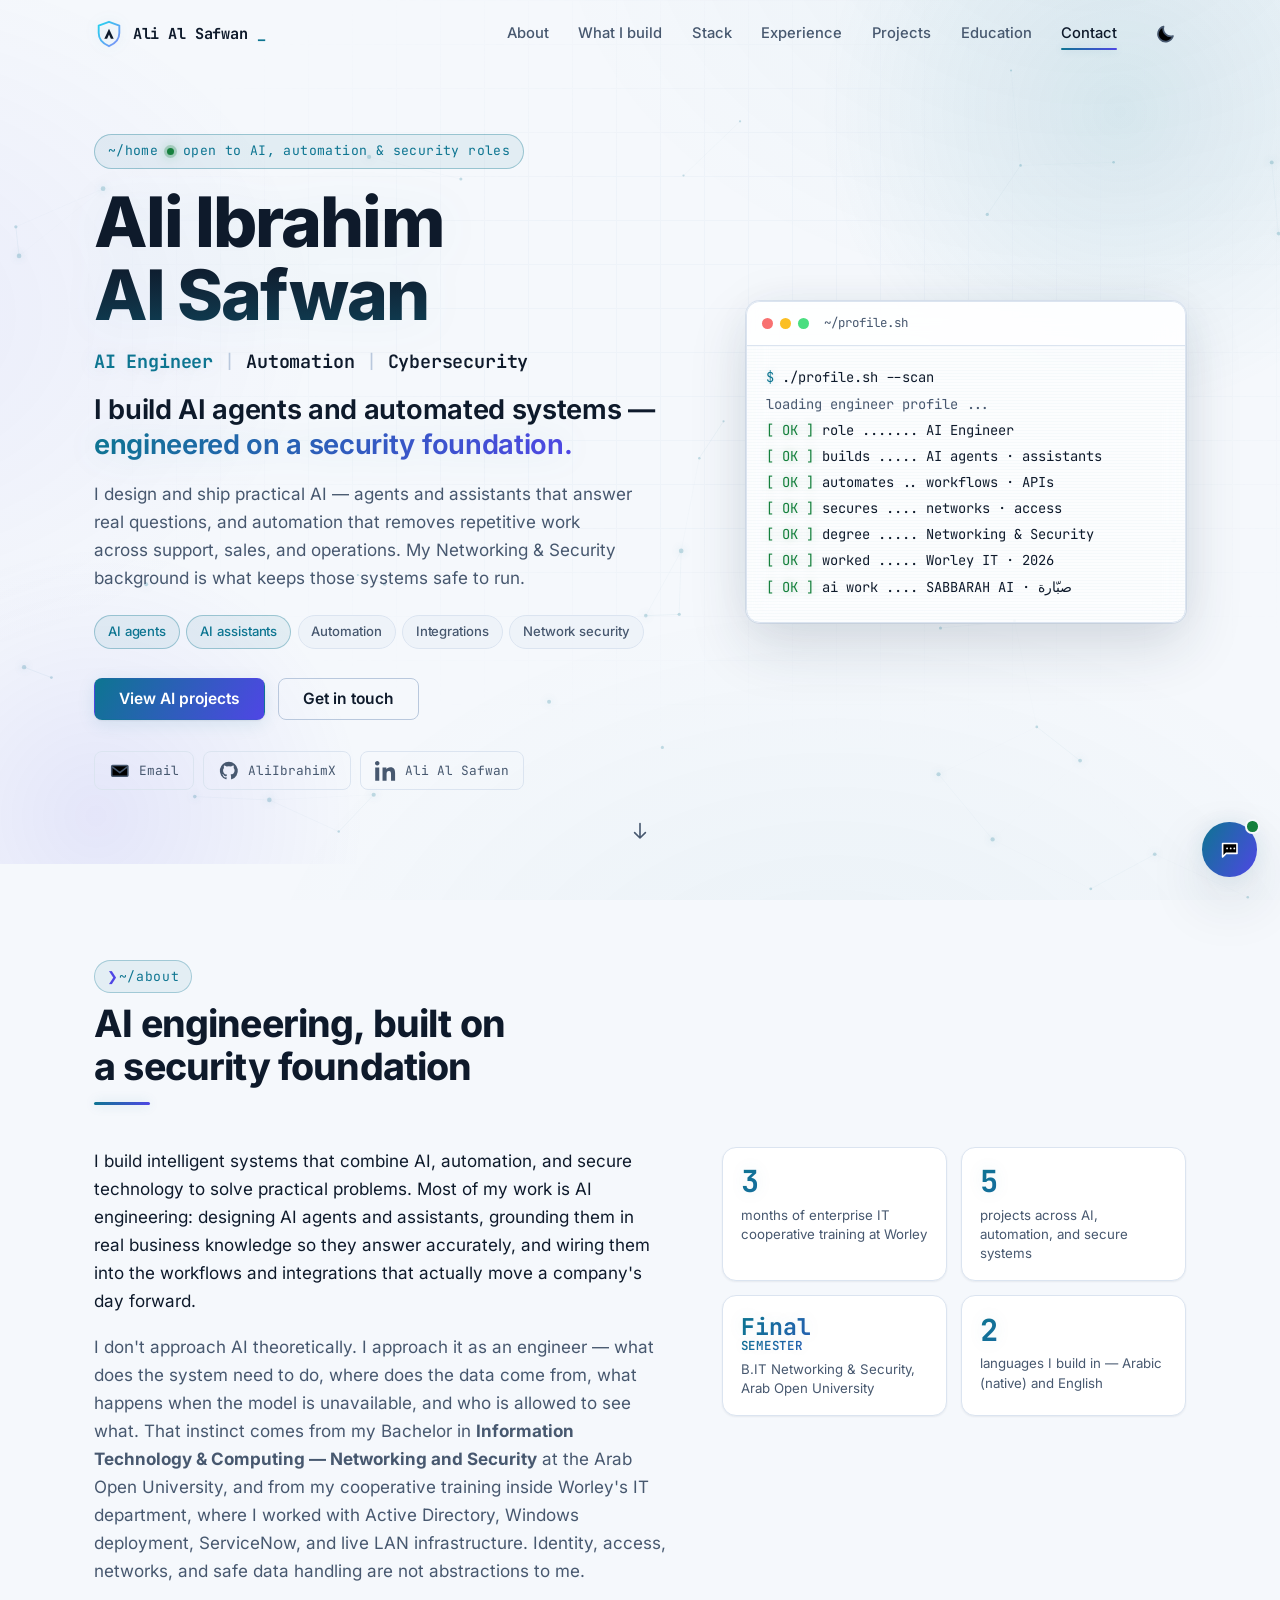
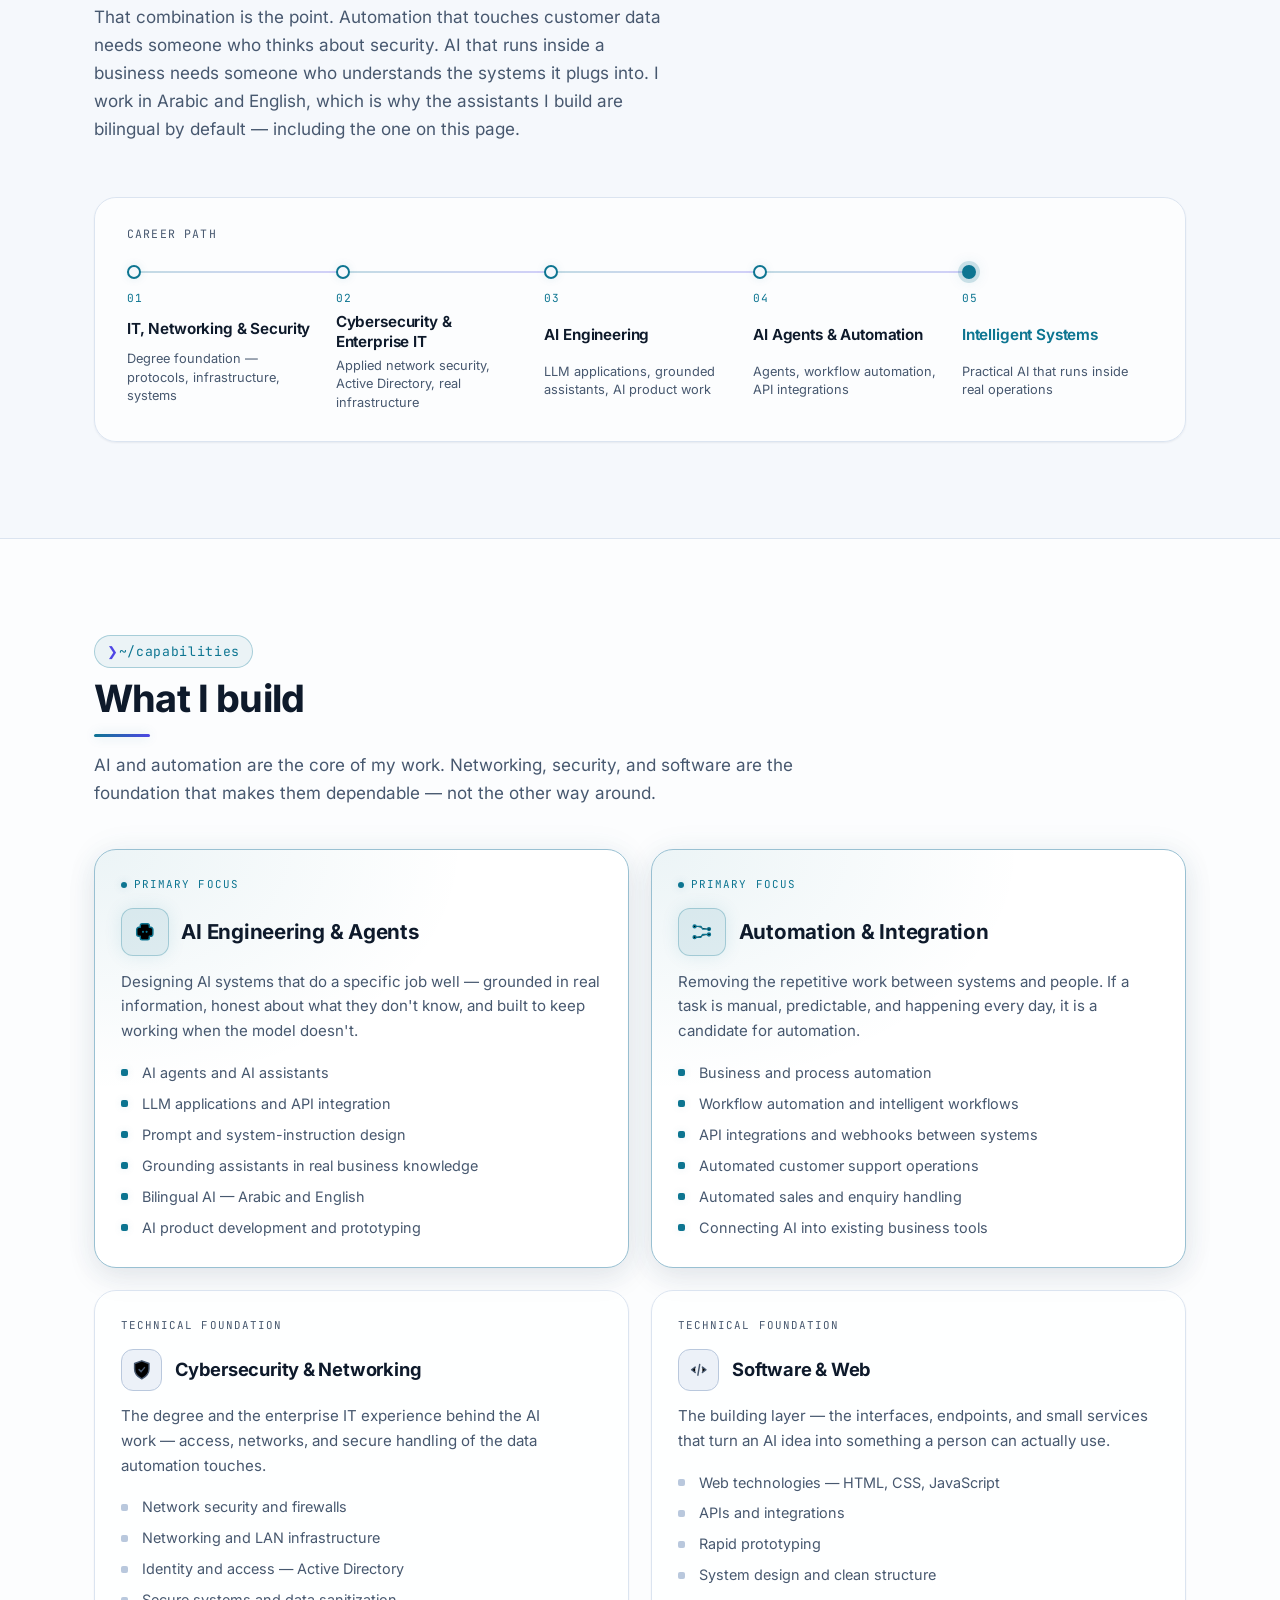
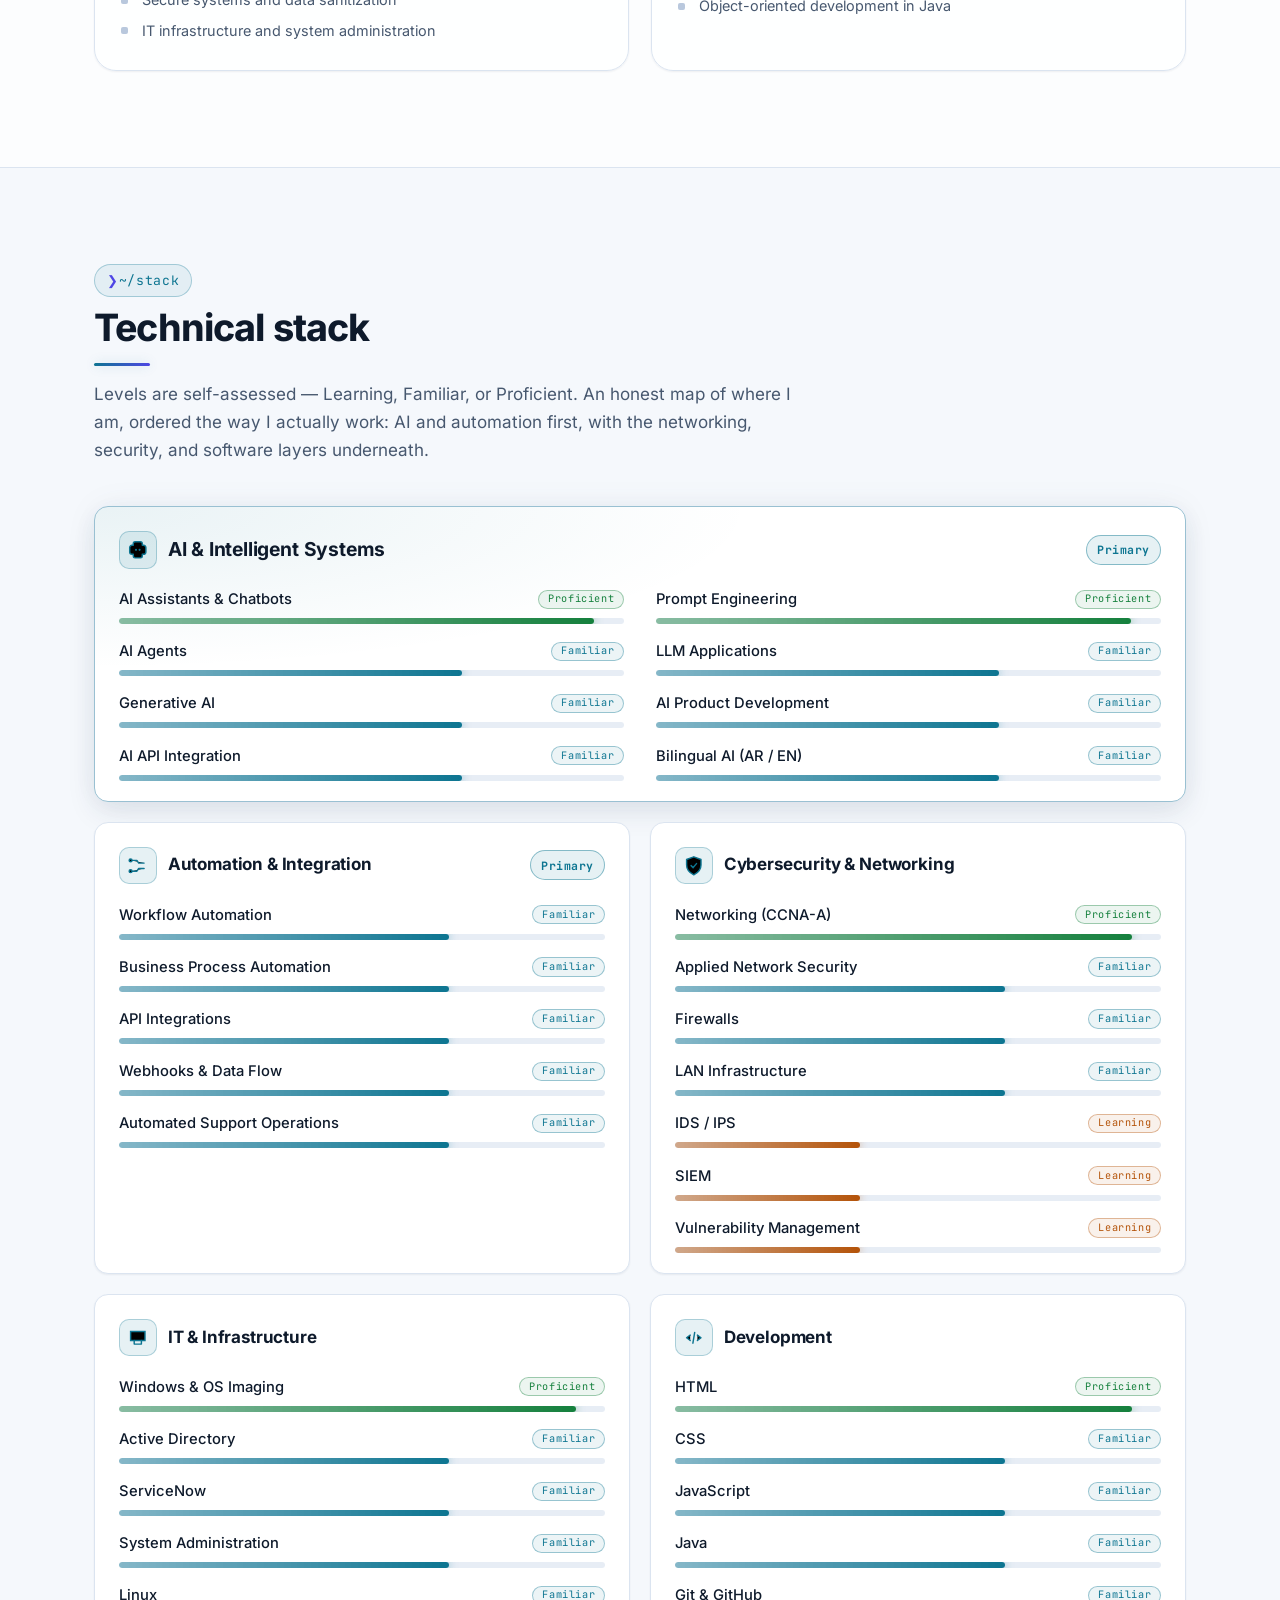
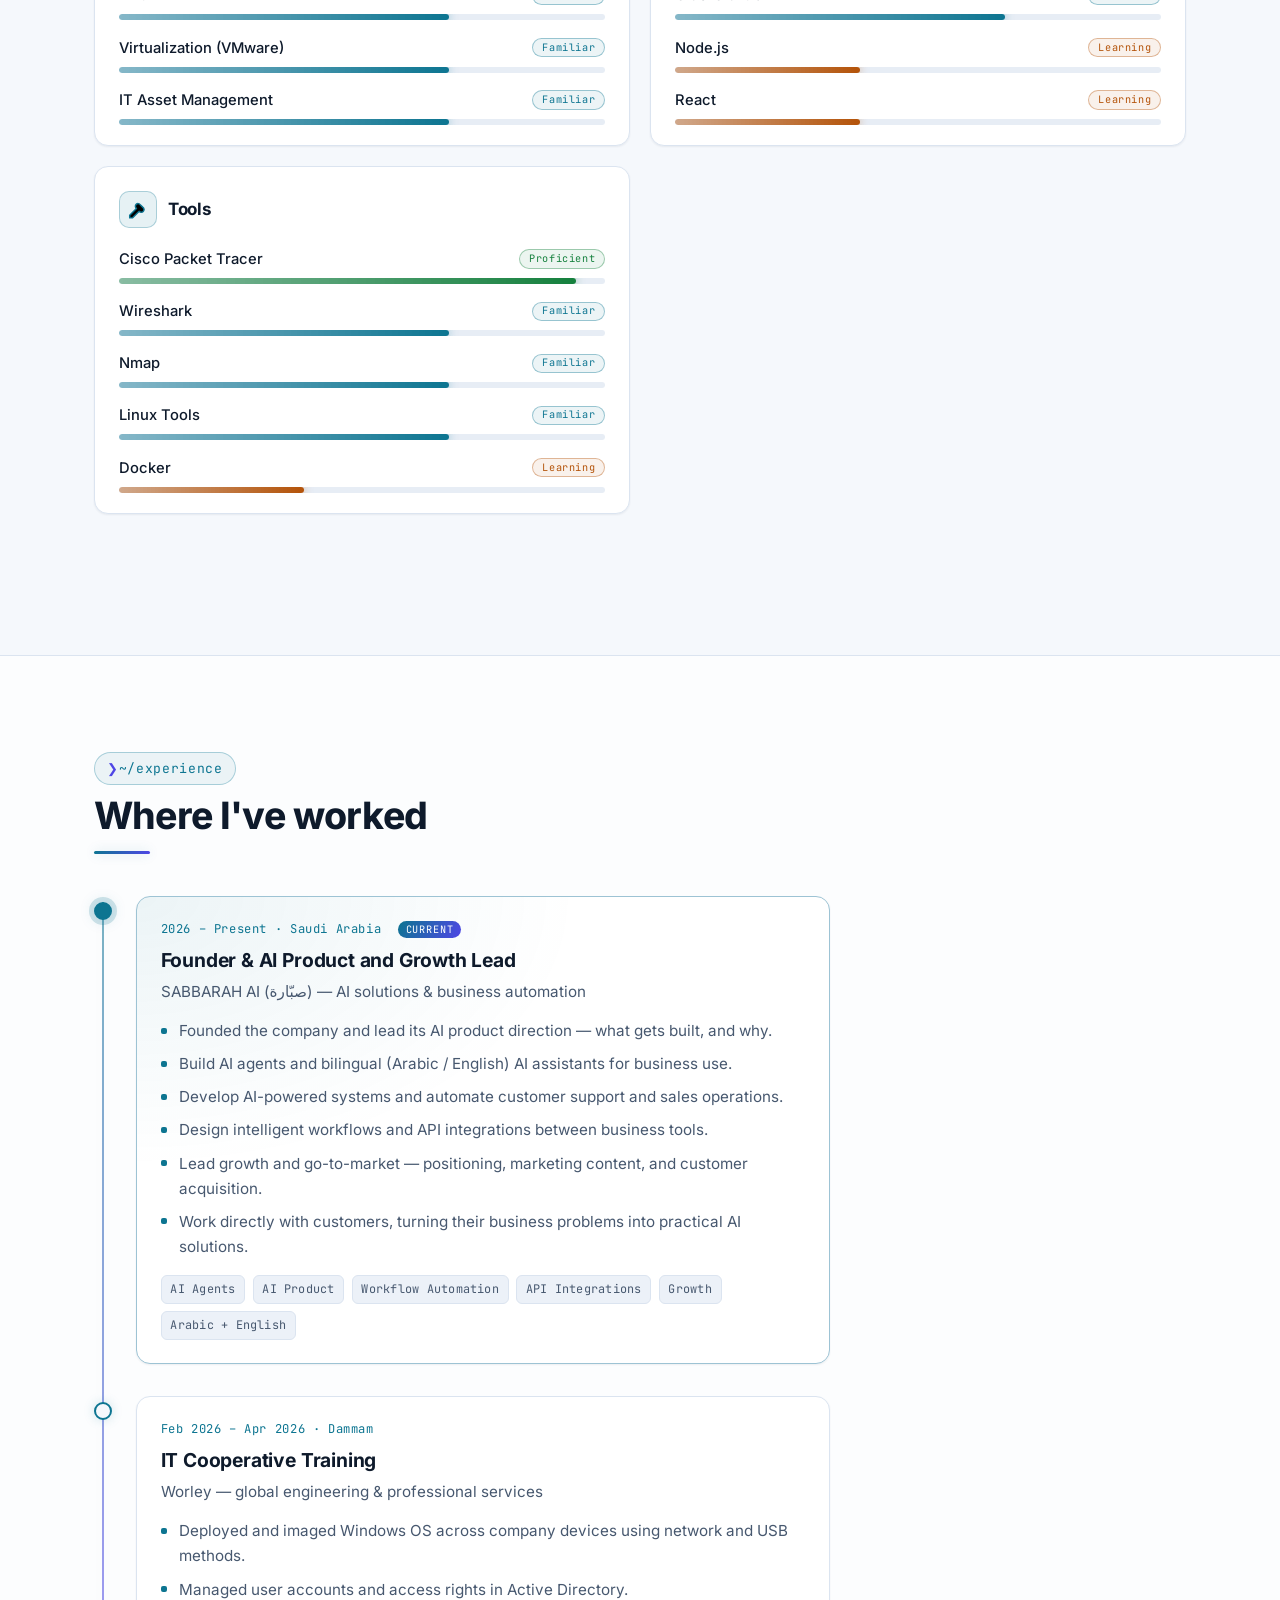
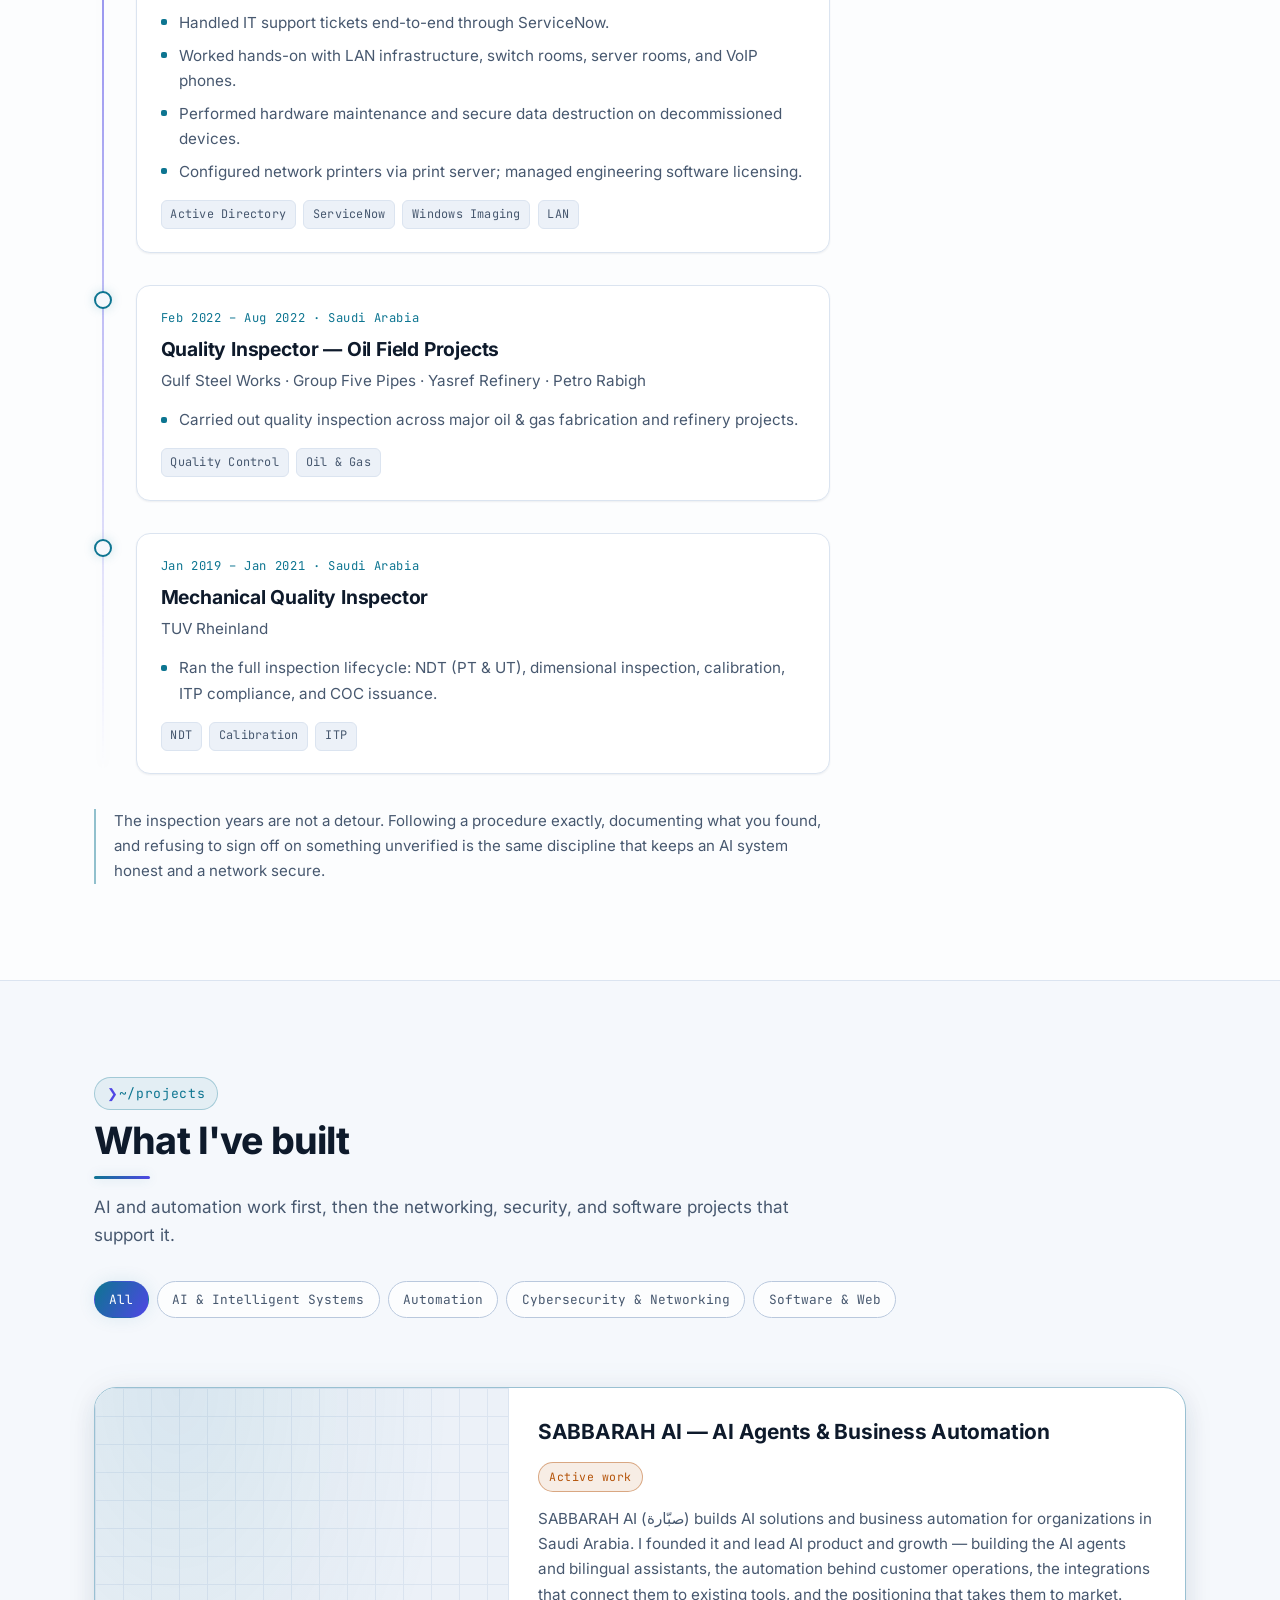
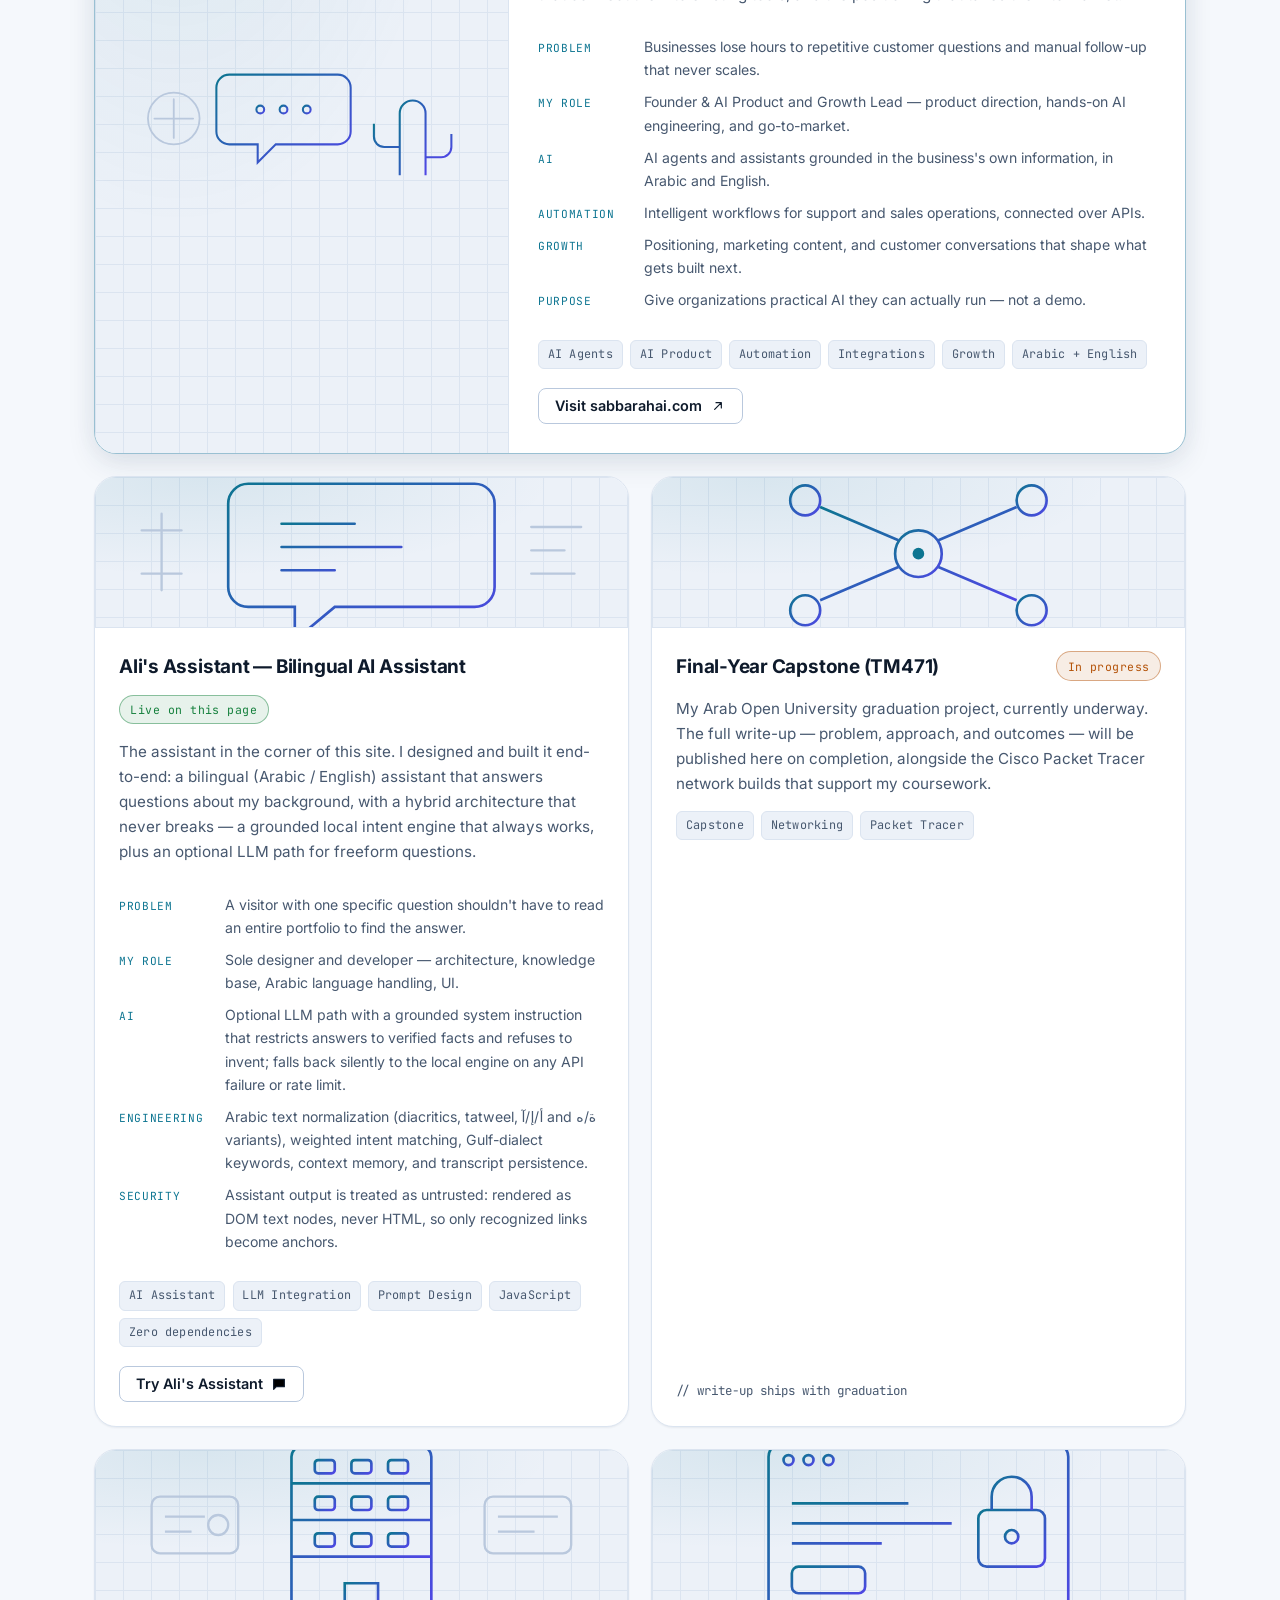
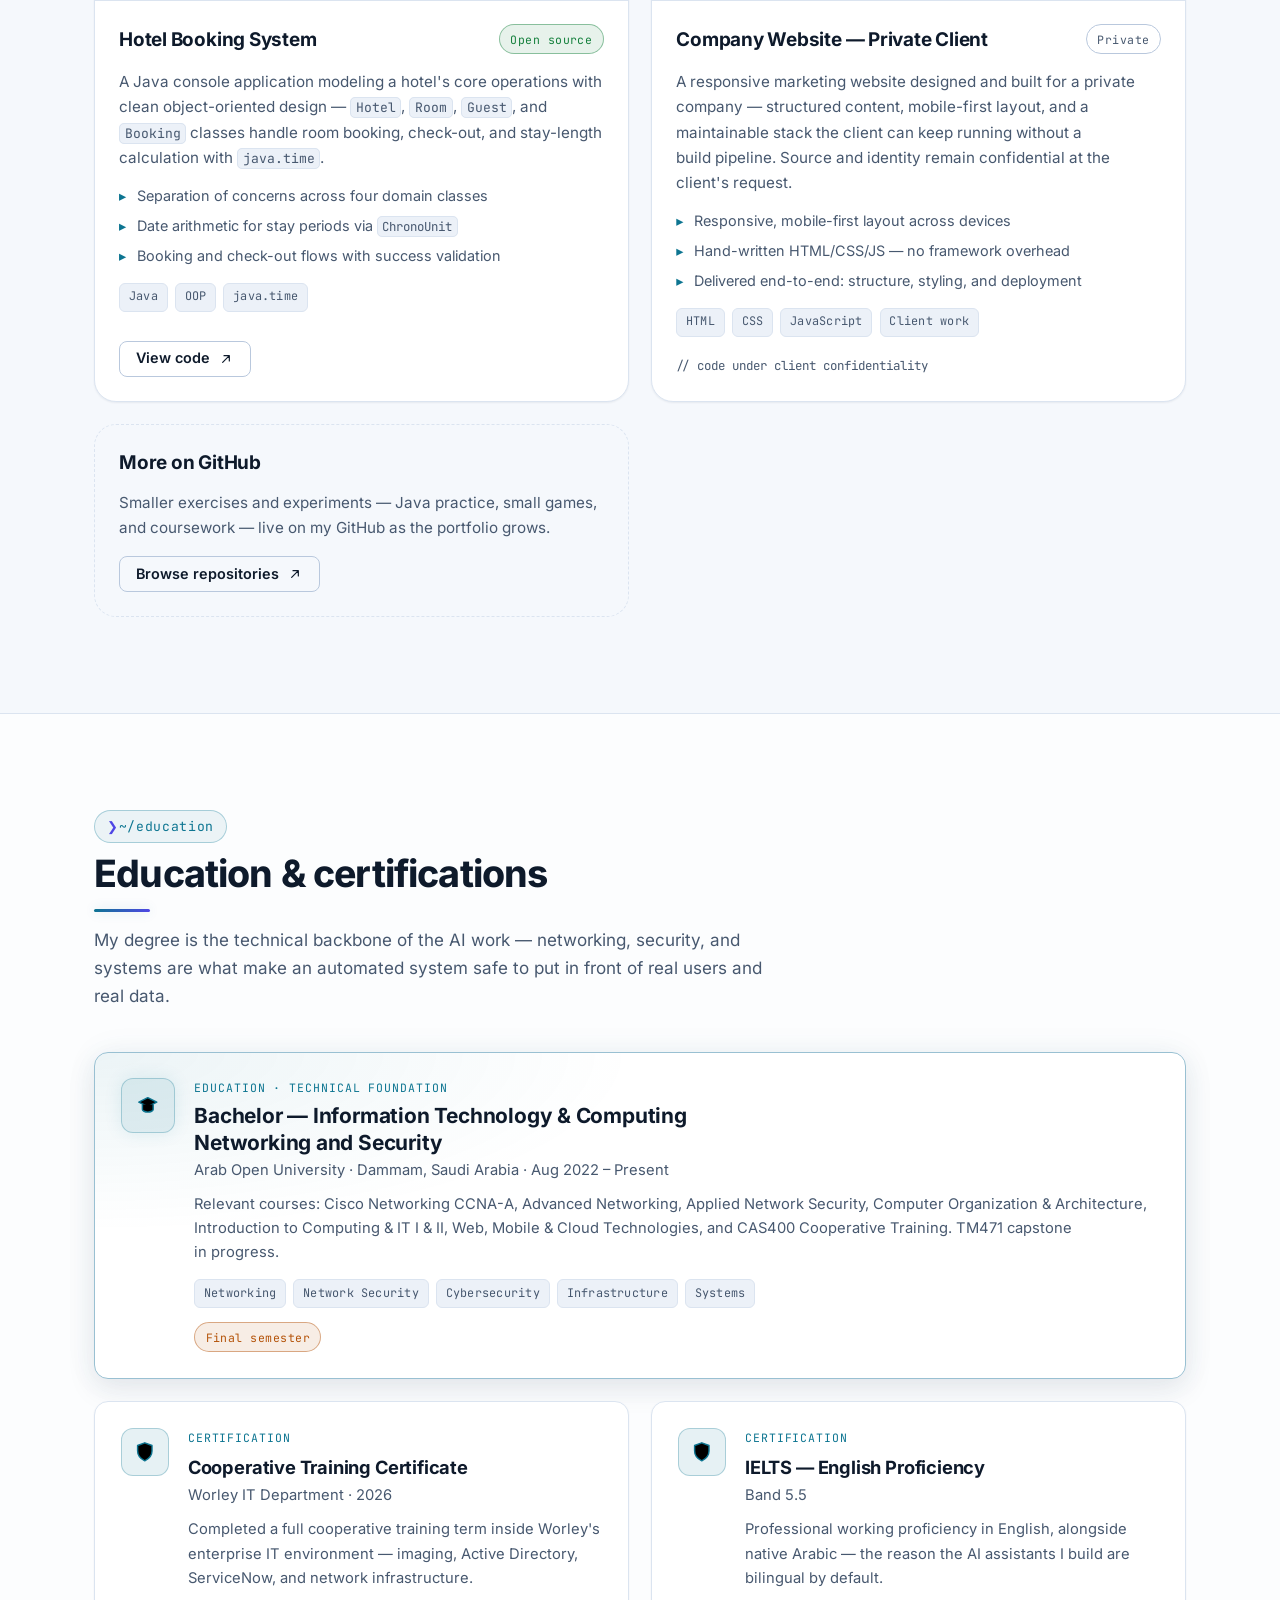
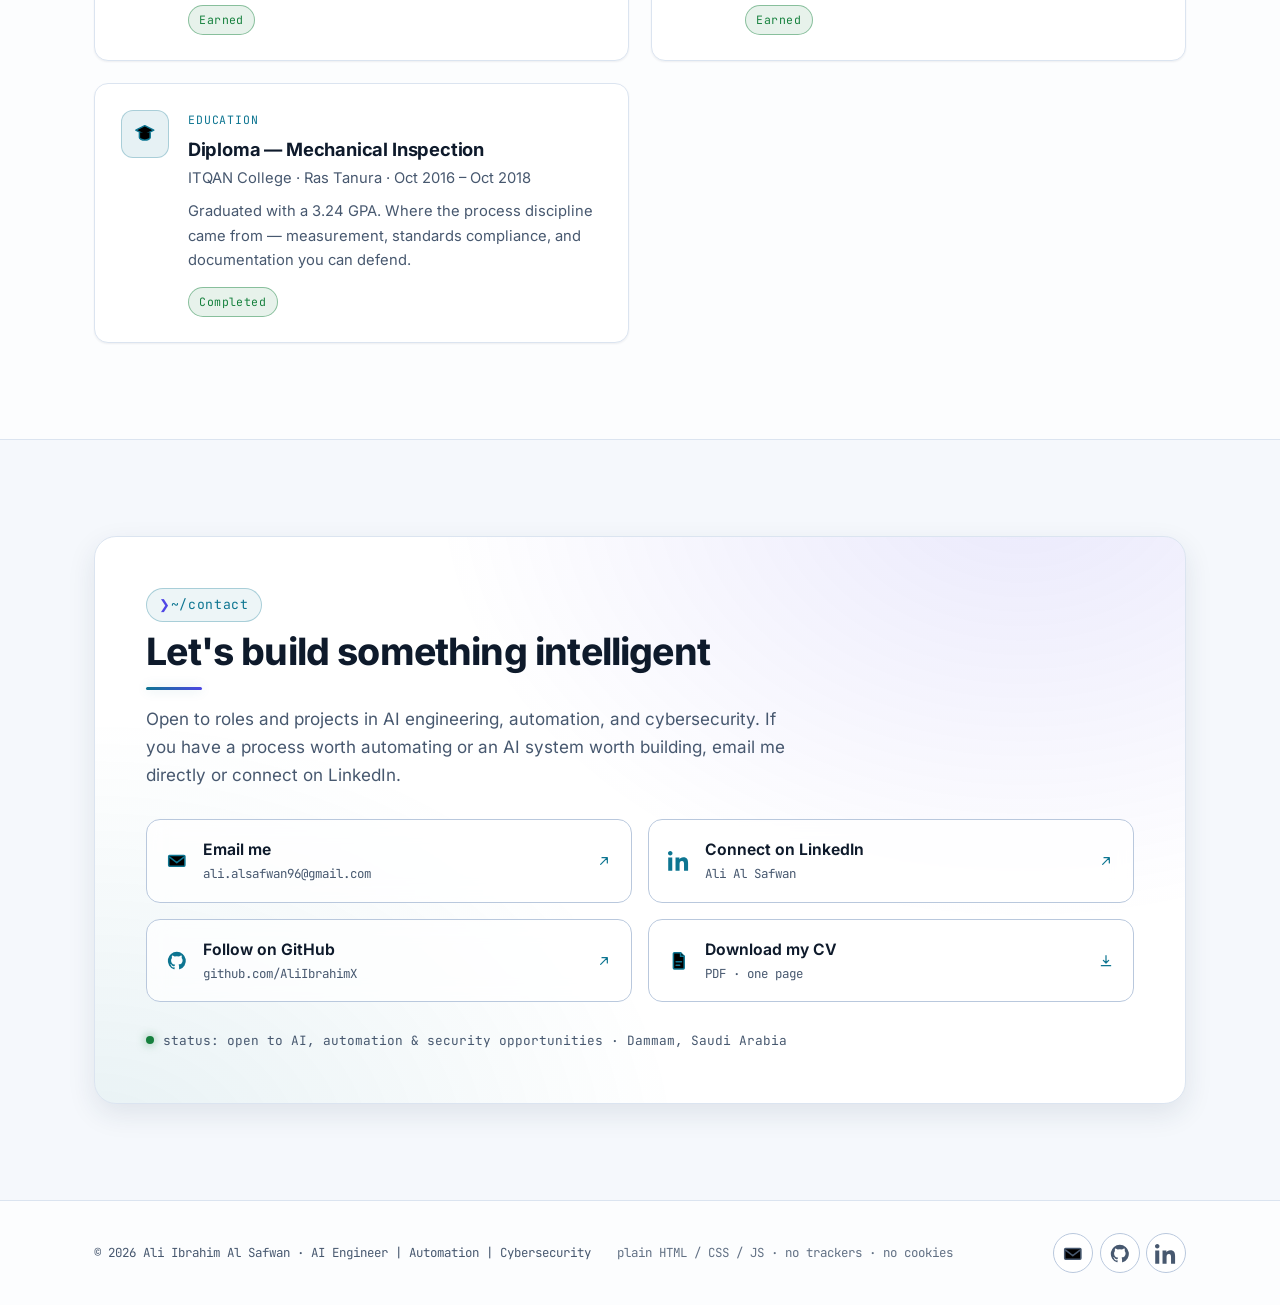
==== commit 4afaccd9: "Add files via upload" ====
--- a/index.html
+++ b/index.html
@@ -13,29 +13,29 @@
 
   <meta charset="UTF-8">
   <meta name="viewport" content="width=device-width, initial-scale=1.0">
-  <title>Ali Ibrahim Al Safwan — AI Engineer | Automation | Cybersecurity</title>
-  <meta name="description" content="Ali Ibrahim Al Safwan — AI Engineer building AI agents, LLM assistants, and business automation, on a networking and security foundation. Bachelor in Networking &amp; Security (Arab Open University) with enterprise IT experience from Worley. Based in Dammam, Saudi Arabia.">
-  <meta name="author" content="Ali Ibrahim Al Safwan">
+  <title data-cms="seo.title">Ali Ibrahim Al Safwan — AI Engineer | Automation | Cybersecurity</title>
+  <meta data-cms="seo.description" name="description" content="Ali Ibrahim Al Safwan — AI Engineer building AI agents, LLM assistants, and business automation, on a networking and security foundation. Bachelor in Networking &amp; Security (Arab Open University) with enterprise IT experience from Worley. Based in Dammam, Saudi Arabia.">
+  <meta data-cms="seo.author" name="author" content="Ali Ibrahim Al Safwan">
   <meta name="color-scheme" content="dark light">
-  <meta name="theme-color" content="#0a0f1c">
-  <link rel="canonical" href="https://aliibrahimx.github.io/">
+  <meta data-cms="seo.themeColor" name="theme-color" content="#0a0f1c">
+  <link data-cms="seo.canonical" rel="canonical" href="https://aliibrahimx.github.io/">
 
   <!-- Open Graph -->
   <meta property="og:type" content="website">
-  <meta property="og:title" content="Ali Ibrahim Al Safwan — AI Engineer | Automation | Cybersecurity">
-  <meta property="og:description" content="AI Engineer building AI agents, LLM assistants, and business automation — on a networking and security foundation.">
-  <meta property="og:url" content="https://aliibrahimx.github.io/">
-  <meta property="og:site_name" content="Ali Ibrahim Al Safwan">
-  <meta property="og:image" content="https://aliibrahimx.github.io/assets/og-image.png">
+  <meta data-cms="seo.ogTitle" property="og:title" content="Ali Ibrahim Al Safwan — AI Engineer | Automation | Cybersecurity">
+  <meta data-cms="seo.ogDescription" property="og:description" content="AI Engineer building AI agents, LLM assistants, and business automation — on a networking and security foundation.">
+  <meta data-cms="seo.ogUrl" property="og:url" content="https://aliibrahimx.github.io/">
+  <meta data-cms="seo.ogSiteName" property="og:site_name" content="Ali Ibrahim Al Safwan">
+  <meta data-cms="seo.ogImage" property="og:image" content="https://aliibrahimx.github.io/assets/og-image.png">
   <meta property="og:image:width" content="1200">
   <meta property="og:image:height" content="630">
-  <meta property="og:image:alt" content="Ali Ibrahim Al Safwan — AI Engineer, Automation, Cybersecurity">
+  <meta data-cms="seo.ogImageAlt" property="og:image:alt" content="Ali Ibrahim Al Safwan — AI Engineer, Automation, Cybersecurity">
 
   <!-- Twitter -->
   <meta name="twitter:card" content="summary_large_image">
-  <meta name="twitter:title" content="Ali Ibrahim Al Safwan — AI Engineer | Automation | Cybersecurity">
-  <meta name="twitter:description" content="AI Engineer building AI agents, LLM assistants, and business automation — on a networking and security foundation.">
-  <meta name="twitter:image" content="https://aliibrahimx.github.io/assets/og-image.png">
+  <meta data-cms="seo.twTitle" name="twitter:title" content="Ali Ibrahim Al Safwan — AI Engineer | Automation | Cybersecurity">
+  <meta data-cms="seo.twDescription" name="twitter:description" content="AI Engineer building AI agents, LLM assistants, and business automation — on a networking and security foundation.">
+  <meta data-cms="seo.twImage" name="twitter:image" content="https://aliibrahimx.github.io/assets/og-image.png">
 
   <link rel="icon" href="assets/favicon.svg" type="image/svg+xml">
   <link rel="preload" href="assets/fonts/inter-latin.woff2" as="font" type="font/woff2" crossorigin>
@@ -43,7 +43,7 @@
   <link rel="stylesheet" href="css/styles.css">
 
   <!-- Structured data -->
-  <script type="application/ld+json">
+  <script data-cms="seo.jsonld" type="application/ld+json">
   {
     "@context": "https://schema.org",
     "@type": "Person",
@@ -89,11 +89,11 @@
             <defs><linearGradient id="hdr-g" x1="0" y1="0" x2="1" y2="1"><stop offset="0" stop-color="#22d3ee"/><stop offset="1" stop-color="#818cf8"/></linearGradient></defs>
           </svg>
         </span>
-        <span class="logo-text">Ali Al Safwan<span class="logo-cursor" aria-hidden="true">_</span></span>
+        <span class="logo-text"> <span data-cms="header.logo">Ali Al Safwan</span> <span class="logo-cursor" aria-hidden="true">_</span></span>
       </a>
 
       <nav class="nav" id="primary-nav" aria-label="Primary">
-        <ul class="nav-list">
+        <ul data-cms="header.nav" class="nav-list">
           <li><a href="#about" class="nav-link">About</a></li>
           <li><a href="#capabilities" class="nav-link">What I build</a></li>
           <li><a href="#stack" class="nav-link">Stack</a></li>
@@ -124,51 +124,51 @@
 
       <div class="container hero-inner">
         <div class="hero-copy">
-          <p class="eyebrow mono reveal">~/home <span class="eyebrow-dot" aria-hidden="true"></span> open to AI, automation &amp; security roles</p>
-          <h1 class="hero-name reveal">Ali Ibrahim<br>Al&nbsp;Safwan</h1>
+          <p class="eyebrow mono reveal"><span data-cms="hero.eyebrowPath">~/home</span> <span class="eyebrow-dot" aria-hidden="true"></span> <span data-cms="hero.eyebrow">open to AI, automation &amp; security roles</span></p>
+          <h1 data-cms="hero.name" class="hero-name reveal">Ali Ibrahim<br>Al&nbsp;Safwan</h1>
 
           <!-- The professional headline: the first thing a visitor should read -->
-          <p class="role-line reveal" aria-label="AI Engineer, Automation, Cybersecurity">
-            <span class="role-part role-part-lead">AI Engineer</span>
+          <p data-cms="hero.roleAria" class="role-line reveal" aria-label="AI Engineer, Automation, Cybersecurity">
+            <span data-cms="hero.role1" class="role-part role-part-lead">AI Engineer</span>
             <span class="role-sep" aria-hidden="true">|</span>
-            <span class="role-part">Automation</span>
+            <span data-cms="hero.role2" class="role-part">Automation</span>
             <span class="role-sep" aria-hidden="true">|</span>
-            <span class="role-part">Cybersecurity</span>
+            <span data-cms="hero.role3" class="role-part">Cybersecurity</span>
           </p>
 
-          <p class="hero-title reveal">I build AI agents and automated systems —<br><span class="gradient-text">engineered on a security foundation.</span></p>
-          <p class="hero-summary reveal">
+          <p data-cms="hero.tagline" class="hero-title reveal">I build AI agents and automated systems —<br><span class="gradient-text">engineered on a security foundation.</span></p>
+          <p data-cms="hero.summary" class="hero-summary reveal">
             I design and ship practical AI — agents and assistants that answer real questions,
             and automation that removes repetitive work across support, sales, and operations.
             My Networking &amp; Security background is what keeps those systems safe to run.
           </p>
 
-          <ul class="hero-pills reveal" aria-label="Focus areas">
-            <li class="hero-pill mono">AI agents</li>
-            <li class="hero-pill mono">AI assistants</li>
-            <li class="hero-pill mono">Automation</li>
-            <li class="hero-pill mono">Integrations</li>
-            <li class="hero-pill mono">Network security</li>
+          <ul data-cms="hero.pills" class="hero-pills reveal" aria-label="Focus areas">
+            <li class="hero-pill">AI agents</li>
+            <li class="hero-pill">AI assistants</li>
+            <li class="hero-pill">Automation</li>
+            <li class="hero-pill">Integrations</li>
+            <li class="hero-pill">Network security</li>
           </ul>
 
           <!-- Single call to action here by design; the CV download lives in the Contact section. -->
           <div class="hero-cta reveal">
-            <a href="#projects" class="btn btn-primary">View AI projects</a>
-            <a href="#contact" class="btn btn-outline">Get in touch</a>
+            <a data-cms="hero.cta1Href" data-cms="hero.cta1Label" href="#projects" class="btn btn-primary">View AI projects</a>
+            <a data-cms="hero.cta2Href" data-cms="hero.cta2Label" href="#contact" class="btn btn-outline">Get in touch</a>
           </div>
 
           <div class="hero-socials reveal">
-            <a href="mailto:ali.alsafwan96@gmail.com" class="social-link" aria-label="Email Ali">
+            <a data-cms="hero.social0Href" href="mailto:ali.alsafwan96@gmail.com" class="social-link" aria-label="Email Ali">
               <svg class="icon" viewBox="0 0 24 24" aria-hidden="true"><path stroke="currentColor" stroke-width="1.7" stroke-linejoin="round" d="M4 6h16a1 1 0 0 1 1 1v10a1 1 0 0 1-1 1H4a1 1 0 0 1-1-1V7a1 1 0 0 1 1-1Z"/><path stroke="currentColor" stroke-width="1.7" stroke-linecap="round" stroke-linejoin="round" d="m4 8 8 6 8-6"/></svg>
-              <span class="mono social-label">Email</span>
+              <span data-cms="hero.social0Label" class="mono social-label">Email</span>
             </a>
-            <a href="https://github.com/AliIbrahimX" class="social-link" target="_blank" rel="noopener noreferrer" aria-label="GitHub profile">
+            <a data-cms="hero.social1Href" href="https://github.com/AliIbrahimX" class="social-link" target="_blank" rel="noopener noreferrer" aria-label="GitHub profile">
               <svg class="icon" viewBox="0 0 24 24" aria-hidden="true"><path fill="currentColor" d="M12 2a10 10 0 0 0-3.16 19.49c.5.1.68-.22.68-.48v-1.7c-2.78.6-3.37-1.34-3.37-1.34-.46-1.16-1.11-1.47-1.11-1.47-.91-.62.07-.6.07-.6 1 .07 1.53 1.03 1.53 1.03.9 1.53 2.36 1.09 2.94.83.09-.65.35-1.09.63-1.34-2.22-.25-4.56-1.11-4.56-4.94 0-1.09.39-1.98 1.03-2.68-.1-.25-.45-1.27.1-2.65 0 0 .84-.27 2.75 1.02a9.4 9.4 0 0 1 5 0c1.91-1.3 2.75-1.02 2.75-1.02.55 1.38.2 2.4.1 2.65.64.7 1.03 1.59 1.03 2.68 0 3.84-2.34 4.68-4.57 4.93.36.31.68.92.68 1.85v2.75c0 .26.18.58.69.48A10 10 0 0 0 12 2Z"/></svg>
-              <span class="mono social-label">AliIbrahimX</span>
+              <span data-cms="hero.social1Label" class="mono social-label">AliIbrahimX</span>
             </a>
-            <a href="https://www.linkedin.com/in/ali-al-safwan-1019b418b/" class="social-link" data-linkedin target="_blank" rel="noopener noreferrer" aria-label="LinkedIn profile">
+            <a data-cms="hero.social2Href" href="https://www.linkedin.com/in/ali-al-safwan-1019b418b/" class="social-link" data-linkedin target="_blank" rel="noopener noreferrer" aria-label="LinkedIn profile">
               <svg class="icon" viewBox="0 0 24 24" aria-hidden="true"><path fill="currentColor" d="M4.98 3.5C4.98 4.9 3.9 6 2.5 6S0 4.9 0 3.5 1.1 1 2.5 1s2.48 1.1 2.48 2.5ZM.24 8.25h4.5V23H.24V8.25ZM8.34 8.25h4.31v2.02h.06c.6-1.1 2.06-2.26 4.24-2.26 4.53 0 5.37 2.9 5.37 6.68V23h-4.5v-6.9c0-1.65-.03-3.77-2.3-3.77-2.3 0-2.66 1.8-2.66 3.65V23h-4.5V8.25Z"/></svg>
-              <span class="mono social-label">Ali Al Safwan</span>
+              <span data-cms="hero.social2Label" class="mono social-label">Ali Al Safwan</span>
             </a>
           </div>
         </div>
@@ -177,11 +177,12 @@
         <div class="terminal reveal" role="img" aria-label="Stylized terminal running a profile scan: role AI engineer, automation and security; builds AI agents and bilingual LLM assistants; automates workflows, integrations and support operations; foundation is a Networking and Security degree at Arab Open University; enterprise IT experience at Worley from February to April 2026; AI and automation work with SABBARAH AI.">
           <div class="terminal-bar" aria-hidden="true">
             <span class="t-dot t-red"></span><span class="t-dot t-amber"></span><span class="t-dot t-green"></span>
-            <span class="terminal-title mono">ali@ai-eng: ~</span>
+            <span data-cms="hero.terminalTitle" class="terminal-title mono">~/profile.sh</span>
           </div>
           <div class="terminal-body mono" id="terminal-body" aria-hidden="true">
-            <!-- Lines are typed by js/main.js; this static fallback shows if JS is off -->
-            <noscript>
+            <!-- Lines are typed by js/main.js; this static fallback shows if JS is off.
+                 Both are regenerated together by the admin panel. -->
+            <noscript data-cms="hero.terminalNoscript">
               <p>$ ./profile.sh --scan</p>
               <p>[ OK ] role ....... AI Engineer</p>
               <p>[ OK ] builds ..... AI agents · assistants</p>
@@ -204,19 +205,19 @@
     <!-- ================= ABOUT ================= -->
     <section class="section" id="about" aria-labelledby="about-heading">
       <div class="container">
-        <p class="section-eyebrow mono reveal">~/about</p>
-        <h2 class="section-title reveal" id="about-heading">AI engineering, built on a security foundation</h2>
+        <p data-cms="about.eyebrow" class="section-eyebrow mono reveal">~/about</p>
+        <h2 data-cms="about.heading" class="section-title reveal" id="about-heading">AI engineering, built on a security foundation</h2>
 
         <div class="about-grid">
           <div class="about-copy reveal">
-            <p>
+            <p data-cms="about.p1">
               I build intelligent systems that combine AI, automation, and secure technology to
               solve practical problems. Most of my work is AI engineering: designing AI agents and
               assistants, grounding them in real business knowledge so they answer accurately, and
               wiring them into the workflows and integrations that actually move a company's day
               forward.
             </p>
-            <p>
+            <p data-cms="about.p2">
               I don't approach AI theoretically. I approach it as an engineer — what does the system
               need to do, where does the data come from, what happens when the model is unavailable,
               and who is allowed to see what. That instinct comes from my Bachelor in
@@ -226,7 +227,7 @@
               live LAN infrastructure. Identity, access, networks, and safe data handling are not
               abstractions to me.
             </p>
-            <p>
+            <p data-cms="about.p3">
               That combination is the point. Automation that touches customer data needs someone who
               thinks about security. AI that runs inside a business needs someone who understands the
               systems it plugs into. I work in Arabic and English, which is why the assistants I
@@ -236,28 +237,28 @@
 
           <div class="about-stats reveal">
             <div class="stat-tile">
-              <span class="stat-num mono" data-count="3">0</span>
-              <span class="stat-label">months of enterprise IT cooperative training at Worley</span>
+              <span data-cms="about.stat0Count" class="stat-num mono" data-count="3">0</span>
+              <span data-cms="about.stat0Label" class="stat-label">months of enterprise IT cooperative training at Worley</span>
             </div>
             <div class="stat-tile">
-              <span class="stat-num mono" data-count="5">0</span>
-              <span class="stat-label">projects across AI, automation, and secure systems</span>
+              <span data-cms="about.stat1Count" class="stat-num mono" data-count="5">0</span>
+              <span data-cms="about.stat1Label" class="stat-label">projects across AI, automation, and secure systems</span>
             </div>
             <div class="stat-tile">
-              <span class="stat-num mono stat-final">Final<span class="stat-sub">semester</span></span>
-              <span class="stat-label">B.IT Networking &amp; Security, Arab Open University</span>
+              <span data-cms="about.stat2Value" class="stat-num mono stat-final">Final<span class="stat-sub">semester</span></span>
+              <span data-cms="about.stat2Label" class="stat-label">B.IT Networking &amp; Security, Arab Open University</span>
             </div>
             <div class="stat-tile">
-              <span class="stat-num mono" data-count="2">0</span>
-              <span class="stat-label">languages I build in — Arabic (native) and English</span>
+              <span data-cms="about.stat3Count" class="stat-num mono" data-count="2">0</span>
+              <span data-cms="about.stat3Label" class="stat-label">languages I build in — Arabic (native) and English</span>
             </div>
           </div>
         </div>
 
         <!-- Career progression: how the security foundation became AI engineering -->
         <div class="arc-wrap reveal">
-          <p class="arc-kicker mono">career path</p>
-          <ol class="arc" aria-label="Career progression from IT and networking to intelligent systems">
+          <p data-cms="about.arcKicker" class="arc-kicker mono">career path</p>
+          <ol data-cms="about.arc" class="arc" aria-label="Career progression from IT and networking to intelligent systems">
             <li class="arc-step">
               <span class="arc-dot" aria-hidden="true"></span>
               <span class="arc-index mono">01</span>
@@ -296,27 +297,27 @@
     <!-- ================= CAPABILITIES ================= -->
     <section class="section section-alt" id="capabilities" aria-labelledby="capabilities-heading">
       <div class="container">
-        <p class="section-eyebrow mono reveal">~/capabilities</p>
-        <h2 class="section-title reveal" id="capabilities-heading">What I build</h2>
-        <p class="section-lead reveal">
+        <p data-cms="caps.eyebrow" class="section-eyebrow mono reveal">~/capabilities</p>
+        <h2 data-cms="caps.heading" class="section-title reveal" id="capabilities-heading">What I build</h2>
+        <p data-cms="caps.lead" class="section-lead reveal">
           AI and automation are the core of my work. Networking, security, and software are the
           foundation that makes them dependable — not the other way around.
         </p>
 
         <div class="cap-grid">
           <article class="cap-card cap-primary reveal">
-            <p class="cap-rank mono"><span class="cap-rank-dot" aria-hidden="true"></span>Primary focus</p>
+            <p class="cap-rank mono"><span class="cap-rank-dot" aria-hidden="true"></span> <span data-cms="caps.card0Rank">Primary focus</span> </p>
             <div class="cap-head">
               <span class="cap-icon" aria-hidden="true">
                 <svg class="icon" viewBox="0 0 24 24"><path stroke="currentColor" stroke-width="1.6" stroke-linejoin="round" d="M9 3h6a2 2 0 0 1 2 2v2h1.5A2.5 2.5 0 0 1 21 9.5v5a2.5 2.5 0 0 1-2.5 2.5H17v2a2 2 0 0 1-2 2H9a2 2 0 0 1-2-2v-2H5.5A2.5 2.5 0 0 1 3 14.5v-5A2.5 2.5 0 0 1 5.5 7H7V5a2 2 0 0 1 2-2Z"/><circle cx="10" cy="12" r="1.2" fill="currentColor"/><circle cx="14" cy="12" r="1.2" fill="currentColor"/></svg>
               </span>
-              <h3 class="cap-title">AI Engineering &amp; Agents</h3>
-            </div>
-            <p class="cap-desc">
+              <h3 data-cms="caps.card0Title" class="cap-title">AI Engineering &amp; Agents</h3>
+            </div>
+            <p data-cms="caps.card0Desc" class="cap-desc">
               Designing AI systems that do a specific job well — grounded in real information,
               honest about what they don't know, and built to keep working when the model doesn't.
             </p>
-            <ul class="cap-list">
+            <ul data-cms="caps.card0List" class="cap-list">
               <li>AI agents and AI assistants</li>
               <li>LLM applications and API integration</li>
               <li>Prompt and system-instruction design</li>
@@ -327,18 +328,18 @@
           </article>
 
           <article class="cap-card cap-primary reveal">
-            <p class="cap-rank mono"><span class="cap-rank-dot" aria-hidden="true"></span>Primary focus</p>
+            <p class="cap-rank mono"><span class="cap-rank-dot" aria-hidden="true"></span> <span data-cms="caps.card1Rank">Primary focus</span> </p>
             <div class="cap-head">
               <span class="cap-icon" aria-hidden="true">
                 <svg class="icon" viewBox="0 0 24 24"><path stroke="currentColor" stroke-width="1.6" stroke-linecap="round" stroke-linejoin="round" d="M5 6h6l2 3h6"/><path stroke="currentColor" stroke-width="1.6" stroke-linecap="round" stroke-linejoin="round" d="M5 18h6l2-3h6"/><circle cx="4" cy="6" r="1.6" stroke="currentColor" stroke-width="1.6"/><circle cx="4" cy="18" r="1.6" stroke="currentColor" stroke-width="1.6"/><circle cx="20" cy="9" r="1.6" stroke="currentColor" stroke-width="1.6"/><circle cx="20" cy="15" r="1.6" stroke="currentColor" stroke-width="1.6"/></svg>
               </span>
-              <h3 class="cap-title">Automation &amp; Integration</h3>
-            </div>
-            <p class="cap-desc">
+              <h3 data-cms="caps.card1Title" class="cap-title">Automation &amp; Integration</h3>
+            </div>
+            <p data-cms="caps.card1Desc" class="cap-desc">
               Removing the repetitive work between systems and people. If a task is manual,
               predictable, and happening every day, it is a candidate for automation.
             </p>
-            <ul class="cap-list">
+            <ul data-cms="caps.card1List" class="cap-list">
               <li>Business and process automation</li>
               <li>Workflow automation and intelligent workflows</li>
               <li>API integrations and webhooks between systems</li>
@@ -349,18 +350,18 @@
           </article>
 
           <article class="cap-card cap-secondary reveal">
-            <p class="cap-rank mono">Technical foundation</p>
+            <p class="cap-rank mono"> <span data-cms="caps.card2Rank">Technical foundation</span> </p>
             <div class="cap-head">
               <span class="cap-icon" aria-hidden="true">
                 <svg class="icon" viewBox="0 0 24 24"><path stroke="currentColor" stroke-width="1.6" stroke-linejoin="round" d="M12 2 4 5v6c0 5 3.4 8.7 8 11 4.6-2.3 8-6 8-11V5l-8-3Z"/><path stroke="currentColor" stroke-width="1.6" stroke-linecap="round" d="m9 11.8 2.2 2.2L15 9.6"/></svg>
               </span>
-              <h3 class="cap-title">Cybersecurity &amp; Networking</h3>
-            </div>
-            <p class="cap-desc">
+              <h3 data-cms="caps.card2Title" class="cap-title">Cybersecurity &amp; Networking</h3>
+            </div>
+            <p data-cms="caps.card2Desc" class="cap-desc">
               The degree and the enterprise IT experience behind the AI work — access, networks,
               and secure handling of the data automation touches.
             </p>
-            <ul class="cap-list">
+            <ul data-cms="caps.card2List" class="cap-list">
               <li>Network security and firewalls</li>
               <li>Networking and LAN infrastructure</li>
               <li>Identity and access — Active Directory</li>
@@ -370,18 +371,18 @@
           </article>
 
           <article class="cap-card cap-secondary reveal">
-            <p class="cap-rank mono">Technical foundation</p>
+            <p class="cap-rank mono"> <span data-cms="caps.card3Rank">Technical foundation</span> </p>
             <div class="cap-head">
               <span class="cap-icon" aria-hidden="true">
                 <svg class="icon" viewBox="0 0 24 24"><path stroke="currentColor" stroke-width="1.6" stroke-linecap="round" stroke-linejoin="round" d="m8 9-4 3 4 3M16 9l4 3-4 3m-3-9-2 12"/></svg>
               </span>
-              <h3 class="cap-title">Software &amp; Web</h3>
-            </div>
-            <p class="cap-desc">
+              <h3 data-cms="caps.card3Title" class="cap-title">Software &amp; Web</h3>
+            </div>
+            <p data-cms="caps.card3Desc" class="cap-desc">
               The building layer — the interfaces, endpoints, and small services that turn an AI
               idea into something a person can actually use.
             </p>
-            <ul class="cap-list">
+            <ul data-cms="caps.card3List" class="cap-list">
               <li>Web technologies — HTML, CSS, JavaScript</li>
               <li>APIs and integrations</li>
               <li>Rapid prototyping</li>
@@ -396,9 +397,9 @@
     <!-- ================= STACK ================= -->
     <section class="section" id="stack" aria-labelledby="stack-heading">
       <div class="container">
-        <p class="section-eyebrow mono reveal">~/stack</p>
-        <h2 class="section-title reveal" id="stack-heading">Technical stack</h2>
-        <p class="section-lead reveal">
+        <p data-cms="stack.eyebrow" class="section-eyebrow mono reveal">~/stack</p>
+        <h2 data-cms="stack.heading" class="section-title reveal" id="stack-heading">Technical stack</h2>
+        <p data-cms="stack.lead" class="section-lead reveal">
           Levels are self-assessed — Learning, Familiar, or Proficient. An honest map of where I
           am, ordered the way I actually work: AI and automation first, with the networking,
           security, and software layers underneath.
@@ -410,11 +411,11 @@
             <div class="skill-featured-head">
               <h3 class="skill-card-title">
                 <span class="skill-card-icon" aria-hidden="true"><svg class="icon" viewBox="0 0 24 24"><path stroke="currentColor" stroke-width="1.6" stroke-linejoin="round" d="M9 3h6a2 2 0 0 1 2 2v2h1.5A2.5 2.5 0 0 1 21 9.5v5a2.5 2.5 0 0 1-2.5 2.5H17v2a2 2 0 0 1-2 2H9a2 2 0 0 1-2-2v-2H5.5A2.5 2.5 0 0 1 3 14.5v-5A2.5 2.5 0 0 1 5.5 7H7V5a2 2 0 0 1 2-2Z"/><circle cx="10" cy="12" r="1.2" fill="currentColor"/><circle cx="14" cy="12" r="1.2" fill="currentColor"/></svg></span>
-                AI &amp; Intelligent Systems
+                 <span data-cms="stack.card0Title">AI &amp; Intelligent Systems</span> 
               </h3>
               <span class="badge badge-focus mono">Primary</span>
             </div>
-            <ul class="skill-list skill-list-2col">
+            <ul data-cms="stack.card0Items" class="skill-list skill-list-2col">
               <li class="skill-item" data-level="proficient"><span class="skill-name">AI Assistants &amp; Chatbots</span><span class="skill-meter" aria-hidden="true"><i></i><i></i><i></i></span><span class="skill-tier mono">Proficient</span></li>
               <li class="skill-item" data-level="proficient"><span class="skill-name">Prompt Engineering</span><span class="skill-meter" aria-hidden="true"><i></i><i></i><i></i></span><span class="skill-tier mono">Proficient</span></li>
               <li class="skill-item" data-level="familiar"><span class="skill-name">AI Agents</span><span class="skill-meter" aria-hidden="true"><i></i><i></i><i></i></span><span class="skill-tier mono">Familiar</span></li>
@@ -430,11 +431,11 @@
             <div class="skill-featured-head">
               <h3 class="skill-card-title">
                 <span class="skill-card-icon" aria-hidden="true"><svg class="icon" viewBox="0 0 24 24"><path stroke="currentColor" stroke-width="1.6" stroke-linecap="round" stroke-linejoin="round" d="M5 6h6l2 3h6M5 18h6l2-3h6"/><circle cx="4" cy="6" r="1.6" stroke="currentColor" stroke-width="1.6"/><circle cx="4" cy="18" r="1.6" stroke="currentColor" stroke-width="1.6"/></svg></span>
-                Automation &amp; Integration
+                 <span data-cms="stack.card1Title">Automation &amp; Integration</span> 
               </h3>
               <span class="badge badge-focus mono">Primary</span>
             </div>
-            <ul class="skill-list">
+            <ul data-cms="stack.card1Items" class="skill-list">
               <li class="skill-item" data-level="familiar"><span class="skill-name">Workflow Automation</span><span class="skill-meter" aria-hidden="true"><i></i><i></i><i></i></span><span class="skill-tier mono">Familiar</span></li>
               <li class="skill-item" data-level="familiar"><span class="skill-name">Business Process Automation</span><span class="skill-meter" aria-hidden="true"><i></i><i></i><i></i></span><span class="skill-tier mono">Familiar</span></li>
               <li class="skill-item" data-level="familiar"><span class="skill-name">API Integrations</span><span class="skill-meter" aria-hidden="true"><i></i><i></i><i></i></span><span class="skill-tier mono">Familiar</span></li>
@@ -446,9 +447,9 @@
           <div class="skill-card reveal">
             <h3 class="skill-card-title">
               <span class="skill-card-icon" aria-hidden="true"><svg class="icon" viewBox="0 0 24 24"><path stroke="currentColor" stroke-width="1.6" stroke-linejoin="round" d="M12 2 4 5v6c0 5 3.4 8.7 8 11 4.6-2.3 8-6 8-11V5l-8-3Z"/><path stroke="currentColor" stroke-width="1.6" stroke-linecap="round" d="m9 11.8 2.2 2.2L15 9.6"/></svg></span>
-              Cybersecurity &amp; Networking
+               <span data-cms="stack.card2Title">Cybersecurity &amp; Networking</span> 
             </h3>
-            <ul class="skill-list">
+            <ul data-cms="stack.card2Items" class="skill-list">
               <li class="skill-item" data-level="proficient"><span class="skill-name">Networking (CCNA-A)</span><span class="skill-meter" aria-hidden="true"><i></i><i></i><i></i></span><span class="skill-tier mono">Proficient</span></li>
               <li class="skill-item" data-level="familiar"><span class="skill-name">Applied Network Security</span><span class="skill-meter" aria-hidden="true"><i></i><i></i><i></i></span><span class="skill-tier mono">Familiar</span></li>
               <li class="skill-item" data-level="familiar"><span class="skill-name">Firewalls</span><span class="skill-meter" aria-hidden="true"><i></i><i></i><i></i></span><span class="skill-tier mono">Familiar</span></li>
@@ -462,9 +463,9 @@
           <div class="skill-card reveal">
             <h3 class="skill-card-title">
               <span class="skill-card-icon" aria-hidden="true"><svg class="icon" viewBox="0 0 24 24"><path stroke="currentColor" stroke-width="1.6" d="M4 5h16v10H4z"/><path stroke="currentColor" stroke-width="1.6" stroke-linecap="round" d="M9 19h6M8 15v4M16 15v4"/></svg></span>
-              IT &amp; Infrastructure
+               <span data-cms="stack.card3Title">IT &amp; Infrastructure</span> 
             </h3>
-            <ul class="skill-list">
+            <ul data-cms="stack.card3Items" class="skill-list">
               <li class="skill-item" data-level="proficient"><span class="skill-name">Windows &amp; OS Imaging</span><span class="skill-meter" aria-hidden="true"><i></i><i></i><i></i></span><span class="skill-tier mono">Proficient</span></li>
               <li class="skill-item" data-level="familiar"><span class="skill-name">Active Directory</span><span class="skill-meter" aria-hidden="true"><i></i><i></i><i></i></span><span class="skill-tier mono">Familiar</span></li>
               <li class="skill-item" data-level="familiar"><span class="skill-name">ServiceNow</span><span class="skill-meter" aria-hidden="true"><i></i><i></i><i></i></span><span class="skill-tier mono">Familiar</span></li>
@@ -478,9 +479,9 @@
           <div class="skill-card reveal">
             <h3 class="skill-card-title">
               <span class="skill-card-icon" aria-hidden="true"><svg class="icon" viewBox="0 0 24 24"><path stroke="currentColor" stroke-width="1.6" stroke-linecap="round" stroke-linejoin="round" d="m8 9-4 3 4 3M16 9l4 3-4 3m-3-9-2 12"/></svg></span>
-              Development
+               <span data-cms="stack.card4Title">Development</span> 
             </h3>
-            <ul class="skill-list">
+            <ul data-cms="stack.card4Items" class="skill-list">
               <li class="skill-item" data-level="proficient"><span class="skill-name">HTML</span><span class="skill-meter" aria-hidden="true"><i></i><i></i><i></i></span><span class="skill-tier mono">Proficient</span></li>
               <li class="skill-item" data-level="familiar"><span class="skill-name">CSS</span><span class="skill-meter" aria-hidden="true"><i></i><i></i><i></i></span><span class="skill-tier mono">Familiar</span></li>
               <li class="skill-item" data-level="familiar"><span class="skill-name">JavaScript</span><span class="skill-meter" aria-hidden="true"><i></i><i></i><i></i></span><span class="skill-tier mono">Familiar</span></li>
@@ -494,9 +495,9 @@
           <div class="skill-card reveal">
             <h3 class="skill-card-title">
               <span class="skill-card-icon" aria-hidden="true"><svg class="icon" viewBox="0 0 24 24"><path stroke="currentColor" stroke-width="1.6" stroke-linecap="round" stroke-linejoin="round" d="M14.7 6.3a3 3 0 1 0-4.2 4.2L3 18v3h3l7.5-7.5a3 3 0 1 0 4.2-4.2Z"/></svg></span>
-              Tools
+               <span data-cms="stack.card5Title">Tools</span> 
             </h3>
-            <ul class="skill-list">
+            <ul data-cms="stack.card5Items" class="skill-list">
               <li class="skill-item" data-level="proficient"><span class="skill-name">Cisco Packet Tracer</span><span class="skill-meter" aria-hidden="true"><i></i><i></i><i></i></span><span class="skill-tier mono">Proficient</span></li>
               <li class="skill-item" data-level="familiar"><span class="skill-name">Wireshark</span><span class="skill-meter" aria-hidden="true"><i></i><i></i><i></i></span><span class="skill-tier mono">Familiar</span></li>
               <li class="skill-item" data-level="familiar"><span class="skill-name">Nmap</span><span class="skill-meter" aria-hidden="true"><i></i><i></i><i></i></span><span class="skill-tier mono">Familiar</span></li>
@@ -517,25 +518,25 @@
     <!-- ================= EXPERIENCE ================= -->
     <section class="section section-alt" id="experience" aria-labelledby="experience-heading">
       <div class="container">
-        <p class="section-eyebrow mono reveal">~/experience</p>
-        <h2 class="section-title reveal" id="experience-heading">Where I've worked</h2>
+        <p data-cms="exp.eyebrow" class="section-eyebrow mono reveal">~/experience</p>
+        <h2 data-cms="exp.heading" class="section-title reveal" id="experience-heading">Where I've worked</h2>
 
         <ol class="timeline">
           <li class="timeline-item reveal">
             <div class="timeline-marker timeline-marker-now" aria-hidden="true"></div>
             <div class="timeline-card timeline-card-current">
-              <p class="timeline-date mono">2026 – Present · Saudi Arabia <span class="timeline-now mono">current</span></p>
-              <h3 class="timeline-role">Co-Founder &amp; AI Product and Growth Lead</h3>
-              <p class="timeline-org">SABBARAH AI (صبّارة) — AI solutions &amp; business automation</p>
-              <ul class="timeline-list">
-                <li>Co-founded the company and lead its AI product direction — what gets built, and why.</li>
+              <p class="timeline-date mono"> <span data-cms="exp.item0Date">2026 – Present · Saudi Arabia</span>  <span class="timeline-now mono">current</span></p>
+              <h3 data-cms="exp.item0Role" class="timeline-role">Founder &amp; AI Product and Growth Lead</h3>
+              <p data-cms="exp.item0Org" class="timeline-org">SABBARAH AI (صبّارة) — AI solutions &amp; business automation</p>
+              <ul data-cms="exp.item0List" class="timeline-list">
+                <li>Founded the company and lead its AI product direction — what gets built, and why.</li>
                 <li>Build AI agents and bilingual (Arabic / English) AI assistants for business use.</li>
                 <li>Develop AI-powered systems and automate customer support and sales operations.</li>
                 <li>Design intelligent workflows and API integrations between business tools.</li>
                 <li>Lead growth and go-to-market — positioning, marketing content, and customer acquisition.</li>
                 <li>Work directly with customers, turning their business problems into practical AI solutions.</li>
               </ul>
-              <div class="tag-row">
+              <div data-cms="exp.item0Tags" class="tag-row">
                 <span class="tag mono">AI Agents</span>
                 <span class="tag mono">AI Product</span>
                 <span class="tag mono">Workflow Automation</span>
@@ -549,10 +550,10 @@
           <li class="timeline-item reveal">
             <div class="timeline-marker" aria-hidden="true"></div>
             <div class="timeline-card">
-              <p class="timeline-date mono">Feb 2026 – Apr 2026 · Dammam</p>
-              <h3 class="timeline-role">IT Cooperative Training</h3>
-              <p class="timeline-org">Worley — global engineering &amp; professional services</p>
-              <ul class="timeline-list">
+              <p class="timeline-date mono"> <span data-cms="exp.item1Date">Feb 2026 – Apr 2026 · Dammam</span> </p>
+              <h3 data-cms="exp.item1Role" class="timeline-role">IT Cooperative Training</h3>
+              <p data-cms="exp.item1Org" class="timeline-org">Worley — global engineering &amp; professional services</p>
+              <ul data-cms="exp.item1List" class="timeline-list">
                 <li>Deployed and imaged Windows OS across company devices using network and USB methods.</li>
                 <li>Managed user accounts and access rights in Active Directory.</li>
                 <li>Handled IT support tickets end-to-end through ServiceNow.</li>
@@ -560,7 +561,7 @@
                 <li>Performed hardware maintenance and secure data destruction on decommissioned devices.</li>
                 <li>Configured network printers via print server; managed engineering software licensing.</li>
               </ul>
-              <div class="tag-row">
+              <div data-cms="exp.item1Tags" class="tag-row">
                 <span class="tag mono">Active Directory</span>
                 <span class="tag mono">ServiceNow</span>
                 <span class="tag mono">Windows Imaging</span>
@@ -572,13 +573,13 @@
           <li class="timeline-item reveal">
             <div class="timeline-marker" aria-hidden="true"></div>
             <div class="timeline-card">
-              <p class="timeline-date mono">Feb 2022 – Aug 2022 · Saudi Arabia</p>
-              <h3 class="timeline-role">Quality Inspector — Oil Field Projects</h3>
-              <p class="timeline-org">Gulf Steel Works · Group Five Pipes · Yasref Refinery · Petro Rabigh</p>
-              <ul class="timeline-list">
+              <p class="timeline-date mono"> <span data-cms="exp.item2Date">Feb 2022 – Aug 2022 · Saudi Arabia</span> </p>
+              <h3 data-cms="exp.item2Role" class="timeline-role">Quality Inspector — Oil Field Projects</h3>
+              <p data-cms="exp.item2Org" class="timeline-org">Gulf Steel Works · Group Five Pipes · Yasref Refinery · Petro Rabigh</p>
+              <ul data-cms="exp.item2List" class="timeline-list">
                 <li>Carried out quality inspection across major oil &amp; gas fabrication and refinery projects.</li>
               </ul>
-              <div class="tag-row">
+              <div data-cms="exp.item2Tags" class="tag-row">
                 <span class="tag mono">Quality Control</span>
                 <span class="tag mono">Oil &amp; Gas</span>
               </div>
@@ -588,13 +589,13 @@
           <li class="timeline-item reveal">
             <div class="timeline-marker" aria-hidden="true"></div>
             <div class="timeline-card">
-              <p class="timeline-date mono">Jan 2019 – Jan 2021 · Saudi Arabia</p>
-              <h3 class="timeline-role">Mechanical Quality Inspector</h3>
-              <p class="timeline-org">TUV Rheinland</p>
-              <ul class="timeline-list">
+              <p class="timeline-date mono"> <span data-cms="exp.item3Date">Jan 2019 – Jan 2021 · Saudi Arabia</span> </p>
+              <h3 data-cms="exp.item3Role" class="timeline-role">Mechanical Quality Inspector</h3>
+              <p data-cms="exp.item3Org" class="timeline-org">TUV Rheinland</p>
+              <ul data-cms="exp.item3List" class="timeline-list">
                 <li>Ran the full inspection lifecycle: NDT (PT &amp; UT), dimensional inspection, calibration, ITP compliance, and COC issuance.</li>
               </ul>
-              <div class="tag-row">
+              <div data-cms="exp.item3Tags" class="tag-row">
                 <span class="tag mono">NDT</span>
                 <span class="tag mono">Calibration</span>
                 <span class="tag mono">ITP</span>
@@ -603,7 +604,7 @@
           </li>
         </ol>
 
-        <p class="timeline-note reveal">
+        <p data-cms="exp.note" class="timeline-note reveal">
           The inspection years are not a detour. Following a procedure exactly, documenting what you
           found, and refusing to sign off on something unverified is the same discipline that keeps
           an AI system honest and a network secure.
@@ -614,25 +615,25 @@
     <!-- ================= PROJECTS ================= -->
     <section class="section" id="projects" aria-labelledby="projects-heading">
       <div class="container">
-        <p class="section-eyebrow mono reveal">~/projects</p>
-        <h2 class="section-title reveal" id="projects-heading">What I've built</h2>
-        <p class="section-lead reveal">
+        <p data-cms="projects.eyebrow" class="section-eyebrow mono reveal">~/projects</p>
+        <h2 data-cms="projects.heading" class="section-title reveal" id="projects-heading">What I've built</h2>
+        <p data-cms="projects.lead" class="section-lead reveal">
           AI and automation work first, then the networking, security, and software projects that
           support it.
         </p>
 
         <div class="filter-bar reveal" role="group" aria-label="Filter projects by area">
-          <button type="button" class="filter-chip mono is-active" data-filter="all" aria-pressed="true">All</button>
-          <button type="button" class="filter-chip mono" data-filter="ai" aria-pressed="false">AI &amp; Intelligent Systems</button>
-          <button type="button" class="filter-chip mono" data-filter="automation" aria-pressed="false">Automation</button>
-          <button type="button" class="filter-chip mono" data-filter="security" aria-pressed="false">Cybersecurity &amp; Networking</button>
-          <button type="button" class="filter-chip mono" data-filter="software" aria-pressed="false">Software &amp; Web</button>
+          <button data-cms="projects.filter0" type="button" class="filter-chip mono is-active" data-filter="all" aria-pressed="true">All</button>
+          <button data-cms="projects.filter1" type="button" class="filter-chip mono" data-filter="ai" aria-pressed="false">AI &amp; Intelligent Systems</button>
+          <button data-cms="projects.filter2" type="button" class="filter-chip mono" data-filter="automation" aria-pressed="false">Automation</button>
+          <button data-cms="projects.filter3" type="button" class="filter-chip mono" data-filter="security" aria-pressed="false">Cybersecurity &amp; Networking</button>
+          <button data-cms="projects.filter4" type="button" class="filter-chip mono" data-filter="software" aria-pressed="false">Software &amp; Web</button>
         </div>
         <p class="filter-status mono reveal" id="filter-status" role="status" aria-live="polite"></p>
 
         <div class="projects-grid" id="projects-grid">
           <!-- SABBARAH AI — the flagship AI work -->
-          <article class="project-card project-card-featured reveal" data-cat="ai automation">
+          <article data-cms="projects.card0Cat" class="project-card project-card-featured reveal" data-cat="ai automation">
             <div class="project-art" aria-hidden="true">
               <svg viewBox="0 0 320 150" preserveAspectRatio="xMidYMid slice">
                 <defs><linearGradient id="pa0" x1="0" y1="0" x2="1" y2="1"><stop offset="0" stop-color="var(--accent)"/><stop offset="1" stop-color="var(--accent-2)"/></linearGradient></defs>
@@ -652,28 +653,28 @@
             </div>
             <div class="project-body">
               <div class="project-top">
-                <h3 class="project-title">SABBARAH AI — AI Agents &amp; Business Automation</h3>
-                <span class="badge badge-progress mono">Active work</span>
-              </div>
-              <p class="project-desc">
+                <h3 data-cms="projects.card0Title" class="project-title">SABBARAH AI — AI Agents &amp; Business Automation</h3>
+                <span data-cms="projects.card0Badge" class="badge badge-progress mono">Active work</span>
+              </div>
+              <p data-cms="projects.card0Desc" class="project-desc">
                 SABBARAH AI (صبّارة) builds AI solutions and business automation for organizations in
-                Saudi Arabia. I co-founded it and lead AI product and growth — building the AI agents
+                Saudi Arabia. I founded it and lead AI product and growth — building the AI agents
                 and bilingual assistants, the automation behind customer operations, the integrations
                 that connect them to existing tools, and the positioning that takes them to market.
               </p>
-              <dl class="project-meta">
+              <dl data-cms="projects.card0Meta" class="project-meta">
                 <div><dt>Problem</dt><dd>Businesses lose hours to repetitive customer questions and manual follow-up that never scales.</dd></div>
-                <div><dt>My role</dt><dd>Co-Founder &amp; AI Product and Growth Lead — product direction, hands-on AI engineering, and go-to-market.</dd></div>
+                <div><dt>My role</dt><dd>Founder &amp; AI Product and Growth Lead — product direction, hands-on AI engineering, and go-to-market.</dd></div>
                 <div><dt>AI</dt><dd>AI agents and assistants grounded in the business's own information, in Arabic and English.</dd></div>
                 <div><dt>Automation</dt><dd>Intelligent workflows for support and sales operations, connected over APIs.</dd></div>
                 <div><dt>Growth</dt><dd>Positioning, marketing content, and customer conversations that shape what gets built next.</dd></div>
                 <div><dt>Purpose</dt><dd>Give organizations practical AI they can actually run — not a demo.</dd></div>
               </dl>
-              <div class="tag-row">
+              <div data-cms="projects.card0Tags" class="tag-row">
                 <span class="tag mono">AI Agents</span><span class="tag mono">AI Product</span><span class="tag mono">Automation</span><span class="tag mono">Integrations</span><span class="tag mono">Growth</span><span class="tag mono">Arabic + English</span>
               </div>
               <div class="project-links">
-                <a href="https://sabbarahai.com" class="btn btn-outline btn-sm" target="_blank" rel="noopener noreferrer">
+                <a data-cms="projects.card0LinkHref" href="https://sabbarahai.com" class="btn btn-outline btn-sm" target="_blank" rel="noopener noreferrer">
                   Visit sabbarahai.com
                   <svg class="icon icon-sm" viewBox="0 0 24 24" aria-hidden="true"><path stroke="currentColor" stroke-width="1.8" stroke-linecap="round" stroke-linejoin="round" d="M7 17 17 7m0 0H9m8 0v8"/></svg>
                 </a>
@@ -682,7 +683,7 @@
           </article>
 
           <!-- Ali's Assistant — a real, inspectable AI build -->
-          <article class="project-card reveal" data-cat="ai software">
+          <article data-cms="projects.card1Cat" class="project-card reveal" data-cat="ai software">
             <div class="project-art" aria-hidden="true">
               <svg viewBox="0 0 320 150" preserveAspectRatio="xMidYMid slice">
                 <defs><linearGradient id="pa4" x1="0" y1="0" x2="1" y2="1"><stop offset="0" stop-color="var(--accent)"/><stop offset="1" stop-color="var(--accent-2)"/></linearGradient></defs>
@@ -700,23 +701,23 @@
             </div>
             <div class="project-body">
               <div class="project-top">
-                <h3 class="project-title">Ali's Assistant — Bilingual AI Assistant</h3>
-                <span class="badge badge-live mono">Live on this page</span>
-              </div>
-              <p class="project-desc">
+                <h3 data-cms="projects.card1Title" class="project-title">Ali's Assistant — Bilingual AI Assistant</h3>
+                <span data-cms="projects.card1Badge" class="badge badge-live mono">Live on this page</span>
+              </div>
+              <p data-cms="projects.card1Desc" class="project-desc">
                 The assistant in the corner of this site. I designed and built it end-to-end: a
                 bilingual (Arabic / English) assistant that answers questions about my background,
                 with a hybrid architecture that never breaks — a grounded local intent engine that
                 always works, plus an optional LLM path for freeform questions.
               </p>
-              <dl class="project-meta">
+              <dl data-cms="projects.card1Meta" class="project-meta">
                 <div><dt>Problem</dt><dd>A visitor with one specific question shouldn't have to read an entire portfolio to find the answer.</dd></div>
                 <div><dt>My role</dt><dd>Sole designer and developer — architecture, knowledge base, Arabic language handling, UI.</dd></div>
                 <div><dt>AI</dt><dd>Optional LLM path with a grounded system instruction that restricts answers to verified facts and refuses to invent; falls back silently to the local engine on any API failure or rate limit.</dd></div>
                 <div><dt>Engineering</dt><dd>Arabic text normalization (diacritics, tatweel, أ/إ/آ and ة/ه variants), weighted intent matching, Gulf-dialect keywords, context memory, and transcript persistence.</dd></div>
                 <div><dt>Security</dt><dd>Assistant output is treated as untrusted: rendered as DOM text nodes, never HTML, so only recognized links become anchors.</dd></div>
               </dl>
-              <div class="tag-row">
+              <div data-cms="projects.card1Tags" class="tag-row">
                 <span class="tag mono">AI Assistant</span><span class="tag mono">LLM Integration</span><span class="tag mono">Prompt Design</span><span class="tag mono">JavaScript</span><span class="tag mono">Zero dependencies</span>
               </div>
               <div class="project-links">
@@ -729,7 +730,7 @@
           </article>
 
           <!-- Capstone -->
-          <article class="project-card reveal" data-cat="security">
+          <article data-cms="projects.card2Cat" class="project-card reveal" data-cat="security">
             <div class="project-art" aria-hidden="true">
               <svg viewBox="0 0 320 150" preserveAspectRatio="xMidYMid slice">
                 <defs><linearGradient id="pa3" x1="0" y1="0" x2="1" y2="1"><stop offset="0" stop-color="var(--accent)"/><stop offset="1" stop-color="var(--accent-2)"/></linearGradient></defs>
@@ -744,15 +745,15 @@
             </div>
             <div class="project-body">
               <div class="project-top">
-                <h3 class="project-title">Final-Year Capstone (TM471)</h3>
-                <span class="badge badge-progress mono">In progress</span>
-              </div>
-              <p class="project-desc">
+                <h3 data-cms="projects.card2Title" class="project-title">Final-Year Capstone (TM471)</h3>
+                <span data-cms="projects.card2Badge" class="badge badge-progress mono">In progress</span>
+              </div>
+              <p data-cms="projects.card2Desc" class="project-desc">
                 My Arab Open University graduation project, currently underway. The full write-up —
                 problem, approach, and outcomes — will be published here on completion, alongside the
                 Cisco Packet Tracer network builds that support my coursework.
               </p>
-              <div class="tag-row">
+              <div data-cms="projects.card2Tags" class="tag-row">
                 <span class="tag mono">Capstone</span><span class="tag mono">Networking</span><span class="tag mono">Packet Tracer</span>
               </div>
               <div class="project-links">
@@ -762,7 +763,7 @@
           </article>
 
           <!-- Hotel booking system -->
-          <article class="project-card reveal" data-cat="software">
+          <article data-cms="projects.card3Cat" class="project-card reveal" data-cat="software">
             <div class="project-art" aria-hidden="true">
               <svg viewBox="0 0 320 150" preserveAspectRatio="xMidYMid slice">
                 <defs><linearGradient id="pa1" x1="0" y1="0" x2="1" y2="1"><stop offset="0" stop-color="var(--accent)"/><stop offset="1" stop-color="var(--accent-2)"/></linearGradient></defs>
@@ -782,25 +783,25 @@
             </div>
             <div class="project-body">
               <div class="project-top">
-                <h3 class="project-title">Hotel Booking System</h3>
-                <span class="badge badge-live mono">Open source</span>
-              </div>
-              <p class="project-desc">
+                <h3 data-cms="projects.card3Title" class="project-title">Hotel Booking System</h3>
+                <span data-cms="projects.card3Badge" class="badge badge-live mono">Open source</span>
+              </div>
+              <p data-cms="projects.card3Desc" class="project-desc">
                 A Java console application modeling a hotel's core operations with clean
                 object-oriented design — <code>Hotel</code>, <code>Room</code>, <code>Guest</code>,
                 and <code>Booking</code> classes handle room booking, check-out, and stay-length
                 calculation with <code>java.time</code>.
               </p>
-              <ul class="project-points">
+              <ul data-cms="projects.card3Points" class="project-points">
                 <li>Separation of concerns across four domain classes</li>
                 <li>Date arithmetic for stay periods via <code>ChronoUnit</code></li>
                 <li>Booking and check-out flows with success validation</li>
               </ul>
-              <div class="tag-row">
+              <div data-cms="projects.card3Tags" class="tag-row">
                 <span class="tag mono">Java</span><span class="tag mono">OOP</span><span class="tag mono">java.time</span>
               </div>
               <div class="project-links">
-                <a href="https://github.com/AliIbrahimX/Hotel" class="btn btn-outline btn-sm" target="_blank" rel="noopener noreferrer">
+                <a data-cms="projects.card3LinkHref" href="https://github.com/AliIbrahimX/Hotel" class="btn btn-outline btn-sm" target="_blank" rel="noopener noreferrer">
                   View code
                   <svg class="icon icon-sm" viewBox="0 0 24 24" aria-hidden="true"><path stroke="currentColor" stroke-width="1.8" stroke-linecap="round" stroke-linejoin="round" d="M7 17 17 7m0 0H9m8 0v8"/></svg>
                 </a>
@@ -809,7 +810,7 @@
           </article>
 
           <!-- Private client website -->
-          <article class="project-card reveal" data-cat="software">
+          <article data-cms="projects.card4Cat" class="project-card reveal" data-cat="software">
             <div class="project-art" aria-hidden="true">
               <svg viewBox="0 0 320 150" preserveAspectRatio="xMidYMid slice">
                 <defs><linearGradient id="pa2" x1="0" y1="0" x2="1" y2="1"><stop offset="0" stop-color="var(--accent)"/><stop offset="1" stop-color="var(--accent-2)"/></linearGradient></defs>
@@ -829,21 +830,21 @@
             </div>
             <div class="project-body">
               <div class="project-top">
-                <h3 class="project-title">Company Website — Private Client</h3>
-                <span class="badge badge-private mono">Private</span>
-              </div>
-              <p class="project-desc">
+                <h3 data-cms="projects.card4Title" class="project-title">Company Website — Private Client</h3>
+                <span data-cms="projects.card4Badge" class="badge badge-private mono">Private</span>
+              </div>
+              <p data-cms="projects.card4Desc" class="project-desc">
                 A responsive marketing website designed and built for a private company —
                 structured content, mobile-first layout, and a maintainable stack the client can
                 keep running without a build pipeline. Source and identity remain confidential at
                 the client's request.
               </p>
-              <ul class="project-points">
+              <ul data-cms="projects.card4Points" class="project-points">
                 <li>Responsive, mobile-first layout across devices</li>
                 <li>Hand-written HTML/CSS/JS — no framework overhead</li>
                 <li>Delivered end-to-end: structure, styling, and deployment</li>
               </ul>
-              <div class="tag-row">
+              <div data-cms="projects.card4Tags" class="tag-row">
                 <span class="tag mono">HTML</span><span class="tag mono">CSS</span><span class="tag mono">JavaScript</span><span class="tag mono">Client work</span>
               </div>
               <div class="project-links">
@@ -853,15 +854,15 @@
           </article>
 
           <!-- GitHub CTA -->
-          <article class="project-card project-card-ghost reveal" data-cat="software">
+          <article data-cms="projects.card5Cat" class="project-card project-card-ghost reveal" data-cat="software">
             <div class="project-body">
-              <h3 class="project-title">More on GitHub</h3>
-              <p class="project-desc">
+              <h3 data-cms="projects.card5Title" class="project-title">More on GitHub</h3>
+              <p data-cms="projects.card5Desc" class="project-desc">
                 Smaller exercises and experiments — Java practice, small games, and coursework —
                 live on my GitHub as the portfolio grows.
               </p>
               <div class="project-links">
-                <a href="https://github.com/AliIbrahimX?tab=repositories" class="btn btn-outline btn-sm" target="_blank" rel="noopener noreferrer">
+                <a data-cms="projects.card5LinkHref" href="https://github.com/AliIbrahimX?tab=repositories" class="btn btn-outline btn-sm" target="_blank" rel="noopener noreferrer">
                   Browse repositories
                   <svg class="icon icon-sm" viewBox="0 0 24 24" aria-hidden="true"><path stroke="currentColor" stroke-width="1.8" stroke-linecap="round" stroke-linejoin="round" d="M7 17 17 7m0 0H9m8 0v8"/></svg>
                 </a>
@@ -875,9 +876,9 @@
     <!-- ================= CREDENTIALS ================= -->
     <section class="section section-alt" id="credentials" aria-labelledby="credentials-heading">
       <div class="container">
-        <p class="section-eyebrow mono reveal">~/education</p>
-        <h2 class="section-title reveal" id="credentials-heading">Education &amp; certifications</h2>
-        <p class="section-lead reveal">
+        <p data-cms="edu.eyebrow" class="section-eyebrow mono reveal">~/education</p>
+        <h2 data-cms="edu.heading" class="section-title reveal" id="credentials-heading">Education &amp; certifications</h2>
+        <p data-cms="edu.lead" class="section-lead reveal">
           My degree is the technical backbone of the AI work — networking, security, and systems
           are what make an automated system safe to put in front of real users and real data.
         </p>
@@ -888,19 +889,19 @@
               <svg class="icon" viewBox="0 0 24 24"><path stroke="currentColor" stroke-width="1.6" stroke-linejoin="round" d="m12 3 10 5-10 5L2 8l10-5Z"/><path stroke="currentColor" stroke-width="1.6" d="M6 10.5V16c0 1.5 2.7 3 6 3s6-1.5 6-3v-5.5"/></svg>
             </div>
             <div class="cred-body">
-              <p class="cred-kicker mono">Education · technical foundation</p>
-              <h3 class="cred-title">Bachelor — Information Technology &amp; Computing<br>Networking and Security</h3>
-              <p class="cred-org">Arab Open University · Dammam, Saudi Arabia · Aug 2022 – Present</p>
-              <p class="cred-desc">
+              <p data-cms="edu.card0Kicker" class="cred-kicker mono">Education · technical foundation</p>
+              <h3 data-cms="edu.card0Title" class="cred-title">Bachelor — Information Technology &amp; Computing<br>Networking and Security</h3>
+              <p data-cms="edu.card0Org" class="cred-org">Arab Open University · Dammam, Saudi Arabia · Aug 2022 – Present</p>
+              <p data-cms="edu.card0Desc" class="cred-desc">
                 Relevant courses: Cisco Networking CCNA-A, Advanced Networking, Applied Network
                 Security, Computer Organization &amp; Architecture, Introduction to Computing &amp;
                 IT I &amp; II, Web, Mobile &amp; Cloud Technologies, and CAS400 Cooperative Training.
                 TM471 capstone in progress.
               </p>
-              <div class="tag-row cred-tags">
+              <div data-cms="edu.card0Tags" class="tag-row cred-tags">
                 <span class="tag mono">Networking</span><span class="tag mono">Network Security</span><span class="tag mono">Cybersecurity</span><span class="tag mono">Infrastructure</span><span class="tag mono">Systems</span>
               </div>
-              <span class="badge badge-progress mono">Final semester</span>
+              <span data-cms="edu.card0Badge" class="badge badge-progress mono">Final semester</span>
             </div>
           </div>
 
@@ -909,11 +910,11 @@
               <svg class="icon" viewBox="0 0 24 24"><path stroke="currentColor" stroke-width="1.6" stroke-linejoin="round" d="M12 2 4 5v6c0 5 3.4 8.7 8 11 4.6-2.3 8-6 8-11V5l-8-3Z"/></svg>
             </div>
             <div class="cred-body">
-              <p class="cred-kicker mono">Certification</p>
-              <h3 class="cred-title">Cooperative Training Certificate</h3>
-              <p class="cred-org">Worley IT Department · 2026</p>
-              <p class="cred-desc">Completed a full cooperative training term inside Worley's enterprise IT environment — imaging, Active Directory, ServiceNow, and network infrastructure.</p>
-              <span class="badge badge-live mono">Earned</span>
+              <p data-cms="edu.card1Kicker" class="cred-kicker mono">Certification</p>
+              <h3 data-cms="edu.card1Title" class="cred-title">Cooperative Training Certificate</h3>
+              <p data-cms="edu.card1Org" class="cred-org">Worley IT Department · 2026</p>
+              <p data-cms="edu.card1Desc" class="cred-desc">Completed a full cooperative training term inside Worley's enterprise IT environment — imaging, Active Directory, ServiceNow, and network infrastructure.</p>
+              <span data-cms="edu.card1Badge" class="badge badge-live mono">Earned</span>
             </div>
           </div>
 
@@ -922,11 +923,11 @@
               <svg class="icon" viewBox="0 0 24 24"><path stroke="currentColor" stroke-width="1.6" stroke-linejoin="round" d="M12 2 4 5v6c0 5 3.4 8.7 8 11 4.6-2.3 8-6 8-11V5l-8-3Z"/></svg>
             </div>
             <div class="cred-body">
-              <p class="cred-kicker mono">Certification</p>
-              <h3 class="cred-title">IELTS — English Proficiency</h3>
-              <p class="cred-org">Band 5.5</p>
-              <p class="cred-desc">Professional working proficiency in English, alongside native Arabic — the reason the AI assistants I build are bilingual by default.</p>
-              <span class="badge badge-live mono">Earned</span>
+              <p data-cms="edu.card2Kicker" class="cred-kicker mono">Certification</p>
+              <h3 data-cms="edu.card2Title" class="cred-title">IELTS — English Proficiency</h3>
+              <p data-cms="edu.card2Org" class="cred-org">Band 5.5</p>
+              <p data-cms="edu.card2Desc" class="cred-desc">Professional working proficiency in English, alongside native Arabic — the reason the AI assistants I build are bilingual by default.</p>
+              <span data-cms="edu.card2Badge" class="badge badge-live mono">Earned</span>
             </div>
           </div>
 
@@ -935,11 +936,11 @@
               <svg class="icon" viewBox="0 0 24 24"><path stroke="currentColor" stroke-width="1.6" stroke-linejoin="round" d="m12 3 10 5-10 5L2 8l10-5Z"/><path stroke="currentColor" stroke-width="1.6" d="M6 10.5V16c0 1.5 2.7 3 6 3s6-1.5 6-3v-5.5"/></svg>
             </div>
             <div class="cred-body">
-              <p class="cred-kicker mono">Education</p>
-              <h3 class="cred-title">Diploma — Mechanical Inspection</h3>
-              <p class="cred-org">ITQAN College · Ras Tanura · Oct 2016 – Oct 2018</p>
-              <p class="cred-desc">Graduated with a 3.24 GPA. Where the process discipline came from — measurement, standards compliance, and documentation you can defend.</p>
-              <span class="badge badge-live mono">Completed</span>
+              <p data-cms="edu.card3Kicker" class="cred-kicker mono">Education</p>
+              <h3 data-cms="edu.card3Title" class="cred-title">Diploma — Mechanical Inspection</h3>
+              <p data-cms="edu.card3Org" class="cred-org">ITQAN College · Ras Tanura · Oct 2016 – Oct 2018</p>
+              <p data-cms="edu.card3Desc" class="cred-desc">Graduated with a 3.24 GPA. Where the process discipline came from — measurement, standards compliance, and documentation you can defend.</p>
+              <span data-cms="edu.card3Badge" class="badge badge-live mono">Completed</span>
             </div>
           </div>
         </div>
@@ -950,54 +951,54 @@
     <section class="section" id="contact" aria-labelledby="contact-heading">
       <div class="container">
         <div class="contact-panel reveal">
-          <p class="section-eyebrow mono">~/contact</p>
-          <h2 class="section-title" id="contact-heading">Let's build something intelligent</h2>
-          <p class="section-lead contact-lead">
+          <p data-cms="contact.eyebrow" class="section-eyebrow mono">~/contact</p>
+          <h2 data-cms="contact.heading" class="section-title" id="contact-heading">Let's build something intelligent</h2>
+          <p data-cms="contact.lead" class="section-lead contact-lead">
             Open to roles and projects in AI engineering, automation, and cybersecurity. If you have
             a process worth automating or an AI system worth building, email me directly or connect
             on LinkedIn.
           </p>
 
           <div class="contact-cards">
-            <a href="mailto:ali.alsafwan96@gmail.com" class="contact-card">
+            <a data-cms="contact.card0Href" href="mailto:ali.alsafwan96@gmail.com" class="contact-card">
               <svg class="icon" viewBox="0 0 24 24" aria-hidden="true"><path stroke="currentColor" stroke-width="1.7" stroke-linejoin="round" d="M4 6h16a1 1 0 0 1 1 1v10a1 1 0 0 1-1 1H4a1 1 0 0 1-1-1V7a1 1 0 0 1 1-1Z"/><path stroke="currentColor" stroke-width="1.7" stroke-linecap="round" stroke-linejoin="round" d="m4 8 8 6 8-6"/></svg>
               <span class="contact-card-body">
-                <span class="contact-card-title">Email me</span>
-                <span class="contact-card-sub mono">ali.alsafwan96@gmail.com</span>
+                <span data-cms="contact.card0Title" class="contact-card-title">Email me</span>
+                <span data-cms="contact.card0Sub" class="contact-card-sub mono">ali.alsafwan96@gmail.com</span>
               </span>
               <svg class="icon icon-sm contact-arrow" viewBox="0 0 24 24" aria-hidden="true"><path stroke="currentColor" stroke-width="1.8" stroke-linecap="round" stroke-linejoin="round" d="M7 17 17 7m0 0H9m8 0v8"/></svg>
             </a>
 
-            <a href="https://www.linkedin.com/in/ali-al-safwan-1019b418b/" data-linkedin class="contact-card" target="_blank" rel="noopener noreferrer">
+            <a data-cms="contact.card1Href" href="https://www.linkedin.com/in/ali-al-safwan-1019b418b/" data-linkedin class="contact-card" target="_blank" rel="noopener noreferrer">
               <svg class="icon" viewBox="0 0 24 24" aria-hidden="true"><path fill="currentColor" d="M4.98 3.5C4.98 4.9 3.9 6 2.5 6S0 4.9 0 3.5 1.1 1 2.5 1s2.48 1.1 2.48 2.5ZM.24 8.25h4.5V23H.24V8.25ZM8.34 8.25h4.31v2.02h.06c.6-1.1 2.06-2.26 4.24-2.26 4.53 0 5.37 2.9 5.37 6.68V23h-4.5v-6.9c0-1.65-.03-3.77-2.3-3.77-2.3 0-2.66 1.8-2.66 3.65V23h-4.5V8.25Z"/></svg>
               <span class="contact-card-body">
-                <span class="contact-card-title">Connect on LinkedIn</span>
-                <span class="contact-card-sub mono">Ali Al Safwan</span>
+                <span data-cms="contact.card1Title" class="contact-card-title">Connect on LinkedIn</span>
+                <span data-cms="contact.card1Sub" class="contact-card-sub mono">Ali Al Safwan</span>
               </span>
               <svg class="icon icon-sm contact-arrow" viewBox="0 0 24 24" aria-hidden="true"><path stroke="currentColor" stroke-width="1.8" stroke-linecap="round" stroke-linejoin="round" d="M7 17 17 7m0 0H9m8 0v8"/></svg>
             </a>
 
-            <a href="https://github.com/AliIbrahimX" class="contact-card" target="_blank" rel="noopener noreferrer">
+            <a data-cms="contact.card2Href" href="https://github.com/AliIbrahimX" class="contact-card" target="_blank" rel="noopener noreferrer">
               <svg class="icon" viewBox="0 0 24 24" aria-hidden="true"><path fill="currentColor" d="M12 2a10 10 0 0 0-3.16 19.49c.5.1.68-.22.68-.48v-1.7c-2.78.6-3.37-1.34-3.37-1.34-.46-1.16-1.11-1.47-1.11-1.47-.91-.62.07-.6.07-.6 1 .07 1.53 1.03 1.53 1.03.9 1.53 2.36 1.09 2.94.83.09-.65.35-1.09.63-1.34-2.22-.25-4.56-1.11-4.56-4.94 0-1.09.39-1.98 1.03-2.68-.1-.25-.45-1.27.1-2.65 0 0 .84-.27 2.75 1.02a9.4 9.4 0 0 1 5 0c1.91-1.3 2.75-1.02 2.75-1.02.55 1.38.2 2.4.1 2.65.64.7 1.03 1.59 1.03 2.68 0 3.84-2.34 4.68-4.57 4.93.36.31.68.92.68 1.85v2.75c0 .26.18.58.69.48A10 10 0 0 0 12 2Z"/></svg>
               <span class="contact-card-body">
-                <span class="contact-card-title">Follow on GitHub</span>
-                <span class="contact-card-sub mono">github.com/AliIbrahimX</span>
+                <span data-cms="contact.card2Title" class="contact-card-title">Follow on GitHub</span>
+                <span data-cms="contact.card2Sub" class="contact-card-sub mono">github.com/AliIbrahimX</span>
               </span>
               <svg class="icon icon-sm contact-arrow" viewBox="0 0 24 24" aria-hidden="true"><path stroke="currentColor" stroke-width="1.8" stroke-linecap="round" stroke-linejoin="round" d="M7 17 17 7m0 0H9m8 0v8"/></svg>
             </a>
 
             <!-- To refresh the CV, replace assets/Ali-Al-Safwan-CV.pdf with a new file of the same name. -->
-            <a href="assets/Ali-Al-Safwan-CV.pdf" class="contact-card" target="_blank" rel="noopener" download>
+            <a data-cms="contact.card3Href" href="assets/Ali-Al-Safwan-CV.pdf" class="contact-card" target="_blank" rel="noopener" download>
               <svg class="icon" viewBox="0 0 24 24" aria-hidden="true"><path stroke="currentColor" stroke-width="1.7" stroke-linejoin="round" d="M14 3H7a1 1 0 0 0-1 1v16a1 1 0 0 0 1 1h10a1 1 0 0 0 1-1V7l-4-4Z"/><path stroke="currentColor" stroke-width="1.7" stroke-linecap="round" d="M14 3v4h4M9 13h6M9 17h4"/></svg>
               <span class="contact-card-body">
-                <span class="contact-card-title">Download my CV</span>
-                <span class="contact-card-sub mono">PDF · one page</span>
+                <span data-cms="contact.card3Title" class="contact-card-title">Download my CV</span>
+                <span data-cms="contact.card3Sub" class="contact-card-sub mono">PDF · one page</span>
               </span>
               <svg class="icon icon-sm contact-arrow" viewBox="0 0 24 24" aria-hidden="true"><path stroke="currentColor" stroke-width="1.8" stroke-linecap="round" stroke-linejoin="round" d="M12 4v11m0 0-4-4m4 4 4-4M5 19h14"/></svg>
             </a>
           </div>
 
-          <p class="contact-status mono"><span class="status-dot" aria-hidden="true"></span>status: open to AI, automation &amp; security opportunities · Dammam, Saudi Arabia</p>
+          <p class="contact-status mono"><span class="status-dot" aria-hidden="true"></span> <span data-cms="contact.status">status: open to AI, automation &amp; security opportunities · Dammam, Saudi Arabia</span> </p>
         </div>
       </div>
     </section>
@@ -1006,8 +1007,8 @@
   <!-- ================= FOOTER ================= -->
   <footer class="site-footer">
     <div class="container footer-inner">
-      <p class="mono footer-line">&copy; <span id="footer-year">2026</span> Ali Ibrahim Al Safwan · AI Engineer | Automation | Cybersecurity</p>
-      <p class="mono footer-line footer-note">plain HTML / CSS / JS · no trackers · no cookies</p>
+      <p class="mono footer-line">&copy; <span id="footer-year">2026</span>  <span data-cms="footer.copy">Ali Ibrahim Al Safwan · AI Engineer | Automation | Cybersecurity</span> </p>
+      <p data-cms="footer.note" class="mono footer-line footer-note">plain HTML / CSS / JS · no trackers · no cookies</p>
       <div class="footer-socials">
         <a href="mailto:ali.alsafwan96@gmail.com" aria-label="Email Ali">
           <svg class="icon" viewBox="0 0 24 24" aria-hidden="true"><path stroke="currentColor" stroke-width="1.7" stroke-linejoin="round" d="M4 6h16a1 1 0 0 1 1 1v10a1 1 0 0 1-1 1H4a1 1 0 0 1-1-1V7a1 1 0 0 1 1-1Z"/><path stroke="currentColor" stroke-width="1.7" stroke-linecap="round" stroke-linejoin="round" d="m4 8 8 6 8-6"/></svg>
@@ -1037,7 +1038,7 @@
     <div class="pc-panel" id="pc-panel" role="dialog" aria-label="Ali's AI Assistant — chat about Ali in English or Arabic">
       <div class="pc-bar">
         <span class="t-dot t-red"></span><span class="t-dot t-amber"></span><span class="t-dot t-green"></span>
-        <span class="pc-bar-title mono">ali@ai-eng: ~/assistant</span>
+        <span class="pc-bar-title mono">~/assistant</span>
         <button type="button" class="pc-lang mono" id="pc-lang" aria-label="Change assistant language">auto</button>
         <button type="button" class="pc-close" id="pc-close" aria-label="Close chat">
           <svg class="icon icon-sm" viewBox="0 0 24 24" aria-hidden="true"><path stroke="currentColor" stroke-width="1.8" stroke-linecap="round" d="M6 6l12 12M18 6 6 18"/></svg>
--- a/css/styles.css
+++ b/css/styles.css
@@ -86,6 +86,10 @@
   --glow: 0 0 0 1px var(--border), 0 0 32px rgba(63, 211, 238, 0.08);
 
   --header-h: 4.25rem;
+  /* Ceiling for the hero's full-screen minimum: roughly the hero content
+     plus generous breathing room. Above this the section stops growing
+     with the window instead of opening a void before About. */
+  --hero-max: 54rem;
   --radius-sm: 8px;
   --radius-md: 14px;
   --radius-lg: 22px;
@@ -273,7 +277,8 @@
 /* ---------- 6. HERO ---------- */
 .hero {
   position: relative;
-  min-height: 100svh;
+  /* Capped, not unconditional — see section 22 for why. */
+  min-height: min(100svh, var(--hero-max));
   display: flex; align-items: center;
   padding: calc(var(--header-h) + 3rem) 0 4.5rem;
   overflow: hidden;
@@ -1083,12 +1088,17 @@
   margin-top: 1.4rem;
   display: flex; flex-wrap: wrap; gap: 0.4rem;
 }
+/* Set in the body sans (Inter), not the monospace face. As terminal-style
+   type these read as a code sample rather than as professional labels;
+   Inter at a slightly larger size and medium weight matches the rest of
+   the site's typography and is easier to read at this scale. */
 .hero-pill {
-  font-size: 0.74rem; letter-spacing: 0.02em;
+  font-family: var(--font-sans);
+  font-size: 0.82rem; font-weight: 500; letter-spacing: -0.005em;
   color: var(--text-muted);
   border: 1px solid var(--border);
   background: color-mix(in srgb, var(--surface-alt) 70%, transparent);
-  border-radius: 999px; padding: 0.3rem 0.7rem;
+  border-radius: 999px; padding: 0.34rem 0.8rem;
   transition: color var(--t-fast), border-color var(--t-fast);
 }
 .hero-pill:first-child,
@@ -1521,8 +1531,17 @@
    ============================================================ */
 .hero {
   /* svh tracks the *stable* viewport, so mobile browser chrome
-     collapsing does not leave the hero taller than the screen. */
-  min-height: 100svh;
+     collapsing does not leave the hero taller than the screen.
+
+     But 100svh on its own is only half the story. The hero's content is
+     about 650px tall; an unconditional 100svh made the section as tall as
+     the window, so on a 1440px-tall display it stretched to 1440px and
+     `align-items: center` split the leftover ~790px into dead bands above
+     and below the copy — a huge empty area before About, growing with
+     screen height. Capping the minimum keeps the full-screen hero on
+     laptop-shaped windows (where 100svh is the smaller value) and stops it
+     ballooning on tall ones, without hiding anything or nudging margins. */
+  min-height: min(100svh, var(--hero-max));
   padding-bottom: 3.5rem;
 }
 
@@ -1578,7 +1597,7 @@
   .hero-title { margin-top: 0.65rem; }
   .hero-summary { margin-top: 0.75rem; }
   .hero-pills { margin-top: 0.85rem; gap: 0.3rem; }
-  .hero-pill { font-size: 0.7rem; padding: 0.26rem 0.6rem; }
+  .hero-pill { font-size: 0.76rem; padding: 0.28rem 0.66rem; }
   .hero-cta { margin-top: 1rem; gap: 0.6rem; }
   .hero-socials { margin-top: 1rem; gap: 0.45rem; }
   /* Icons alone keep the three links on a single row */
